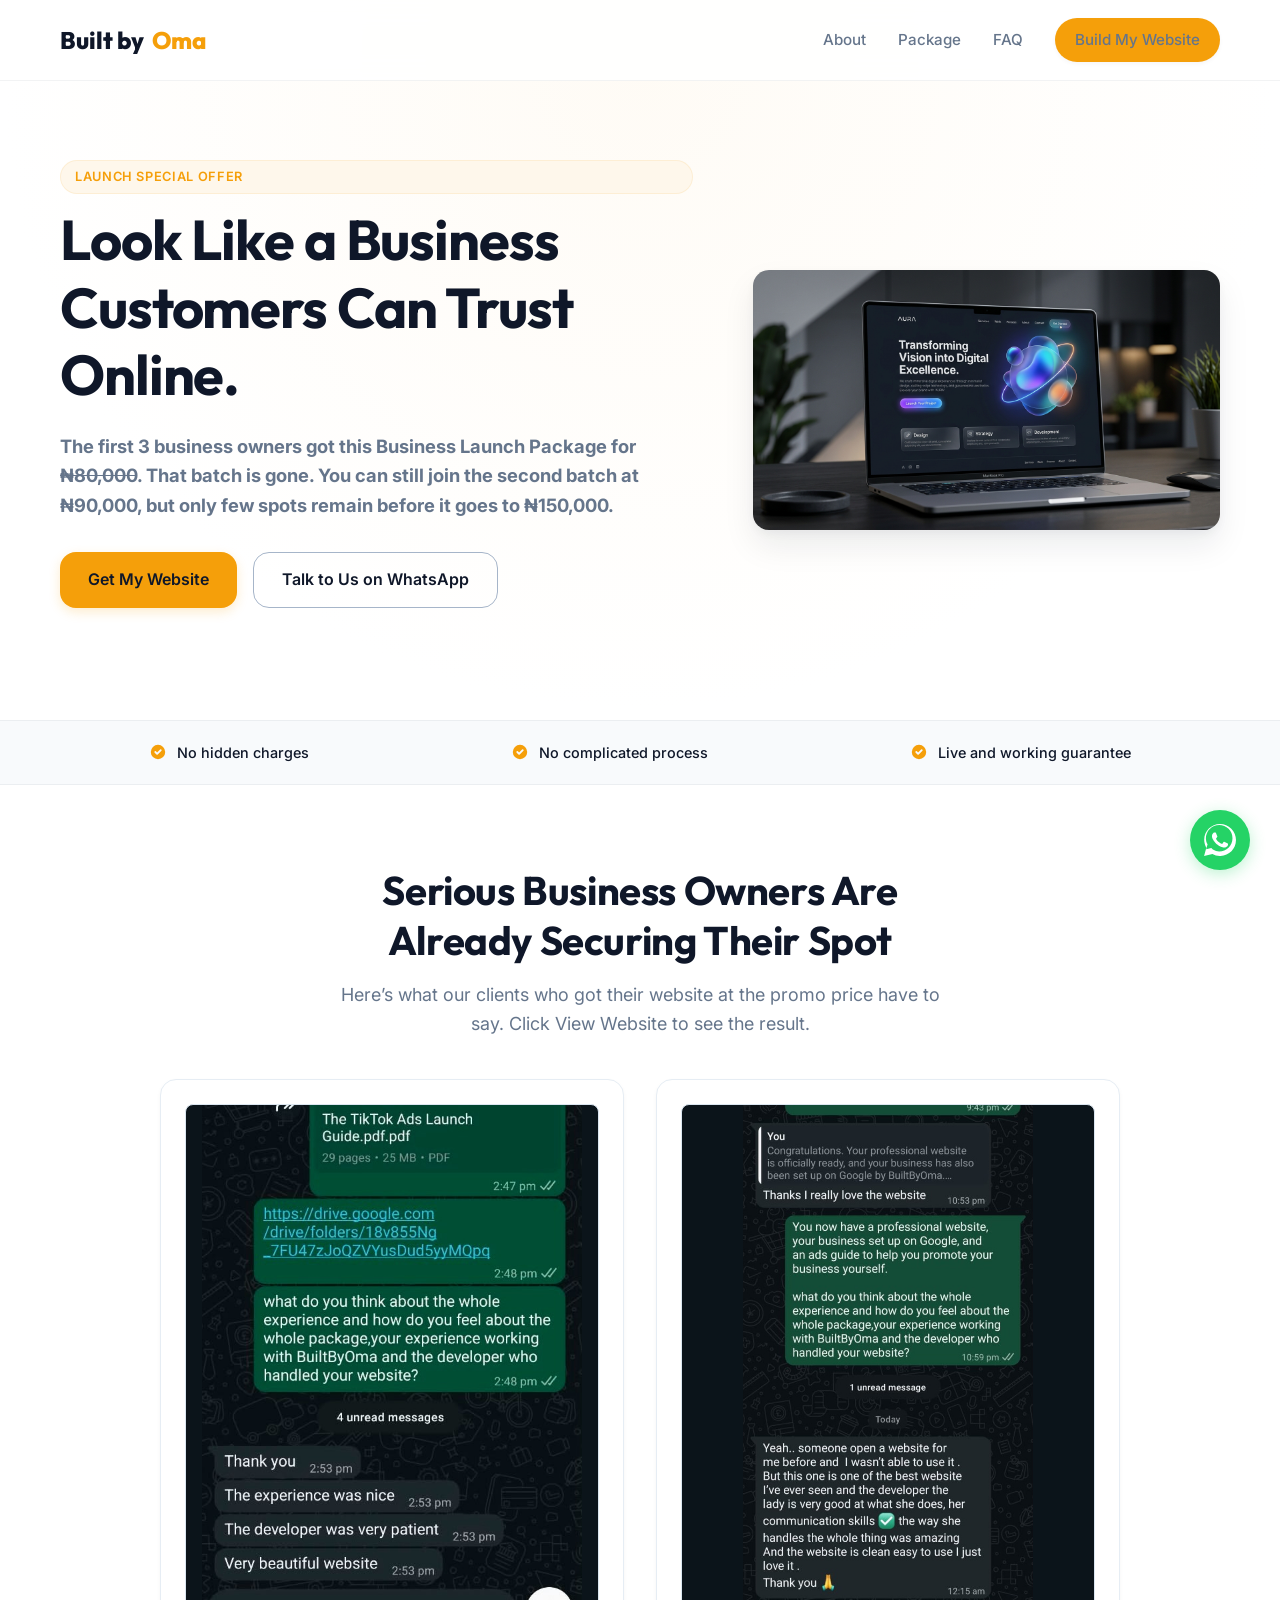
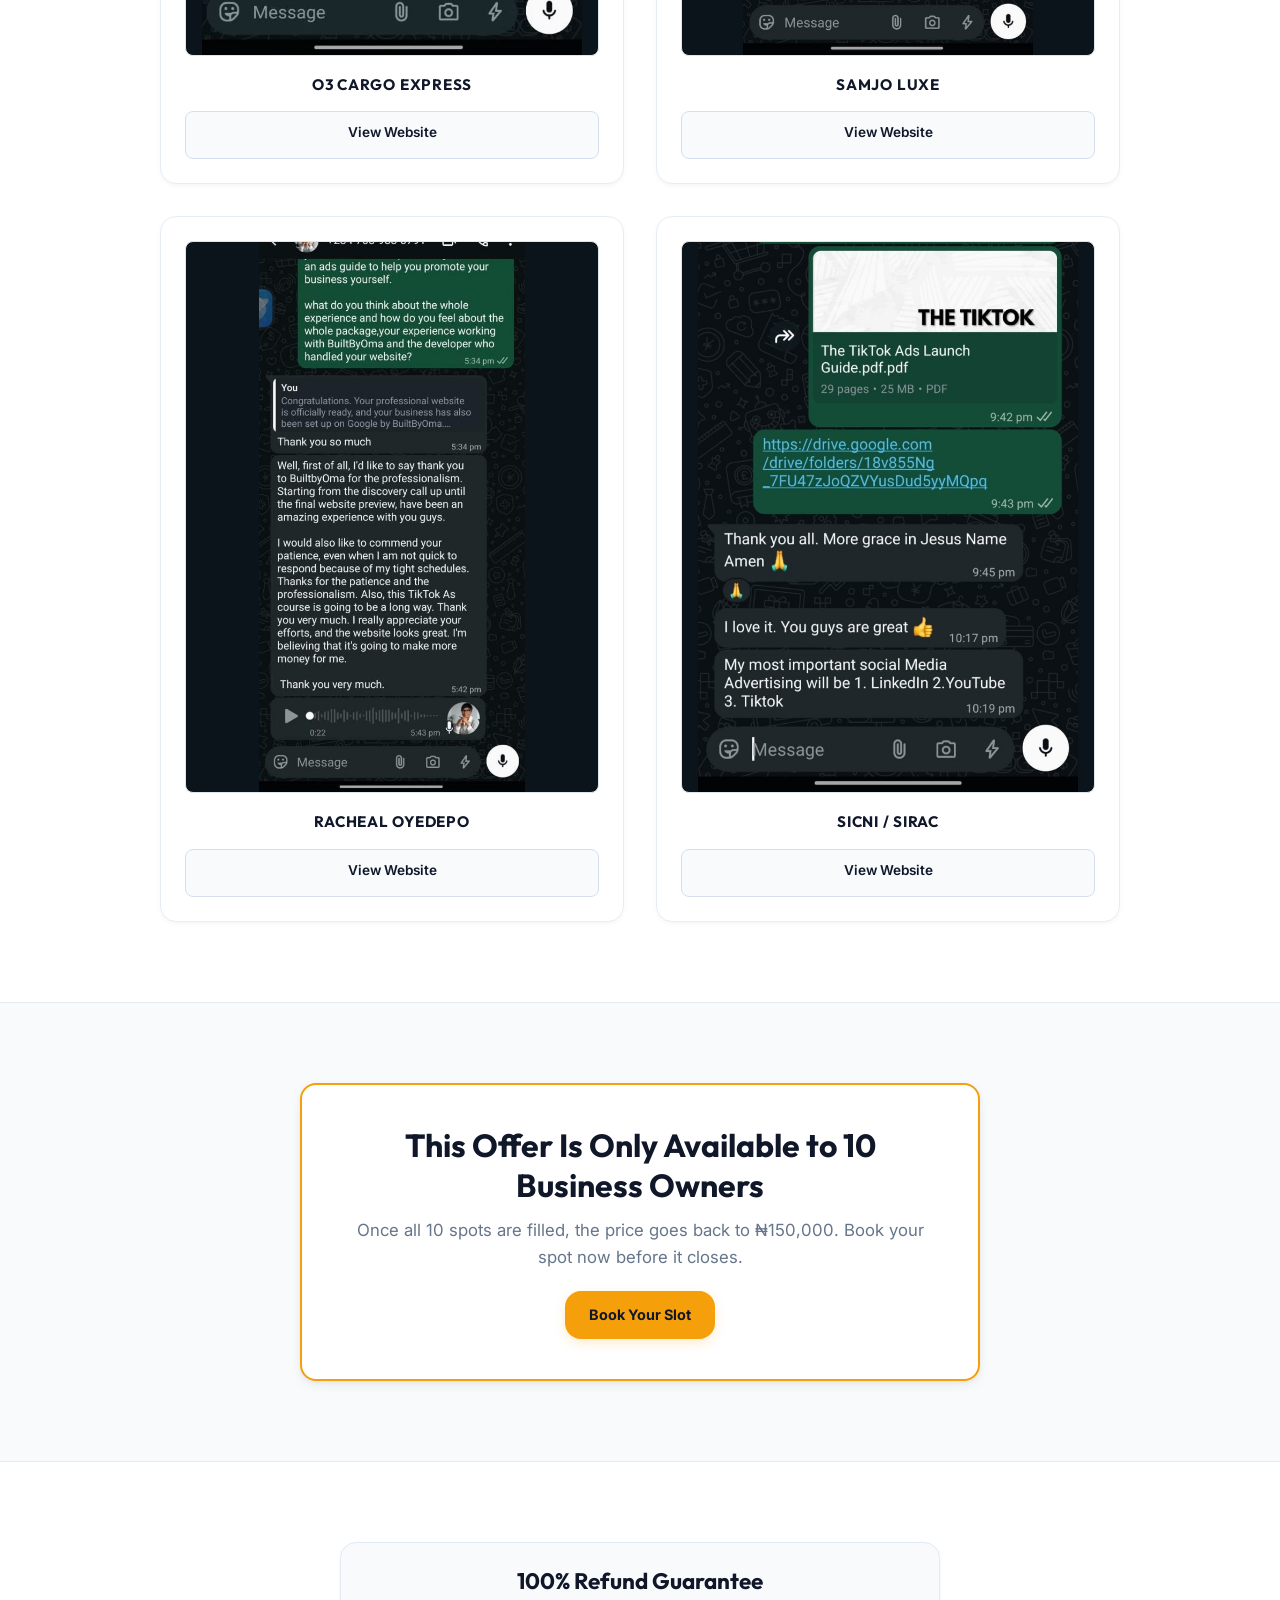
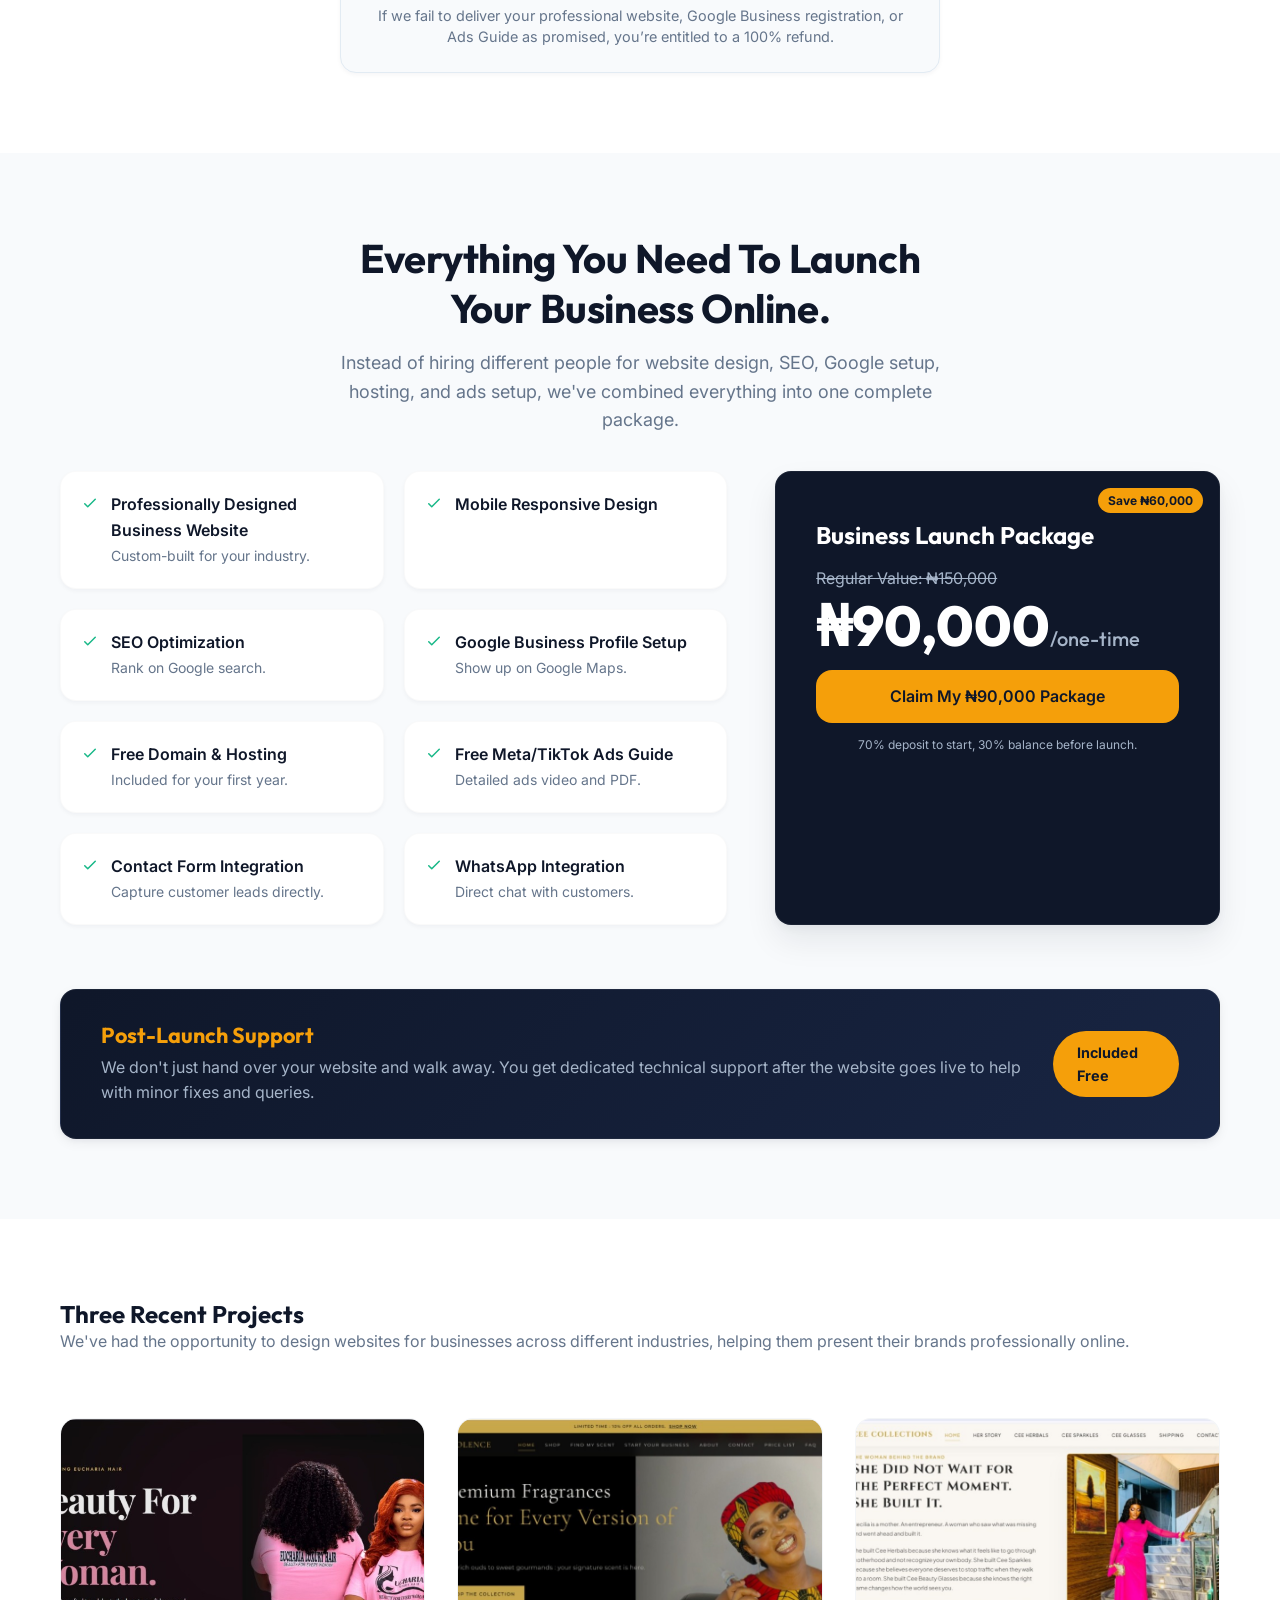
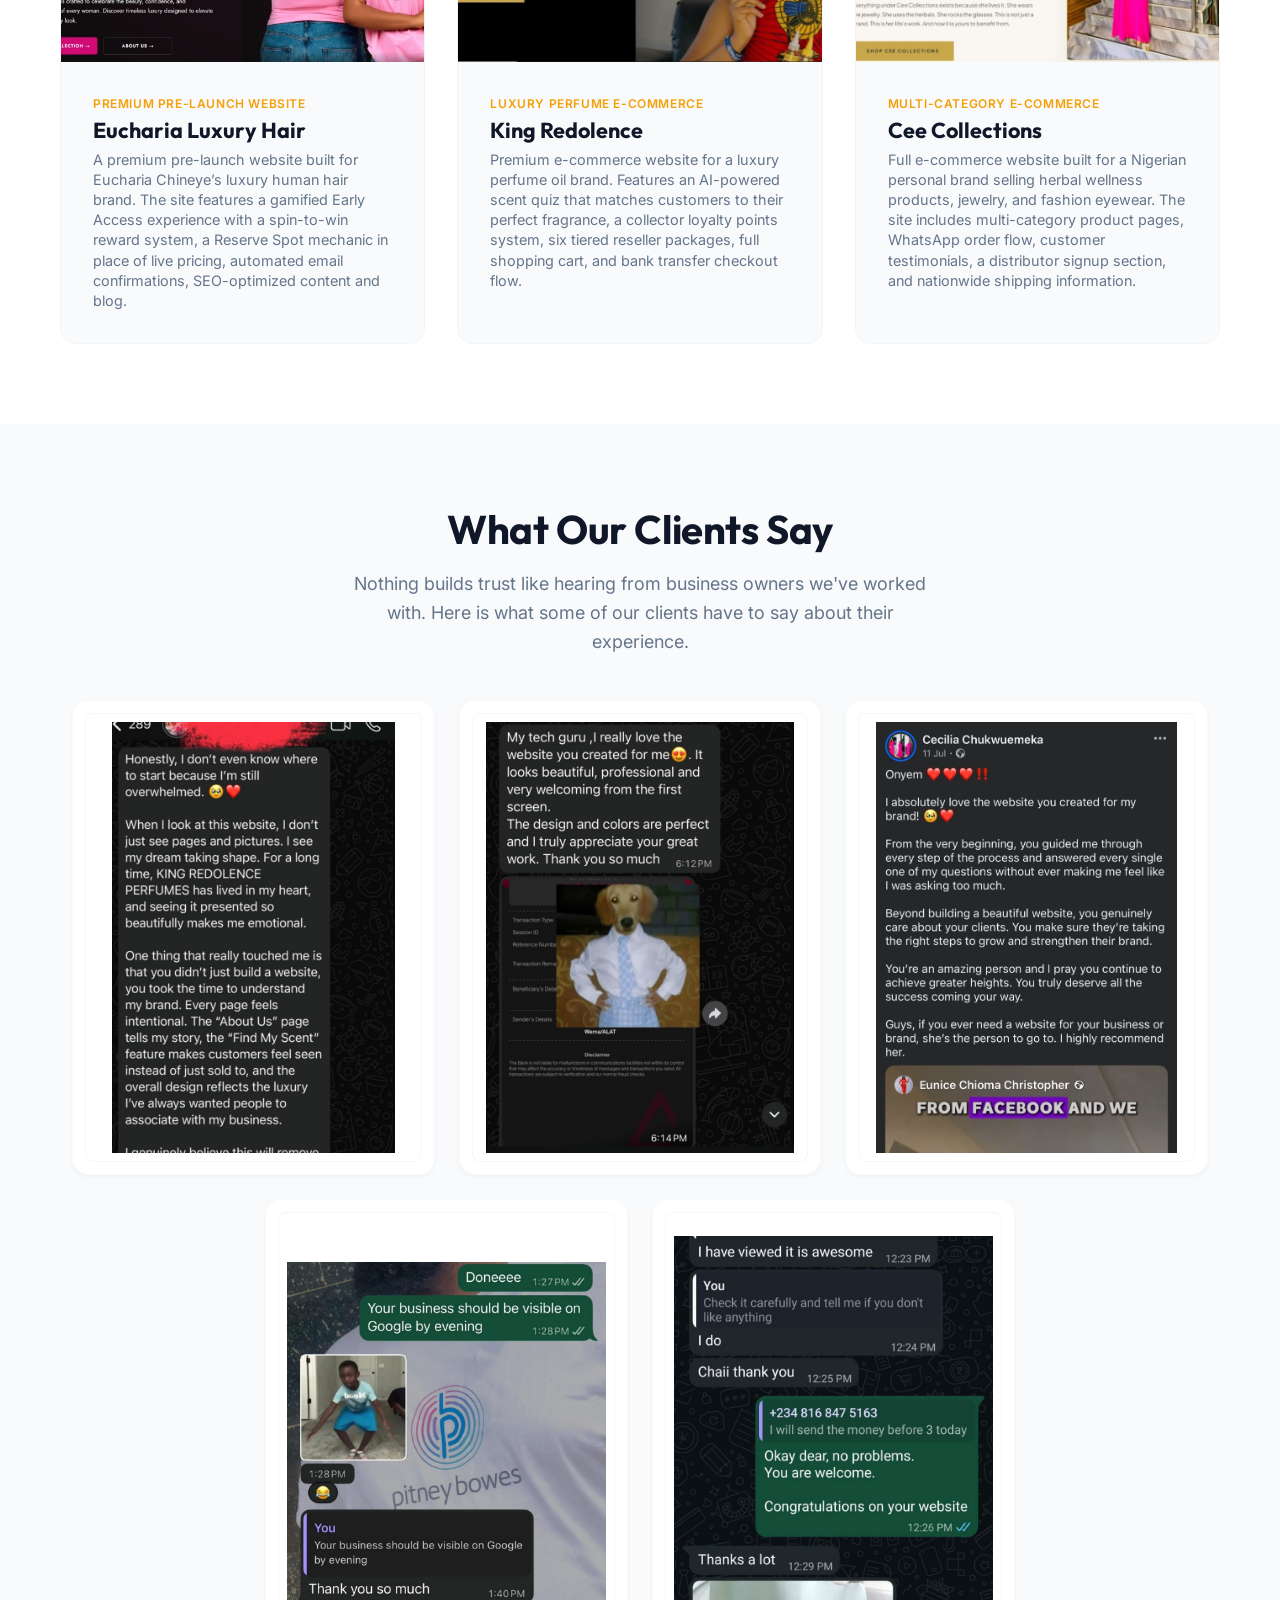
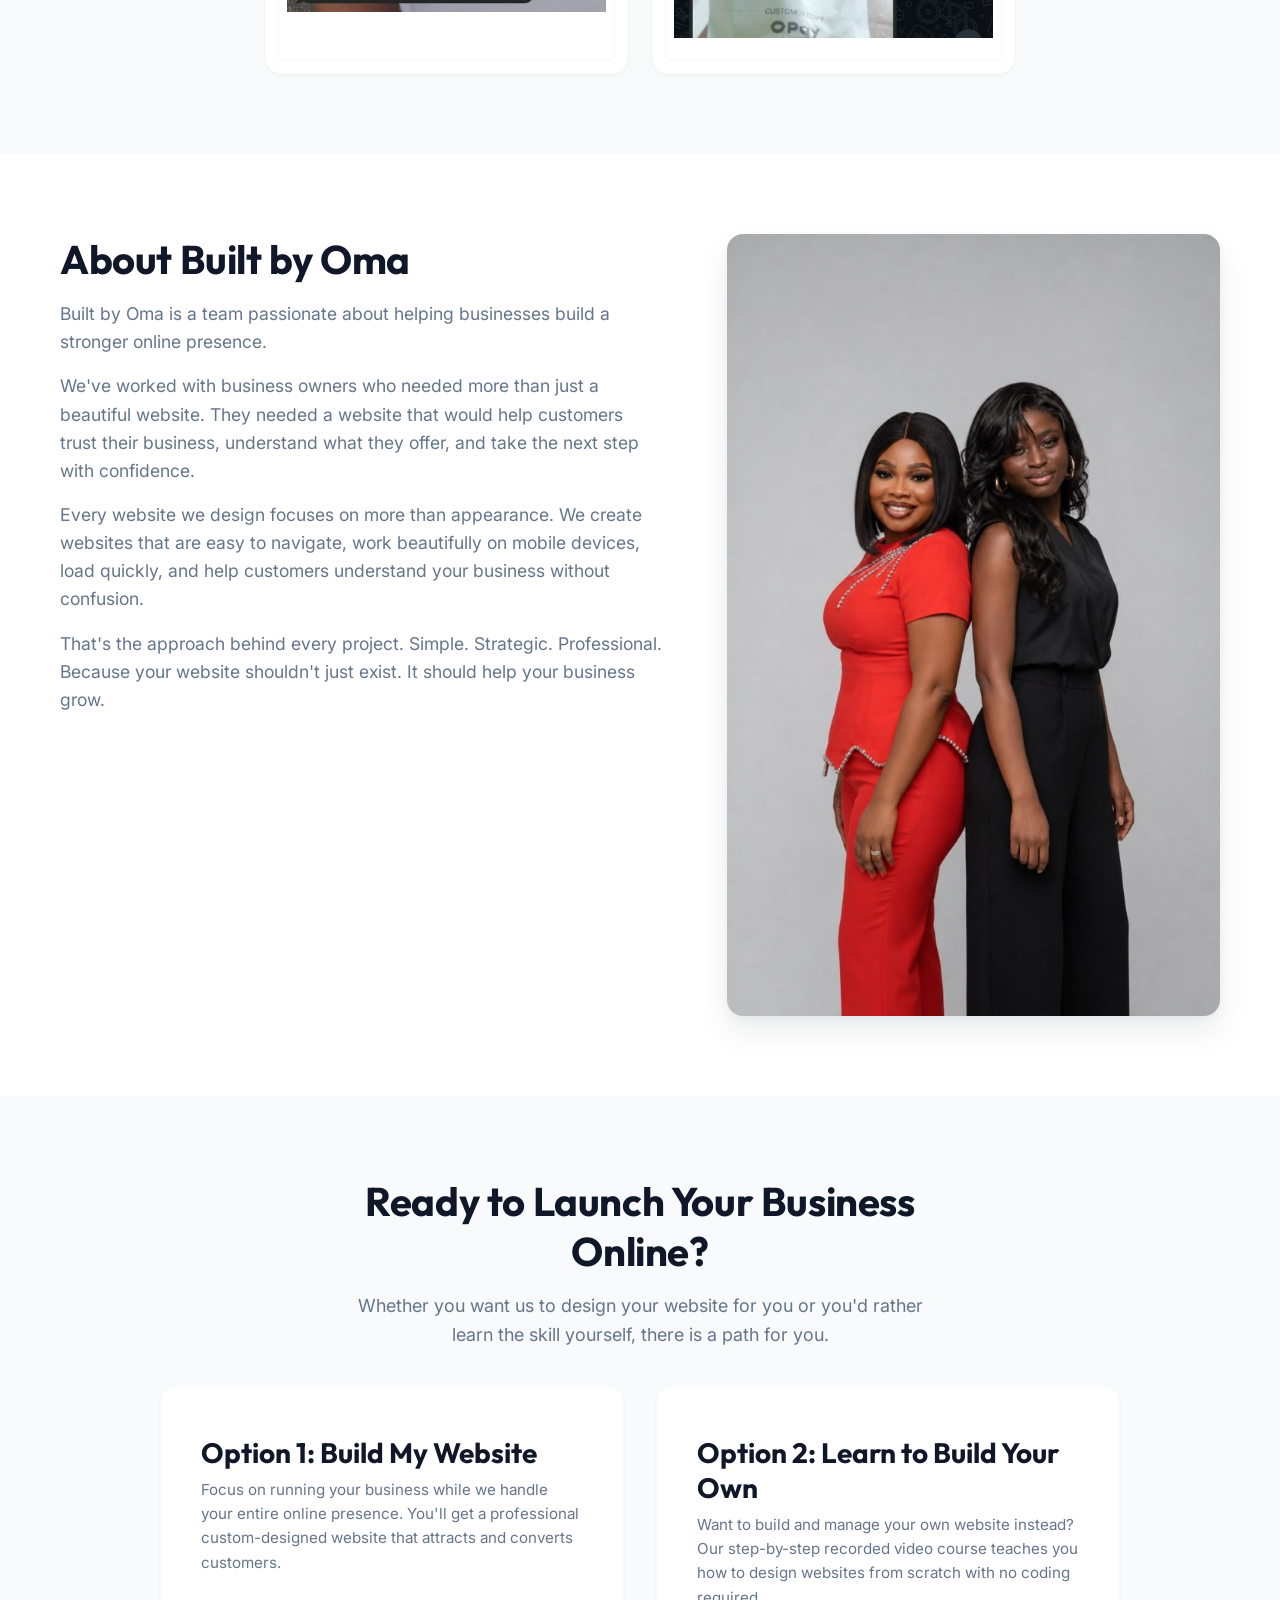
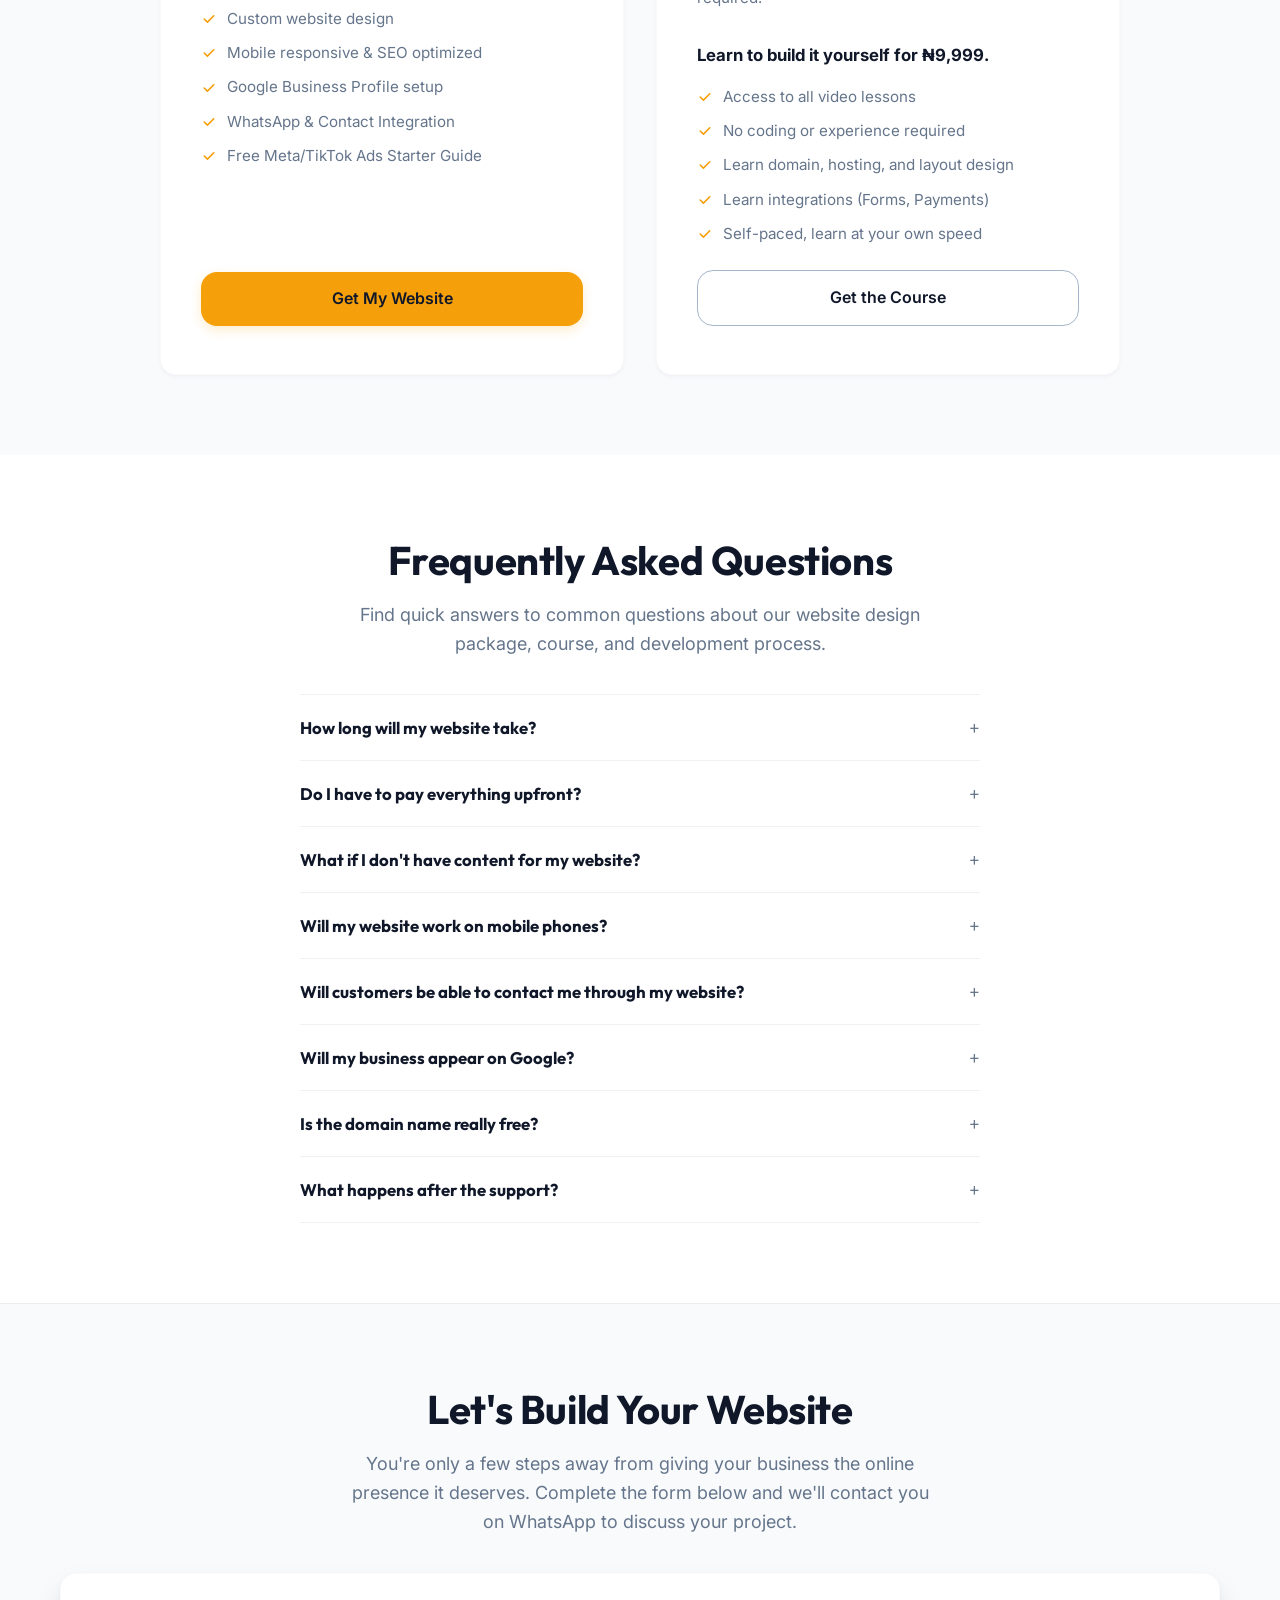
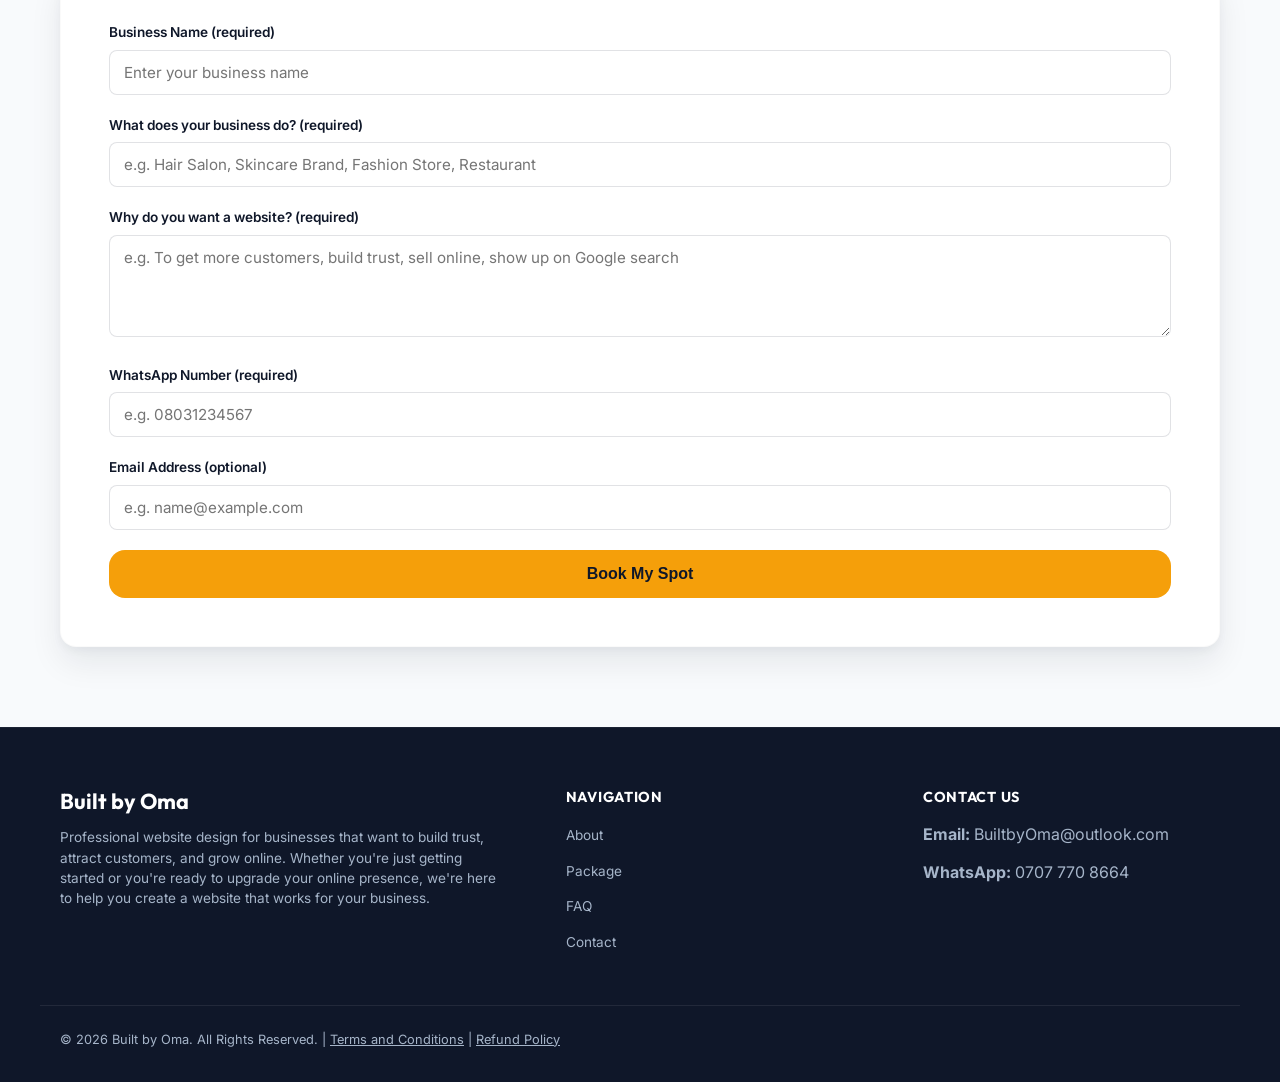
==== index.html @ 07bf381f "Remove strikethrough from future price ₦150,000 in hero section" ====
<!DOCTYPE html>
<html lang="en">
<head>
  <meta charset="UTF-8">
  <meta name="viewport" content="width=device-width, initial-scale=1.0">
  <meta name="description" content="Build trust, attract more customers, and grow your business with a professionally designed website by Built by Oma. SEO, Google Business Profile setup, Meta/TikTok Ads Guide, and more included.">
  <title>Professional Website Designer in Nigeria | Built by Oma</title>
  
  <!-- Favicons -->
  <link rel="icon" type="image/png" sizes="16x16" href="images/favicon-16x16.png">
  <link rel="icon" type="image/png" sizes="32x32" href="images/favicon-32x32.png">
  <link rel="apple-touch-icon" sizes="180x180" href="images/apple-touch-icon.png">
  
  <!-- Open Graph Tags (Facebook, LinkedIn, WhatsApp) -->
  <meta property="og:type" content="website">
  <meta property="og:url" content="https://promo.builtbyoma.com.ng/">
  <meta property="og:title" content="Professional Website Designer in Nigeria | Built by Oma">
  <meta property="og:description" content="Build trust, attract more customers, and grow your business with a professionally designed website. SEO, Google Business Profile, and 1 week support included.">
  <meta property="og:image" content="https://promo.builtbyoma.com.ng/images/og-image.png">
  <meta property="og:image:width" content="1200">
  <meta property="og:image:height" content="630">

  <!-- Twitter / X Cards -->
  <meta name="twitter:card" content="summary_large_image">
  <meta name="twitter:url" content="https://promo.builtbyoma.com.ng/">
  <meta name="twitter:title" content="Professional Website Designer in Nigeria | Built by Oma">
  <meta name="twitter:description" content="Build trust, attract more customers, and grow your business with a professionally designed website. SEO, Google Business Profile, and 1 week support included.">
  <meta name="twitter:image" content="https://promo.builtbyoma.com.ng/images/og-image.png">

  <link rel="stylesheet" href="index.css">
  <!-- TikTok Pixel Code Start -->
  <script>
  !function (w, d, t) {
    w.TiktokAnalyticsObject=t;var ttq=w[t]=w[t]||[];ttq.methods=["page","track","identify","instances","debug","on","off","once","ready","alias","group","enableCookie","disableCookie","holdConsent","revokeConsent","grantConsent"],ttq.setAndDefer=function(t,e){t[e]=function(){t.push([e].concat(Array.prototype.slice.call(arguments,0)))}};for(var i=0;i<ttq.methods.length;i++)ttq.setAndDefer(ttq,ttq.methods[i]);ttq.instance=function(t){for(
  var e=ttq._i[t]||[],n=0;n<ttq.methods.length;n++)ttq.setAndDefer(e,ttq.methods[n]);return e},ttq.load=function(e,n){var r="https://analytics.tiktok.com/i18n/pixel/events.js",o=n&&n.partner;ttq._i=ttq._i||{},ttq._i[e]=[],ttq._i[e]._u=r,ttq._t=ttq._t||{},ttq._t[e]=+new Date,ttq._o=ttq._o||{},ttq._o[e]=n||{};n=document.createElement("script")
  ;n.type="text/javascript",n.async=!0,n.src=r+"?sdkid="+e+"&lib="+t;e=document.getElementsByTagName("script")[0];e.parentNode.insertBefore(n,e)};

    ttq.load('D9O7S73C77U4HBCLN2R0');
    ttq.page();
  }(window, document, 'ttq');
  </script>
  <!-- TikTok Pixel Code End -->

  <!-- Meta Pixel Code -->
  <script>
  !function(f,b,e,v,n,t,s)
  {if(f.fbq)return;n=f.fbq=function(){n.callMethod?
  n.callMethod.apply(n,arguments):n.queue.push(arguments)};
  if(!f._fbq)f._fbq=n;n.push=n;n.loaded=!0;n.version='2.0';
  n.queue=[];t=b.createElement(e);t.async=!0;
  t.src=v;s=b.getElementsByTagName(e)[0];
  s.parentNode.insertBefore(t,s)}(window, document,'script',
  'https://connect.facebook.net/en_US/fbevents.js');
  fbq('init', '1521266612656173');
  fbq('track', 'PageView');
  </script>
  <noscript><img height="1" width="1" style="display:none"
  src="https://www.facebook.com/tr?id=1521266612656173&ev=PageView&noscript=1"
  /></noscript>
  <!-- End Meta Pixel Code -->
</head>
<body>

  <!-- --- HEADER / NAVIGATION --- -->
  <header>
    <div class="container nav-container">
      <a href="#" class="logo">
        Built by <span>Oma</span>
      </a>
      <nav class="nav-links">
        <a href="#about">About</a>
        <a href="#package">Package</a>
        <a href="#faq">FAQ</a>
        <a href="https://wa.me/message/6P2BCB7RTWDBH1" target="_blank" rel="noopener noreferrer" class="nav-cta">Build My Website</a>
      </nav>
      <button class="hamburger" aria-label="Toggle menu">
        <span></span>
        <span></span>
        <span></span>
      </button>
    </div>
  </header>

  <main>
    <!-- --- HERO SECTION --- -->
    <section class="hero">
      <div class="container hero-grid">
        <div class="hero-text">
          <div class="hero-tagline">Launch Special Offer</div>
          <h1>Look Like a Business Customers Can Trust Online.</h1>
          <div class="hero-image-container">
            <img src="images/hero-mockup.jpg" alt="Premium Business Website Mockup on Desktop and Mobile Display" width="600" height="400">
          </div>
          <p class="hero-desc"><strong>The first 3 business owners got this Business Launch Package for <del>₦80,000</del>. That batch is gone. You can still join the second batch at ₦90,000, but only few spots remain before it goes to ₦150,000.</strong></p>
          
          <div class="hero-cta-group">
            <a href="https://wa.me/message/6P2BCB7RTWDBH1" target="_blank" rel="noopener noreferrer" class="btn btn-primary">Get My Website</a>
            <a href="https://wa.me/2347077708664" target="_blank" rel="noopener noreferrer" class="btn btn-secondary">Talk to Us on WhatsApp</a>
          </div>
        </div>
      </div>
    </section>

    <!-- --- TRUST STATEMENT BAR --- -->
    <div class="trust-bar">
      <div class="container trust-content">
        <div class="trust-item">
          <svg viewBox="0 0 20 20" fill="currentColor" width="20" height="20"><path fill-rule="evenodd" d="M10 18a8 8 0 100-16 8 8 0 000 16zm3.707-9.293a1 1 0 00-1.414-1.414L9 10.586 7.707 9.293a1 1 0 00-1.414 1.414l2 2a1 1 0 001.414 0l5-5z" clip-rule="evenodd"/></svg>
          <span>No hidden charges</span>
        </div>
        <div class="trust-item">
          <svg viewBox="0 0 20 20" fill="currentColor" width="20" height="20"><path fill-rule="evenodd" d="M10 18a8 8 0 100-16 8 8 0 000 16zm3.707-9.293a1 1 0 00-1.414-1.414L9 10.586 7.707 9.293a1 1 0 00-1.414 1.414l2 2a1 1 0 001.414 0l5-5z" clip-rule="evenodd"/></svg>
          <span>No complicated process</span>
        </div>
        <div class="trust-item">
          <svg viewBox="0 0 20 20" fill="currentColor" width="20" height="20"><path fill-rule="evenodd" d="M10 18a8 8 0 100-16 8 8 0 000 16zm3.707-9.293a1 1 0 00-1.414-1.414L9 10.586 7.707 9.293a1 1 0 00-1.414 1.414l2 2a1 1 0 001.414 0l5-5z" clip-rule="evenodd"/></svg>
          <span>Live and working guarantee</span>
        </div>
      </div>
    </div>

    <!-- --- CLIENT PROOF SHOWCASE --- -->
    <section id="proof" class="proof section-padding">
      <div class="container">
        <div class="section-header text-center">
          <h2>Serious Business Owners Are Already Securing Their Spot</h2>
          <p>Here’s what our clients who got their website at the promo price have to say. Click View Website to see the result.</p>
        </div>
        
        <div class="showcase-grid">
          <!-- Client 1: O3 Cargo Express -->
          <div class="showcase-card">
            <div class="image-wrapper wa-wrapper">
              <img src="images/testimonial-wa-1.jpg" alt="O3 Cargo Express WhatsApp testimonial" class="wa-screenshot-img" loading="lazy">
            </div>
            <div class="client-info-meta">
              <span class="client-name">O3 Cargo Express</span>
            </div>
            <a href="https://o3cargoexpress.com.ng/" target="_blank" rel="noopener noreferrer" class="btn btn-view-site">View Website</a>
          </div>

          <!-- Client 2: Samjo Luxe -->
          <div class="showcase-card">
            <div class="image-wrapper wa-wrapper">
              <img src="images/testimonial-wa-2.jpg" alt="Samjo Luxe WhatsApp testimonial" class="wa-screenshot-img" loading="lazy">
            </div>
            <div class="client-info-meta">
              <span class="client-name">Samjo Luxe</span>
            </div>
            <a href="https://samjoluxe.com" target="_blank" rel="noopener noreferrer" class="btn btn-view-site">View Website</a>
          </div>

          <!-- Client 3: Racheal Oyedepo -->
          <div class="showcase-card">
            <div class="image-wrapper wa-wrapper">
              <img src="images/testimonial-wa-3.jpg" alt="Racheal Oyedepo WhatsApp testimonial" class="wa-screenshot-img" loading="lazy">
            </div>
            <div class="client-info-meta">
              <span class="client-name">Racheal Oyedepo</span>
            </div>
            <a href="https://www.rachealoyedepo.com.ng" target="_blank" rel="noopener noreferrer" class="btn btn-view-site">View Website</a>
          </div>

          <!-- Client 4: SICNI -->
          <div class="showcase-card">
            <div class="image-wrapper wa-wrapper">
              <img src="images/testimonial-wa-4.jpg" alt="SICNI WhatsApp testimonial" class="wa-screenshot-img" loading="lazy">
            </div>
            <div class="client-info-meta">
              <span class="client-name">SICNI / SIRAC</span>
            </div>
            <a href="https://www.sicni.com.ng/" target="_blank" rel="noopener noreferrer" class="btn btn-view-site">View Website</a>
          </div>
        </div>
      </div>
    </section>

    <!-- --- SCARCITY BLOCK --- -->
    <section class="scarcity-block section-padding">
      <div class="container text-center">
        <div class="scarcity-box">
          <h2>This Offer Is Only Available to 10 Business Owners</h2>
          <p>Once all 10 spots are filled, the price goes back to ₦150,000. Book your spot now before it closes.</p>
          <a href="https://wa.me/message/6P2BCB7RTWDBH1" target="_blank" rel="noopener noreferrer" class="btn btn-primary btn-scarcity">Book Your Slot</a>
        </div>
      </div>
    </section>

    <!-- --- REFUND GUARANTEE --- -->
    <section id="refund-guarantee" class="refund-guarantee section-padding">
      <div class="container text-center">
        <div class="refund-box">
          <h2>100% Refund Guarantee</h2>
          <p>If we fail to deliver your professional website, Google Business registration, or Ads Guide as promised, you’re entitled to a 100% refund.</p>
        </div>
      </div>
    </section>

    <!-- --- THE PACKAGE --- -->
    <section id="package" class="package section-padding">
      <div class="container">
        <div class="section-header">
          <h2>Everything You Need To Launch Your Business Online.</h2>
          <p>Instead of hiring different people for website design, SEO, Google setup, hosting, and ads setup, we've combined everything into one complete package.</p>
        </div>
        <div class="package-grid">
          <div class="features-list">
            <div class="feature-item">
              <svg fill="none" viewBox="0 0 24 24" stroke="currentColor" width="20" height="20"><path stroke-linecap="round" stroke-linejoin="round" stroke-width="2" d="M5 13l4 4L19 7"/></svg>
              <div>
                <div class="feature-title">Professionally Designed Business Website</div>
                <div class="feature-desc">Custom-built for your industry.</div>
              </div>
            </div>
            <div class="feature-item">
              <svg fill="none" viewBox="0 0 24 24" stroke="currentColor" width="20" height="20"><path stroke-linecap="round" stroke-linejoin="round" stroke-width="2" d="M5 13l4 4L19 7"/></svg>
              <div>
                <div class="feature-title">Mobile Responsive Design</div>
              </div>
            </div>
            <div class="feature-item">
              <svg fill="none" viewBox="0 0 24 24" stroke="currentColor" width="20" height="20"><path stroke-linecap="round" stroke-linejoin="round" stroke-width="2" d="M5 13l4 4L19 7"/></svg>
              <div>
                <div class="feature-title">SEO Optimization</div>
                <div class="feature-desc">Rank on Google search.</div>
              </div>
            </div>
            <div class="feature-item">
              <svg fill="none" viewBox="0 0 24 24" stroke="currentColor" width="20" height="20"><path stroke-linecap="round" stroke-linejoin="round" stroke-width="2" d="M5 13l4 4L19 7"/></svg>
              <div>
                <div class="feature-title">Google Business Profile Setup</div>
                <div class="feature-desc">Show up on Google Maps.</div>
              </div>
            </div>
            <div class="feature-item">
              <svg fill="none" viewBox="0 0 24 24" stroke="currentColor" width="20" height="20"><path stroke-linecap="round" stroke-linejoin="round" stroke-width="2" d="M5 13l4 4L19 7"/></svg>
              <div>
                <div class="feature-title">Free Domain & Hosting</div>
                <div class="feature-desc">Included for your first year.</div>
              </div>
            </div>
            <div class="feature-item">
              <svg fill="none" viewBox="0 0 24 24" stroke="currentColor" width="20" height="20"><path stroke-linecap="round" stroke-linejoin="round" stroke-width="2" d="M5 13l4 4L19 7"/></svg>
              <div>
                <div class="feature-title">Free Meta/TikTok Ads Guide</div>
                <div class="feature-desc">Detailed ads video and PDF.</div>
              </div>
            </div>
            <div class="feature-item">
              <svg fill="none" viewBox="0 0 24 24" stroke="currentColor" width="20" height="20"><path stroke-linecap="round" stroke-linejoin="round" stroke-width="2" d="M5 13l4 4L19 7"/></svg>
              <div>
                <div class="feature-title">Contact Form Integration</div>
                <div class="feature-desc">Capture customer leads directly.</div>
              </div>
            </div>
            <div class="feature-item">
              <svg fill="none" viewBox="0 0 24 24" stroke="currentColor" width="20" height="20"><path stroke-linecap="round" stroke-linejoin="round" stroke-width="2" d="M5 13l4 4L19 7"/></svg>
              <div>
                <div class="feature-title">WhatsApp Integration</div>
                <div class="feature-desc">Direct chat with customers.</div>
              </div>
            </div>
          </div>

          <!-- --- PRICING CARD --- -->
          <div class="pricing-card">
            <div class="pricing-badge">Save ₦60,000</div>
            <h3>Business Launch Package</h3>
            <div class="price-original">Regular Value: ₦150,000</div>
            <div class="price-promo">₦90,000<span>/one-time</span></div>


            <a href="https://wa.me/message/6P2BCB7RTWDBH1" target="_blank" rel="noopener noreferrer" class="btn btn-submit btn-pricing">Claim My ₦90,000 Package</a>
            
            <div class="pricing-terms">
              70% deposit to start, 30% balance before launch.
            </div>
          </div>

          <!-- STANDALONE SUPPORT CALLOUT -->
          <div class="support-callout">
            <div class="support-callout-text">
              <h4>Post-Launch Support</h4>
              <p>We don't just hand over your website and walk away. You get dedicated technical support after the website goes live to help with minor fixes and queries.</p>
            </div>
            <div class="support-callout-badge">Included Free</div>
          </div>
        </div>
      </div>
    </section>

    <!-- --- RECENT PROJECTS --- -->
    <section class="projects section-padding">
      <div class="container">
        <div class="projects-header-container">
          <div class="section-header-left">
            <h2>Three Recent Projects</h2>
            <p>We've had the opportunity to design websites for businesses across different industries, helping them present their brands professionally online.</p>
          </div>
        </div>
        <div class="projects-carousel-wrapper">
          <button class="projects-carousel-btn prev" aria-label="Previous Project">&lt;</button>
          <div class="projects-grid">
            <div class="project-card">
              <div class="project-image">
                <img src="images/project-fashion.jpg?v=3" alt="Eucharia Luxury Hair mockup" width="400" height="267" loading="lazy">
                <a href="https://www.eucharialuxuryhair.com.ng/" target="_blank" class="project-overlay">
                  <span class="btn btn-primary btn-overlay">Visit Site</span>
                </a>
              </div>
              <div class="project-info">
                <div class="project-meta">Premium Pre-Launch Website</div>
                <h3>Eucharia Luxury Hair</h3>
                <p class="project-desc-text">A premium pre-launch website built for Eucharia Chineye’s luxury human hair brand. The site features<span class="dots">...</span><span class="more-text"> a gamified Early Access experience with a spin-to-win reward system, a Reserve Spot mechanic in place of live pricing, automated email confirmations, SEO-optimized content and blog.</span><button class="read-more-btn" onclick="toggleReadMore(this)">Read More</button></p>
              </div>
            </div>
            <div class="project-card">
              <div class="project-image">
                <img src="images/project-beauty.jpg?v=3" alt="King Redolence website mockup" width="400" height="267" loading="lazy">
                <a href="https://kingredolence.com/" target="_blank" class="project-overlay">
                  <span class="btn btn-primary btn-overlay">Visit Site</span>
                </a>
              </div>
              <div class="project-info">
                <div class="project-meta">Luxury Perfume E-commerce</div>
                <h3>King Redolence</h3>
                <p class="project-desc-text">Premium e-commerce website for a luxury perfume oil brand. Features<span class="dots">...</span><span class="more-text"> an AI-powered scent quiz that matches customers to their perfect fragrance, a collector loyalty points system, six tiered reseller packages, full shopping cart, and bank transfer checkout flow.</span><button class="read-more-btn" onclick="toggleReadMore(this)">Read More</button></p>
              </div>
            </div>
            <div class="project-card">
              <div class="project-image">
                <img src="images/project-restaurant.jpg?v=3" alt="Cee Collections website mockup" width="400" height="267" loading="lazy">
                <a href="https://ceecollections.com.ng/" target="_blank" class="project-overlay">
                  <span class="btn btn-primary btn-overlay">Visit Site</span>
                </a>
              </div>
              <div class="project-info">
                <div class="project-meta">Multi-Category E-commerce</div>
                <h3>Cee Collections</h3>
                <p class="project-desc-text">Full e-commerce website built for a Nigerian personal brand selling herbal wellness products, jewelry, and fashion eyewear. The site includes<span class="dots">...</span><span class="more-text"> multi-category product pages, WhatsApp order flow, customer testimonials, a distributor signup section, and nationwide shipping information.</span><button class="read-more-btn" onclick="toggleReadMore(this)">Read More</button></p>
              </div>
            </div>
          </div>
          <button class="projects-carousel-btn next" aria-label="Next Project">&gt;</button>
        </div>
      </div>
    </section>

    <!-- --- TESTIMONIALS --- -->
    <section class="testimonials section-padding">
      <div class="container">
        <div class="section-header">
          <h2>What Our Clients Say</h2>
          <p>Nothing builds trust like hearing from business owners we've worked with. Here is what some of our clients have to say about their experience.</p>
        </div>
        <div class="testimonials-carousel-wrapper">
          <button class="testimonials-carousel-btn prev" aria-label="Previous Testimonial">&lt;</button>
          <div class="testimonials-grid">
            <div class="testimonial-card">
              <div class="testimonial-frame">
                <img src="images/testimonial-1.jpg?v=1" alt="Customer WhatsApp review screenshot" class="testimonial-img" loading="lazy">
              </div>
            </div>
            <div class="testimonial-card">
              <div class="testimonial-frame">
                <img src="images/testimonial-2.jpg?v=1" alt="WhatsApp testimonial screenshot" class="testimonial-img" loading="lazy">
              </div>
            </div>
            <div class="testimonial-card">
              <div class="testimonial-frame">
                <img src="images/testimonial-3.jpg?v=1" alt="Facebook client feedback screenshot" class="testimonial-img" loading="lazy">
              </div>
            </div>
            <div class="testimonial-card">
              <div class="testimonial-frame">
                <img src="images/testimonial-4.jpg?v=1" alt="WhatsApp project confirmation screenshot" class="testimonial-img" loading="lazy">
              </div>
            </div>
            <div class="testimonial-card">
              <div class="testimonial-frame">
                <img src="images/testimonial-5.jpg?v=1" alt="WhatsApp website feedback screenshot" class="testimonial-img" loading="lazy">
              </div>
            </div>
          </div>
          <button class="testimonials-carousel-btn next" aria-label="Next Testimonial">&gt;</button>
        </div>
      </div>
    </section>

    <!-- --- ABOUT SECTION --- -->
    <section id="about" class="about section-padding">
      <div class="container about-grid">
        <h2>About Built by Oma</h2>
        <div class="about-image">
          <img src="images/team-portrait.jpg?v=3" alt="Oma and her team of professional web designers and digital marketers" width="550" height="367" loading="lazy">
        </div>
        <div class="about-text">
          <p>Built by Oma is a team passionate about helping businesses build a stronger online presence.</p>
          <p>We've worked with business owners who needed more than just a beautiful website. They needed a website that would help customers trust their business, understand what they offer, and take the next step with confidence.</p>
          <p>Every website we design focuses on more than appearance. We create websites that are easy to navigate, work beautifully on mobile devices, load quickly, and help customers understand your business without confusion.</p>
          <p>That's the approach behind every project. Simple. Strategic. Professional. Because your website shouldn't just exist. It should help your business grow.</p>
        </div>
      </div>
    </section>

    <!-- --- CHOOSE YOUR PATH --- -->
    <section id="paths" class="paths section-padding">
      <div class="container">
        <div class="section-header">
          <h2>Ready to Launch Your Business Online?</h2>
          <p>Whether you want us to design your website for you or you'd rather learn the skill yourself, there is a path for you.</p>
        </div>
        <div class="paths-grid">
          <div class="path-card">
            <div class="path-info">
              <h3>Option 1: Build My Website</h3>
              <p>Focus on running your business while we handle your entire online presence. You'll get a professional custom-designed website that attracts and converts customers.</p>
              <ul class="path-features">
                <li><svg fill="currentColor" viewBox="0 0 20 20" width="18" height="18"><path fill-rule="evenodd" d="M16.707 5.293a1 1 0 010 1.414l-8 8a1 1 0 01-1.414 0l-4-4a1 1 0 011.414-1.414L8 12.586l7.293-7.293a1 1 0 011.414 0z" clip-rule="evenodd"/></svg> Custom website design</li>
                <li><svg fill="currentColor" viewBox="0 0 20 20" width="18" height="18"><path fill-rule="evenodd" d="M16.707 5.293a1 1 0 010 1.414l-8 8a1 1 0 01-1.414 0l-4-4a1 1 0 011.414-1.414L8 12.586l7.293-7.293a1 1 0 011.414 0z" clip-rule="evenodd"/></svg> Mobile responsive & SEO optimized</li>
                <li><svg fill="currentColor" viewBox="0 0 20 20" width="18" height="18"><path fill-rule="evenodd" d="M16.707 5.293a1 1 0 010 1.414l-8 8a1 1 0 01-1.414 0l-4-4a1 1 0 011.414-1.414L8 12.586l7.293-7.293a1 1 0 011.414 0z" clip-rule="evenodd"/></svg> Google Business Profile setup</li>
                <li><svg fill="currentColor" viewBox="0 0 20 20" width="18" height="18"><path fill-rule="evenodd" d="M16.707 5.293a1 1 0 010 1.414l-8 8a1 1 0 01-1.414 0l-4-4a1 1 0 011.414-1.414L8 12.586l7.293-7.293a1 1 0 011.414 0z" clip-rule="evenodd"/></svg> WhatsApp & Contact Integration</li>
                <li><svg fill="currentColor" viewBox="0 0 20 20" width="18" height="18"><path fill-rule="evenodd" d="M16.707 5.293a1 1 0 010 1.414l-8 8a1 1 0 01-1.414 0l-4-4a1 1 0 011.414-1.414L8 12.586l7.293-7.293a1 1 0 011.414 0z" clip-rule="evenodd"/></svg> Free Meta/TikTok Ads Starter Guide</li>
              </ul>
            </div>
            <a href="https://wa.me/message/6P2BCB7RTWDBH1" target="_blank" rel="noopener noreferrer" class="btn btn-primary btn-path">Get My Website</a>
          </div>
          <div class="path-card">
            <div class="path-info">
              <h3>Option 2: Learn to Build Your Own</h3>
              <p>Want to build and manage your own website instead? Our step-by-step recorded video course teaches you how to design websites from scratch with no coding required.</p>
              <p class="path-price-comparison" style="font-weight: 700; margin-top: 16px; margin-bottom: 16px; font-size: 1.05rem; color: var(--color-text-primary);">Learn to build it yourself for ₦9,999.</p>
              <ul class="path-features">
                <li><svg fill="currentColor" viewBox="0 0 20 20" width="18" height="18"><path fill-rule="evenodd" d="M16.707 5.293a1 1 0 010 1.414l-8 8a1 1 0 01-1.414 0l-4-4a1 1 0 011.414-1.414L8 12.586l7.293-7.293a1 1 0 011.414 0z" clip-rule="evenodd"/></svg> Access to all video lessons</li>
                <li><svg fill="currentColor" viewBox="0 0 20 20" width="18" height="18"><path fill-rule="evenodd" d="M16.707 5.293a1 1 0 010 1.414l-8 8a1 1 0 01-1.414 0l-4-4a1 1 0 011.414-1.414L8 12.586l7.293-7.293a1 1 0 011.414 0z" clip-rule="evenodd"/></svg> No coding or experience required</li>
                <li><svg fill="currentColor" viewBox="0 0 20 20" width="18" height="18"><path fill-rule="evenodd" d="M16.707 5.293a1 1 0 010 1.414l-8 8a1 1 0 01-1.414 0l-4-4a1 1 0 011.414-1.414L8 12.586l7.293-7.293a1 1 0 011.414 0z" clip-rule="evenodd"/></svg> Learn domain, hosting, and layout design</li>
                <li><svg fill="currentColor" viewBox="0 0 20 20" width="18" height="18"><path fill-rule="evenodd" d="M16.707 5.293a1 1 0 010 1.414l-8 8a1 1 0 01-1.414 0l-4-4a1 1 0 011.414-1.414L8 12.586l7.293-7.293a1 1 0 011.414 0z" clip-rule="evenodd"/></svg> Learn integrations (Forms, Payments)</li>
                <li><svg fill="currentColor" viewBox="0 0 20 20" width="18" height="18"><path fill-rule="evenodd" d="M16.707 5.293a1 1 0 010 1.414l-8 8a1 1 0 01-1.414 0l-4-4a1 1 0 011.414-1.414L8 12.586l7.293-7.293a1 1 0 011.414 0z" clip-rule="evenodd"/></svg> Self-paced, learn at your own speed</li>
              </ul>
            </div>
            <a href="https://flutterwave.com/pay/buildyourself" target="_blank" class="btn btn-secondary btn-path">Get the Course</a>
          </div>
        </div>
      </div>
    </section>

    <!-- --- FAQ ACCORDION --- -->
    <section id="faq" class="faq section-padding">
      <div class="container">
        <div class="section-header">
          <h2>Frequently Asked Questions</h2>
          <p>Find quick answers to common questions about our website design package, course, and development process.</p>
        </div>
        <div class="faq-list">
          <div class="faq-item">
            <button class="faq-question">How long will my website take? <span class="faq-icon">+</span></button>
            <div class="faq-answer">
              <p>Most websites are completed within 5 to 10 business days after we've received all the content (texts, logos, images) needed for your project.</p>
            </div>
          </div>
          <div class="faq-item">
            <button class="faq-question">Do I have to pay everything upfront? <span class="faq-icon">+</span></button>
            <div class="faq-answer">
              <p>No. A 70% deposit is required before work begins. The remaining 30% balance is paid before your website goes live.</p>
            </div>
          </div>
          <div class="faq-item">
            <button class="faq-question">What if I don't have content for my website? <span class="faq-icon">+</span></button>
            <div class="faq-answer">
              <p>Don't worry. We'll guide you on the exact information you'll need and help you organize it during our onboarding chat.</p>
            </div>
          </div>
          <div class="faq-item">
            <button class="faq-question">Will my website work on mobile phones? <span class="faq-icon">+</span></button>
            <div class="faq-answer">
              <p>Yes. Every website is custom-designed to work seamlessly across phones, tablets, laptops, and desktop computers.</p>
            </div>
          </div>
          <div class="faq-item">
            <button class="faq-question">Will customers be able to contact me through my website? <span class="faq-icon">+</span></button>
            <div class="faq-answer">
              <p>Yes. Your website will include a customized contact form and direct WhatsApp integration so customers can reach you quickly and easily.</p>
            </div>
          </div>
          <div class="faq-item">
            <button class="faq-question">Will my business appear on Google? <span class="faq-icon">+</span></button>
            <div class="faq-answer">
              <p>We'll optimize your website for search engines and set up your Google Business Profile to improve your local online visibility. While no one can guarantee first page rankings, your website will be built following industry-best SEO practices.</p>
            </div>
          </div>
          <div class="faq-item">
            <button class="faq-question">Is the domain name really free? <span class="faq-icon">+</span></button>
            <div class="faq-answer">
              <p>Yes. Your domain name (.com.ng) and hosting are included for free for the first year. Renewals after the first year are the responsibility of the business owner.</p>
            </div>
          </div>
          <div class="faq-item">
            <button class="faq-question">What happens after the support? <span class="faq-icon">+</span></button>
            <div class="faq-answer">
              <p>If you need additional updates, maintenance, or new features after the support period, we'll be happy to help through our ongoing website support services.</p>
            </div>
          </div>
        </div>
      </div>
    </section>

    <!-- --- CONTACT FORM SECTION --- -->
    <section id="contact" class="contact-section section-padding">
      <div class="container">
        <div class="section-header">
          <h2>Let's Build Your Website</h2>
          <p>You're only a few steps away from giving your business the online presence it deserves. Complete the form below and we'll contact you on WhatsApp to discuss your project.</p>
        </div>
        
        <div class="contact-card">
          <!-- Form Success State -->
          <div id="formSuccess" class="form-success">
            <div class="form-success-icon">
              <svg fill="none" viewBox="0 0 24 24" stroke="currentColor" width="32" height="32"><path stroke-linecap="round" stroke-linejoin="round" stroke-width="3" d="M5 13l4 4L19 7"/></svg>
            </div>
            <h3>You're on the list!</h3>
            <p>Expect a message or call from us shortly so we can get started. Redirecting you to WhatsApp now...</p>
          </div>

          <!-- The Form -->
          <form id="contactForm" novalidate>
            <!-- Honeypot field (hidden from users, targets spam bots) -->
            <div class="form-group" style="display:none !important;" aria-hidden="true">
              <label for="honeypot" class="form-label">Leave this field blank</label>
              <input type="text" id="honeypot" class="form-control" autocomplete="off" tabindex="-1">
            </div>
            <div class="form-group">
              <label for="businessName" class="form-label">Business Name (required)</label>
              <input type="text" id="businessName" class="form-control" placeholder="Enter your business name">
              <div class="error-message">Business name is required.</div>
            </div>
            
            <div class="form-group">
              <label for="businessType" class="form-label">What does your business do? (required)</label>
              <input type="text" id="businessType" class="form-control" placeholder="e.g. Hair Salon, Skincare Brand, Fashion Store, Restaurant">
              <div class="error-message">This field is required.</div>
            </div>
            
            <div class="form-group">
              <label for="websiteReason" class="form-label">Why do you want a website? (required)</label>
              <textarea id="websiteReason" class="form-control" rows="4" placeholder="e.g. To get more customers, build trust, sell online, show up on Google search"></textarea>
              <div class="error-message">Please tell us why you want a website.</div>
            </div>
            
            <div class="form-group">
              <label for="whatsappNumber" class="form-label">WhatsApp Number (required)</label>
              <input type="tel" id="whatsappNumber" class="form-control" placeholder="e.g. 08031234567">
              <div class="error-message">WhatsApp number is required.</div>
            </div>
            
            <div class="form-group">
              <label for="emailAddress" class="form-label">Email Address (optional)</label>
              <input type="email" id="emailAddress" class="form-control" placeholder="e.g. name@example.com">
              <div class="error-message">Please enter a valid email.</div>
            </div>
            
            <button type="submit" class="btn btn-submit">Book My Spot</button>
          </form>
        </div>
      </div>
    </section>
  </main>

  <!-- --- FOOTER --- -->
  <footer>
    <div class="container footer-grid">
      <div class="footer-brand">
        <h3>Built by Oma</h3>
        <p>Professional website design for businesses that want to build trust, attract customers, and grow online. Whether you're just getting started or you're ready to upgrade your online presence, we're here to help you create a website that works for your business.</p>
      </div>
      <div class="footer-col">
        <h4>Navigation</h4>
        <ul class="footer-links">
          <li><a href="#about">About</a></li>
          <li><a href="#package">Package</a></li>
          <li><a href="#faq">FAQ</a></li>
          <li><a href="#contact">Contact</a></li>
        </ul>
      </div>
      <div class="footer-col">
        <h4>Contact Us</h4>
        <ul class="footer-links" style="color: var(--color-text-muted);">
          <li style="margin-bottom: 12px;"><strong>Email:</strong> BuiltbyOma@outlook.com</li>
          <li style="margin-bottom: 12px;"><strong>WhatsApp:</strong> 0707 770 8664</li>
        </ul>
      </div>
    </div>
    <div class="container footer-bottom">
      <p>&copy; 2026 Built by Oma. All Rights Reserved. | <a href="https://docs.google.com/document/d/1sF4Zxdzdmozdevqcjx2hIsM67a-77yRxVUjPkxiyxYo/edit?usp=sharing" target="_blank" rel="noopener noreferrer" style="color: inherit; text-decoration: underline;">Terms and Conditions</a> | <a href="refund.html" style="color: inherit; text-decoration: underline;">Refund Policy</a></p>
    </div>
  </footer>

  <!-- Floating WhatsApp Icon -->
  <a href="https://wa.me/message/6P2BCB7RTWDBH1" target="_blank" rel="noopener noreferrer" class="whatsapp-float" aria-label="Chat with us on WhatsApp">
    <svg viewBox="0 0 24 24">
      <path d="M.057 24l1.687-6.163c-1.041-1.804-1.588-3.849-1.587-5.946C.06 5.348 5.397.01 12.008.01c3.202.001 6.212 1.246 8.477 3.514 2.266 2.268 3.507 5.28 3.505 8.484-.004 6.657-5.34 11.997-11.953 11.997-2.005-.001-3.973-.502-5.724-1.455L0 24zm6.59-4.846c1.6.95 3.188 1.449 4.725 1.45 5.503 0 9.98-4.47 9.985-9.97.002-2.663-1.033-5.166-2.918-7.053C16.557 1.696 14.06 .658 11.4 .657 5.895.658 1.417 5.138 1.412 10.64c-.001 1.63.43 3.22 1.249 4.625l-1.018 3.72 3.816-1.004zM17.433 14.39c-.296-.149-1.755-.867-2.027-.966-.272-.1-.47-.149-.667.149-.198.297-.766.966-.94 1.164-.173.199-.347.223-.644.075-.297-.15-1.255-.463-2.39-1.475-.883-.788-1.48-1.761-1.653-2.059-.173-.297-.018-.458.13-.606.134-.133.297-.347.446-.52.149-.174.198-.298.298-.497.099-.198.05-.371-.025-.52-.075-.149-.667-1.61-.915-2.203-.242-.583-.487-.503-.667-.512-.172-.008-.371-.01-.57-.01-.198 0-.52.074-.792.372-.272.297-1.04 1.016-1.04 2.479 0 1.462 1.065 2.875 1.213 3.074.149.198 2.095 3.2 5.076 4.487.709.306 1.263.489 1.694.626.712.226 1.36.194 1.872.118.571-.085 1.758-.719 2.006-1.413.248-.695.248-1.29.173-1.414-.074-.124-.272-.198-.57-.347z"/>
    </svg>
  </a>

  <!-- Mobile Sticky Bar -->
  <div class="mobile-sticky-bar">
    <a href="https://wa.me/message/6P2BCB7RTWDBH1" target="_blank" rel="noopener noreferrer" class="mobile-sticky-btn">Build My Website</a>
  </div>

  <script src="app.js?v=12"></script>
</body>
</html>
---- index.css ----
@import url('https://fonts.googleapis.com/css2?family=Inter:wght@400;500;600&family=Outfit:wght@600;700;800&display=swap');

/* ==========================================================================
   1. CUSTOM PROPERTIES (DESIGN SYSTEM TOKENS)
   ========================================================================== */
:root {
  --color-primary: hsl(38, 92%, 50%);         /* Premium Amber/Gold */
  --color-primary-hover: hsl(38, 92%, 42%);
  --color-primary-light: hsl(38, 92%, 96%);
  --color-bg: hsl(0, 0%, 100%);               /* Background White */
  --color-surface: hsl(210, 40%, 98%);        /* Surface Light Gray */
  --color-surface-hover: hsl(210, 40%, 95%);
  --color-text-primary: hsl(222, 47%, 11%);   /* Near Black */
  --color-text-secondary: hsl(215, 16%, 47%); /* Dark Gray */
  --color-text-muted: hsl(215, 25%, 72%);     /* Medium Gray */
  --color-success: hsl(162, 76%, 41%);        /* Success Green */
  --color-warning: hsl(38, 92%, 50%);         /* Warning/Urgency Amber/Gold */
  --color-error: hsl(0, 84%, 60%);             /* Error Red */
  
  --font-heading: 'Outfit', sans-serif;
  --font-body: 'Inter', sans-serif;
  
  --shadow-sm: 0 2px 4px rgba(15, 23, 42, 0.04);
  --shadow-md: 0 4px 12px rgba(15, 23, 42, 0.06), 0 2px 4px rgba(15, 23, 42, 0.04);
  --shadow-lg: 0 16px 32px rgba(15, 23, 42, 0.08), 0 4px 8px rgba(15, 23, 42, 0.04);
  
  --radius-sm: 8px;
  --radius-md: 16px;
  --radius-lg: 24px;
  --radius-full: 9999px;
  
  --container-width: 1200px;
  --transition-smooth: all 0.3s cubic-bezier(0.4, 0, 0.2, 1);
}

/* ==========================================================================
   2. RESET & BASE STYLES (MOBILE-FIRST)
   ========================================================================== */
*, *::before, *::after {
  box-sizing: border-box;
  margin: 0;
  padding: 0;
}

html {
  scroll-behavior: smooth;
  font-size: 16px;
}

body {
  font-family: var(--font-body);
  background-color: var(--color-bg);
  color: var(--color-text-secondary);
  line-height: 1.6;
  -webkit-font-smoothing: antialiased;
  overflow-x: hidden;
  padding-bottom: 72px; /* Bottom space for mobile sticky bar */
}

h1, h2, h3, h4 {
  font-family: var(--font-heading);
  color: var(--color-text-primary);
  font-weight: 700;
  line-height: 1.25;
}

a {
  color: inherit;
  text-decoration: none;
  transition: var(--transition-smooth);
}

img {
  max-width: 100%;
  height: auto;
  display: block;
  border-radius: var(--radius-md);
}

/* --- LAYOUT UTILITIES --- */
.container {
  width: 100%;
  max-width: var(--container-width);
  margin: 0 auto;
  padding: 0 20px;
}

.section-padding {
  padding: 60px 0; /* Mobile section spacing */
}

.text-center { text-align: center; }

/* ==========================================================================
   3. NAVIGATION (MOBILE MENU BY DEFAULT)
   ========================================================================== */
header {
  position: fixed;
  top: 0;
  left: 0;
  width: 100%;
  background-color: rgba(255, 255, 255, 0.85);
  backdrop-filter: blur(12px);
  -webkit-backdrop-filter: blur(12px);
  border-bottom: 1px solid rgba(15, 23, 42, 0.05);
  z-index: 1000;
  transition: var(--transition-smooth);
}

.nav-container {
  display: flex;
  align-items: center;
  justify-content: space-between;
  height: 72px;
}

.logo {
  font-family: var(--font-heading);
  font-size: 1.4rem;
  font-weight: 800;
  color: var(--color-text-primary);
  display: flex;
  align-items: center;
  gap: 8px;
}

.logo span {
  color: var(--color-primary);
}

.nav-links {
  position: fixed;
  top: 0;
  right: -100%;
  width: 280px;
  height: 100vh;
  background-color: var(--color-bg);
  box-shadow: var(--shadow-lg);
  display: flex;
  flex-direction: column;
  padding: 100px 32px;
  align-items: flex-start;
  gap: 24px;
  transition: var(--transition-smooth);
}

.nav-links.active {
  right: 0;
}

.nav-links a {
  font-size: 1.05rem;
  font-weight: 500;
  color: var(--color-text-secondary);
  width: 100%;
}

.nav-links a:hover {
  color: var(--color-primary);
}

.nav-cta {
  background-color: var(--color-primary);
  color: var(--color-text-primary);
  padding: 12px 24px;
  border-radius: var(--radius-full);
  font-weight: 600;
  box-shadow: var(--shadow-sm);
  text-align: center;
}

.nav-cta:hover {
  background-color: var(--color-primary-hover);
}

.hamburger {
  display: block;
  background: none;
  border: none;
  cursor: pointer;
  z-index: 1100;
  padding: 8px;
}

.hamburger span {
  display: block;
  width: 24px;
  height: 2px;
  background-color: var(--color-text-primary);
  margin: 6px 0;
  transition: var(--transition-smooth);
}

.hamburger.active span:nth-child(1) {
  transform: rotate(45deg) translate(5px, 6px);
}

.hamburger.active span:nth-child(2) {
  opacity: 0;
}

.hamburger.active span:nth-child(3) {
  transform: rotate(-45deg) translate(5px, -7px);
}

/* ==========================================================================
   4. BUTTON & BADGE UTILITIES
   ========================================================================== */
.btn {
  display: inline-flex;
  align-items: center;
  justify-content: center;
  padding: 14px 28px;
  border-radius: var(--radius-md);
  font-weight: 600;
  font-size: 1rem;
  min-height: 48px; /* Comfortable tap targets */
  transition: var(--transition-smooth);
  cursor: pointer;
  border: none;
}

.btn-primary {
  background-color: var(--color-primary);
  color: var(--color-text-primary);
  box-shadow: 0 4px 12px rgba(245, 158, 11, 0.2);
}

.btn-primary:hover {
  background-color: var(--color-primary-hover);
  transform: translateY(-1px);
}

.btn-secondary {
  background-color: transparent;
  color: var(--color-text-primary);
  border: 1px solid var(--color-text-muted);
}

.btn-secondary:hover {
  background-color: var(--color-surface);
  border-color: var(--color-text-primary);
}

/* ==========================================================================
   5. MOBILE STICKY BAR
   ========================================================================== */
.mobile-sticky-bar {
  position: fixed;
  bottom: 0;
  left: 0;
  width: 100%;
  background-color: rgba(255, 255, 255, 0.95);
  backdrop-filter: blur(12px);
  -webkit-backdrop-filter: blur(12px);
  padding: 12px 20px;
  border-top: 1px solid rgba(15, 23, 42, 0.05);
  box-shadow: 0 -4px 16px rgba(0, 0, 0, 0.04);
  z-index: 999;
}

.mobile-sticky-btn {
  display: flex;
  align-items: center;
  justify-content: center;
  width: 100%;
  background-color: var(--color-primary);
  color: var(--color-text-primary);
  padding: 12px;
  border-radius: var(--radius-md);
  font-weight: 600;
  font-size: 0.95rem;
  min-height: 48px;
  box-shadow: 0 4px 12px rgba(245, 158, 11, 0.2);
}

/* ==========================================================================
   6. HERO SECTION
   ========================================================================== */
.hero {
  padding-top: 112px;
  padding-bottom: 56px;
  background: radial-gradient(circle at 50% 10%, hsl(38, 92%, 98%) 0%, var(--color-bg) 70%);
  text-align: center;
}

.hero-grid {
  display: flex;
  flex-direction: column;
  gap: 40px;
}

.hero-tagline {
  background-color: var(--color-primary-light);
  color: var(--color-primary);
  display: inline-flex;
  padding: 6px 14px;
  border-radius: var(--radius-full);
  font-size: 0.8rem;
  font-weight: 600;
  margin-bottom: 16px;
  text-transform: uppercase;
  letter-spacing: 0.05em;
  border: 1px solid rgba(245, 158, 11, 0.1);
}

.hero h1 {
  font-size: 2.25rem;
  line-height: 1.2;
  margin-bottom: 16px;
  letter-spacing: -0.02em;
}

.hero-desc {
  font-size: 1rem;
  color: var(--color-text-secondary);
  margin-bottom: 24px;
}

.hero-cta-group {
  display: flex;
  flex-direction: column;
  gap: 12px;
  margin-bottom: 24px;
}

.hero-urgency {
  display: inline-flex;
  align-items: center;
  justify-content: center;
  gap: 8px;
  font-size: 0.85rem;
  font-weight: 500;
  color: var(--color-warning);
  padding: 0 10px;
}

.pulse-dot {
  width: 8px;
  height: 8px;
  background-color: var(--color-warning);
  border-radius: 50%;
  box-shadow: 0 0 0 0 rgba(245, 158, 11, 0.7);
  animation: pulse 1.6s infinite;
  flex-shrink: 0;
}

@keyframes pulse {
  0% {
    transform: scale(0.95);
    box-shadow: 0 0 0 0 rgba(245, 158, 11, 0.7);
  }
  70% {
    transform: scale(1);
    box-shadow: 0 0 0 8px rgba(245, 158, 11, 0);
  }
  100% {
    transform: scale(0.95);
    box-shadow: 0 0 0 0 rgba(245, 158, 11, 0);
  }
}

.hero-image-container {
  margin-top: 20px;
  margin-bottom: 28px;
}

.hero-image-container img {
  width: 100%;
  border-radius: var(--radius-md);
  box-shadow: var(--shadow-lg);
}

/* ==========================================================================
   7. TRUST BAR
   ========================================================================== */
.trust-bar {
  background-color: var(--color-surface);
  border-top: 1px solid rgba(15, 23, 42, 0.05);
  border-bottom: 1px solid rgba(15, 23, 42, 0.05);
  padding: 20px 0;
}

.trust-content {
  display: flex;
  flex-direction: column;
  align-items: center;
  gap: 16px;
  text-align: center;
}

.trust-item {
  display: flex;
  align-items: center;
  gap: 10px;
  font-weight: 500;
  color: var(--color-text-primary);
  font-size: 0.9rem;
}

.trust-item svg {
  color: var(--color-primary);
  width: 18px;
  height: 18px;
  flex-shrink: 0;
}

/* ==========================================================================
   8. THE PROBLEM
   ========================================================================== */
.problem {
  background-color: var(--color-bg);
}

.section-header {
  max-width: 600px;
  margin: 0 auto 36px;
  text-align: center;
}

.section-header h2 {
  font-size: 1.85rem;
  margin-bottom: 12px;
  letter-spacing: -0.01em;
}

.section-header p {
  font-size: 1rem;
}

.problem-cards {
  display: flex;
  flex-direction: column;
  gap: 20px;
  margin-bottom: 32px;
}

.problem-card {
  background-color: var(--color-surface);
  padding: 24px;
  border-radius: var(--radius-md);
  border: 1px solid rgba(15, 23, 42, 0.02);
}

.problem-card img {
  width: 100%;
  aspect-ratio: 16/10;
  object-fit: cover;
  border-radius: var(--radius-sm);
  margin-bottom: 16px;
  box-shadow: var(--shadow-sm);
}

.problem-card h3 {
  font-size: 1.2rem;
  margin-bottom: 12px;
}

/* ==========================================================================
   9. THE PACKAGE & PRICING
   ========================================================================== */
.package {
  background-color: var(--color-surface);
}

.package-grid {
  display: flex;
  flex-direction: column;
  gap: 32px;
}

.features-list {
  display: flex;
  flex-direction: column;
  gap: 16px;
}

.feature-item {
  background-color: var(--color-bg);
  padding: 16px;
  border-radius: var(--radius-md);
  border: 1px solid rgba(15, 23, 42, 0.02);
  display: flex;
  gap: 12px;
  align-items: flex-start;
  box-shadow: var(--shadow-sm);
}

.feature-item svg {
  color: var(--color-success);
  flex-shrink: 0;
  width: 18px;
  height: 18px;
  margin-top: 2px;
}

.feature-title {
  font-weight: 600;
  color: var(--color-text-primary);
  margin-bottom: 2px;
  font-size: 0.95rem;
}

.feature-desc {
  font-size: 0.85rem;
  color: var(--color-text-secondary);
}

/* --- STANDALONE CALLOUT --- */
.support-callout {
  background: linear-gradient(135deg, var(--color-text-primary) 0%, hsl(222, 47%, 18%) 100%);
  color: var(--color-bg);
  padding: 24px;
  border-radius: var(--radius-md);
  display: flex;
  flex-direction: column;
  gap: 20px;
  box-shadow: var(--shadow-md);
  border: 1px solid rgba(255, 255, 255, 0.05);
}

.support-callout-text h4 {
  color: var(--color-primary);
  font-size: 1.2rem;
  margin-bottom: 6px;
}

.support-callout-text p {
  color: var(--color-text-muted);
  font-size: 0.9rem;
}

.support-callout-badge {
  background-color: var(--color-primary);
  color: var(--color-text-primary);
  padding: 8px 16px;
  border-radius: var(--radius-full);
  font-weight: 700;
  font-size: 0.8rem;
  align-self: flex-start;
}

/* --- PRICING CARD --- */
.pricing-card {
  background-color: var(--color-text-primary);
  color: var(--color-bg);
  border-radius: var(--radius-md);
  padding: 32px 24px;
  box-shadow: var(--shadow-lg);
  position: relative;
  overflow: hidden;
  border: 1px solid rgba(255, 255, 255, 0.05);
}

.pricing-badge {
  position: absolute;
  top: 16px;
  right: 16px;
  background-color: var(--color-primary);
  color: var(--color-text-primary);
  font-weight: 700;
  font-size: 0.75rem;
  padding: 3px 10px;
  border-radius: var(--radius-full);
}

.pricing-card h3 {
  color: var(--color-bg);
  font-size: 1.3rem;
  margin-bottom: 16px;
}

.price-original {
  font-size: 1rem;
  text-decoration: line-through;
  color: var(--color-text-muted);
}

.price-promo {
  font-size: 2.75rem;
  font-weight: 800;
  color: var(--color-bg);
  line-height: 1;
  margin: 6px 0 16px;
  font-family: var(--font-heading);
}

.price-promo span {
  font-size: 1.25rem;
  font-weight: 500;
  color: var(--color-text-muted);
}

.pricing-info {
  font-size: 0.85rem;
  color: var(--color-text-muted);
  border-top: 1px solid rgba(255, 255, 255, 0.1);
  padding-top: 16px;
  margin-bottom: 24px;
}

.pricing-info strong {
  color: var(--color-primary);
}

.btn-pricing {
  width: 100%;
  background-color: var(--color-primary);
  color: var(--color-text-primary);
}

.pricing-terms {
  margin-top: 12px;
  font-size: 0.75rem;
  color: var(--color-text-muted);
  text-align: center;
}

/* ==========================================================================
   10. HOW IT WORKS (TIMELINE) - MOBILE 2-COLUMN GRID BY DEFAULT
   ========================================================================== */
.timeline {
  display: grid;
  grid-template-columns: repeat(2, 1fr);
  gap: 16px;
  padding: 0;
}

.timeline::before {
  display: none; /* Hide vertical line on mobile */
}

.timeline-item {
  display: flex;
  flex-direction: column;
  margin-bottom: 0;
  position: relative;
}

.timeline-dot {
  position: static;
  transform: none;
  margin-bottom: 8px;
  width: 28px;
  height: 28px;
  font-size: 0.85rem;
  background-color: var(--color-primary);
  color: var(--color-text-primary);
  border-radius: 50%;
  display: flex;
  align-items: center;
  justify-content: center;
  font-family: var(--font-heading);
  font-weight: 700;
  border: 2px solid var(--color-bg);
  box-shadow: var(--shadow-sm);
  z-index: 10;
  flex-shrink: 0;
}

.timeline-card {
  width: 100% !important;
  margin: 0 !important;
  background-color: var(--color-surface);
  border-radius: var(--radius-md);
  padding: 12px 16px;
  border: 1px solid rgba(15, 23, 42, 0.02);
  display: flex;
  flex-direction: column;
  align-items: flex-start;
  gap: 12px;
  flex-grow: 1; /* Stretch to align heights */
}

.timeline-card img {
  width: 100%;
  height: auto;
  aspect-ratio: 16/10;
  object-fit: cover;
  border-radius: var(--radius-sm);
  margin-bottom: 0;
  box-shadow: var(--shadow-sm);
  flex-shrink: 0;
}

.timeline-card h3 {
  font-size: 0.95rem;
  margin-bottom: 2px;
}

.timeline-card p {
  font-size: 0.8rem;
  color: var(--color-text-secondary);
  line-height: 1.4;
}

/* ==========================================================================
   11. RECENT PROJECTS (MOBILE HORIZONTAL CAROUSEL BY DEFAULT)
   ========================================================================== */
.projects {
  background-color: var(--color-bg);
}

.projects-header-container {
  display: flex;
  flex-direction: column;
  align-items: flex-start;
  gap: 16px;
  margin-bottom: 28px;
}

.projects-carousel-wrapper {
  position: relative;
  width: 100%;
  display: flex;
  align-items: center;
}

.projects-carousel-btn {
  position: absolute;
  top: 50%;
  transform: translateY(-50%);
  background-color: var(--color-primary);
  color: var(--color-text-primary);
  border: none;
  width: 36px;
  height: 36px;
  border-radius: 50%;
  font-size: 0.9rem;
  display: flex;
  align-items: center;
  justify-content: center;
  cursor: pointer;
  box-shadow: var(--shadow-md);
  transition: var(--transition-smooth);
  z-index: 20;
}

.projects-carousel-btn:hover {
  background-color: var(--color-primary-hover);
  transform: translateY(-50%) scale(1.05);
}

.projects-carousel-btn.prev {
  left: -12px;
}

.projects-carousel-btn.next {
  right: -12px;
}

.projects-grid {
  position: relative;
  display: flex;
  flex-wrap: nowrap; /* Prevent cards from wrapping to next line */
  overflow-x: auto;
  scroll-snap-type: x mandatory;
  gap: 16px;
  padding: 8px 0 20px;
  -webkit-overflow-scrolling: touch;
  scrollbar-width: none; /* Hide scrollbar Firefox */
  width: 100%;
}

.projects-grid::-webkit-scrollbar {
  display: none; /* Hide scrollbar Chrome/Safari */
}

.project-card {
  flex: 0 0 calc(50% - 8px); /* Exactly 2 visible with 16px gap */
  width: calc(50% - 8px);
  min-width: calc(50% - 8px);
  scroll-snap-align: start;
  background-color: var(--color-surface);
  border-radius: var(--radius-md);
  overflow: hidden;
  border: 1px solid rgba(15, 23, 42, 0.02);
  display: flex;
  flex-direction: column;
}

/* Read More Components */
.more-text {
  display: none;
}

.dots {
  display: inline;
}

.read-more-btn {
  background: none;
  border: none;
  color: var(--color-primary);
  font-weight: 700;
  cursor: pointer;
  padding: 0;
  margin-left: 6px;
  font-size: 0.8rem;
  text-decoration: underline;
  display: inline-block;
}

.project-image {
  overflow: hidden;
  position: relative;
  aspect-ratio: 3/2;
}

.project-image img {
  border-radius: 0;
  width: 100%;
  height: 100%;
  object-fit: cover;
  transition: var(--transition-smooth);
}

.project-overlay {
  position: absolute;
  top: 0;
  left: 0;
  width: 100%;
  height: 100%;
  background-color: rgba(15, 23, 42, 0.65);
  display: flex;
  align-items: center;
  justify-content: center;
  opacity: 0;
  transition: var(--transition-smooth);
  z-index: 10;
}

.project-image:hover .project-overlay {
  opacity: 1;
}

.btn-overlay {
  background-color: var(--color-primary);
  color: var(--color-text-primary);
  font-weight: 700;
  padding: 10px 20px;
  border-radius: var(--radius-full);
  font-size: 0.85rem;
  box-shadow: var(--shadow-md);
  transform: translateY(12px);
  transition: var(--transition-smooth);
  min-height: auto;
}

.project-image:hover .btn-overlay {
  transform: translateY(0);
}

.project-info {
  padding: 16px;
}

.project-meta {
  font-size: 0.75rem;
  color: var(--color-primary);
  font-weight: 600;
  margin-bottom: 4px;
  text-transform: uppercase;
  letter-spacing: 0.05em;
}

.project-info h3 {
  font-size: 1rem;
  margin-bottom: 6px;
}

.project-info p {
  font-size: 0.8rem;
  line-height: 1.4;
}

/* ==========================================================================
   12. TESTIMONIALS (UNIFORM PICTURE FRAMES & CAROUSEL)
   ========================================================================== */
.testimonials {
  background-color: var(--color-surface);
}

.testimonials-carousel-wrapper {
  position: relative;
  width: 100%;
  display: flex;
  align-items: center;
}

.testimonials-carousel-btn {
  position: absolute;
  top: 50%;
  transform: translateY(-50%);
  background-color: var(--color-primary);
  color: var(--color-text-primary);
  border: none;
  width: 36px;
  height: 36px;
  border-radius: 50%;
  font-size: 0.9rem;
  display: flex;
  align-items: center;
  justify-content: center;
  cursor: pointer;
  box-shadow: var(--shadow-md);
  transition: var(--transition-smooth);
  z-index: 20;
}

.testimonials-carousel-btn:hover {
  background-color: var(--color-primary-hover);
  transform: translateY(-50%) scale(1.05);
}

.testimonials-carousel-btn.prev {
  left: -12px;
}

.testimonials-carousel-btn.next {
  right: -12px;
}

.testimonials-grid {
  position: relative;
  display: flex;
  flex-wrap: nowrap; /* Prevent cards from wrapping to next line on mobile */
  overflow-x: auto;
  scroll-snap-type: x mandatory;
  gap: 16px;
  padding: 8px 0 20px;
  -webkit-overflow-scrolling: touch;
  scrollbar-width: none; /* Hide scrollbar Firefox */
  width: 100%;
}

.testimonials-grid::-webkit-scrollbar {
  display: none; /* Hide scrollbar Chrome/Safari */
}

.testimonial-card {
  background-color: var(--color-bg);
  padding: 12px;
  border-radius: var(--radius-md);
  box-shadow: var(--shadow-sm);
  border: 1px solid rgba(15, 23, 42, 0.02);
  flex: 0 0 280px; /* Exactly 1 visible with scroll alignment */
  width: 280px;
  min-width: 280px;
  scroll-snap-align: center;
  display: flex;
  flex-direction: column;
  transition: var(--transition-smooth);
}

.testimonial-card:hover {
  transform: translateY(-4px);
  box-shadow: var(--shadow-md);
}

.testimonial-frame {
  width: 100%;
  aspect-ratio: 3/4; /* Consistent aspect ratio for mobile screenshots */
  background-color: var(--color-bg); /* Matches card background */
  border-radius: var(--radius-sm);
  overflow: hidden;
  display: flex;
  align-items: center;
  justify-content: center;
  border: 1px solid rgba(15, 23, 42, 0.03);
  padding: 8px; /* Tighter padding inside frame */
}

.testimonial-img {
  width: 100%;
  height: 100%;
  object-fit: contain; /* Full screenshot is always visible, never cropped */
  border-radius: 4px;
}

/* ==========================================================================
   13. ABOUT SECTION
   ========================================================================== */
.about {
  background-color: var(--color-bg);
}

.about-grid {
  display: flex;
  flex-direction: column;
  gap: 24px;
}

.about-grid h2 {
  font-size: 1.85rem;
  letter-spacing: -0.01em;
  margin-bottom: 4px;
}

.about-text p {
  font-size: 0.95rem;
  margin-bottom: 16px;
}

.about-image img {
  box-shadow: var(--shadow-lg);
  border-radius: var(--radius-md);
  width: 100%;
}

/* ==========================================================================
   14. CHOOSE YOUR PATH
   ========================================================================== */
.paths {
  background-color: var(--color-surface);
}

.paths-grid {
  display: flex;
  flex-direction: column;
  gap: 24px;
}

.path-card {
  background-color: var(--color-bg);
  border-radius: var(--radius-md);
  padding: 32px 24px;
  box-shadow: var(--shadow-sm);
  border: 1px solid rgba(15, 23, 42, 0.02);
  display: flex;
  flex-direction: column;
  justify-content: space-between;
}

.path-info h3 {
  font-size: 1.35rem;
  margin-bottom: 8px;
}

.path-info p {
  color: var(--color-text-secondary);
  margin-bottom: 20px;
  font-size: 0.9rem;
}

.path-features {
  list-style: none;
  margin-bottom: 24px;
}

.path-features li {
  display: flex;
  align-items: center;
  gap: 10px;
  margin-bottom: 10px;
  font-size: 0.85rem;
}

.path-features li svg {
  color: var(--color-primary);
  width: 16px;
  height: 16px;
  flex-shrink: 0;
}

.btn-path {
  width: 100%;
}

/* ==========================================================================
   15. FAQ ACCORDION
   ========================================================================== */
.faq {
  background-color: var(--color-bg);
}

.faq-list {
  max-width: 680px;
  margin: 0 auto;
}

.faq-item {
  border-bottom: 1px solid rgba(15, 23, 42, 0.06);
  padding: 16px 0;
}

.faq-item:first-child {
  border-top: 1px solid rgba(15, 23, 42, 0.06);
}

.faq-question {
  display: flex;
  justify-content: space-between;
  align-items: center;
  width: 100%;
  background: none;
  border: none;
  text-align: left;
  font-family: var(--font-heading);
  font-size: 1.05rem;
  font-weight: 700;
  color: var(--color-text-primary);
  cursor: pointer;
  padding: 4px 0;
}

.faq-icon {
  font-size: 1.25rem;
  font-weight: 300;
  transition: var(--transition-smooth);
  color: var(--color-text-secondary);
}

.faq-answer {
  max-height: 0;
  overflow: hidden;
  transition: max-height 0.3s cubic-bezier(0, 1, 0, 1);
  font-size: 0.9rem;
  color: var(--color-text-secondary);
}

.faq-answer p {
  padding-top: 12px;
}

.faq-item.active .faq-answer {
  max-height: 500px;
  transition: max-height 0.3s cubic-bezier(1, 0, 1, 0);
}

.faq-item.active .faq-icon {
  transform: rotate(45deg);
  color: var(--color-primary);
}

/* ==========================================================================
   16. CONTACT FORM
   ========================================================================== */
.contact-section {
  background-color: var(--color-surface);
  border-top: 1px solid rgba(15, 23, 42, 0.05);
}

.contact-card {
  background-color: var(--color-bg);
  border-radius: var(--radius-md);
  padding: 24px;
  box-shadow: var(--shadow-lg);
  border: 1px solid rgba(15, 23, 42, 0.02);
}

.form-group {
  margin-bottom: 20px;
}

.form-label {
  display: block;
  font-size: 0.85rem;
  font-weight: 600;
  color: var(--color-text-primary);
  margin-bottom: 6px;
}

.form-control {
  width: 100%;
  padding: 12px 14px;
  border-radius: var(--radius-sm);
  border: 1px solid rgba(15, 23, 42, 0.12);
  font-family: var(--font-body);
  font-size: 0.95rem;
  color: var(--color-text-primary);
  background-color: var(--color-bg);
  transition: var(--transition-smooth);
}

.form-control:focus {
  outline: none;
  border-color: var(--color-primary);
  box-shadow: 0 0 0 3px rgba(245, 158, 11, 0.08);
}

.form-control.error {
  border-color: var(--color-error);
}

.error-message {
  font-size: 0.75rem;
  color: var(--color-error);
  margin-top: 4px;
  display: none;
}

.error-message.visible {
  display: block;
}

.btn-submit {
  width: 100%;
  background-color: var(--color-primary);
  color: var(--color-text-primary);
  font-size: 1rem;
  padding: 14px;
}

.form-success {
  display: none;
  text-align: center;
  padding: 16px 0;
}

.form-success-icon {
  width: 48px;
  height: 48px;
  background-color: hsl(162, 76%, 96%);
  color: var(--color-success);
  border-radius: 50%;
  display: flex;
  align-items: center;
  justify-content: center;
  margin: 0 auto 16px;
}

.form-success h3 {
  font-size: 1.3rem;
  margin-bottom: 8px;
}

.form-success p {
  font-size: 0.9rem;
  color: var(--color-text-secondary);
}

/* ==========================================================================
   17. FOOTER
   ========================================================================== */
footer {
  background-color: var(--color-text-primary);
  color: var(--color-text-muted);
  padding: 60px 0 32px;
  border-top: 1px solid rgba(255, 255, 255, 0.05);
}

.footer-grid {
  display: flex;
  flex-direction: column;
  gap: 32px;
  margin-bottom: 40px;
}

.footer-brand h3 {
  color: var(--color-bg);
  font-size: 1.35rem;
  margin-bottom: 12px;
}

.footer-brand p {
  font-size: 0.85rem;
  line-height: 1.5;
  margin-bottom: 16px;
}

.footer-col h4 {
  color: var(--color-bg);
  font-size: 0.9rem;
  margin-bottom: 16px;
  text-transform: uppercase;
  letter-spacing: 0.05em;
}

.footer-links {
  list-style: none;
}

.footer-links li {
  margin-bottom: 10px;
}

.footer-links a {
  font-size: 0.85rem;
}

.social-links {
  display: flex;
  gap: 12px;
}

.social-icon {
  width: 36px;
  height: 36px;
  background-color: rgba(255, 255, 255, 0.05);
  border-radius: 50%;
  display: flex;
  align-items: center;
  justify-content: center;
  font-size: 0.85rem;
}

.footer-bottom {
  border-top: 1px solid rgba(255, 255, 255, 0.08);
  padding-top: 24px;
  display: flex;
  flex-direction: column;
  align-items: center;
  text-align: center;
  gap: 12px;
  font-size: 0.8rem;
}


/* ==========================================================================
   18. DESKTOP & TABLET ADAPTATIONS (min-width: 769px)
   ========================================================================== */
@media (min-width: 769px) {
  /* --- LAYOUT & PADDING --- */
  .section-padding {
    padding: 80px 0;
  }
  
  body {
    padding-bottom: 0; /* No mobile sticky bar spacing needed */
  }
  
  .mobile-sticky-bar {
    display: none !important;
  }
  
  /* --- NAVIGATION --- */
  .nav-container {
    height: 80px;
  }
  
  .logo {
    font-size: 1.5rem;
  }
  
  .nav-links {
    position: static;
    width: auto;
    height: auto;
    background-color: transparent;
    box-shadow: none;
    flex-direction: row;
    padding: 0;
    align-items: center;
    gap: 32px;
  }
  
  .nav-links a {
    font-size: 0.95rem;
    width: auto;
  }
  
  .nav-cta {
    padding: 10px 20px;
    width: auto;
  }
  
  .hamburger {
    display: none;
  }
  
  /* --- HERO --- */
  .hero {
    padding-top: 160px;
    padding-bottom: 80px;
    text-align: left;
  }
  
  .hero-grid {
    display: grid;
    grid-template-columns: 1.15fr 0.85fr;
    grid-template-rows: repeat(5, auto);
    grid-template-areas:
      "tagline image"
      "title image"
      "desc image"
      "cta image"
      "urgency image";
    gap: 0 60px;
    align-items: center;
  }

  .hero-text {
    display: contents; /* Direct children participate in hero-grid */
  }

  .hero-tagline {
    grid-area: tagline;
    margin-bottom: 12px;
  }
  
  .hero h1 {
    grid-area: title;
    font-size: 3.5rem;
    margin-bottom: 24px;
  }
  
  .hero-desc {
    grid-area: desc;
    font-size: 1.15rem;
    margin-bottom: 32px;
  }
  
  .hero-cta-group {
    grid-area: cta;
    flex-direction: row;
    gap: 16px;
    margin-bottom: 32px;
  }
  
  .hero-urgency {
    grid-area: urgency;
    justify-content: flex-start;
    padding: 0;
  }

  .hero-image-container {
    grid-area: image;
    margin-top: 0;
    margin-bottom: 0;
  }
  
  /* --- TRUST BAR --- */
  .trust-content {
    flex-direction: row;
    justify-content: space-around;
    gap: 24px;
  }
  
  /* --- PROBLEM --- */
  .section-header h2 {
    font-size: 2.5rem;
    margin-bottom: 16px;
  }
  
  .section-header p {
    font-size: 1.125rem;
  }
  
  .problem-cards {
    grid-template-columns: repeat(3, 1fr);
    display: grid;
    gap: 32px;
    margin-bottom: 40px;
  }
  
  .problem-card {
    padding: 32px;
  }
  
  /* --- PACKAGE --- */
  .package-grid {
    display: grid;
    grid-template-columns: 1.2fr 0.8fr;
    gap: 48px;
  }
  
  .features-list {
    display: grid;
    grid-template-columns: repeat(2, 1fr);
    gap: 20px;
  }
  
  .feature-item {
    padding: 20px;
  }
  
  .feature-title {
    font-size: 1rem;
  }
  
  .feature-desc {
    font-size: 0.875rem;
  }
  
  /* --- STANDALONE CALLOUT --- */
  .support-callout {
    grid-column: span 2;
    padding: 32px 40px;
    flex-direction: row;
    align-items: center;
    justify-content: space-between;
    gap: 32px;
    margin-top: 16px;
  }
  
  .support-callout-text h4 {
    font-size: 1.35rem;
  }
  
  .support-callout-text p {
    font-size: 1rem;
  }
  
  .support-callout-badge {
    padding: 10px 24px;
    font-size: 0.9rem;
    align-self: auto;
  }
  
  /* --- PRICING --- */
  .pricing-card {
    padding: 48px 40px;
  }
  
  .pricing-card h3 {
    font-size: 1.5rem;
  }
  
  .price-promo {
    font-size: 3.5rem;
  }
  
  .pricing-info {
    font-size: 0.95rem;
  }
  
  /* --- TIMELINE (CLEAN LEFT-ALIGNED VERTICAL TIMELINE) --- */
  .timeline {
    display: block; /* Remove grid flow */
    max-width: 780px;
    margin: 0 auto;
    position: relative;
    padding: 24px 0 24px 64px;
  }
  
  .timeline::before {
    display: block; /* Show vertical line on desktop */
    content: '';
    position: absolute;
    top: 0;
    left: 24px; /* Align to the left side */
    width: 2px;
    height: 100%;
    background-color: rgba(15, 23, 42, 0.08);
  }
  
  .timeline-item {
    display: block;
    margin-bottom: 24px;
  }
  
  .timeline-item:last-child {
    margin-bottom: 0;
  }
  
  .timeline-dot {
    position: absolute;
    left: -64px;
    top: 50%;
    transform: translateY(-50%);
    width: 44px;
    height: 44px;
    font-size: 1.15rem;
    border-width: 3px;
    margin-bottom: 0;
  }
  
  .timeline-card {
    display: flex;
    flex-direction: row; /* Horizontal flex container */
    align-items: center;
    gap: 24px;
    padding: 16px 28px;
    background-color: var(--color-surface);
    transition: var(--transition-smooth);
  }
  
  .timeline-card:hover {
    transform: translateX(4px);
    background-color: var(--color-bg);
    box-shadow: var(--shadow-sm);
    border-color: rgba(15, 23, 42, 0.06);
  }
  
  .timeline-card img {
    width: 120px; /* Small consistent visual size */
    height: 75px;
    object-fit: cover;
    border-radius: var(--radius-sm);
    box-shadow: var(--shadow-sm);
  }
  
  .timeline-card h3 {
    font-size: 1.15rem;
    margin-bottom: 4px;
  }
  
  .timeline-card p {
    font-size: 0.95rem;
  }
  
  /* --- RECENT PROJECTS (3-COLUMN GRID ON DESKTOP) --- */
  .projects-header-container {
    flex-direction: row;
    justify-content: space-between;
    align-items: flex-end;
    margin-bottom: 56px;
  }
  
  .projects-carousel-btn {
    display: none !important; /* Hide arrows on desktop */
  }
  
  .projects-grid {
    display: grid;
    grid-template-columns: repeat(3, 1fr);
    gap: 32px;
    overflow-x: visible;
    scroll-snap-type: none;
    padding-bottom: 0;
  }
  
  .project-card {
    flex: none;
    width: auto;
  }

  /* Desktop Read More Override */
  .more-text {
    display: inline !important;
  }

  .dots {
    display: none !important;
  }

  .read-more-btn {
    display: none !important;
  }
  
  .project-info {
    padding: 32px;
  }
  
  .project-info h3 {
    font-size: 1.35rem;
  }
  
  .project-info p {
    font-size: 0.9rem;
  }

  /* --- TESTIMONIALS (GRID ON DESKTOP) --- */
  .testimonials-carousel-btn {
    display: none !important; /* Hide arrows on desktop */
  }

  .testimonials-grid {
    display: flex;
    flex-wrap: wrap;
    justify-content: center;
    gap: 24px;
    overflow-x: visible;
    scroll-snap-type: none;
    padding-bottom: 0;
  }

  .testimonial-card {
    flex: 0 1 calc(33.333% - 24px); /* 3 columns */
    width: auto;
    min-width: 280px;
  }
  
  /* --- ABOUT --- */
  .about-grid {
    display: grid;
    grid-template-columns: 1.1fr 0.9fr;
    grid-template-rows: auto 1fr;
    grid-template-areas:
      "title image"
      "text image";
    gap: 16px 64px;
    align-items: center;
  }
  
  .about-grid h2 {
    grid-area: title;
    font-size: 2.5rem;
    margin-bottom: 0;
  }

  .about-text {
    grid-area: text;
    align-self: start;
  }

  .about-image {
    grid-area: image;
  }
  
  .about-text p {
    font-size: 1.1rem;
  }
  
  /* --- CHOOSE YOUR PATH --- */
  .paths-grid {
    display: grid;
    grid-template-columns: repeat(2, 1fr);
    gap: 32px;
    max-width: 960px;
    margin: 0 auto;
  }
  
  .path-card {
    padding: 48px 40px;
  }
  
  .path-info h3 {
    font-size: 1.75rem;
  }
  
  .path-info p {
    font-size: 0.95rem;
    margin-bottom: 32px;
  }
  
  .path-features li {
    font-size: 0.95rem;
  }
  
  /* --- CONTACT FORM --- */
  .contact-card {
    padding: 48px;
  }
  
  /* --- FOOTER --- */
  .footer-grid {
    display: grid;
    grid-template-columns: 1.5fr 1fr 1fr;
    gap: 60px;
  }
  
  .footer-bottom {
    flex-direction: row;
    justify-content: space-between;
    text-align: left;
  }
}

/* --- FLOATING WHATSAPP BUTTON --- */
.whatsapp-float {
  position: fixed;
  bottom: 30px;
  right: 30px;
  width: 60px;
  height: 60px;
  background-color: #25D366;
  color: #fff;
  border-radius: 50%;
  display: flex;
  align-items: center;
  justify-content: center;
  box-shadow: 0 4px 16px rgba(37, 211, 102, 0.3);
  z-index: 999;
  transition: transform 0.3s cubic-bezier(0.175, 0.885, 0.32, 1.275), box-shadow 0.3s ease;
}

.whatsapp-float:hover {
  transform: scale(1.1);
  box-shadow: 0 6px 20px rgba(37, 211, 102, 0.4);
}

.whatsapp-float svg {
  width: 32px;
  height: 32px;
  fill: currentColor;
}

/* Tooltip */
.whatsapp-float::before {
  content: "Chat with Us";
  position: absolute;
  right: 75px;
  top: 50%;
  transform: translateY(-50%) translateX(10px);
  background-color: hsl(222, 47%, 11%);
  color: #fff;
  padding: 6px 12px;
  font-size: 13px;
  font-weight: 500;
  border-radius: 6px;
  white-space: nowrap;
  opacity: 0;
  pointer-events: none;
  transition: opacity 0.3s ease, transform 0.3s ease;
  box-shadow: 0 4px 12px rgba(15, 23, 42, 0.08);
}

.whatsapp-float:hover::before {
  opacity: 1;
  transform: translateY(-50%) translateX(0);
}

@media (max-width: 768px) {
  .whatsapp-float {
    bottom: 90px; /* Positioned above the mobile sticky bar */
    right: 20px;
    width: 50px;
    height: 50px;
  }
  
  .whatsapp-float svg {
    width: 26px;
    height: 26px;
  }
  
  .whatsapp-float::before {
    display: none; /* Hide tooltip on mobile screens */
  }
}

/* ==========================================================================
   14. CLIENT PROOF SHOWCASE & NEW SECTIONS
   ========================================================================== */
.showcase-grid {
  display: grid;
  grid-template-columns: 1fr; /* Single column on mobile to maximize legibility */
  gap: 24px;
  margin-top: 40px;
  max-width: 480px;
  margin-left: auto;
  margin-right: auto;
}
.showcase-card {
  display: flex;
  flex-direction: column;
  background-color: var(--color-bg);
  border: 1px solid hsl(210, 40%, 93%);
  border-radius: var(--radius-md);
  padding: 20px;
  box-shadow: var(--shadow-sm);
  transition: var(--transition-smooth);
}
.showcase-card:hover {
  transform: translateY(-4px);
  box-shadow: var(--shadow-md);
  border-color: var(--color-primary);
}
.images-two-grid {
  display: grid;
  grid-template-columns: 1fr; /* Stack images vertically to ensure maximum readability and prominence */
  gap: 16px;
  margin-bottom: 16px;
}
.image-wrapper {
  aspect-ratio: 3 / 4; /* Force both images to have identical size */
  overflow: hidden;
  border-radius: var(--radius-sm);
  border: 1px solid hsl(210, 40%, 90%);
  background-color: var(--color-surface);
  position: relative;
  width: 100%;
  margin-bottom: 16px;
}
.image-wrapper img {
  width: 100%;
  height: 100%;
  display: block;
}
.image-wrapper .og-preview-img {
  object-fit: cover;
  transition: var(--transition-smooth);
}
.image-wrapper.wa-wrapper {
  background-color: #0b141a; /* WhatsApp dark mode chat bg fallback */
}
.image-wrapper .wa-screenshot-img {
  object-fit: contain;
}
.preview-img-link-new {
  display: block;
  width: 100%;
  height: 100%;
}
.preview-img-link-new:hover .og-preview-img {
  transform: scale(1.04);
}
.client-info-meta {
  text-align: center;
  margin-bottom: 14px;
}
.client-name {
  font-family: var(--font-heading);
  font-size: 0.95rem;
  font-weight: 700;
  color: var(--color-text-primary);
  text-transform: uppercase;
  letter-spacing: 0.05em;
}
.btn-view-site {
  display: block;
  text-align: center;
  padding: 10px 16px;
  font-size: 0.85rem;
  font-weight: 600;
  color: var(--color-text-primary);
  background-color: var(--color-surface);
  border: 1px solid hsl(210, 40%, 88%);
  border-radius: var(--radius-sm);
  transition: var(--transition-smooth);
  margin-top: auto; /* Push button to bottom */
}
.btn-view-site:hover {
  background-color: var(--color-primary-light);
  border-color: var(--color-primary);
  color: var(--color-text-primary);
}

.scarcity-block {
  background-color: var(--color-surface);
  border-top: 1px solid hsl(210, 40%, 92%);
  border-bottom: 1px solid hsl(210, 40%, 92%);
}
.scarcity-box {
  max-width: 680px;
  margin: 0 auto;
  padding: 32px 20px;
  background-color: var(--color-bg);
  border: 2px solid var(--color-primary);
  border-radius: var(--radius-md);
  box-shadow: var(--shadow-md);
}
.scarcity-box h2 {
  font-size: 1.6rem;
  margin-bottom: 12px;
  color: var(--color-text-primary);
}
.scarcity-box p {
  font-size: 0.95rem;
  margin-bottom: 20px;
  color: var(--color-text-secondary);
}
.btn-scarcity {
  display: inline-block;
  padding: 12px 24px;
  font-size: 0.9rem;
  font-weight: 700;
}

.refund-guarantee {
  background-color: var(--color-bg);
}
.refund-box {
  max-width: 600px;
  margin: 0 auto;
  border: 1px solid hsl(210, 40%, 92%);
  border-radius: var(--radius-md);
  padding: 24px;
  background-color: var(--color-surface);
  box-shadow: var(--shadow-sm);
}
.refund-box h2 {
  font-size: 1.4rem;
  margin-bottom: 10px;
  color: var(--color-text-primary);
}
.refund-box p {
  font-size: 0.9rem;
  line-height: 1.5;
  color: var(--color-text-secondary);
}

@media (min-width: 576px) and (max-width: 991px) {
  .showcase-grid {
    grid-template-columns: repeat(2, 1fr); /* 2 columns on tablet */
    gap: 20px;
    max-width: 768px;
    margin-left: auto;
    margin-right: auto;
  }
  .showcase-card {
    padding: 16px;
  }
}

@media (min-width: 992px) {
  .showcase-grid {
    grid-template-columns: repeat(2, 1fr); /* 2x2 grid on desktop */
    gap: 32px;
    max-width: 960px;
    margin-left: auto;
    margin-right: auto;
  }
  .showcase-card {
    padding: 24px;
  }
  .scarcity-box {
    padding: 40px;
  }
  .scarcity-box h2 {
    font-size: 2rem;
  }
  .scarcity-box p {
    font-size: 1.05rem;
  }
}
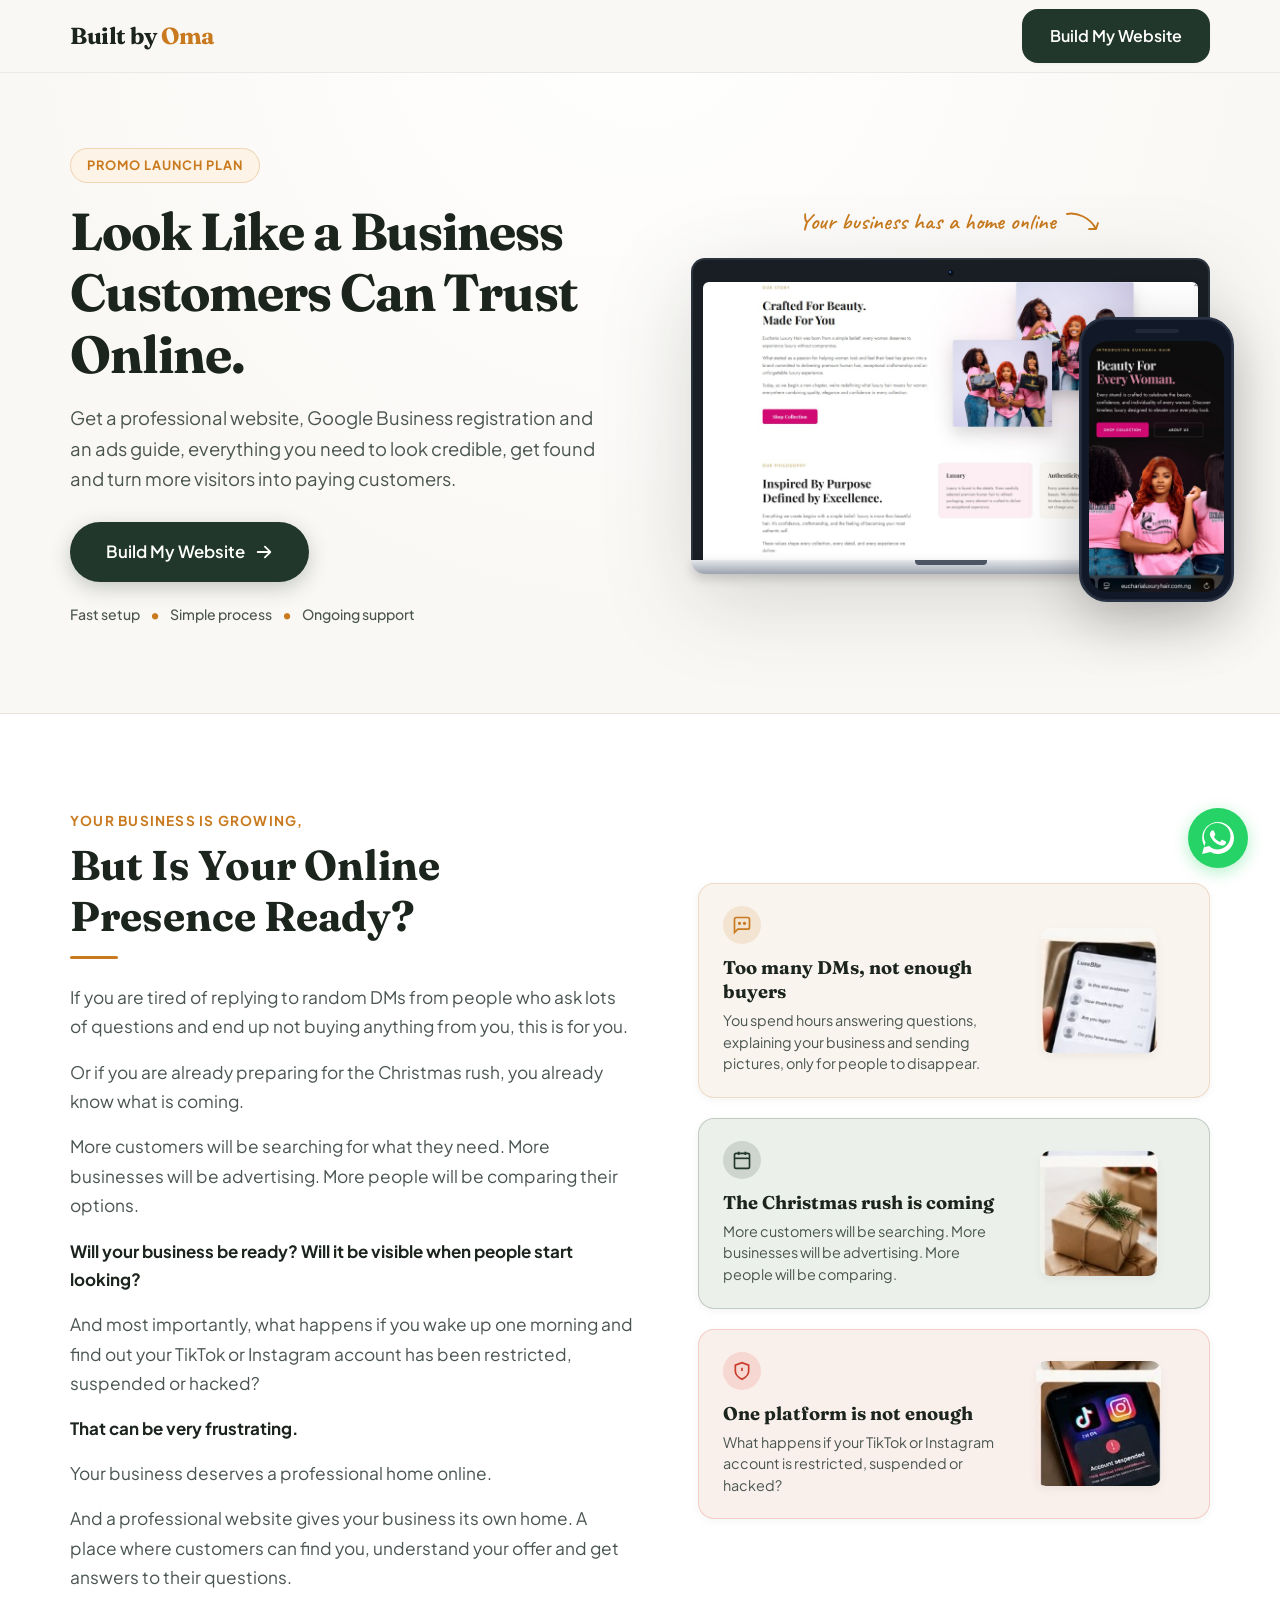
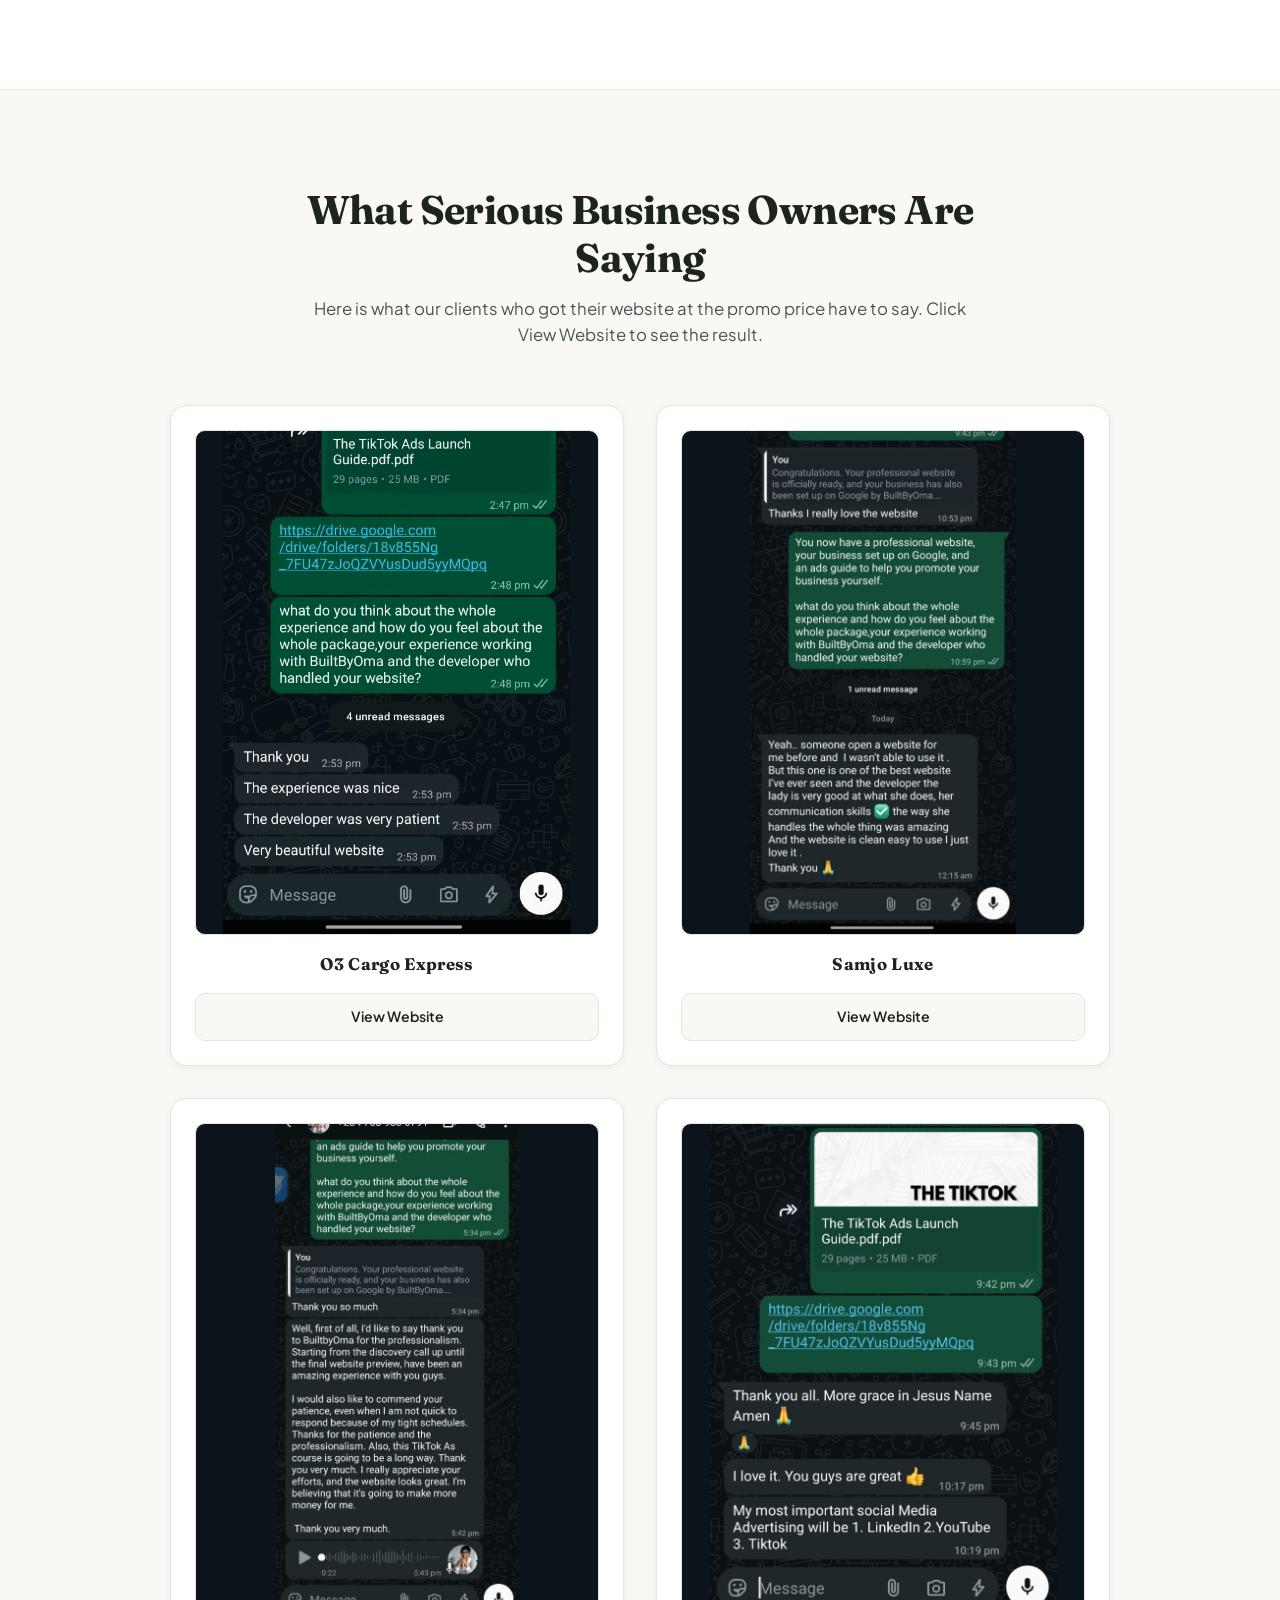
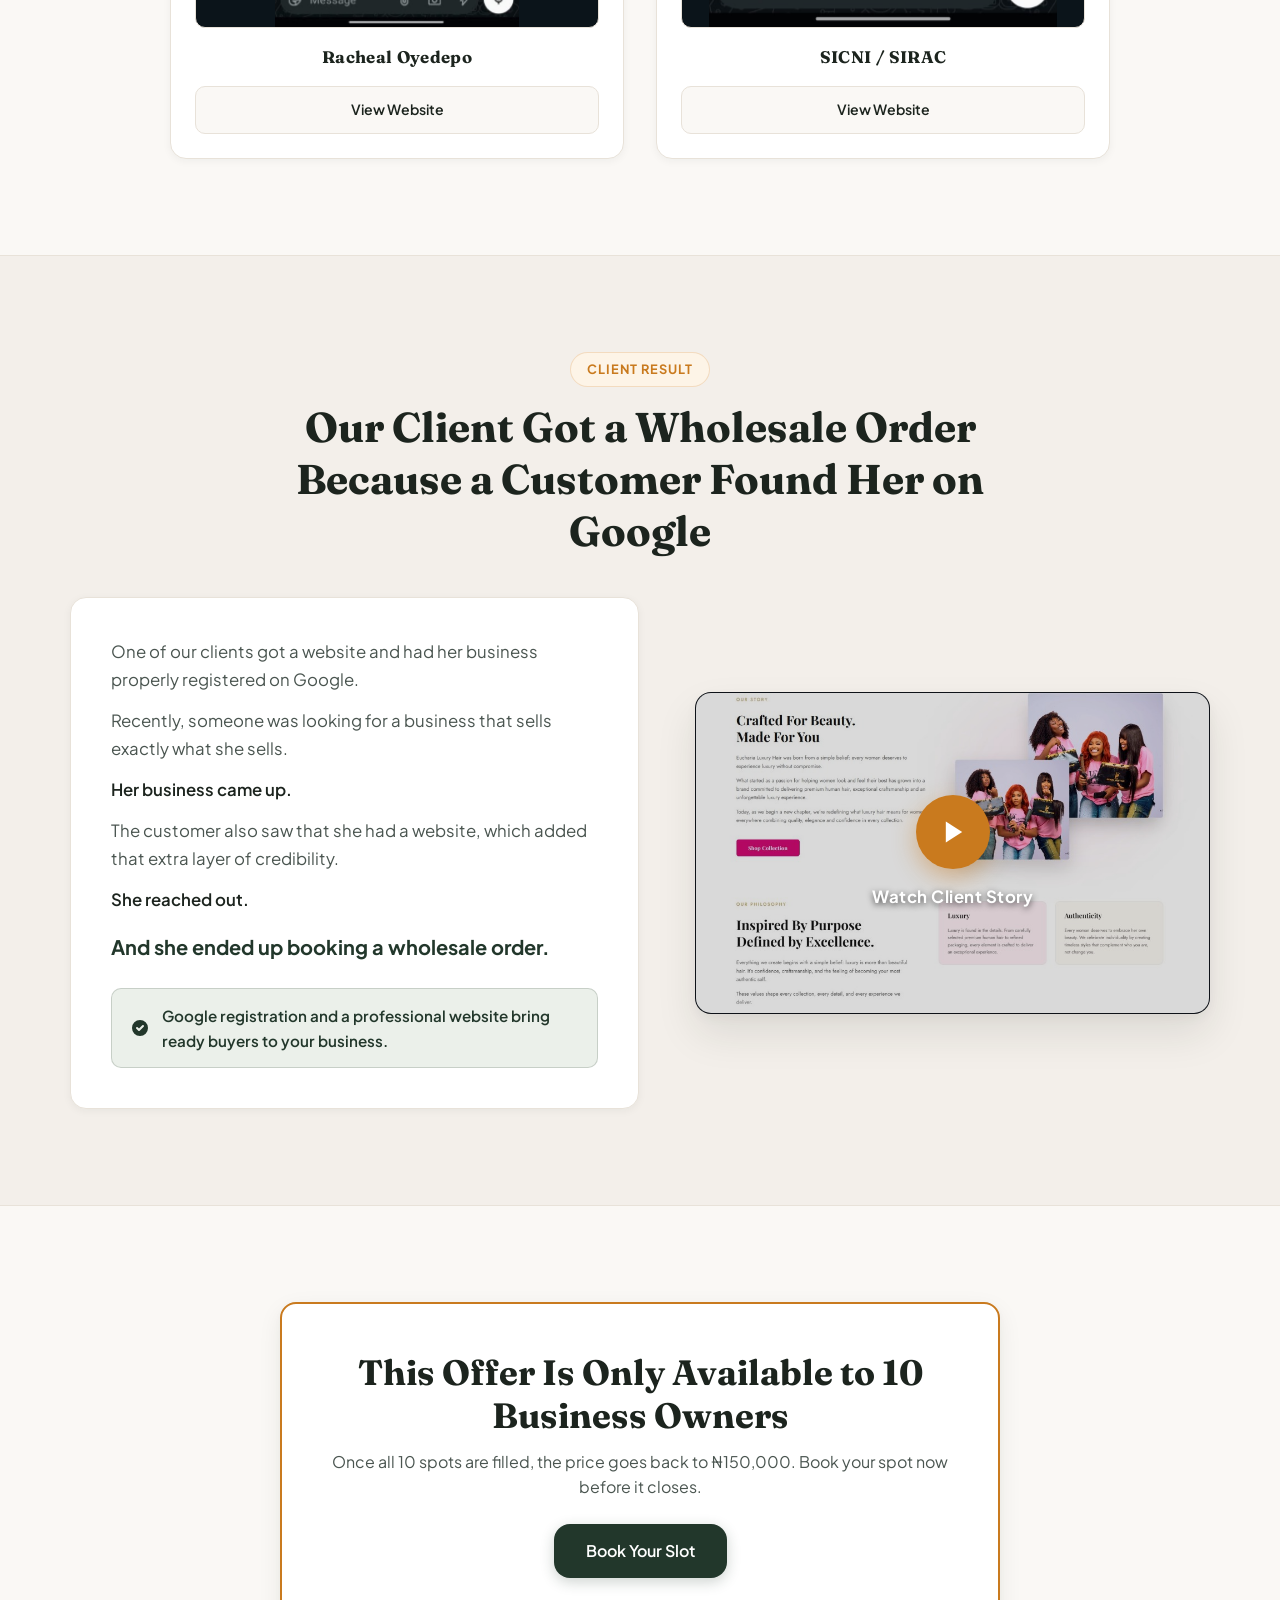
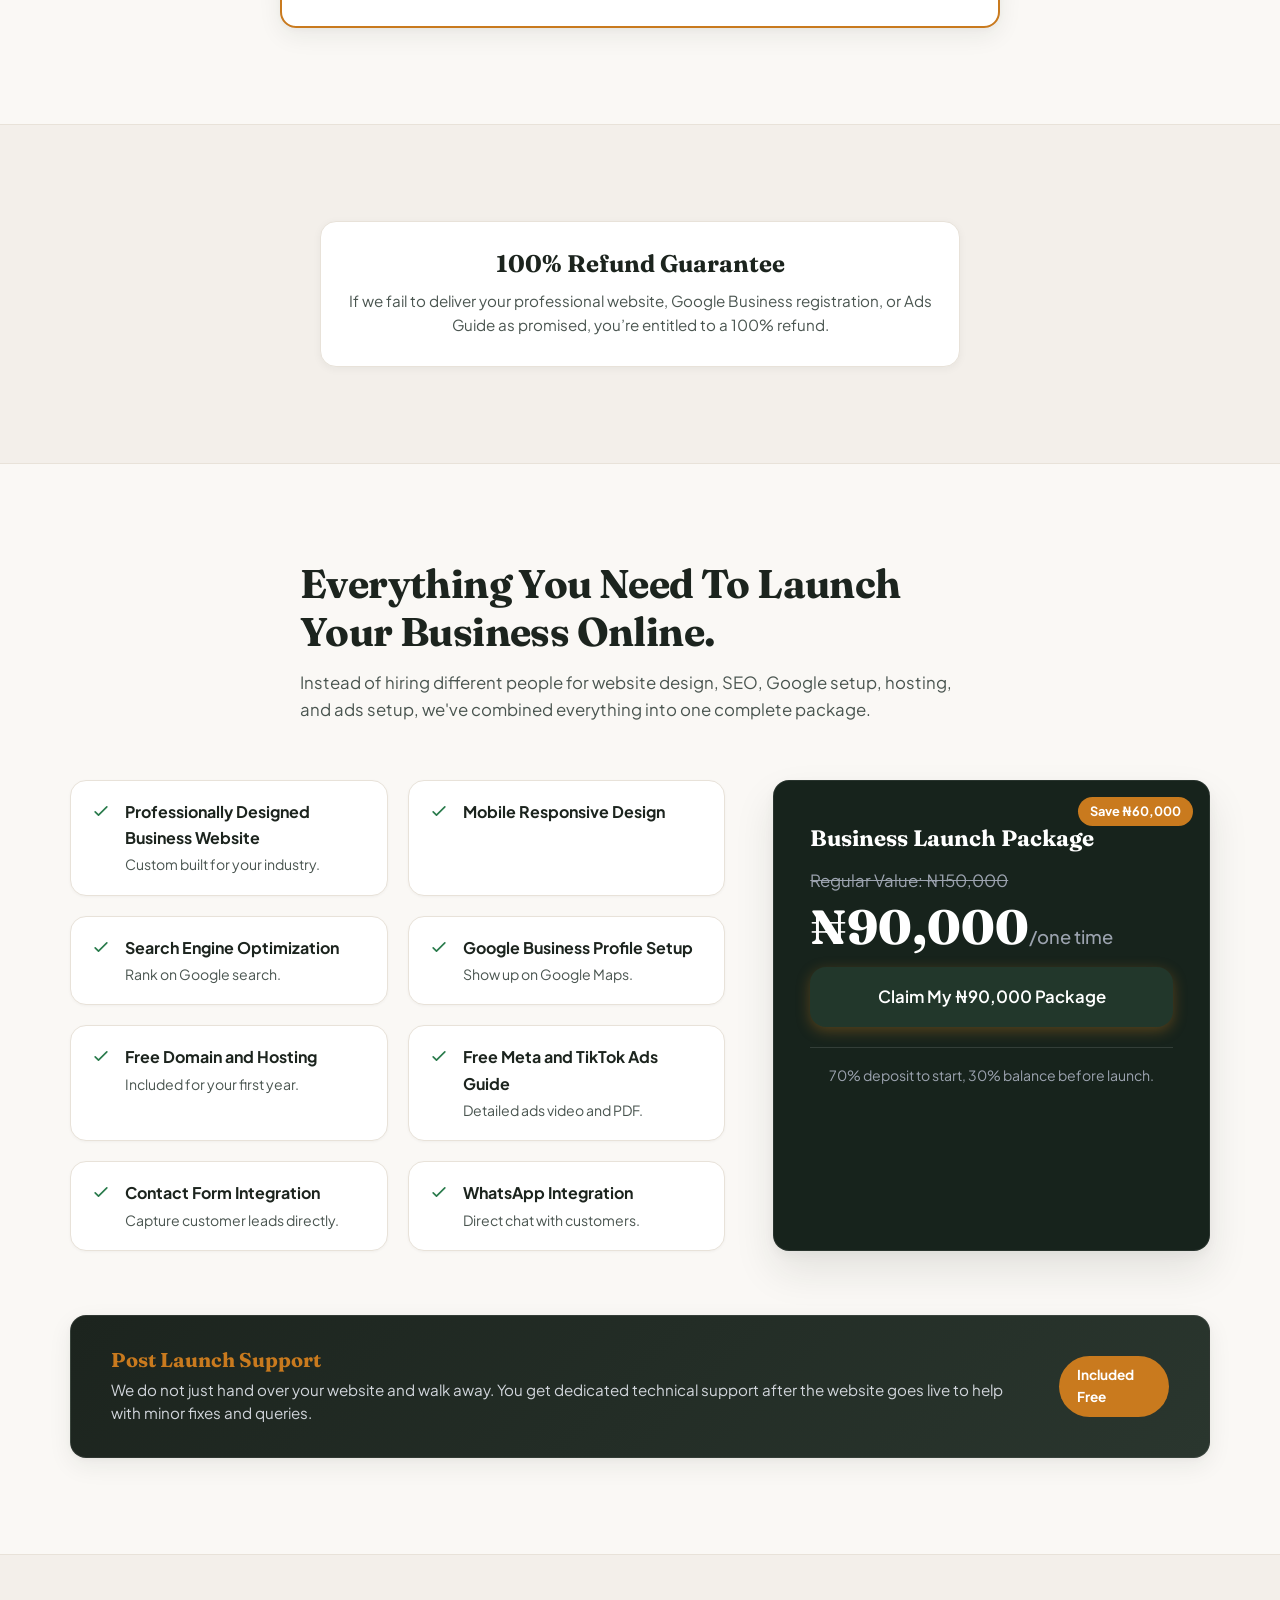
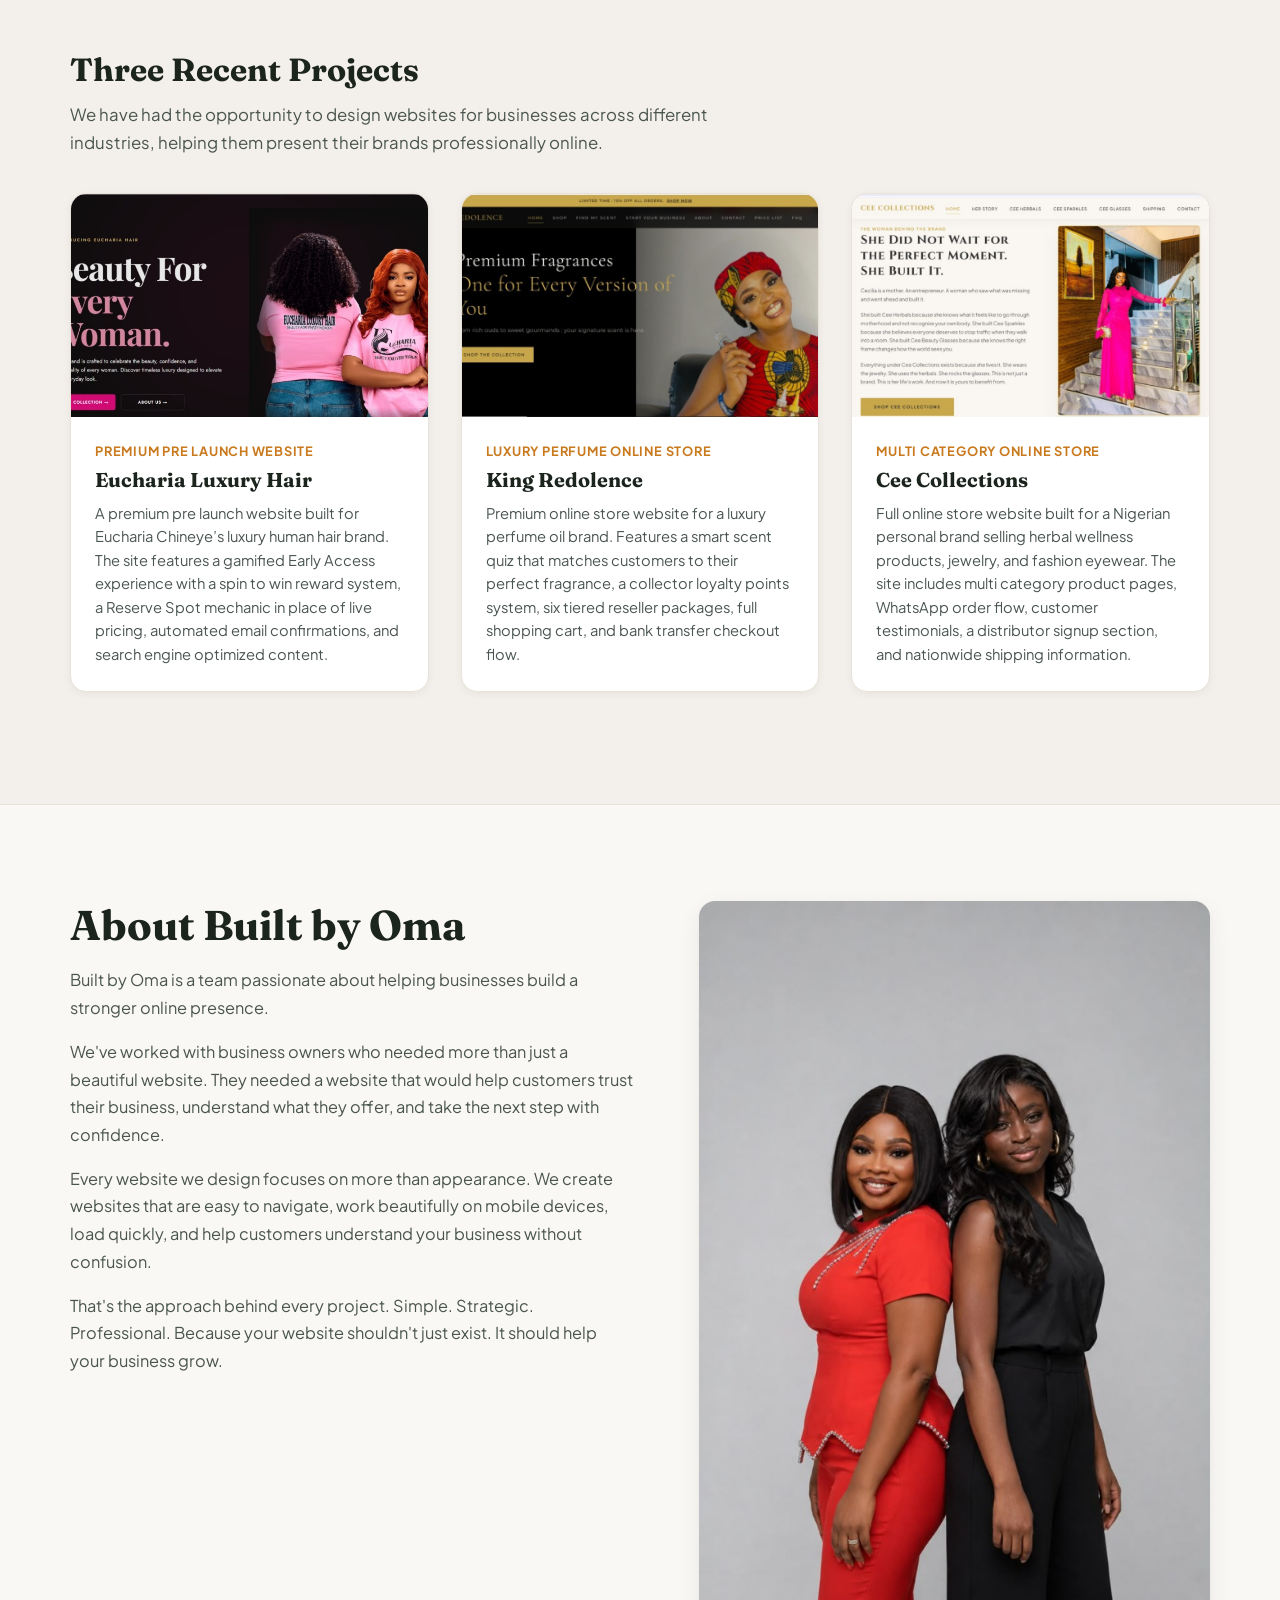
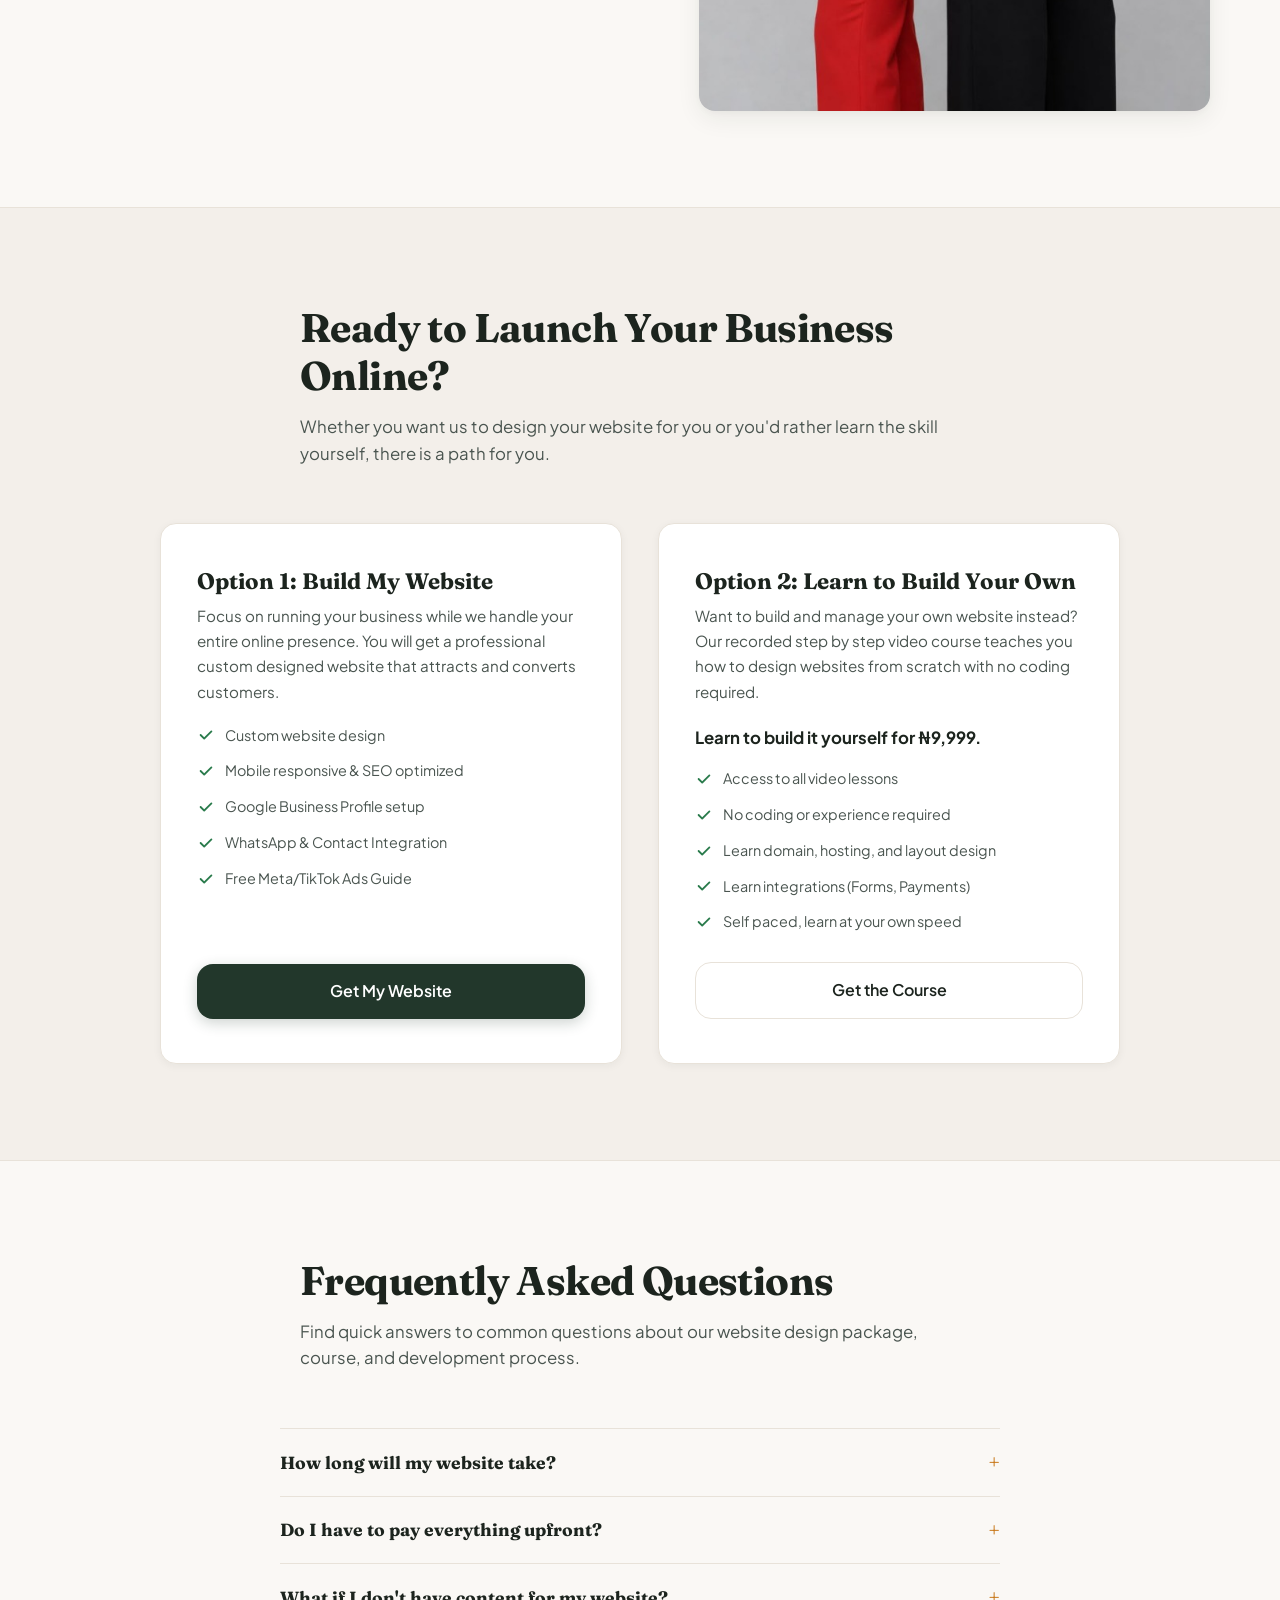
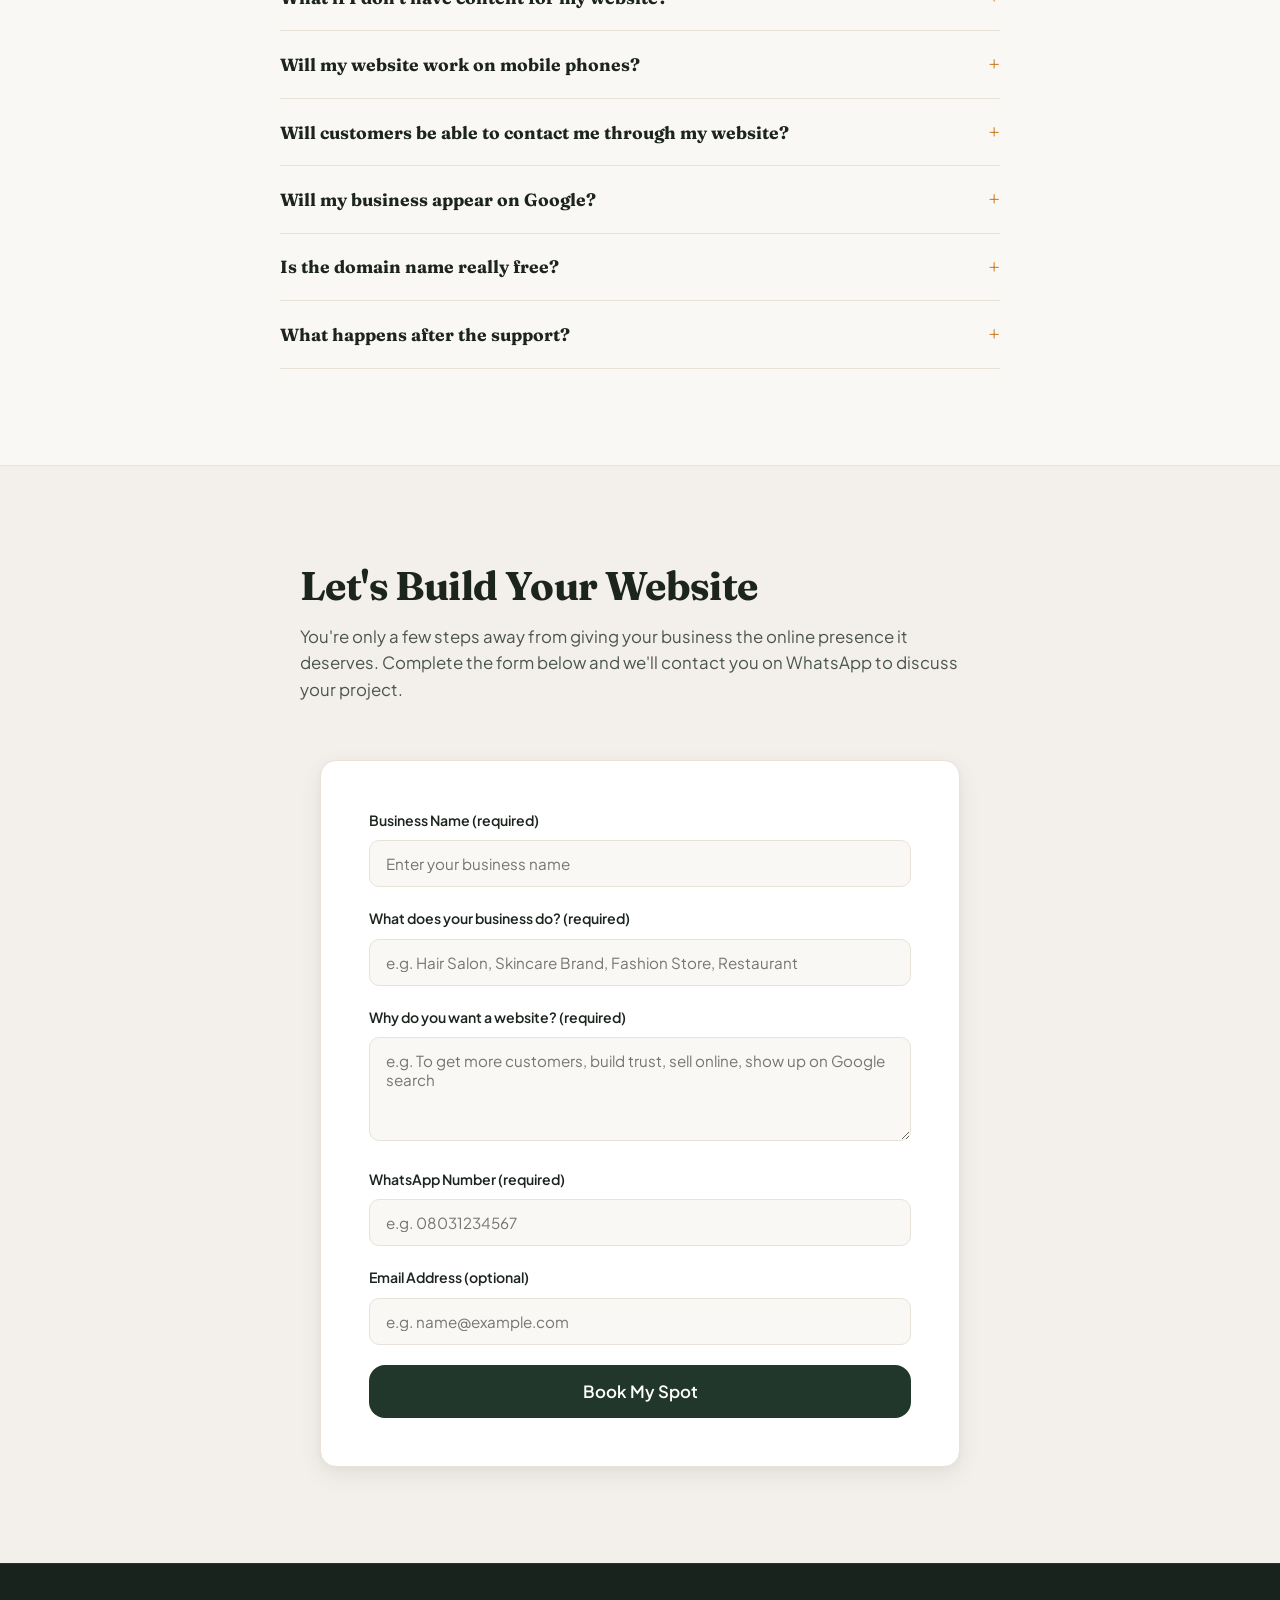
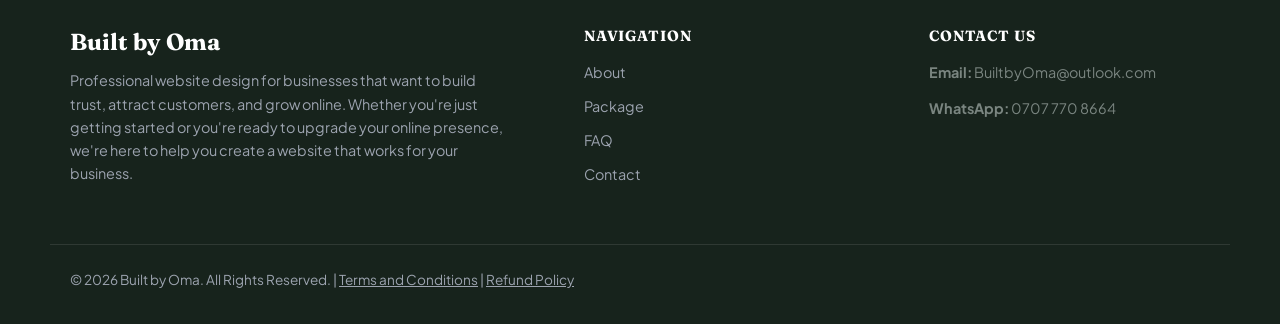
==== commit 3e7a1cdd: "Refine landing page: match editorial design reference, eucharia mockups, pain section, client story," ====
--- a/index.html
+++ b/index.html
@@ -27,6 +27,11 @@
   <meta name="twitter:description" content="Build trust, attract more customers, and grow your business with a professionally designed website. SEO, Google Business Profile, and 1 week support included.">
   <meta name="twitter:image" content="https://promo.builtbyoma.com.ng/images/og-image.png">
 
+  <!-- Google Fonts: Fraunces (Serif), Plus Jakarta Sans (Sans), Caveat (Script) -->
+  <link rel="preconnect" href="https://fonts.googleapis.com">
+  <link rel="preconnect" href="https://fonts.gstatic.com" crossorigin>
+  <link href="https://fonts.googleapis.com/css2?family=Caveat:wght@500;600&family=Fraunces:ital,opsz,wght@0,9..144,400;0,9..144,600;0,9..144,700;1,9..144,400&family=Plus+Jakarta+Sans:wght@400;500;600;700&display=swap" rel="stylesheet">
+
   <link rel="stylesheet" href="index.css">
   <!-- TikTok Pixel Code Start -->
   <script>
@@ -61,23 +66,15 @@
 </head>
 <body>
 
-  <!-- --- HEADER / NAVIGATION --- -->
-  <header>
+  <!-- --- HEADER / NAVIGATION (Single Page Minimal Navigation) --- -->
+  <header class="site-header">
     <div class="container nav-container">
       <a href="#" class="logo">
         Built by <span>Oma</span>
       </a>
-      <nav class="nav-links">
-        <a href="#about">About</a>
-        <a href="#package">Package</a>
-        <a href="#faq">FAQ</a>
-        <a href="https://wa.me/message/6P2BCB7RTWDBH1" target="_blank" rel="noopener noreferrer" class="nav-cta">Build My Website</a>
-      </nav>
-      <button class="hamburger" aria-label="Toggle menu">
-        <span></span>
-        <span></span>
-        <span></span>
-      </button>
+      <div class="header-action">
+        <a href="https://wa.me/message/6P2BCB7RTWDBH1" target="_blank" rel="noopener noreferrer" class="btn btn-header">Build My Website</a>
+      </div>
     </div>
   </header>
 
@@ -86,45 +83,155 @@
     <section class="hero">
       <div class="container hero-grid">
         <div class="hero-text">
-          <div class="hero-tagline">Launch Special Offer</div>
+          <div class="hero-tagline">Promo Launch Plan</div>
           <h1>Look Like a Business Customers Can Trust Online.</h1>
-          <div class="hero-image-container">
-            <img src="images/hero-mockup.jpg" alt="Premium Business Website Mockup on Desktop and Mobile Display" width="600" height="400">
-          </div>
-          <p class="hero-desc"><strong>The first 3 business owners got this Business Launch Package for <del>₦80,000</del>. That batch is gone. You can still join the second batch at ₦90,000, but only few spots remain before it goes to ₦150,000.</strong></p>
+          <p class="hero-desc">Get a professional website, Google Business registration and an ads guide, everything you need to look credible, get found and turn more visitors into paying customers.</p>
           
           <div class="hero-cta-group">
-            <a href="https://wa.me/message/6P2BCB7RTWDBH1" target="_blank" rel="noopener noreferrer" class="btn btn-primary">Get My Website</a>
-            <a href="https://wa.me/2347077708664" target="_blank" rel="noopener noreferrer" class="btn btn-secondary">Talk to Us on WhatsApp</a>
-          </div>
-        </div>
-      </div>
-    </section>
-
-    <!-- --- TRUST STATEMENT BAR --- -->
-    <div class="trust-bar">
-      <div class="container trust-content">
-        <div class="trust-item">
-          <svg viewBox="0 0 20 20" fill="currentColor" width="20" height="20"><path fill-rule="evenodd" d="M10 18a8 8 0 100-16 8 8 0 000 16zm3.707-9.293a1 1 0 00-1.414-1.414L9 10.586 7.707 9.293a1 1 0 00-1.414 1.414l2 2a1 1 0 001.414 0l5-5z" clip-rule="evenodd"/></svg>
-          <span>No hidden charges</span>
-        </div>
-        <div class="trust-item">
-          <svg viewBox="0 0 20 20" fill="currentColor" width="20" height="20"><path fill-rule="evenodd" d="M10 18a8 8 0 100-16 8 8 0 000 16zm3.707-9.293a1 1 0 00-1.414-1.414L9 10.586 7.707 9.293a1 1 0 00-1.414 1.414l2 2a1 1 0 001.414 0l5-5z" clip-rule="evenodd"/></svg>
-          <span>No complicated process</span>
-        </div>
-        <div class="trust-item">
-          <svg viewBox="0 0 20 20" fill="currentColor" width="20" height="20"><path fill-rule="evenodd" d="M10 18a8 8 0 100-16 8 8 0 000 16zm3.707-9.293a1 1 0 00-1.414-1.414L9 10.586 7.707 9.293a1 1 0 00-1.414 1.414l2 2a1 1 0 001.414 0l5-5z" clip-rule="evenodd"/></svg>
-          <span>Live and working guarantee</span>
-        </div>
-      </div>
-    </div>
-
-    <!-- --- CLIENT PROOF SHOWCASE --- -->
+            <a href="https://wa.me/message/6P2BCB7RTWDBH1" target="_blank" rel="noopener noreferrer" class="btn btn-primary btn-hero">
+              <span>Build My Website</span>
+              <svg viewBox="0 0 20 20" fill="currentColor" width="18" height="18" class="btn-arrow"><path fill-rule="evenodd" d="M10.293 3.293a1 1 0 011.414 0l6 6a1 1 0 010 1.414l-6 6a1 1 0 01-1.414-1.414L14.586 11H3a1 1 0 110-2h11.586l-4.293-4.293a1 1 0 010-1.414z" clip-rule="evenodd"/></svg>
+            </a>
+          </div>
+
+          <div class="hero-micro-proof">
+            <span>Fast setup</span>
+            <span class="micro-dot">&bull;</span>
+            <span>Simple process</span>
+            <span class="micro-dot">&bull;</span>
+            <span>Ongoing support</span>
+          </div>
+        </div>
+
+        <div class="hero-visual">
+          <div class="script-annotation">
+            <span>Your business has a home online</span>
+            <svg class="annotation-arrow" width="38" height="26" viewBox="0 0 38 26" fill="none">
+              <path d="M3 5C12 3 26 8 32 20M32 20L25 20M32 20L34 14" stroke="currentColor" stroke-width="1.8" stroke-linecap="round" stroke-linejoin="round"/>
+            </svg>
+          </div>
+
+          <!-- Desktop Mockup Combo (Laptop + Mobile) -->
+          <div class="mockup-combo desktop-only">
+            <div class="laptop-mockup">
+              <div class="laptop-lid">
+                <div class="laptop-camera"></div>
+                <div class="laptop-screen">
+                  <img src="images/eucharia-desktop-mockup.jpg" alt="Eucharia Luxury Hair website mockup created by Built by Oma" width="1024" height="576" loading="eager">
+                </div>
+              </div>
+              <div class="laptop-base">
+                <div class="laptop-notch"></div>
+              </div>
+            </div>
+
+            <div class="phone-companion">
+              <div class="phone-frame">
+                <div class="phone-speaker"></div>
+                <div class="phone-screen">
+                  <img src="images/eucharia-mobile-mockup.jpg" alt="Eucharia Luxury Hair mobile website mockup created by Built by Oma" width="552" height="1024" loading="eager">
+                </div>
+              </div>
+            </div>
+          </div>
+
+          <!-- Mobile Mockup (Dedicated Smartphone Showcase) -->
+          <div class="mockup-mobile-view mobile-only">
+            <div class="phone-frame hero-phone-main">
+              <div class="phone-speaker"></div>
+              <div class="phone-screen">
+                <img src="images/eucharia-mobile-mockup.jpg" alt="Eucharia Luxury Hair mobile website mockup created by Built by Oma" width="552" height="1024" loading="eager">
+              </div>
+            </div>
+          </div>
+        </div>
+      </div>
+    </section>
+
+    <!-- --- PAIN / READINESS SECTION --- -->
+    <section class="pain-section section-padding">
+      <div class="container pain-grid">
+        <div class="pain-content">
+          <div class="pain-kicker">YOUR BUSINESS IS GROWING,</div>
+          <h2>But Is Your Online Presence Ready?</h2>
+          <div class="accent-bar"></div>
+
+          <div class="pain-paragraphs">
+            <p>If you are tired of replying to random DMs from people who ask lots of questions and end up not buying anything from you, this is for you.</p>
+            <p>Or if you are already preparing for the Christmas rush, you already know what is coming.</p>
+            <p>More customers will be searching for what they need. More businesses will be advertising. More people will be comparing their options.</p>
+            <p class="pain-highlight"><strong>Will your business be ready? Will it be visible when people start looking?</strong></p>
+            <p>And most importantly, what happens if you wake up one morning and find out your TikTok or Instagram account has been restricted, suspended or hacked?</p>
+            <p class="pain-highlight"><strong>That can be very frustrating.</strong></p>
+            <p>Your business deserves a professional home online.</p>
+            <p>And a professional website gives your business its own home. A place where customers can find you, understand your offer and get answers to their questions.</p>
+          </div>
+        </div>
+
+        <div class="pain-cards">
+          <!-- Card 1 -->
+          <div class="pain-card pain-card-dms">
+            <div class="pain-card-text">
+              <div class="pain-card-icon icon-dms">
+                <svg viewBox="0 0 24 24" fill="none" stroke="currentColor" stroke-width="2" width="20" height="20">
+                  <path d="M21 15a2 2 0 0 1-2 2H7l-4 4V5a2 2 0 0 1 2-2h14a2 2 0 0 1 2 2z"/>
+                  <circle cx="9" cy="10" r="1" fill="currentColor"/>
+                  <circle cx="15" cy="10" r="1" fill="currentColor"/>
+                </svg>
+              </div>
+              <h3>Too many DMs, not enough buyers</h3>
+              <p>You spend hours answering questions, explaining your business and sending pictures, only for people to disappear.</p>
+            </div>
+            <div class="pain-card-media">
+              <img src="images/pain-dms.png" alt="Customer messages asking questions in direct message" loading="lazy">
+            </div>
+          </div>
+
+          <!-- Card 2 -->
+          <div class="pain-card pain-card-christmas">
+            <div class="pain-card-text">
+              <div class="pain-card-icon icon-christmas">
+                <svg viewBox="0 0 24 24" fill="none" stroke="currentColor" stroke-width="2" width="20" height="20">
+                  <rect x="3" y="4" width="18" height="18" rx="2" ry="2"/>
+                  <line x1="16" y1="2" x2="16" y2="6"/>
+                  <line x1="8" y1="2" x2="8" y2="6"/>
+                  <line x1="3" y1="10" x2="21" y2="10"/>
+                </svg>
+              </div>
+              <h3>The Christmas rush is coming</h3>
+              <p>More customers will be searching. More businesses will be advertising. More people will be comparing.</p>
+            </div>
+            <div class="pain-card-media">
+              <img src="images/pain-christmas.png" alt="Christmas gift packages with spruce sprig" loading="lazy">
+            </div>
+          </div>
+
+          <!-- Card 3 -->
+          <div class="pain-card pain-card-suspended">
+            <div class="pain-card-text">
+              <div class="pain-card-icon icon-suspended">
+                <svg viewBox="0 0 24 24" fill="none" stroke="currentColor" stroke-width="2" width="20" height="20">
+                  <path d="M12 22s8-4 8-10V5l-8-3-8 3v7c0 6 8 10 8 10z"/>
+                  <path d="M12 8v4M12 16h.01"/>
+                </svg>
+              </div>
+              <h3>One platform is not enough</h3>
+              <p>What happens if your TikTok or Instagram account is restricted, suspended or hacked?</p>
+            </div>
+            <div class="pain-card-media">
+              <img src="images/pain-suspended.png" alt="Social media app account suspended notice" loading="lazy">
+            </div>
+          </div>
+        </div>
+      </div>
+    </section>
+
+    <!-- --- CLIENT PROOF SHOWCASE (TESTIMONIALS) --- -->
     <section id="proof" class="proof section-padding">
       <div class="container">
         <div class="section-header text-center">
-          <h2>Serious Business Owners Are Already Securing Their Spot</h2>
-          <p>Here’s what our clients who got their website at the promo price have to say. Click View Website to see the result.</p>
+          <h2>What Serious Business Owners Are Saying</h2>
+          <p>Here is what our clients who got their website at the promo price have to say. Click View Website to see the result.</p>
         </div>
         
         <div class="showcase-grid">
@@ -170,6 +277,56 @@
               <span class="client-name">SICNI / SIRAC</span>
             </div>
             <a href="https://www.sicni.com.ng/" target="_blank" rel="noopener noreferrer" class="btn btn-view-site">View Website</a>
+          </div>
+        </div>
+      </div>
+    </section>
+
+    <!-- --- CLIENT STORY SECTION --- -->
+    <section class="client-story section-padding">
+      <div class="container client-story-container">
+        <div class="client-story-header text-center">
+          <div class="story-badge">Client Result</div>
+          <h2>Our Client Got a Wholesale Order Because a Customer Found Her on Google</h2>
+        </div>
+
+        <div class="client-story-grid">
+          <div class="client-story-body">
+            <div class="story-card">
+              <p>One of our clients got a website and had her business properly registered on Google.</p>
+              <p>Recently, someone was looking for a business that sells exactly what she sells.</p>
+              <p class="story-focus">Her business came up.</p>
+              <p>The customer also saw that she had a website, which added that extra layer of credibility.</p>
+              <p class="story-focus">She reached out.</p>
+              <p class="story-highlight"><strong>And she ended up booking a wholesale order.</strong></p>
+              
+              <div class="story-takeaway">
+                <svg viewBox="0 0 20 20" fill="currentColor" width="20" height="20"><path fill-rule="evenodd" d="M10 18a8 8 0 100-16 8 8 0 000 16zm3.707-9.293a1 1 0 00-1.414-1.414L9 10.586 7.707 9.293a1 1 0 00-1.414 1.414l2 2a1 1 0 001.414 0l5-5z" clip-rule="evenodd"/></svg>
+                <span>Google registration and a professional website bring ready buyers to your business.</span>
+              </div>
+            </div>
+          </div>
+
+          <div class="client-story-media">
+            <div class="video-player-container" id="clientStoryVideoContainer">
+              <div class="video-poster" id="clientStoryPoster">
+                <img src="images/eucharia-desktop-mockup.jpg" alt="Client success story preview" loading="lazy">
+                <div class="video-play-overlay">
+                  <button type="button" class="btn-play" id="playVideoBtn" aria-label="Play Client Story Video">
+                    <svg viewBox="0 0 24 24" fill="currentColor" width="28" height="28">
+                      <polygon points="5 3 19 12 5 21 5 3"/>
+                    </svg>
+                  </button>
+                  <span class="video-play-label">Watch Client Story</span>
+                </div>
+              </div>
+              <div class="video-player-frame" id="clientStoryPlayerFrame" style="display: none;">
+                <video id="clientStoryVideo" playsinline controls class="embedded-video">
+                  <source src="images/client-story.mp4" type="video/mp4">
+                  Your browser does not support the video tag.
+                </video>
+              </div>
+            </div>
           </div>
         </div>
       </div>
@@ -209,7 +366,7 @@
               <svg fill="none" viewBox="0 0 24 24" stroke="currentColor" width="20" height="20"><path stroke-linecap="round" stroke-linejoin="round" stroke-width="2" d="M5 13l4 4L19 7"/></svg>
               <div>
                 <div class="feature-title">Professionally Designed Business Website</div>
-                <div class="feature-desc">Custom-built for your industry.</div>
+                <div class="feature-desc">Custom built for your industry.</div>
               </div>
             </div>
             <div class="feature-item">
@@ -221,7 +378,7 @@
             <div class="feature-item">
               <svg fill="none" viewBox="0 0 24 24" stroke="currentColor" width="20" height="20"><path stroke-linecap="round" stroke-linejoin="round" stroke-width="2" d="M5 13l4 4L19 7"/></svg>
               <div>
-                <div class="feature-title">SEO Optimization</div>
+                <div class="feature-title">Search Engine Optimization</div>
                 <div class="feature-desc">Rank on Google search.</div>
               </div>
             </div>
@@ -235,14 +392,14 @@
             <div class="feature-item">
               <svg fill="none" viewBox="0 0 24 24" stroke="currentColor" width="20" height="20"><path stroke-linecap="round" stroke-linejoin="round" stroke-width="2" d="M5 13l4 4L19 7"/></svg>
               <div>
-                <div class="feature-title">Free Domain & Hosting</div>
+                <div class="feature-title">Free Domain and Hosting</div>
                 <div class="feature-desc">Included for your first year.</div>
               </div>
             </div>
             <div class="feature-item">
               <svg fill="none" viewBox="0 0 24 24" stroke="currentColor" width="20" height="20"><path stroke-linecap="round" stroke-linejoin="round" stroke-width="2" d="M5 13l4 4L19 7"/></svg>
               <div>
-                <div class="feature-title">Free Meta/TikTok Ads Guide</div>
+                <div class="feature-title">Free Meta and TikTok Ads Guide</div>
                 <div class="feature-desc">Detailed ads video and PDF.</div>
               </div>
             </div>
@@ -267,8 +424,7 @@
             <div class="pricing-badge">Save ₦60,000</div>
             <h3>Business Launch Package</h3>
             <div class="price-original">Regular Value: ₦150,000</div>
-            <div class="price-promo">₦90,000<span>/one-time</span></div>
-
+            <div class="price-promo">₦90,000<span>/one time</span></div>
 
             <a href="https://wa.me/message/6P2BCB7RTWDBH1" target="_blank" rel="noopener noreferrer" class="btn btn-submit btn-pricing">Claim My ₦90,000 Package</a>
             
@@ -280,8 +436,8 @@
           <!-- STANDALONE SUPPORT CALLOUT -->
           <div class="support-callout">
             <div class="support-callout-text">
-              <h4>Post-Launch Support</h4>
-              <p>We don't just hand over your website and walk away. You get dedicated technical support after the website goes live to help with minor fixes and queries.</p>
+              <h4>Post Launch Support</h4>
+              <p>We do not just hand over your website and walk away. You get dedicated technical support after the website goes live to help with minor fixes and queries.</p>
             </div>
             <div class="support-callout-badge">Included Free</div>
           </div>
@@ -295,7 +451,7 @@
         <div class="projects-header-container">
           <div class="section-header-left">
             <h2>Three Recent Projects</h2>
-            <p>We've had the opportunity to design websites for businesses across different industries, helping them present their brands professionally online.</p>
+            <p>We have had the opportunity to design websites for businesses across different industries, helping them present their brands professionally online.</p>
           </div>
         </div>
         <div class="projects-carousel-wrapper">
@@ -309,9 +465,9 @@
                 </a>
               </div>
               <div class="project-info">
-                <div class="project-meta">Premium Pre-Launch Website</div>
+                <div class="project-meta">Premium Pre Launch Website</div>
                 <h3>Eucharia Luxury Hair</h3>
-                <p class="project-desc-text">A premium pre-launch website built for Eucharia Chineye’s luxury human hair brand. The site features<span class="dots">...</span><span class="more-text"> a gamified Early Access experience with a spin-to-win reward system, a Reserve Spot mechanic in place of live pricing, automated email confirmations, SEO-optimized content and blog.</span><button class="read-more-btn" onclick="toggleReadMore(this)">Read More</button></p>
+                <p class="project-desc-text">A premium pre launch website built for Eucharia Chineye’s luxury human hair brand. The site features<span class="dots">...</span><span class="more-text"> a gamified Early Access experience with a spin to win reward system, a Reserve Spot mechanic in place of live pricing, automated email confirmations, and search engine optimized content.</span><button class="read-more-btn" onclick="toggleReadMore(this)">Read More</button></p>
               </div>
             </div>
             <div class="project-card">
@@ -322,9 +478,9 @@
                 </a>
               </div>
               <div class="project-info">
-                <div class="project-meta">Luxury Perfume E-commerce</div>
+                <div class="project-meta">Luxury Perfume Online Store</div>
                 <h3>King Redolence</h3>
-                <p class="project-desc-text">Premium e-commerce website for a luxury perfume oil brand. Features<span class="dots">...</span><span class="more-text"> an AI-powered scent quiz that matches customers to their perfect fragrance, a collector loyalty points system, six tiered reseller packages, full shopping cart, and bank transfer checkout flow.</span><button class="read-more-btn" onclick="toggleReadMore(this)">Read More</button></p>
+                <p class="project-desc-text">Premium online store website for a luxury perfume oil brand. Features<span class="dots">...</span><span class="more-text"> a smart scent quiz that matches customers to their perfect fragrance, a collector loyalty points system, six tiered reseller packages, full shopping cart, and bank transfer checkout flow.</span><button class="read-more-btn" onclick="toggleReadMore(this)">Read More</button></p>
               </div>
             </div>
             <div class="project-card">
@@ -335,54 +491,13 @@
                 </a>
               </div>
               <div class="project-info">
-                <div class="project-meta">Multi-Category E-commerce</div>
+                <div class="project-meta">Multi Category Online Store</div>
                 <h3>Cee Collections</h3>
-                <p class="project-desc-text">Full e-commerce website built for a Nigerian personal brand selling herbal wellness products, jewelry, and fashion eyewear. The site includes<span class="dots">...</span><span class="more-text"> multi-category product pages, WhatsApp order flow, customer testimonials, a distributor signup section, and nationwide shipping information.</span><button class="read-more-btn" onclick="toggleReadMore(this)">Read More</button></p>
+                <p class="project-desc-text">Full online store website built for a Nigerian personal brand selling herbal wellness products, jewelry, and fashion eyewear. The site includes<span class="dots">...</span><span class="more-text"> multi category product pages, WhatsApp order flow, customer testimonials, a distributor signup section, and nationwide shipping information.</span><button class="read-more-btn" onclick="toggleReadMore(this)">Read More</button></p>
               </div>
             </div>
           </div>
           <button class="projects-carousel-btn next" aria-label="Next Project">&gt;</button>
-        </div>
-      </div>
-    </section>
-
-    <!-- --- TESTIMONIALS --- -->
-    <section class="testimonials section-padding">
-      <div class="container">
-        <div class="section-header">
-          <h2>What Our Clients Say</h2>
-          <p>Nothing builds trust like hearing from business owners we've worked with. Here is what some of our clients have to say about their experience.</p>
-        </div>
-        <div class="testimonials-carousel-wrapper">
-          <button class="testimonials-carousel-btn prev" aria-label="Previous Testimonial">&lt;</button>
-          <div class="testimonials-grid">
-            <div class="testimonial-card">
-              <div class="testimonial-frame">
-                <img src="images/testimonial-1.jpg?v=1" alt="Customer WhatsApp review screenshot" class="testimonial-img" loading="lazy">
-              </div>
-            </div>
-            <div class="testimonial-card">
-              <div class="testimonial-frame">
-                <img src="images/testimonial-2.jpg?v=1" alt="WhatsApp testimonial screenshot" class="testimonial-img" loading="lazy">
-              </div>
-            </div>
-            <div class="testimonial-card">
-              <div class="testimonial-frame">
-                <img src="images/testimonial-3.jpg?v=1" alt="Facebook client feedback screenshot" class="testimonial-img" loading="lazy">
-              </div>
-            </div>
-            <div class="testimonial-card">
-              <div class="testimonial-frame">
-                <img src="images/testimonial-4.jpg?v=1" alt="WhatsApp project confirmation screenshot" class="testimonial-img" loading="lazy">
-              </div>
-            </div>
-            <div class="testimonial-card">
-              <div class="testimonial-frame">
-                <img src="images/testimonial-5.jpg?v=1" alt="WhatsApp website feedback screenshot" class="testimonial-img" loading="lazy">
-              </div>
-            </div>
-          </div>
-          <button class="testimonials-carousel-btn next" aria-label="Next Testimonial">&gt;</button>
         </div>
       </div>
     </section>
@@ -414,13 +529,13 @@
           <div class="path-card">
             <div class="path-info">
               <h3>Option 1: Build My Website</h3>
-              <p>Focus on running your business while we handle your entire online presence. You'll get a professional custom-designed website that attracts and converts customers.</p>
+              <p>Focus on running your business while we handle your entire online presence. You will get a professional custom designed website that attracts and converts customers.</p>
               <ul class="path-features">
                 <li><svg fill="currentColor" viewBox="0 0 20 20" width="18" height="18"><path fill-rule="evenodd" d="M16.707 5.293a1 1 0 010 1.414l-8 8a1 1 0 01-1.414 0l-4-4a1 1 0 011.414-1.414L8 12.586l7.293-7.293a1 1 0 011.414 0z" clip-rule="evenodd"/></svg> Custom website design</li>
                 <li><svg fill="currentColor" viewBox="0 0 20 20" width="18" height="18"><path fill-rule="evenodd" d="M16.707 5.293a1 1 0 010 1.414l-8 8a1 1 0 01-1.414 0l-4-4a1 1 0 011.414-1.414L8 12.586l7.293-7.293a1 1 0 011.414 0z" clip-rule="evenodd"/></svg> Mobile responsive & SEO optimized</li>
                 <li><svg fill="currentColor" viewBox="0 0 20 20" width="18" height="18"><path fill-rule="evenodd" d="M16.707 5.293a1 1 0 010 1.414l-8 8a1 1 0 01-1.414 0l-4-4a1 1 0 011.414-1.414L8 12.586l7.293-7.293a1 1 0 011.414 0z" clip-rule="evenodd"/></svg> Google Business Profile setup</li>
                 <li><svg fill="currentColor" viewBox="0 0 20 20" width="18" height="18"><path fill-rule="evenodd" d="M16.707 5.293a1 1 0 010 1.414l-8 8a1 1 0 01-1.414 0l-4-4a1 1 0 011.414-1.414L8 12.586l7.293-7.293a1 1 0 011.414 0z" clip-rule="evenodd"/></svg> WhatsApp & Contact Integration</li>
-                <li><svg fill="currentColor" viewBox="0 0 20 20" width="18" height="18"><path fill-rule="evenodd" d="M16.707 5.293a1 1 0 010 1.414l-8 8a1 1 0 01-1.414 0l-4-4a1 1 0 011.414-1.414L8 12.586l7.293-7.293a1 1 0 011.414 0z" clip-rule="evenodd"/></svg> Free Meta/TikTok Ads Starter Guide</li>
+                <li><svg fill="currentColor" viewBox="0 0 20 20" width="18" height="18"><path fill-rule="evenodd" d="M16.707 5.293a1 1 0 010 1.414l-8 8a1 1 0 01-1.414 0l-4-4a1 1 0 011.414-1.414L8 12.586l7.293-7.293a1 1 0 011.414 0z" clip-rule="evenodd"/></svg> Free Meta/TikTok Ads Guide</li>
               </ul>
             </div>
             <a href="https://wa.me/message/6P2BCB7RTWDBH1" target="_blank" rel="noopener noreferrer" class="btn btn-primary btn-path">Get My Website</a>
@@ -428,14 +543,14 @@
           <div class="path-card">
             <div class="path-info">
               <h3>Option 2: Learn to Build Your Own</h3>
-              <p>Want to build and manage your own website instead? Our step-by-step recorded video course teaches you how to design websites from scratch with no coding required.</p>
+              <p>Want to build and manage your own website instead? Our recorded step by step video course teaches you how to design websites from scratch with no coding required.</p>
               <p class="path-price-comparison" style="font-weight: 700; margin-top: 16px; margin-bottom: 16px; font-size: 1.05rem; color: var(--color-text-primary);">Learn to build it yourself for ₦9,999.</p>
               <ul class="path-features">
                 <li><svg fill="currentColor" viewBox="0 0 20 20" width="18" height="18"><path fill-rule="evenodd" d="M16.707 5.293a1 1 0 010 1.414l-8 8a1 1 0 01-1.414 0l-4-4a1 1 0 011.414-1.414L8 12.586l7.293-7.293a1 1 0 011.414 0z" clip-rule="evenodd"/></svg> Access to all video lessons</li>
                 <li><svg fill="currentColor" viewBox="0 0 20 20" width="18" height="18"><path fill-rule="evenodd" d="M16.707 5.293a1 1 0 010 1.414l-8 8a1 1 0 01-1.414 0l-4-4a1 1 0 011.414-1.414L8 12.586l7.293-7.293a1 1 0 011.414 0z" clip-rule="evenodd"/></svg> No coding or experience required</li>
                 <li><svg fill="currentColor" viewBox="0 0 20 20" width="18" height="18"><path fill-rule="evenodd" d="M16.707 5.293a1 1 0 010 1.414l-8 8a1 1 0 01-1.414 0l-4-4a1 1 0 011.414-1.414L8 12.586l7.293-7.293a1 1 0 011.414 0z" clip-rule="evenodd"/></svg> Learn domain, hosting, and layout design</li>
                 <li><svg fill="currentColor" viewBox="0 0 20 20" width="18" height="18"><path fill-rule="evenodd" d="M16.707 5.293a1 1 0 010 1.414l-8 8a1 1 0 01-1.414 0l-4-4a1 1 0 011.414-1.414L8 12.586l7.293-7.293a1 1 0 011.414 0z" clip-rule="evenodd"/></svg> Learn integrations (Forms, Payments)</li>
-                <li><svg fill="currentColor" viewBox="0 0 20 20" width="18" height="18"><path fill-rule="evenodd" d="M16.707 5.293a1 1 0 010 1.414l-8 8a1 1 0 01-1.414 0l-4-4a1 1 0 011.414-1.414L8 12.586l7.293-7.293a1 1 0 011.414 0z" clip-rule="evenodd"/></svg> Self-paced, learn at your own speed</li>
+                <li><svg fill="currentColor" viewBox="0 0 20 20" width="18" height="18"><path fill-rule="evenodd" d="M16.707 5.293a1 1 0 010 1.414l-8 8a1 1 0 01-1.414 0l-4-4a1 1 0 011.414-1.414L8 12.586l7.293-7.293a1 1 0 011.414 0z" clip-rule="evenodd"/></svg> Self paced, learn at your own speed</li>
               </ul>
             </div>
             <a href="https://flutterwave.com/pay/buildyourself" target="_blank" class="btn btn-secondary btn-path">Get the Course</a>
@@ -473,7 +588,7 @@
           <div class="faq-item">
             <button class="faq-question">Will my website work on mobile phones? <span class="faq-icon">+</span></button>
             <div class="faq-answer">
-              <p>Yes. Every website is custom-designed to work seamlessly across phones, tablets, laptops, and desktop computers.</p>
+              <p>Yes. Every website is custom designed to work seamlessly across phones, tablets, laptops, and desktop computers.</p>
             </div>
           </div>
           <div class="faq-item">
@@ -485,7 +600,7 @@
           <div class="faq-item">
             <button class="faq-question">Will my business appear on Google? <span class="faq-icon">+</span></button>
             <div class="faq-answer">
-              <p>We'll optimize your website for search engines and set up your Google Business Profile to improve your local online visibility. While no one can guarantee first page rankings, your website will be built following industry-best SEO practices.</p>
+              <p>We'll optimize your website for search engines and set up your Google Business Profile to improve your local online visibility. While no one can guarantee first page rankings, your website will be built following industry best SEO practices.</p>
             </div>
           </div>
           <div class="faq-item">
--- a/index.css
+++ b/index.css
@@ -1,40 +1,68 @@
-@import url('https://fonts.googleapis.com/css2?family=Inter:wght@400;500;600&family=Outfit:wght@600;700;800&display=swap');
+/* ==========================================================================
+   BUILT BY OMA - PROMO LAUNCH PLAN DESIGN SYSTEM
+   Visual Direction: Warm Editorial, Premium Trust, Tactile Craft (Image 1 Ref)
+   Typography: Fraunces (Serif) + Plus Jakarta Sans (Sans) + Caveat (Script)
+   Palette: Warm Linen Cream (#FAF8F5), Forest Green (#22372B), Amber Gold (#C97A1E)
+   ========================================================================== */
 
 /* ==========================================================================
    1. CUSTOM PROPERTIES (DESIGN SYSTEM TOKENS)
    ========================================================================== */
 :root {
-  --color-primary: hsl(38, 92%, 50%);         /* Premium Amber/Gold */
-  --color-primary-hover: hsl(38, 92%, 42%);
-  --color-primary-light: hsl(38, 92%, 96%);
-  --color-bg: hsl(0, 0%, 100%);               /* Background White */
-  --color-surface: hsl(210, 40%, 98%);        /* Surface Light Gray */
-  --color-surface-hover: hsl(210, 40%, 95%);
-  --color-text-primary: hsl(222, 47%, 11%);   /* Near Black */
-  --color-text-secondary: hsl(215, 16%, 47%); /* Dark Gray */
-  --color-text-muted: hsl(215, 25%, 72%);     /* Medium Gray */
-  --color-success: hsl(162, 76%, 41%);        /* Success Green */
-  --color-warning: hsl(38, 92%, 50%);         /* Warning/Urgency Amber/Gold */
-  --color-error: hsl(0, 84%, 60%);             /* Error Red */
+  /* Editorial Color System */
+  --color-primary: #22372B;              /* Deep Forest Green (Primary CTAs) */
+  --color-primary-hover: #17271E;
+  --color-primary-light: #EBF0EA;        /* Soft Sage Tint */
+  --color-primary-rgb: 34, 55, 43;
+
+  --color-accent: #C97A1E;               /* Warm Amber Gold */
+  --color-accent-hover: #B46A14;
+  --color-accent-light: #FDF4E7;         /* Delicate Amber Cream */
+  --color-accent-rgb: 201, 122, 30;
+
+  --color-bg: #FAF8F5;                   /* Warm Linen / Cream Page Background */
+  --color-surface: #F3EFEA;              /* Subtle Warm Tint for Alternating Sections */
+  --color-surface-card: #FFFFFF;         /* Crisp White Card Surface */
   
-  --font-heading: 'Outfit', sans-serif;
-  --font-body: 'Inter', sans-serif;
+  --color-text-primary: #1C241E;         /* Deep Rich Charcoal */
+  --color-text-secondary: #4A5550;       /* Muted Body Text */
+  --color-text-muted: #7A8580;           /* Soft Subtext */
   
-  --shadow-sm: 0 2px 4px rgba(15, 23, 42, 0.04);
-  --shadow-md: 0 4px 12px rgba(15, 23, 42, 0.06), 0 2px 4px rgba(15, 23, 42, 0.04);
-  --shadow-lg: 0 16px 32px rgba(15, 23, 42, 0.08), 0 4px 8px rgba(15, 23, 42, 0.04);
+  --color-border: #E8E2D9;               /* Warm Border */
+  --color-border-light: #F0ECE4;
   
-  --radius-sm: 8px;
+  --color-success: #2A7B4C;              /* Forest Green for Checkmarks */
+  --color-warning: #C97A1E;
+  --color-error: #D94436;
+
+  /* Typography */
+  --font-heading: 'Fraunces', Georgia, serif;
+  --font-body: 'Plus Jakarta Sans', system-ui, -apple-system, BlinkMacSystemFont, 'Segoe UI', Roboto, sans-serif;
+  --font-script: 'Caveat', cursive, sans-serif;
+
+  /* Elevations */
+  --shadow-xs: 0 1px 3px rgba(28, 36, 30, 0.04);
+  --shadow-sm: 0 2px 8px rgba(28, 36, 30, 0.05);
+  --shadow-md: 0 8px 24px rgba(28, 36, 30, 0.07), 0 2px 6px rgba(28, 36, 30, 0.03);
+  --shadow-lg: 0 20px 40px rgba(28, 36, 30, 0.1), 0 4px 12px rgba(28, 36, 30, 0.04);
+  --shadow-xl: 0 28px 60px rgba(28, 36, 30, 0.14);
+
+  /* Radii */
+  --radius-xs: 6px;
+  --radius-sm: 10px;
   --radius-md: 16px;
   --radius-lg: 24px;
+  --radius-xl: 32px;
   --radius-full: 9999px;
-  
-  --container-width: 1200px;
-  --transition-smooth: all 0.3s cubic-bezier(0.4, 0, 0.2, 1);
+
+  /* Layout */
+  --container-width: 1180px;
+  --transition-smooth: all 0.25s cubic-bezier(0.4, 0, 0.2, 1);
+  --transition-spring: all 0.35s cubic-bezier(0.175, 0.885, 0.32, 1.275);
 }
 
 /* ==========================================================================
-   2. RESET & BASE STYLES (MOBILE-FIRST)
+   2. RESET & BASE STYLES
    ========================================================================== */
 *, *::before, *::after {
   box-sizing: border-box;
@@ -51,8 +79,9 @@
   font-family: var(--font-body);
   background-color: var(--color-bg);
   color: var(--color-text-secondary);
-  line-height: 1.6;
+  line-height: 1.65;
   -webkit-font-smoothing: antialiased;
+  -moz-osx-font-smoothing: grayscale;
   overflow-x: hidden;
   padding-bottom: 72px; /* Bottom space for mobile sticky bar */
 }
@@ -61,7 +90,7 @@
   font-family: var(--font-heading);
   color: var(--color-text-primary);
   font-weight: 700;
-  line-height: 1.25;
+  line-height: 1.2;
 }
 
 a {
@@ -74,7 +103,10 @@
   max-width: 100%;
   height: auto;
   display: block;
-  border-radius: var(--radius-md);
+}
+
+button {
+  font-family: inherit;
 }
 
 /* --- LAYOUT UTILITIES --- */
@@ -86,23 +118,60 @@
 }
 
 .section-padding {
-  padding: 60px 0; /* Mobile section spacing */
-}
-
-.text-center { text-align: center; }
+  padding: 64px 0;
+}
+
+@media (min-width: 992px) {
+  .section-padding {
+    padding: 96px 0;
+  }
+  body {
+    padding-bottom: 0;
+  }
+}
+
+.text-center {
+  text-align: center;
+}
+
+.section-header {
+  max-width: 680px;
+  margin: 0 auto 40px;
+}
+
+.section-header h2 {
+  font-size: 2rem;
+  margin-bottom: 14px;
+  letter-spacing: -0.015em;
+}
+
+.section-header p {
+  font-size: 1.05rem;
+  color: var(--color-text-secondary);
+  line-height: 1.6;
+}
+
+@media (min-width: 992px) {
+  .section-header h2 {
+    font-size: 2.5rem;
+  }
+  .section-header {
+    margin-bottom: 56px;
+  }
+}
 
 /* ==========================================================================
-   3. NAVIGATION (MOBILE MENU BY DEFAULT)
+   3. SITE HEADER (MINIMAL SINGLE PAGE BAR)
    ========================================================================== */
-header {
+.site-header {
   position: fixed;
   top: 0;
   left: 0;
   width: 100%;
-  background-color: rgba(255, 255, 255, 0.85);
-  backdrop-filter: blur(12px);
-  -webkit-backdrop-filter: blur(12px);
-  border-bottom: 1px solid rgba(15, 23, 42, 0.05);
+  background-color: rgba(250, 248, 245, 0.94);
+  backdrop-filter: blur(14px);
+  -webkit-backdrop-filter: blur(14px);
+  border-bottom: 1px solid rgba(28, 36, 30, 0.07);
   z-index: 1000;
   transition: var(--transition-smooth);
 }
@@ -116,91 +185,35 @@
 
 .logo {
   font-family: var(--font-heading);
-  font-size: 1.4rem;
-  font-weight: 800;
+  font-size: 1.45rem;
+  font-weight: 700;
   color: var(--color-text-primary);
-  display: flex;
-  align-items: center;
-  gap: 8px;
+  letter-spacing: -0.02em;
+  display: flex;
+  align-items: center;
+  gap: 4px;
 }
 
 .logo span {
-  color: var(--color-primary);
-}
-
-.nav-links {
-  position: fixed;
-  top: 0;
-  right: -100%;
-  width: 280px;
-  height: 100vh;
-  background-color: var(--color-bg);
-  box-shadow: var(--shadow-lg);
-  display: flex;
-  flex-direction: column;
-  padding: 100px 32px;
-  align-items: flex-start;
-  gap: 24px;
+  color: var(--color-accent);
+}
+
+.btn-header {
+  background-color: var(--color-primary);
+  color: #FFFFFF;
+  padding: 10px 22px;
+  border-radius: var(--radius-full);
+  font-size: 0.9rem;
+  font-weight: 600;
+  box-shadow: var(--shadow-xs);
   transition: var(--transition-smooth);
 }
 
-.nav-links.active {
-  right: 0;
-}
-
-.nav-links a {
-  font-size: 1.05rem;
-  font-weight: 500;
-  color: var(--color-text-secondary);
-  width: 100%;
-}
-
-.nav-links a:hover {
-  color: var(--color-primary);
-}
-
-.nav-cta {
-  background-color: var(--color-primary);
-  color: var(--color-text-primary);
-  padding: 12px 24px;
-  border-radius: var(--radius-full);
-  font-weight: 600;
+.btn-header:hover {
+  background-color: var(--color-primary-hover);
+  transform: translateY(-1px);
   box-shadow: var(--shadow-sm);
-  text-align: center;
-}
-
-.nav-cta:hover {
-  background-color: var(--color-primary-hover);
-}
-
-.hamburger {
-  display: block;
-  background: none;
-  border: none;
-  cursor: pointer;
-  z-index: 1100;
-  padding: 8px;
-}
-
-.hamburger span {
-  display: block;
-  width: 24px;
-  height: 2px;
-  background-color: var(--color-text-primary);
-  margin: 6px 0;
-  transition: var(--transition-smooth);
-}
-
-.hamburger.active span:nth-child(1) {
-  transform: rotate(45deg) translate(5px, 6px);
-}
-
-.hamburger.active span:nth-child(2) {
-  opacity: 0;
-}
-
-.hamburger.active span:nth-child(3) {
-  transform: rotate(-45deg) translate(5px, -7px);
+  color: #FFFFFF;
 }
 
 /* ==========================================================================
@@ -210,31 +223,50 @@
   display: inline-flex;
   align-items: center;
   justify-content: center;
+  gap: 10px;
   padding: 14px 28px;
   border-radius: var(--radius-md);
   font-weight: 600;
   font-size: 1rem;
-  min-height: 48px; /* Comfortable tap targets */
+  min-height: 48px;
   transition: var(--transition-smooth);
   cursor: pointer;
   border: none;
+  text-align: center;
 }
 
 .btn-primary {
   background-color: var(--color-primary);
-  color: var(--color-text-primary);
-  box-shadow: 0 4px 12px rgba(245, 158, 11, 0.2);
+  color: #FFFFFF;
+  box-shadow: 0 4px 14px rgba(34, 55, 43, 0.22);
 }
 
 .btn-primary:hover {
   background-color: var(--color-primary-hover);
-  transform: translateY(-1px);
+  color: #FFFFFF;
+  transform: translateY(-2px);
+  box-shadow: 0 8px 22px rgba(34, 55, 43, 0.3);
+}
+
+.btn-hero {
+  padding: 16px 36px;
+  font-size: 1.05rem;
+  border-radius: var(--radius-full);
+  box-shadow: 0 6px 20px rgba(34, 55, 43, 0.25);
+}
+
+.btn-arrow {
+  transition: transform 0.25s ease;
+}
+
+.btn-hero:hover .btn-arrow {
+  transform: translateX(4px);
 }
 
 .btn-secondary {
-  background-color: transparent;
+  background-color: var(--color-surface-card);
   color: var(--color-text-primary);
-  border: 1px solid var(--color-text-muted);
+  border: 1px solid var(--color-border);
 }
 
 .btn-secondary:hover {
@@ -243,224 +275,831 @@
 }
 
 /* ==========================================================================
-   5. MOBILE STICKY BAR
+   5. HERO SECTION
    ========================================================================== */
-.mobile-sticky-bar {
-  position: fixed;
-  bottom: 0;
-  left: 0;
-  width: 100%;
-  background-color: rgba(255, 255, 255, 0.95);
-  backdrop-filter: blur(12px);
-  -webkit-backdrop-filter: blur(12px);
-  padding: 12px 20px;
-  border-top: 1px solid rgba(15, 23, 42, 0.05);
-  box-shadow: 0 -4px 16px rgba(0, 0, 0, 0.04);
-  z-index: 999;
-}
-
-.mobile-sticky-btn {
-  display: flex;
-  align-items: center;
+.hero {
+  padding-top: 108px;
+  padding-bottom: 56px;
+  background: radial-gradient(circle at 50% 0%, #FFFFFF 0%, var(--color-bg) 65%);
+}
+
+.hero-grid {
+  display: flex;
+  flex-direction: column;
+  gap: 40px;
+}
+
+.hero-text {
+  text-align: center;
+}
+
+.hero-tagline {
+  background-color: var(--color-accent-light);
+  color: var(--color-accent);
+  display: inline-flex;
+  align-items: center;
+  padding: 6px 16px;
+  border-radius: var(--radius-full);
+  font-size: 0.8rem;
+  font-weight: 700;
+  margin-bottom: 18px;
+  text-transform: uppercase;
+  letter-spacing: 0.08em;
+  border: 1px solid rgba(201, 122, 30, 0.25);
+}
+
+.hero h1 {
+  font-size: 2.25rem;
+  line-height: 1.18;
+  margin-bottom: 18px;
+  letter-spacing: -0.02em;
+  color: var(--color-text-primary);
+}
+
+.hero-desc {
+  font-size: 1.05rem;
+  line-height: 1.65;
+  color: var(--color-text-secondary);
+  margin-bottom: 28px;
+  max-width: 540px;
+  margin-left: auto;
+  margin-right: auto;
+}
+
+.hero-cta-group {
+  display: flex;
   justify-content: center;
-  width: 100%;
+  margin-bottom: 18px;
+}
+
+.hero-micro-proof {
+  display: flex;
+  align-items: center;
+  justify-content: center;
+  flex-wrap: wrap;
+  gap: 10px;
+  font-size: 0.88rem;
+  font-weight: 500;
+  color: var(--color-text-secondary);
+}
+
+.micro-dot {
+  color: var(--color-accent);
+  font-size: 1.1rem;
+}
+
+/* Hero Visual & Mockups */
+.hero-visual {
+  position: relative;
+  display: flex;
+  flex-direction: column;
+  align-items: center;
+}
+
+.script-annotation {
+  display: inline-flex;
+  align-items: center;
+  gap: 8px;
+  font-family: var(--font-script);
+  font-size: 1.45rem;
+  color: var(--color-accent);
+  font-weight: 600;
+  margin-bottom: 16px;
+}
+
+.annotation-arrow {
+  color: var(--color-accent);
+}
+
+/* Visibility toggles for Desktop combo vs Dedicated Mobile view */
+.desktop-only {
+  display: none !important;
+}
+
+.mobile-only {
+  display: block !important;
+  width: 100%;
+}
+
+/* Dedicated Mobile Hero Phone */
+.hero-phone-main {
+  max-width: 280px;
+  margin: 0 auto;
+  filter: drop-shadow(0 18px 30px rgba(28, 36, 30, 0.16));
+}
+
+.phone-frame {
+  background: #111827;
+  border-radius: 28px;
+  padding: 8px;
+  border: 2px solid #283345;
+  box-shadow: inset 0 0 0 1px rgba(255, 255, 255, 0.08);
+}
+
+.phone-speaker {
+  width: 44px;
+  height: 4px;
+  background: #1F2937;
+  border-radius: 2px;
+  margin: 2px auto 8px;
+}
+
+.phone-screen {
+  overflow: hidden;
+  border-radius: 20px;
+  background: #000;
+  line-height: 0;
+}
+
+.phone-screen img {
+  width: 100%;
+  height: auto;
+  display: block;
+  border-radius: 0;
+}
+
+/* Desktop Combo Mockup (Laptop + Phone Companion) */
+.mockup-combo {
+  position: relative;
+  width: 100%;
+  max-width: 580px;
+  margin: 0 auto;
+}
+
+.laptop-mockup {
+  position: relative;
+  width: 100%;
+  filter: drop-shadow(0 24px 44px rgba(28, 36, 30, 0.16));
+}
+
+.laptop-lid {
+  background: #181E24;
+  border-radius: 14px 14px 0 0;
+  padding: 10px 10px 0 10px;
+  position: relative;
+  border: 2px solid #2B333D;
+  border-bottom: none;
+}
+
+.laptop-camera {
+  width: 6px;
+  height: 6px;
+  background: #0D1117;
+  border-radius: 50%;
+  margin: 0 auto 6px;
+  position: relative;
+}
+
+.laptop-camera::after {
+  content: '';
+  position: absolute;
+  top: 1.5px;
+  left: 1.5px;
+  width: 2px;
+  height: 2px;
+  background: #3B82F6;
+  border-radius: 50%;
+  opacity: 0.8;
+}
+
+.laptop-screen {
+  overflow: hidden;
+  border-radius: 6px 6px 0 0;
+  background: #000;
+  line-height: 0;
+}
+
+.laptop-screen img {
+  width: 100%;
+  height: auto;
+  display: block;
+  border-radius: 0;
+}
+
+.laptop-base {
+  height: 14px;
+  background: linear-gradient(to bottom, #E5E7EB 0%, #9CA3AF 100%);
+  border-radius: 0 0 14px 14px;
+  position: relative;
+  box-shadow: 0 4px 12px rgba(0, 0, 0, 0.18);
+}
+
+.laptop-notch {
+  position: absolute;
+  top: 0;
+  left: 50%;
+  transform: translateX(-50%);
+  width: 72px;
+  height: 5px;
+  background: #4B5563;
+  border-radius: 0 0 4px 4px;
+}
+
+.phone-companion {
+  position: absolute;
+  right: -24px;
+  bottom: -28px;
+  width: 155px;
+  filter: drop-shadow(0 18px 28px rgba(0, 0, 0, 0.24));
+  z-index: 2;
+  transition: transform 0.3s ease;
+}
+
+.phone-companion:hover {
+  transform: translateY(-4px);
+}
+
+/* Desktop Hero Grid */
+@media (min-width: 992px) {
+  .hero {
+    padding-top: 148px;
+    padding-bottom: 84px;
+  }
+
+  .hero-grid {
+    display: grid;
+    grid-template-columns: 1.05fr 0.95fr;
+    gap: 48px;
+    align-items: center;
+  }
+
+  .hero-text {
+    text-align: left;
+  }
+
+  .hero-desc {
+    margin-left: 0;
+    margin-right: 0;
+    font-size: 1.15rem;
+  }
+
+  .hero h1 {
+    font-size: 3.25rem;
+  }
+
+  .hero-cta-group {
+    justify-content: flex-start;
+  }
+
+  .hero-micro-proof {
+    justify-content: flex-start;
+  }
+
+  .desktop-only {
+    display: block !important;
+  }
+
+  .mobile-only {
+    display: none !important;
+  }
+}
+
+/* ==========================================================================
+   6. PAIN / READINESS SECTION (SECTION 2)
+   ========================================================================== */
+.pain-section {
+  background-color: #FFFFFF;
+  border-top: 1px solid var(--color-border);
+  border-bottom: 1px solid var(--color-border);
+}
+
+.pain-grid {
+  display: grid;
+  grid-template-columns: 1fr;
+  gap: 40px;
+  align-items: start;
+}
+
+.pain-kicker {
+  font-size: 0.85rem;
+  font-weight: 700;
+  letter-spacing: 0.09em;
+  color: var(--color-accent);
+  text-transform: uppercase;
+  margin-bottom: 8px;
+}
+
+.pain-content h2 {
+  font-size: 2.1rem;
+  line-height: 1.22;
+  color: var(--color-text-primary);
+  margin-bottom: 14px;
+}
+
+.accent-bar {
+  width: 48px;
+  height: 3px;
+  background-color: var(--color-accent);
+  border-radius: 2px;
+  margin-bottom: 24px;
+}
+
+.pain-paragraphs p {
+  font-size: 1.02rem;
+  line-height: 1.7;
+  color: var(--color-text-secondary);
+  margin-bottom: 16px;
+}
+
+.pain-paragraphs p:last-child {
+  margin-bottom: 0;
+}
+
+.pain-highlight {
+  color: var(--color-text-primary) !important;
+  font-size: 1.06rem !important;
+}
+
+.pain-cards {
+  display: flex;
+  flex-direction: column;
+  gap: 20px;
+}
+
+.pain-card {
+  display: grid;
+  grid-template-columns: 1.35fr 0.85fr;
+  align-items: center;
+  gap: 16px;
+  padding: 22px 24px;
+  border-radius: var(--radius-md);
+  box-shadow: var(--shadow-sm);
+  transition: var(--transition-smooth);
+}
+
+.pain-card:hover {
+  transform: translateY(-2px);
+  box-shadow: var(--shadow-md);
+}
+
+.pain-card-dms {
+  background-color: #F9F4EE;
+  border: 1px solid rgba(201, 122, 30, 0.2);
+}
+
+.pain-card-christmas {
+  background-color: #EBF0EA;
+  border: 1px solid rgba(34, 55, 43, 0.2);
+}
+
+.pain-card-suspended {
+  background-color: #FAF0EB;
+  border: 1px solid rgba(217, 68, 54, 0.2);
+}
+
+.pain-card-icon {
+  width: 38px;
+  height: 38px;
+  border-radius: 50%;
+  display: flex;
+  align-items: center;
+  justify-content: center;
+  margin-bottom: 12px;
+}
+
+.icon-dms {
+  background-color: rgba(201, 122, 30, 0.14);
+  color: var(--color-accent);
+}
+
+.icon-christmas {
+  background-color: rgba(34, 55, 43, 0.14);
+  color: var(--color-primary);
+}
+
+.icon-suspended {
+  background-color: rgba(217, 68, 54, 0.14);
+  color: #C93B2B;
+}
+
+.pain-card-text h3 {
+  font-size: 1.15rem;
+  margin-bottom: 6px;
+  color: var(--color-text-primary);
+  line-height: 1.3;
+}
+
+.pain-card-text p {
+  font-size: 0.9rem;
+  line-height: 1.5;
+  color: var(--color-text-secondary);
+}
+
+.pain-card-media {
+  display: flex;
+  align-items: center;
+  justify-content: center;
+}
+
+.pain-card-media img {
+  max-width: 100%;
+  max-height: 125px;
+  width: auto;
+  height: auto;
+  object-fit: contain;
+  border-radius: var(--radius-sm);
+  box-shadow: 0 4px 10px rgba(0, 0, 0, 0.05);
+}
+
+@media (min-width: 992px) {
+  .pain-grid {
+    grid-template-columns: 1.1fr 1fr;
+    gap: 64px;
+    align-items: center;
+  }
+
+  .pain-content h2 {
+    font-size: 2.6rem;
+  }
+
+  .pain-paragraphs p {
+    font-size: 1.08rem;
+  }
+}
+
+@media (max-width: 480px) {
+  .pain-card {
+    grid-template-columns: 1fr;
+    gap: 16px;
+  }
+  
+  .pain-card-media img {
+    max-height: 160px;
+  }
+}
+
+/* ==========================================================================
+   7. CLIENT PROOF SHOWCASE (TESTIMONIALS)
+   ========================================================================== */
+.proof {
+  background-color: var(--color-bg);
+}
+
+.showcase-grid {
+  display: grid;
+  grid-template-columns: 1fr;
+  gap: 24px;
+  max-width: 440px;
+  margin: 0 auto;
+}
+
+.showcase-card {
+  display: flex;
+  flex-direction: column;
+  background-color: var(--color-surface-card);
+  border: 1px solid var(--color-border);
+  border-radius: var(--radius-md);
+  padding: 20px;
+  box-shadow: var(--shadow-sm);
+  transition: var(--transition-smooth);
+}
+
+.showcase-card:hover {
+  transform: translateY(-4px);
+  box-shadow: var(--shadow-md);
+  border-color: rgba(201, 122, 30, 0.4);
+}
+
+.image-wrapper.wa-wrapper {
+  aspect-ratio: 4 / 5;
+  overflow: hidden;
+  border-radius: var(--radius-sm);
+  border: 1px solid var(--color-border);
+  background-color: #0B141A; /* WhatsApp dark mode chat frame */
+  position: relative;
+  width: 100%;
+  margin-bottom: 16px;
+}
+
+.wa-screenshot-img {
+  width: 100%;
+  height: 100%;
+  object-fit: contain;
+  display: block;
+}
+
+.client-info-meta {
+  text-align: center;
+  margin-bottom: 14px;
+}
+
+.client-name {
+  font-family: var(--font-heading);
+  font-size: 1.05rem;
+  font-weight: 700;
+  color: var(--color-text-primary);
+  letter-spacing: 0.02em;
+}
+
+.btn-view-site {
+  display: block;
+  text-align: center;
+  padding: 11px 18px;
+  font-size: 0.88rem;
+  font-weight: 600;
+  color: var(--color-text-primary);
+  background-color: var(--color-bg);
+  border: 1px solid var(--color-border);
+  border-radius: var(--radius-sm);
+  transition: var(--transition-smooth);
+  margin-top: auto;
+}
+
+.btn-view-site:hover {
   background-color: var(--color-primary);
+  color: #FFFFFF;
+  border-color: var(--color-primary);
+  transform: translateY(-1px);
+}
+
+@media (min-width: 576px) and (max-width: 991px) {
+  .showcase-grid {
+    grid-template-columns: repeat(2, 1fr);
+    gap: 20px;
+    max-width: 740px;
+  }
+}
+
+@media (min-width: 992px) {
+  .showcase-grid {
+    grid-template-columns: repeat(2, 1fr);
+    gap: 32px;
+    max-width: 940px;
+  }
+
+  .showcase-card {
+    padding: 24px;
+  }
+}
+
+/* ==========================================================================
+   8. CLIENT STORY SECTION (INLINE VIDEO STORY)
+   ========================================================================== */
+.client-story {
+  background-color: var(--color-surface);
+  border-top: 1px solid var(--color-border);
+  border-bottom: 1px solid var(--color-border);
+}
+
+.client-story-header {
+  max-width: 780px;
+  margin: 0 auto 40px;
+}
+
+.story-badge {
+  display: inline-block;
+  background-color: var(--color-accent-light);
+  color: var(--color-accent);
+  padding: 6px 16px;
+  border-radius: var(--radius-full);
+  font-size: 0.8rem;
+  font-weight: 700;
+  text-transform: uppercase;
+  letter-spacing: 0.08em;
+  margin-bottom: 14px;
+  border: 1px solid rgba(201, 122, 30, 0.2);
+}
+
+.client-story-header h2 {
+  font-size: 2.1rem;
+  line-height: 1.25;
   color: var(--color-text-primary);
-  padding: 12px;
+}
+
+.client-story-grid {
+  display: grid;
+  grid-template-columns: 1fr;
+  gap: 32px;
+  align-items: center;
+}
+
+.story-card {
+  background: var(--color-surface-card);
+  padding: 32px;
   border-radius: var(--radius-md);
+  border: 1px solid var(--color-border);
+  box-shadow: var(--shadow-sm);
+}
+
+.story-card p {
+  font-size: 1.05rem;
+  line-height: 1.7;
+  color: var(--color-text-secondary);
+  margin-bottom: 12px;
+}
+
+.story-focus {
+  font-weight: 600;
+  color: var(--color-text-primary) !important;
+}
+
+.story-highlight {
+  font-size: 1.25rem !important;
+  color: var(--color-primary) !important;
+  margin-top: 16px;
+  margin-bottom: 24px !important;
+}
+
+.story-takeaway {
+  display: flex;
+  align-items: center;
+  gap: 12px;
+  padding: 14px 18px;
+  background-color: var(--color-primary-light);
+  border-radius: var(--radius-sm);
+  color: var(--color-primary);
   font-weight: 600;
   font-size: 0.95rem;
-  min-height: 48px;
-  box-shadow: 0 4px 12px rgba(245, 158, 11, 0.2);
+  border: 1px solid rgba(34, 55, 43, 0.18);
+}
+
+.story-takeaway svg {
+  flex-shrink: 0;
+  color: var(--color-primary);
+}
+
+/* Video Player Container */
+.video-player-container {
+  position: relative;
+  width: 100%;
+  border-radius: var(--radius-md);
+  overflow: hidden;
+  box-shadow: var(--shadow-lg);
+  border: 1px solid rgba(28, 36, 30, 0.1);
+  background-color: #0D1117;
+  aspect-ratio: 16 / 10;
+}
+
+.video-poster {
+  position: relative;
+  width: 100%;
+  height: 100%;
+  cursor: pointer;
+}
+
+.video-poster img {
+  width: 100%;
+  height: 100%;
+  object-fit: cover;
+  filter: brightness(0.85);
+  transition: filter 0.3s ease, transform 0.4s ease;
+  border-radius: 0;
+}
+
+.video-poster:hover img {
+  filter: brightness(0.72);
+  transform: scale(1.02);
+}
+
+.video-play-overlay {
+  position: absolute;
+  top: 0;
+  left: 0;
+  width: 100%;
+  height: 100%;
+  display: flex;
+  flex-direction: column;
+  align-items: center;
+  justify-content: center;
+  gap: 14px;
+}
+
+.btn-play {
+  width: 74px;
+  height: 74px;
+  border-radius: 50%;
+  background: var(--color-accent);
+  color: #FFFFFF;
+  border: none;
+  display: flex;
+  align-items: center;
+  justify-content: center;
+  cursor: pointer;
+  box-shadow: 0 8px 24px rgba(201, 122, 30, 0.45);
+  transition: transform 0.25s cubic-bezier(0.175, 0.885, 0.32, 1.275), box-shadow 0.25s ease;
+}
+
+.btn-play svg {
+  margin-left: 3px;
+}
+
+.video-poster:hover .btn-play {
+  transform: scale(1.12);
+  box-shadow: 0 12px 30px rgba(201, 122, 30, 0.6);
+}
+
+.video-play-label {
+  color: #FFFFFF;
+  font-weight: 700;
+  font-size: 1.05rem;
+  letter-spacing: 0.03em;
+  text-shadow: 0 2px 6px rgba(0, 0, 0, 0.7);
+}
+
+.video-player-frame {
+  width: 100%;
+  height: 100%;
+}
+
+.embedded-video {
+  width: 100%;
+  height: 100%;
+  object-fit: cover;
+  display: block;
+}
+
+@media (min-width: 992px) {
+  .client-story-header h2 {
+    font-size: 2.6rem;
+  }
+
+  .client-story-grid {
+    grid-template-columns: 1.05fr 0.95fr;
+    gap: 56px;
+  }
+
+  .story-card {
+    padding: 40px;
+  }
 }
 
 /* ==========================================================================
-   6. HERO SECTION
+   9. SCARCITY BLOCK & REFUND GUARANTEE
    ========================================================================== */
-.hero {
-  padding-top: 112px;
-  padding-bottom: 56px;
-  background: radial-gradient(circle at 50% 10%, hsl(38, 92%, 98%) 0%, var(--color-bg) 70%);
-  text-align: center;
-}
-
-.hero-grid {
-  display: flex;
-  flex-direction: column;
-  gap: 40px;
-}
-
-.hero-tagline {
-  background-color: var(--color-primary-light);
-  color: var(--color-primary);
-  display: inline-flex;
-  padding: 6px 14px;
-  border-radius: var(--radius-full);
-  font-size: 0.8rem;
-  font-weight: 600;
-  margin-bottom: 16px;
-  text-transform: uppercase;
-  letter-spacing: 0.05em;
-  border: 1px solid rgba(245, 158, 11, 0.1);
-}
-
-.hero h1 {
-  font-size: 2.25rem;
-  line-height: 1.2;
-  margin-bottom: 16px;
-  letter-spacing: -0.02em;
-}
-
-.hero-desc {
+.scarcity-block {
+  background-color: var(--color-bg);
+}
+
+.scarcity-box {
+  max-width: 720px;
+  margin: 0 auto;
+  padding: 36px 24px;
+  background-color: var(--color-surface-card);
+  border: 2px solid var(--color-accent);
+  border-radius: var(--radius-md);
+  box-shadow: var(--shadow-md);
+}
+
+.scarcity-box h2 {
+  font-size: 1.75rem;
+  margin-bottom: 12px;
+  color: var(--color-text-primary);
+}
+
+.scarcity-box p {
   font-size: 1rem;
+  margin-bottom: 24px;
   color: var(--color-text-secondary);
-  margin-bottom: 24px;
-}
-
-.hero-cta-group {
-  display: flex;
-  flex-direction: column;
-  gap: 12px;
-  margin-bottom: 24px;
-}
-
-.hero-urgency {
-  display: inline-flex;
-  align-items: center;
-  justify-content: center;
-  gap: 8px;
-  font-size: 0.85rem;
-  font-weight: 500;
-  color: var(--color-warning);
-  padding: 0 10px;
-}
-
-.pulse-dot {
-  width: 8px;
-  height: 8px;
-  background-color: var(--color-warning);
-  border-radius: 50%;
-  box-shadow: 0 0 0 0 rgba(245, 158, 11, 0.7);
-  animation: pulse 1.6s infinite;
-  flex-shrink: 0;
-}
-
-@keyframes pulse {
-  0% {
-    transform: scale(0.95);
-    box-shadow: 0 0 0 0 rgba(245, 158, 11, 0.7);
-  }
-  70% {
-    transform: scale(1);
-    box-shadow: 0 0 0 8px rgba(245, 158, 11, 0);
-  }
-  100% {
-    transform: scale(0.95);
-    box-shadow: 0 0 0 0 rgba(245, 158, 11, 0);
-  }
-}
-
-.hero-image-container {
-  margin-top: 20px;
-  margin-bottom: 28px;
-}
-
-.hero-image-container img {
-  width: 100%;
+  line-height: 1.6;
+}
+
+.btn-scarcity {
+  padding: 14px 32px;
+  font-size: 1rem;
+}
+
+.refund-guarantee {
+  background-color: var(--color-surface);
+  border-top: 1px solid var(--color-border);
+  border-bottom: 1px solid var(--color-border);
+}
+
+.refund-box {
+  max-width: 640px;
+  margin: 0 auto;
+  border: 1px solid var(--color-border);
   border-radius: var(--radius-md);
-  box-shadow: var(--shadow-lg);
+  padding: 28px 24px;
+  background-color: var(--color-surface-card);
+  box-shadow: var(--shadow-sm);
+}
+
+.refund-box h2 {
+  font-size: 1.5rem;
+  margin-bottom: 10px;
+  color: var(--color-text-primary);
+}
+
+.refund-box p {
+  font-size: 0.95rem;
+  line-height: 1.6;
+  color: var(--color-text-secondary);
+}
+
+@media (min-width: 992px) {
+  .scarcity-box {
+    padding: 48px;
+  }
+  .scarcity-box h2 {
+    font-size: 2.2rem;
+  }
 }
 
 /* ==========================================================================
-   7. TRUST BAR
-   ========================================================================== */
-.trust-bar {
-  background-color: var(--color-surface);
-  border-top: 1px solid rgba(15, 23, 42, 0.05);
-  border-bottom: 1px solid rgba(15, 23, 42, 0.05);
-  padding: 20px 0;
-}
-
-.trust-content {
-  display: flex;
-  flex-direction: column;
-  align-items: center;
-  gap: 16px;
-  text-align: center;
-}
-
-.trust-item {
-  display: flex;
-  align-items: center;
-  gap: 10px;
-  font-weight: 500;
-  color: var(--color-text-primary);
-  font-size: 0.9rem;
-}
-
-.trust-item svg {
-  color: var(--color-primary);
-  width: 18px;
-  height: 18px;
-  flex-shrink: 0;
-}
-
-/* ==========================================================================
-   8. THE PROBLEM
-   ========================================================================== */
-.problem {
-  background-color: var(--color-bg);
-}
-
-.section-header {
-  max-width: 600px;
-  margin: 0 auto 36px;
-  text-align: center;
-}
-
-.section-header h2 {
-  font-size: 1.85rem;
-  margin-bottom: 12px;
-  letter-spacing: -0.01em;
-}
-
-.section-header p {
-  font-size: 1rem;
-}
-
-.problem-cards {
-  display: flex;
-  flex-direction: column;
-  gap: 20px;
-  margin-bottom: 32px;
-}
-
-.problem-card {
-  background-color: var(--color-surface);
-  padding: 24px;
-  border-radius: var(--radius-md);
-  border: 1px solid rgba(15, 23, 42, 0.02);
-}
-
-.problem-card img {
-  width: 100%;
-  aspect-ratio: 16/10;
-  object-fit: cover;
-  border-radius: var(--radius-sm);
-  margin-bottom: 16px;
-  box-shadow: var(--shadow-sm);
-}
-
-.problem-card h3 {
-  font-size: 1.2rem;
-  margin-bottom: 12px;
-}
-
-/* ==========================================================================
-   9. THE PACKAGE & PRICING
+   10. THE PACKAGE & PRICING SECTION
    ========================================================================== */
 .package {
-  background-color: var(--color-surface);
+  background-color: var(--color-bg);
 }
 
 .package-grid {
@@ -476,1004 +1115,172 @@
 }
 
 .feature-item {
-  background-color: var(--color-bg);
-  padding: 16px;
+  background-color: var(--color-surface-card);
+  padding: 18px 20px;
   border-radius: var(--radius-md);
-  border: 1px solid rgba(15, 23, 42, 0.02);
-  display: flex;
-  gap: 12px;
+  border: 1px solid var(--color-border);
+  display: flex;
+  gap: 14px;
   align-items: flex-start;
+  box-shadow: var(--shadow-xs);
+  transition: var(--transition-smooth);
+}
+
+.feature-item:hover {
+  border-color: rgba(42, 123, 76, 0.4);
   box-shadow: var(--shadow-sm);
 }
 
 .feature-item svg {
   color: var(--color-success);
   flex-shrink: 0;
-  width: 18px;
-  height: 18px;
+  width: 20px;
+  height: 20px;
   margin-top: 2px;
 }
 
 .feature-title {
-  font-weight: 600;
+  font-weight: 700;
   color: var(--color-text-primary);
   margin-bottom: 2px;
-  font-size: 0.95rem;
+  font-size: 1rem;
 }
 
 .feature-desc {
-  font-size: 0.85rem;
+  font-size: 0.88rem;
   color: var(--color-text-secondary);
 }
 
-/* --- STANDALONE CALLOUT --- */
-.support-callout {
-  background: linear-gradient(135deg, var(--color-text-primary) 0%, hsl(222, 47%, 18%) 100%);
-  color: var(--color-bg);
-  padding: 24px;
+/* Pricing Card */
+.pricing-card {
+  background-color: #17231C; /* Rich deep forest dark */
+  color: #FFFFFF;
   border-radius: var(--radius-md);
-  display: flex;
-  flex-direction: column;
-  gap: 20px;
-  box-shadow: var(--shadow-md);
-  border: 1px solid rgba(255, 255, 255, 0.05);
-}
-
-.support-callout-text h4 {
-  color: var(--color-primary);
-  font-size: 1.2rem;
-  margin-bottom: 6px;
-}
-
-.support-callout-text p {
-  color: var(--color-text-muted);
-  font-size: 0.9rem;
-}
-
-.support-callout-badge {
-  background-color: var(--color-primary);
-  color: var(--color-text-primary);
-  padding: 8px 16px;
-  border-radius: var(--radius-full);
-  font-weight: 700;
-  font-size: 0.8rem;
-  align-self: flex-start;
-}
-
-/* --- PRICING CARD --- */
-.pricing-card {
-  background-color: var(--color-text-primary);
-  color: var(--color-bg);
-  border-radius: var(--radius-md);
-  padding: 32px 24px;
+  padding: 36px 24px;
   box-shadow: var(--shadow-lg);
   position: relative;
   overflow: hidden;
-  border: 1px solid rgba(255, 255, 255, 0.05);
+  border: 1px solid rgba(255, 255, 255, 0.08);
 }
 
 .pricing-badge {
   position: absolute;
   top: 16px;
   right: 16px;
-  background-color: var(--color-primary);
-  color: var(--color-text-primary);
+  background-color: var(--color-accent);
+  color: #FFFFFF;
   font-weight: 700;
-  font-size: 0.75rem;
-  padding: 3px 10px;
+  font-size: 0.8rem;
+  padding: 4px 12px;
   border-radius: var(--radius-full);
 }
 
 .pricing-card h3 {
-  color: var(--color-bg);
-  font-size: 1.3rem;
+  color: #FFFFFF;
+  font-size: 1.4rem;
   margin-bottom: 16px;
 }
 
 .price-original {
-  font-size: 1rem;
+  font-size: 1.05rem;
   text-decoration: line-through;
-  color: var(--color-text-muted);
+  color: #9CA3AF;
 }
 
 .price-promo {
-  font-size: 2.75rem;
+  font-size: 3rem;
   font-weight: 800;
-  color: var(--color-bg);
+  color: #FFFFFF;
   line-height: 1;
-  margin: 6px 0 16px;
+  margin: 8px 0 16px;
   font-family: var(--font-heading);
 }
 
 .price-promo span {
+  font-size: 1.15rem;
+  font-weight: 500;
+  color: #9CA3AF;
+  font-family: var(--font-body);
+}
+
+.btn-pricing {
+  width: 100%;
+  background-color: var(--color-accent);
+  color: #FFFFFF;
+  font-size: 1.05rem;
+  padding: 16px;
+  border-radius: var(--radius-md);
+  box-shadow: 0 4px 14px rgba(201, 122, 30, 0.35);
+}
+
+.btn-pricing:hover {
+  background-color: var(--color-accent-hover);
+  color: #FFFFFF;
+  transform: translateY(-2px);
+  box-shadow: 0 8px 22px rgba(201, 122, 30, 0.45);
+}
+
+.pricing-terms {
+  font-size: 0.88rem;
+  color: #9CA3AF;
+  border-top: 1px solid rgba(255, 255, 255, 0.12);
+  padding-top: 16px;
+  margin-top: 20px;
+  text-align: center;
+}
+
+/* Post Launch Support Standalone Callout */
+.support-callout {
+  background: linear-gradient(135deg, #1C241E 0%, #2A362E 100%);
+  color: #FFFFFF;
+  padding: 24px;
+  border-radius: var(--radius-md);
+  display: flex;
+  flex-direction: column;
+  gap: 18px;
+  box-shadow: var(--shadow-md);
+  border: 1px solid rgba(255, 255, 255, 0.08);
+}
+
+.support-callout-text h4 {
+  color: var(--color-accent);
   font-size: 1.25rem;
-  font-weight: 500;
-  color: var(--color-text-muted);
-}
-
-.pricing-info {
+  margin-bottom: 6px;
+}
+
+.support-callout-text p {
+  color: #D1D5DB;
+  font-size: 0.95rem;
+  line-height: 1.55;
+}
+
+.support-callout-badge {
+  background-color: var(--color-accent);
+  color: #FFFFFF;
+  padding: 8px 18px;
+  border-radius: var(--radius-full);
+  font-weight: 700;
   font-size: 0.85rem;
-  color: var(--color-text-muted);
-  border-top: 1px solid rgba(255, 255, 255, 0.1);
-  padding-top: 16px;
-  margin-bottom: 24px;
-}
-
-.pricing-info strong {
-  color: var(--color-primary);
-}
-
-.btn-pricing {
-  width: 100%;
-  background-color: var(--color-primary);
-  color: var(--color-text-primary);
-}
-
-.pricing-terms {
-  margin-top: 12px;
-  font-size: 0.75rem;
-  color: var(--color-text-muted);
-  text-align: center;
-}
-
-/* ==========================================================================
-   10. HOW IT WORKS (TIMELINE) - MOBILE 2-COLUMN GRID BY DEFAULT
-   ========================================================================== */
-.timeline {
-  display: grid;
-  grid-template-columns: repeat(2, 1fr);
-  gap: 16px;
-  padding: 0;
-}
-
-.timeline::before {
-  display: none; /* Hide vertical line on mobile */
-}
-
-.timeline-item {
-  display: flex;
-  flex-direction: column;
-  margin-bottom: 0;
-  position: relative;
-}
-
-.timeline-dot {
-  position: static;
-  transform: none;
-  margin-bottom: 8px;
-  width: 28px;
-  height: 28px;
-  font-size: 0.85rem;
-  background-color: var(--color-primary);
-  color: var(--color-text-primary);
-  border-radius: 50%;
-  display: flex;
-  align-items: center;
-  justify-content: center;
-  font-family: var(--font-heading);
-  font-weight: 700;
-  border: 2px solid var(--color-bg);
-  box-shadow: var(--shadow-sm);
-  z-index: 10;
-  flex-shrink: 0;
-}
-
-.timeline-card {
-  width: 100% !important;
-  margin: 0 !important;
-  background-color: var(--color-surface);
-  border-radius: var(--radius-md);
-  padding: 12px 16px;
-  border: 1px solid rgba(15, 23, 42, 0.02);
-  display: flex;
-  flex-direction: column;
-  align-items: flex-start;
-  gap: 12px;
-  flex-grow: 1; /* Stretch to align heights */
-}
-
-.timeline-card img {
-  width: 100%;
-  height: auto;
-  aspect-ratio: 16/10;
-  object-fit: cover;
-  border-radius: var(--radius-sm);
-  margin-bottom: 0;
-  box-shadow: var(--shadow-sm);
-  flex-shrink: 0;
-}
-
-.timeline-card h3 {
-  font-size: 0.95rem;
-  margin-bottom: 2px;
-}
-
-.timeline-card p {
-  font-size: 0.8rem;
-  color: var(--color-text-secondary);
-  line-height: 1.4;
-}
-
-/* ==========================================================================
-   11. RECENT PROJECTS (MOBILE HORIZONTAL CAROUSEL BY DEFAULT)
-   ========================================================================== */
-.projects {
-  background-color: var(--color-bg);
-}
-
-.projects-header-container {
-  display: flex;
-  flex-direction: column;
-  align-items: flex-start;
-  gap: 16px;
-  margin-bottom: 28px;
-}
-
-.projects-carousel-wrapper {
-  position: relative;
-  width: 100%;
-  display: flex;
-  align-items: center;
-}
-
-.projects-carousel-btn {
-  position: absolute;
-  top: 50%;
-  transform: translateY(-50%);
-  background-color: var(--color-primary);
-  color: var(--color-text-primary);
-  border: none;
-  width: 36px;
-  height: 36px;
-  border-radius: 50%;
-  font-size: 0.9rem;
-  display: flex;
-  align-items: center;
-  justify-content: center;
-  cursor: pointer;
-  box-shadow: var(--shadow-md);
-  transition: var(--transition-smooth);
-  z-index: 20;
-}
-
-.projects-carousel-btn:hover {
-  background-color: var(--color-primary-hover);
-  transform: translateY(-50%) scale(1.05);
-}
-
-.projects-carousel-btn.prev {
-  left: -12px;
-}
-
-.projects-carousel-btn.next {
-  right: -12px;
-}
-
-.projects-grid {
-  position: relative;
-  display: flex;
-  flex-wrap: nowrap; /* Prevent cards from wrapping to next line */
-  overflow-x: auto;
-  scroll-snap-type: x mandatory;
-  gap: 16px;
-  padding: 8px 0 20px;
-  -webkit-overflow-scrolling: touch;
-  scrollbar-width: none; /* Hide scrollbar Firefox */
-  width: 100%;
-}
-
-.projects-grid::-webkit-scrollbar {
-  display: none; /* Hide scrollbar Chrome/Safari */
-}
-
-.project-card {
-  flex: 0 0 calc(50% - 8px); /* Exactly 2 visible with 16px gap */
-  width: calc(50% - 8px);
-  min-width: calc(50% - 8px);
-  scroll-snap-align: start;
-  background-color: var(--color-surface);
-  border-radius: var(--radius-md);
-  overflow: hidden;
-  border: 1px solid rgba(15, 23, 42, 0.02);
-  display: flex;
-  flex-direction: column;
-}
-
-/* Read More Components */
-.more-text {
-  display: none;
-}
-
-.dots {
-  display: inline;
-}
-
-.read-more-btn {
-  background: none;
-  border: none;
-  color: var(--color-primary);
-  font-weight: 700;
-  cursor: pointer;
-  padding: 0;
-  margin-left: 6px;
-  font-size: 0.8rem;
-  text-decoration: underline;
-  display: inline-block;
-}
-
-.project-image {
-  overflow: hidden;
-  position: relative;
-  aspect-ratio: 3/2;
-}
-
-.project-image img {
-  border-radius: 0;
-  width: 100%;
-  height: 100%;
-  object-fit: cover;
-  transition: var(--transition-smooth);
-}
-
-.project-overlay {
-  position: absolute;
-  top: 0;
-  left: 0;
-  width: 100%;
-  height: 100%;
-  background-color: rgba(15, 23, 42, 0.65);
-  display: flex;
-  align-items: center;
-  justify-content: center;
-  opacity: 0;
-  transition: var(--transition-smooth);
-  z-index: 10;
-}
-
-.project-image:hover .project-overlay {
-  opacity: 1;
-}
-
-.btn-overlay {
-  background-color: var(--color-primary);
-  color: var(--color-text-primary);
-  font-weight: 700;
-  padding: 10px 20px;
-  border-radius: var(--radius-full);
-  font-size: 0.85rem;
-  box-shadow: var(--shadow-md);
-  transform: translateY(12px);
-  transition: var(--transition-smooth);
-  min-height: auto;
-}
-
-.project-image:hover .btn-overlay {
-  transform: translateY(0);
-}
-
-.project-info {
-  padding: 16px;
-}
-
-.project-meta {
-  font-size: 0.75rem;
-  color: var(--color-primary);
-  font-weight: 600;
-  margin-bottom: 4px;
-  text-transform: uppercase;
-  letter-spacing: 0.05em;
-}
-
-.project-info h3 {
-  font-size: 1rem;
-  margin-bottom: 6px;
-}
-
-.project-info p {
-  font-size: 0.8rem;
-  line-height: 1.4;
-}
-
-/* ==========================================================================
-   12. TESTIMONIALS (UNIFORM PICTURE FRAMES & CAROUSEL)
-   ========================================================================== */
-.testimonials {
-  background-color: var(--color-surface);
-}
-
-.testimonials-carousel-wrapper {
-  position: relative;
-  width: 100%;
-  display: flex;
-  align-items: center;
-}
-
-.testimonials-carousel-btn {
-  position: absolute;
-  top: 50%;
-  transform: translateY(-50%);
-  background-color: var(--color-primary);
-  color: var(--color-text-primary);
-  border: none;
-  width: 36px;
-  height: 36px;
-  border-radius: 50%;
-  font-size: 0.9rem;
-  display: flex;
-  align-items: center;
-  justify-content: center;
-  cursor: pointer;
-  box-shadow: var(--shadow-md);
-  transition: var(--transition-smooth);
-  z-index: 20;
-}
-
-.testimonials-carousel-btn:hover {
-  background-color: var(--color-primary-hover);
-  transform: translateY(-50%) scale(1.05);
-}
-
-.testimonials-carousel-btn.prev {
-  left: -12px;
-}
-
-.testimonials-carousel-btn.next {
-  right: -12px;
-}
-
-.testimonials-grid {
-  position: relative;
-  display: flex;
-  flex-wrap: nowrap; /* Prevent cards from wrapping to next line on mobile */
-  overflow-x: auto;
-  scroll-snap-type: x mandatory;
-  gap: 16px;
-  padding: 8px 0 20px;
-  -webkit-overflow-scrolling: touch;
-  scrollbar-width: none; /* Hide scrollbar Firefox */
-  width: 100%;
-}
-
-.testimonials-grid::-webkit-scrollbar {
-  display: none; /* Hide scrollbar Chrome/Safari */
-}
-
-.testimonial-card {
-  background-color: var(--color-bg);
-  padding: 12px;
-  border-radius: var(--radius-md);
-  box-shadow: var(--shadow-sm);
-  border: 1px solid rgba(15, 23, 42, 0.02);
-  flex: 0 0 280px; /* Exactly 1 visible with scroll alignment */
-  width: 280px;
-  min-width: 280px;
-  scroll-snap-align: center;
-  display: flex;
-  flex-direction: column;
-  transition: var(--transition-smooth);
-}
-
-.testimonial-card:hover {
-  transform: translateY(-4px);
-  box-shadow: var(--shadow-md);
-}
-
-.testimonial-frame {
-  width: 100%;
-  aspect-ratio: 3/4; /* Consistent aspect ratio for mobile screenshots */
-  background-color: var(--color-bg); /* Matches card background */
-  border-radius: var(--radius-sm);
-  overflow: hidden;
-  display: flex;
-  align-items: center;
-  justify-content: center;
-  border: 1px solid rgba(15, 23, 42, 0.03);
-  padding: 8px; /* Tighter padding inside frame */
-}
-
-.testimonial-img {
-  width: 100%;
-  height: 100%;
-  object-fit: contain; /* Full screenshot is always visible, never cropped */
-  border-radius: 4px;
-}
-
-/* ==========================================================================
-   13. ABOUT SECTION
-   ========================================================================== */
-.about {
-  background-color: var(--color-bg);
-}
-
-.about-grid {
-  display: flex;
-  flex-direction: column;
-  gap: 24px;
-}
-
-.about-grid h2 {
-  font-size: 1.85rem;
-  letter-spacing: -0.01em;
-  margin-bottom: 4px;
-}
-
-.about-text p {
-  font-size: 0.95rem;
-  margin-bottom: 16px;
-}
-
-.about-image img {
-  box-shadow: var(--shadow-lg);
-  border-radius: var(--radius-md);
-  width: 100%;
-}
-
-/* ==========================================================================
-   14. CHOOSE YOUR PATH
-   ========================================================================== */
-.paths {
-  background-color: var(--color-surface);
-}
-
-.paths-grid {
-  display: flex;
-  flex-direction: column;
-  gap: 24px;
-}
-
-.path-card {
-  background-color: var(--color-bg);
-  border-radius: var(--radius-md);
-  padding: 32px 24px;
-  box-shadow: var(--shadow-sm);
-  border: 1px solid rgba(15, 23, 42, 0.02);
-  display: flex;
-  flex-direction: column;
-  justify-content: space-between;
-}
-
-.path-info h3 {
-  font-size: 1.35rem;
-  margin-bottom: 8px;
-}
-
-.path-info p {
-  color: var(--color-text-secondary);
-  margin-bottom: 20px;
-  font-size: 0.9rem;
-}
-
-.path-features {
-  list-style: none;
-  margin-bottom: 24px;
-}
-
-.path-features li {
-  display: flex;
-  align-items: center;
-  gap: 10px;
-  margin-bottom: 10px;
-  font-size: 0.85rem;
-}
-
-.path-features li svg {
-  color: var(--color-primary);
-  width: 16px;
-  height: 16px;
-  flex-shrink: 0;
-}
-
-.btn-path {
-  width: 100%;
-}
-
-/* ==========================================================================
-   15. FAQ ACCORDION
-   ========================================================================== */
-.faq {
-  background-color: var(--color-bg);
-}
-
-.faq-list {
-  max-width: 680px;
-  margin: 0 auto;
-}
-
-.faq-item {
-  border-bottom: 1px solid rgba(15, 23, 42, 0.06);
-  padding: 16px 0;
-}
-
-.faq-item:first-child {
-  border-top: 1px solid rgba(15, 23, 42, 0.06);
-}
-
-.faq-question {
-  display: flex;
-  justify-content: space-between;
-  align-items: center;
-  width: 100%;
-  background: none;
-  border: none;
-  text-align: left;
-  font-family: var(--font-heading);
-  font-size: 1.05rem;
-  font-weight: 700;
-  color: var(--color-text-primary);
-  cursor: pointer;
-  padding: 4px 0;
-}
-
-.faq-icon {
-  font-size: 1.25rem;
-  font-weight: 300;
-  transition: var(--transition-smooth);
-  color: var(--color-text-secondary);
-}
-
-.faq-answer {
-  max-height: 0;
-  overflow: hidden;
-  transition: max-height 0.3s cubic-bezier(0, 1, 0, 1);
-  font-size: 0.9rem;
-  color: var(--color-text-secondary);
-}
-
-.faq-answer p {
-  padding-top: 12px;
-}
-
-.faq-item.active .faq-answer {
-  max-height: 500px;
-  transition: max-height 0.3s cubic-bezier(1, 0, 1, 0);
-}
-
-.faq-item.active .faq-icon {
-  transform: rotate(45deg);
-  color: var(--color-primary);
-}
-
-/* ==========================================================================
-   16. CONTACT FORM
-   ========================================================================== */
-.contact-section {
-  background-color: var(--color-surface);
-  border-top: 1px solid rgba(15, 23, 42, 0.05);
-}
-
-.contact-card {
-  background-color: var(--color-bg);
-  border-radius: var(--radius-md);
-  padding: 24px;
-  box-shadow: var(--shadow-lg);
-  border: 1px solid rgba(15, 23, 42, 0.02);
-}
-
-.form-group {
-  margin-bottom: 20px;
-}
-
-.form-label {
-  display: block;
-  font-size: 0.85rem;
-  font-weight: 600;
-  color: var(--color-text-primary);
-  margin-bottom: 6px;
-}
-
-.form-control {
-  width: 100%;
-  padding: 12px 14px;
-  border-radius: var(--radius-sm);
-  border: 1px solid rgba(15, 23, 42, 0.12);
-  font-family: var(--font-body);
-  font-size: 0.95rem;
-  color: var(--color-text-primary);
-  background-color: var(--color-bg);
-  transition: var(--transition-smooth);
-}
-
-.form-control:focus {
-  outline: none;
-  border-color: var(--color-primary);
-  box-shadow: 0 0 0 3px rgba(245, 158, 11, 0.08);
-}
-
-.form-control.error {
-  border-color: var(--color-error);
-}
-
-.error-message {
-  font-size: 0.75rem;
-  color: var(--color-error);
-  margin-top: 4px;
-  display: none;
-}
-
-.error-message.visible {
-  display: block;
-}
-
-.btn-submit {
-  width: 100%;
-  background-color: var(--color-primary);
-  color: var(--color-text-primary);
-  font-size: 1rem;
-  padding: 14px;
-}
-
-.form-success {
-  display: none;
-  text-align: center;
-  padding: 16px 0;
-}
-
-.form-success-icon {
-  width: 48px;
-  height: 48px;
-  background-color: hsl(162, 76%, 96%);
-  color: var(--color-success);
-  border-radius: 50%;
-  display: flex;
-  align-items: center;
-  justify-content: center;
-  margin: 0 auto 16px;
-}
-
-.form-success h3 {
-  font-size: 1.3rem;
-  margin-bottom: 8px;
-}
-
-.form-success p {
-  font-size: 0.9rem;
-  color: var(--color-text-secondary);
-}
-
-/* ==========================================================================
-   17. FOOTER
-   ========================================================================== */
-footer {
-  background-color: var(--color-text-primary);
-  color: var(--color-text-muted);
-  padding: 60px 0 32px;
-  border-top: 1px solid rgba(255, 255, 255, 0.05);
-}
-
-.footer-grid {
-  display: flex;
-  flex-direction: column;
-  gap: 32px;
-  margin-bottom: 40px;
-}
-
-.footer-brand h3 {
-  color: var(--color-bg);
-  font-size: 1.35rem;
-  margin-bottom: 12px;
-}
-
-.footer-brand p {
-  font-size: 0.85rem;
-  line-height: 1.5;
-  margin-bottom: 16px;
-}
-
-.footer-col h4 {
-  color: var(--color-bg);
-  font-size: 0.9rem;
-  margin-bottom: 16px;
-  text-transform: uppercase;
-  letter-spacing: 0.05em;
-}
-
-.footer-links {
-  list-style: none;
-}
-
-.footer-links li {
-  margin-bottom: 10px;
-}
-
-.footer-links a {
-  font-size: 0.85rem;
-}
-
-.social-links {
-  display: flex;
-  gap: 12px;
-}
-
-.social-icon {
-  width: 36px;
-  height: 36px;
-  background-color: rgba(255, 255, 255, 0.05);
-  border-radius: 50%;
-  display: flex;
-  align-items: center;
-  justify-content: center;
-  font-size: 0.85rem;
-}
-
-.footer-bottom {
-  border-top: 1px solid rgba(255, 255, 255, 0.08);
-  padding-top: 24px;
-  display: flex;
-  flex-direction: column;
-  align-items: center;
-  text-align: center;
-  gap: 12px;
-  font-size: 0.8rem;
-}
-
-
-/* ==========================================================================
-   18. DESKTOP & TABLET ADAPTATIONS (min-width: 769px)
-   ========================================================================== */
-@media (min-width: 769px) {
-  /* --- LAYOUT & PADDING --- */
-  .section-padding {
-    padding: 80px 0;
-  }
-  
-  body {
-    padding-bottom: 0; /* No mobile sticky bar spacing needed */
-  }
-  
-  .mobile-sticky-bar {
-    display: none !important;
-  }
-  
-  /* --- NAVIGATION --- */
-  .nav-container {
-    height: 80px;
-  }
-  
-  .logo {
-    font-size: 1.5rem;
-  }
-  
-  .nav-links {
-    position: static;
-    width: auto;
-    height: auto;
-    background-color: transparent;
-    box-shadow: none;
-    flex-direction: row;
-    padding: 0;
-    align-items: center;
-    gap: 32px;
-  }
-  
-  .nav-links a {
-    font-size: 0.95rem;
-    width: auto;
-  }
-  
-  .nav-cta {
-    padding: 10px 20px;
-    width: auto;
-  }
-  
-  .hamburger {
-    display: none;
-  }
-  
-  /* --- HERO --- */
-  .hero {
-    padding-top: 160px;
-    padding-bottom: 80px;
-    text-align: left;
-  }
-  
-  .hero-grid {
-    display: grid;
-    grid-template-columns: 1.15fr 0.85fr;
-    grid-template-rows: repeat(5, auto);
-    grid-template-areas:
-      "tagline image"
-      "title image"
-      "desc image"
-      "cta image"
-      "urgency image";
-    gap: 0 60px;
-    align-items: center;
-  }
-
-  .hero-text {
-    display: contents; /* Direct children participate in hero-grid */
-  }
-
-  .hero-tagline {
-    grid-area: tagline;
-    margin-bottom: 12px;
-  }
-  
-  .hero h1 {
-    grid-area: title;
-    font-size: 3.5rem;
-    margin-bottom: 24px;
-  }
-  
-  .hero-desc {
-    grid-area: desc;
-    font-size: 1.15rem;
-    margin-bottom: 32px;
-  }
-  
-  .hero-cta-group {
-    grid-area: cta;
-    flex-direction: row;
-    gap: 16px;
-    margin-bottom: 32px;
-  }
-  
-  .hero-urgency {
-    grid-area: urgency;
-    justify-content: flex-start;
-    padding: 0;
-  }
-
-  .hero-image-container {
-    grid-area: image;
-    margin-top: 0;
-    margin-bottom: 0;
-  }
-  
-  /* --- TRUST BAR --- */
-  .trust-content {
-    flex-direction: row;
-    justify-content: space-around;
-    gap: 24px;
-  }
-  
-  /* --- PROBLEM --- */
-  .section-header h2 {
-    font-size: 2.5rem;
-    margin-bottom: 16px;
-  }
-  
-  .section-header p {
-    font-size: 1.125rem;
-  }
-  
-  .problem-cards {
-    grid-template-columns: repeat(3, 1fr);
-    display: grid;
-    gap: 32px;
-    margin-bottom: 40px;
-  }
-  
-  .problem-card {
-    padding: 32px;
-  }
-  
-  /* --- PACKAGE --- */
+  align-self: flex-start;
+}
+
+@media (min-width: 992px) {
   .package-grid {
     display: grid;
     grid-template-columns: 1.2fr 0.8fr;
     gap: 48px;
   }
-  
+
   .features-list {
     display: grid;
     grid-template-columns: repeat(2, 1fr);
     gap: 20px;
   }
-  
-  .feature-item {
-    padding: 20px;
-  }
-  
-  .feature-title {
-    font-size: 1rem;
-  }
-  
-  .feature-desc {
-    font-size: 0.875rem;
-  }
-  
-  /* --- STANDALONE CALLOUT --- */
+
+  .pricing-card {
+    padding: 44px 36px;
+  }
+
   .support-callout {
     grid-column: span 2;
     padding: 32px 40px;
@@ -1483,189 +1290,205 @@
     gap: 32px;
     margin-top: 16px;
   }
-  
-  .support-callout-text h4 {
-    font-size: 1.35rem;
-  }
-  
-  .support-callout-text p {
-    font-size: 1rem;
-  }
-  
+
   .support-callout-badge {
-    padding: 10px 24px;
-    font-size: 0.9rem;
     align-self: auto;
   }
-  
-  /* --- PRICING --- */
-  .pricing-card {
-    padding: 48px 40px;
-  }
-  
-  .pricing-card h3 {
-    font-size: 1.5rem;
-  }
-  
-  .price-promo {
-    font-size: 3.5rem;
-  }
-  
-  .pricing-info {
-    font-size: 0.95rem;
-  }
-  
-  /* --- TIMELINE (CLEAN LEFT-ALIGNED VERTICAL TIMELINE) --- */
-  .timeline {
-    display: block; /* Remove grid flow */
-    max-width: 780px;
-    margin: 0 auto;
-    position: relative;
-    padding: 24px 0 24px 64px;
-  }
-  
-  .timeline::before {
-    display: block; /* Show vertical line on desktop */
-    content: '';
-    position: absolute;
-    top: 0;
-    left: 24px; /* Align to the left side */
-    width: 2px;
-    height: 100%;
-    background-color: rgba(15, 23, 42, 0.08);
-  }
-  
-  .timeline-item {
-    display: block;
-    margin-bottom: 24px;
-  }
-  
-  .timeline-item:last-child {
-    margin-bottom: 0;
-  }
-  
-  .timeline-dot {
-    position: absolute;
-    left: -64px;
-    top: 50%;
-    transform: translateY(-50%);
-    width: 44px;
-    height: 44px;
-    font-size: 1.15rem;
-    border-width: 3px;
-    margin-bottom: 0;
-  }
-  
-  .timeline-card {
-    display: flex;
-    flex-direction: row; /* Horizontal flex container */
-    align-items: center;
-    gap: 24px;
-    padding: 16px 28px;
-    background-color: var(--color-surface);
-    transition: var(--transition-smooth);
-  }
-  
-  .timeline-card:hover {
-    transform: translateX(4px);
-    background-color: var(--color-bg);
-    box-shadow: var(--shadow-sm);
-    border-color: rgba(15, 23, 42, 0.06);
-  }
-  
-  .timeline-card img {
-    width: 120px; /* Small consistent visual size */
-    height: 75px;
-    object-fit: cover;
-    border-radius: var(--radius-sm);
-    box-shadow: var(--shadow-sm);
-  }
-  
-  .timeline-card h3 {
-    font-size: 1.15rem;
-    margin-bottom: 4px;
-  }
-  
-  .timeline-card p {
-    font-size: 0.95rem;
-  }
-  
-  /* --- RECENT PROJECTS (3-COLUMN GRID ON DESKTOP) --- */
-  .projects-header-container {
-    flex-direction: row;
-    justify-content: space-between;
-    align-items: flex-end;
-    margin-bottom: 56px;
-  }
-  
-  .projects-carousel-btn {
-    display: none !important; /* Hide arrows on desktop */
-  }
-  
+}
+
+/* ==========================================================================
+   11. RECENT PROJECTS SECTION
+   ========================================================================== */
+.projects {
+  background-color: var(--color-surface);
+  border-top: 1px solid var(--color-border);
+  border-bottom: 1px solid var(--color-border);
+}
+
+.projects-header-container {
+  display: flex;
+  flex-direction: column;
+  margin-bottom: 36px;
+}
+
+.section-header-left h2 {
+  font-size: 2rem;
+  margin-bottom: 12px;
+}
+
+.section-header-left p {
+  font-size: 1.05rem;
+  max-width: 680px;
+}
+
+.projects-carousel-wrapper {
+  position: relative;
+}
+
+.projects-carousel-btn {
+  display: none;
+}
+
+.projects-grid {
+  display: flex;
+  overflow-x: auto;
+  scroll-snap-type: x mandatory;
+  gap: 20px;
+  padding-bottom: 16px;
+  -webkit-overflow-scrolling: touch;
+  scrollbar-width: none;
+}
+
+.projects-grid::-webkit-scrollbar {
+  display: none;
+}
+
+.project-card {
+  flex: 0 0 85%;
+  scroll-snap-align: start;
+  background-color: var(--color-surface-card);
+  border-radius: var(--radius-md);
+  border: 1px solid var(--color-border);
+  overflow: hidden;
+  box-shadow: var(--shadow-sm);
+  display: flex;
+  flex-direction: column;
+}
+
+.project-image {
+  position: relative;
+  width: 100%;
+  aspect-ratio: 16 / 10;
+  overflow: hidden;
+}
+
+.project-image img {
+  width: 100%;
+  height: 100%;
+  object-fit: cover;
+  transition: transform 0.4s ease;
+  border-radius: 0;
+}
+
+.project-overlay {
+  position: absolute;
+  top: 0;
+  left: 0;
+  width: 100%;
+  height: 100%;
+  background: rgba(28, 36, 30, 0.4);
+  display: flex;
+  align-items: center;
+  justify-content: center;
+  opacity: 0;
+  transition: opacity 0.3s ease;
+}
+
+.project-card:hover .project-overlay {
+  opacity: 1;
+}
+
+.project-card:hover .project-image img {
+  transform: scale(1.05);
+}
+
+.btn-overlay {
+  background-color: var(--color-primary);
+  color: #FFFFFF;
+  padding: 10px 20px;
+  font-size: 0.9rem;
+  border-radius: var(--radius-full);
+}
+
+.project-info {
+  padding: 24px;
+  display: flex;
+  flex-direction: column;
+  flex: 1;
+}
+
+.project-meta {
+  font-size: 0.8rem;
+  font-weight: 700;
+  text-transform: uppercase;
+  color: var(--color-accent);
+  letter-spacing: 0.06em;
+  margin-bottom: 6px;
+}
+
+.project-info h3 {
+  font-size: 1.25rem;
+  margin-bottom: 10px;
+}
+
+.project-desc-text {
+  font-size: 0.92rem;
+  color: var(--color-text-secondary);
+  line-height: 1.6;
+}
+
+.read-more-btn {
+  background: none;
+  border: none;
+  color: var(--color-accent);
+  font-weight: 600;
+  cursor: pointer;
+  padding-left: 4px;
+  font-size: 0.88rem;
+}
+
+@media (min-width: 992px) {
   .projects-grid {
     display: grid;
     grid-template-columns: repeat(3, 1fr);
     gap: 32px;
     overflow-x: visible;
     scroll-snap-type: none;
-    padding-bottom: 0;
-  }
-  
+  }
+
   .project-card {
     flex: none;
     width: auto;
   }
 
-  /* Desktop Read More Override */
   .more-text {
     display: inline !important;
   }
 
-  .dots {
+  .dots, .read-more-btn {
     display: none !important;
   }
-
-  .read-more-btn {
-    display: none !important;
-  }
-  
-  .project-info {
-    padding: 32px;
-  }
-  
-  .project-info h3 {
-    font-size: 1.35rem;
-  }
-  
-  .project-info p {
-    font-size: 0.9rem;
-  }
-
-  /* --- TESTIMONIALS (GRID ON DESKTOP) --- */
-  .testimonials-carousel-btn {
-    display: none !important; /* Hide arrows on desktop */
-  }
-
-  .testimonials-grid {
-    display: flex;
-    flex-wrap: wrap;
-    justify-content: center;
-    gap: 24px;
-    overflow-x: visible;
-    scroll-snap-type: none;
-    padding-bottom: 0;
-  }
-
-  .testimonial-card {
-    flex: 0 1 calc(33.333% - 24px); /* 3 columns */
-    width: auto;
-    min-width: 280px;
-  }
-  
-  /* --- ABOUT --- */
+}
+
+/* ==========================================================================
+   12. ABOUT SECTION
+   ========================================================================== */
+.about {
+  background-color: var(--color-bg);
+}
+
+.about-grid {
+  display: flex;
+  flex-direction: column;
+  gap: 28px;
+}
+
+.about-image img {
+  border-radius: var(--radius-md);
+  box-shadow: var(--shadow-md);
+  width: 100%;
+}
+
+.about-text p {
+  font-size: 1.02rem;
+  line-height: 1.7;
+  margin-bottom: 16px;
+}
+
+@media (min-width: 992px) {
   .about-grid {
     display: grid;
-    grid-template-columns: 1.1fr 0.9fr;
+    grid-template-columns: 1.05fr 0.95fr;
     grid-template-rows: auto 1fr;
     grid-template-areas:
       "title image"
@@ -1673,11 +1496,10 @@
     gap: 16px 64px;
     align-items: center;
   }
-  
+
   .about-grid h2 {
     grid-area: title;
-    font-size: 2.5rem;
-    margin-bottom: 0;
+    font-size: 2.6rem;
   }
 
   .about-text {
@@ -1688,49 +1510,330 @@
   .about-image {
     grid-area: image;
   }
-  
-  .about-text p {
-    font-size: 1.1rem;
-  }
-  
-  /* --- CHOOSE YOUR PATH --- */
+}
+
+/* ==========================================================================
+   13. CHOOSE YOUR PATH SECTION
+   ========================================================================== */
+.paths {
+  background-color: var(--color-surface);
+  border-top: 1px solid var(--color-border);
+  border-bottom: 1px solid var(--color-border);
+}
+
+.paths-grid {
+  display: flex;
+  flex-direction: column;
+  gap: 24px;
+}
+
+.path-card {
+  background-color: var(--color-surface-card);
+  border-radius: var(--radius-md);
+  padding: 32px 24px;
+  border: 1px solid var(--color-border);
+  box-shadow: var(--shadow-sm);
+  display: flex;
+  flex-direction: column;
+  justify-content: space-between;
+}
+
+.path-info h3 {
+  font-size: 1.4rem;
+  margin-bottom: 8px;
+}
+
+.path-info p {
+  color: var(--color-text-secondary);
+  margin-bottom: 20px;
+  font-size: 0.95rem;
+}
+
+.path-features {
+  list-style: none;
+  margin-bottom: 28px;
+}
+
+.path-features li {
+  display: flex;
+  align-items: center;
+  gap: 10px;
+  margin-bottom: 12px;
+  font-size: 0.9rem;
+}
+
+.path-features li svg {
+  color: var(--color-success);
+  width: 18px;
+  height: 18px;
+  flex-shrink: 0;
+}
+
+.btn-path {
+  width: 100%;
+}
+
+@media (min-width: 992px) {
   .paths-grid {
     display: grid;
     grid-template-columns: repeat(2, 1fr);
-    gap: 32px;
+    gap: 36px;
     max-width: 960px;
     margin: 0 auto;
   }
-  
+
   .path-card {
-    padding: 48px 40px;
-  }
-  
-  .path-info h3 {
-    font-size: 1.75rem;
-  }
-  
-  .path-info p {
-    font-size: 0.95rem;
-    margin-bottom: 32px;
-  }
-  
-  .path-features li {
-    font-size: 0.95rem;
-  }
-  
-  /* --- CONTACT FORM --- */
+    padding: 44px 36px;
+  }
+}
+
+/* ==========================================================================
+   14. FAQ ACCORDION SECTION
+   ========================================================================== */
+.faq {
+  background-color: var(--color-bg);
+}
+
+.faq-list {
+  max-width: 720px;
+  margin: 0 auto;
+}
+
+.faq-item {
+  border-bottom: 1px solid var(--color-border);
+  padding: 18px 0;
+}
+
+.faq-item:first-child {
+  border-top: 1px solid var(--color-border);
+}
+
+.faq-question {
+  display: flex;
+  justify-content: space-between;
+  align-items: center;
+  width: 100%;
+  background: none;
+  border: none;
+  text-align: left;
+  font-family: var(--font-heading);
+  font-size: 1.1rem;
+  font-weight: 700;
+  color: var(--color-text-primary);
+  cursor: pointer;
+  padding: 4px 0;
+}
+
+.faq-icon {
+  font-size: 1.4rem;
+  font-weight: 400;
+  color: var(--color-accent);
+  transition: transform 0.25s ease;
+  line-height: 1;
+}
+
+.faq-answer {
+  max-height: 0;
+  overflow: hidden;
+  transition: max-height 0.3s cubic-bezier(0, 1, 0, 1);
+  font-size: 0.95rem;
+  color: var(--color-text-secondary);
+  line-height: 1.65;
+}
+
+.faq-answer p {
+  padding-top: 12px;
+}
+
+.faq-item.active .faq-answer {
+  max-height: 400px;
+  transition: max-height 0.35s cubic-bezier(1, 0, 1, 0);
+}
+
+.faq-item.active .faq-icon {
+  transform: rotate(45deg);
+  color: var(--color-primary);
+}
+
+/* ==========================================================================
+   15. CONTACT FORM SECTION
+   ========================================================================== */
+.contact-section {
+  background-color: var(--color-surface);
+  border-top: 1px solid var(--color-border);
+}
+
+.contact-card {
+  background-color: var(--color-surface-card);
+  border-radius: var(--radius-md);
+  padding: 28px 24px;
+  box-shadow: var(--shadow-md);
+  border: 1px solid var(--color-border);
+  max-width: 640px;
+  margin: 0 auto;
+}
+
+.form-group {
+  margin-bottom: 20px;
+}
+
+.form-label {
+  display: block;
+  font-size: 0.88rem;
+  font-weight: 600;
+  color: var(--color-text-primary);
+  margin-bottom: 8px;
+}
+
+.form-control {
+  width: 100%;
+  padding: 13px 16px;
+  border-radius: var(--radius-sm);
+  border: 1px solid var(--color-border);
+  font-family: var(--font-body);
+  font-size: 0.95rem;
+  color: var(--color-text-primary);
+  background-color: var(--color-bg);
+  transition: var(--transition-smooth);
+}
+
+.form-control:focus {
+  outline: none;
+  border-color: var(--color-accent);
+  box-shadow: 0 0 0 3px rgba(201, 122, 30, 0.12);
+  background-color: #FFFFFF;
+}
+
+.form-control.error {
+  border-color: var(--color-error);
+}
+
+.error-message {
+  font-size: 0.78rem;
+  color: var(--color-error);
+  margin-top: 4px;
+  display: none;
+}
+
+.error-message.visible {
+  display: block;
+}
+
+.btn-submit {
+  width: 100%;
+  background-color: var(--color-primary);
+  color: #FFFFFF;
+  font-size: 1.05rem;
+  padding: 16px;
+  border-radius: var(--radius-md);
+}
+
+.btn-submit:hover {
+  background-color: var(--color-primary-hover);
+}
+
+.form-success {
+  display: none;
+  text-align: center;
+  padding: 24px 0;
+}
+
+.form-success-icon {
+  width: 52px;
+  height: 52px;
+  background-color: var(--color-primary-light);
+  color: var(--color-primary);
+  border-radius: 50%;
+  display: flex;
+  align-items: center;
+  justify-content: center;
+  margin: 0 auto 16px;
+}
+
+.form-success h3 {
+  font-size: 1.4rem;
+  margin-bottom: 8px;
+}
+
+.form-success p {
+  font-size: 0.95rem;
+  color: var(--color-text-secondary);
+}
+
+@media (min-width: 992px) {
   .contact-card {
     padding: 48px;
   }
-  
-  /* --- FOOTER --- */
+}
+
+/* ==========================================================================
+   16. FOOTER
+   ========================================================================== */
+footer {
+  background-color: #17231C; /* Deep Forest Green Dark */
+  color: #9CA3AF;
+  padding: 64px 0 32px;
+  border-top: 1px solid rgba(255, 255, 255, 0.08);
+}
+
+.footer-grid {
+  display: flex;
+  flex-direction: column;
+  gap: 36px;
+  margin-bottom: 48px;
+}
+
+.footer-brand h3 {
+  color: #FFFFFF;
+  font-size: 1.45rem;
+  margin-bottom: 14px;
+}
+
+.footer-brand p {
+  font-size: 0.9rem;
+  line-height: 1.6;
+  max-width: 440px;
+}
+
+.footer-col h4 {
+  color: #FFFFFF;
+  font-size: 0.92rem;
+  margin-bottom: 16px;
+  text-transform: uppercase;
+  letter-spacing: 0.06em;
+}
+
+.footer-links {
+  list-style: none;
+}
+
+.footer-links li {
+  margin-bottom: 10px;
+  font-size: 0.9rem;
+}
+
+.footer-links a:hover {
+  color: var(--color-accent);
+}
+
+.footer-bottom {
+  border-top: 1px solid rgba(255, 255, 255, 0.1);
+  padding-top: 24px;
+  display: flex;
+  flex-direction: column;
+  align-items: center;
+  text-align: center;
+  gap: 12px;
+  font-size: 0.85rem;
+}
+
+@media (min-width: 992px) {
   .footer-grid {
     display: grid;
-    grid-template-columns: 1.5fr 1fr 1fr;
-    gap: 60px;
-  }
-  
+    grid-template-columns: 1.6fr 1fr 1fr;
+    gap: 64px;
+  }
+
   .footer-bottom {
     flex-direction: row;
     justify-content: space-between;
@@ -1738,260 +1841,96 @@
   }
 }
 
-/* --- FLOATING WHATSAPP BUTTON --- */
+/* ==========================================================================
+   17. MOBILE STICKY BAR & FLOATING WHATSAPP
+   ========================================================================== */
+.mobile-sticky-bar {
+  position: fixed;
+  bottom: 0;
+  left: 0;
+  width: 100%;
+  background-color: rgba(250, 248, 245, 0.96);
+  backdrop-filter: blur(12px);
+  -webkit-backdrop-filter: blur(12px);
+  padding: 12px 20px;
+  border-top: 1px solid var(--color-border);
+  box-shadow: 0 -4px 16px rgba(0, 0, 0, 0.05);
+  z-index: 999;
+}
+
+.mobile-sticky-btn {
+  display: flex;
+  align-items: center;
+  justify-content: center;
+  width: 100%;
+  background-color: var(--color-primary);
+  color: #FFFFFF;
+  padding: 13px;
+  border-radius: var(--radius-md);
+  font-weight: 700;
+  font-size: 0.98rem;
+  min-height: 48px;
+  box-shadow: 0 4px 14px rgba(34, 55, 43, 0.25);
+}
+
+@media (min-width: 992px) {
+  .mobile-sticky-bar {
+    display: none !important;
+  }
+}
+
+/* Floating WhatsApp Button */
 .whatsapp-float {
   position: fixed;
-  bottom: 30px;
-  right: 30px;
-  width: 60px;
-  height: 60px;
+  bottom: 86px;
+  right: 20px;
+  width: 52px;
+  height: 52px;
   background-color: #25D366;
-  color: #fff;
+  color: #FFFFFF;
   border-radius: 50%;
   display: flex;
   align-items: center;
   justify-content: center;
-  box-shadow: 0 4px 16px rgba(37, 211, 102, 0.3);
-  z-index: 999;
-  transition: transform 0.3s cubic-bezier(0.175, 0.885, 0.32, 1.275), box-shadow 0.3s ease;
+  box-shadow: 0 4px 16px rgba(37, 211, 102, 0.35);
+  z-index: 998;
+  transition: transform 0.3s var(--transition-spring), box-shadow 0.3s ease;
 }
 
 .whatsapp-float:hover {
   transform: scale(1.1);
-  box-shadow: 0 6px 20px rgba(37, 211, 102, 0.4);
+  box-shadow: 0 8px 24px rgba(37, 211, 102, 0.5);
+  color: #FFFFFF;
 }
 
 .whatsapp-float svg {
-  width: 32px;
-  height: 32px;
+  width: 28px;
+  height: 28px;
   fill: currentColor;
 }
 
-/* Tooltip */
-.whatsapp-float::before {
-  content: "Chat with Us";
-  position: absolute;
-  right: 75px;
-  top: 50%;
-  transform: translateY(-50%) translateX(10px);
-  background-color: hsl(222, 47%, 11%);
-  color: #fff;
-  padding: 6px 12px;
-  font-size: 13px;
-  font-weight: 500;
-  border-radius: 6px;
-  white-space: nowrap;
-  opacity: 0;
-  pointer-events: none;
-  transition: opacity 0.3s ease, transform 0.3s ease;
-  box-shadow: 0 4px 12px rgba(15, 23, 42, 0.08);
-}
-
-.whatsapp-float:hover::before {
-  opacity: 1;
-  transform: translateY(-50%) translateX(0);
-}
-
-@media (max-width: 768px) {
+@media (min-width: 992px) {
   .whatsapp-float {
-    bottom: 90px; /* Positioned above the mobile sticky bar */
-    right: 20px;
-    width: 50px;
-    height: 50px;
-  }
-  
+    bottom: 32px;
+    right: 32px;
+    width: 60px;
+    height: 60px;
+  }
+
   .whatsapp-float svg {
-    width: 26px;
-    height: 26px;
-  }
-  
-  .whatsapp-float::before {
-    display: none; /* Hide tooltip on mobile screens */
+    width: 32px;
+    height: 32px;
   }
 }
 
 /* ==========================================================================
-   14. CLIENT PROOF SHOWCASE & NEW SECTIONS
+   18. ACCESSIBILITY & PREFERS-REDUCED-MOTION
    ========================================================================== */
-.showcase-grid {
-  display: grid;
-  grid-template-columns: 1fr; /* Single column on mobile to maximize legibility */
-  gap: 24px;
-  margin-top: 40px;
-  max-width: 480px;
-  margin-left: auto;
-  margin-right: auto;
-}
-.showcase-card {
-  display: flex;
-  flex-direction: column;
-  background-color: var(--color-bg);
-  border: 1px solid hsl(210, 40%, 93%);
-  border-radius: var(--radius-md);
-  padding: 20px;
-  box-shadow: var(--shadow-sm);
-  transition: var(--transition-smooth);
-}
-.showcase-card:hover {
-  transform: translateY(-4px);
-  box-shadow: var(--shadow-md);
-  border-color: var(--color-primary);
-}
-.images-two-grid {
-  display: grid;
-  grid-template-columns: 1fr; /* Stack images vertically to ensure maximum readability and prominence */
-  gap: 16px;
-  margin-bottom: 16px;
-}
-.image-wrapper {
-  aspect-ratio: 3 / 4; /* Force both images to have identical size */
-  overflow: hidden;
-  border-radius: var(--radius-sm);
-  border: 1px solid hsl(210, 40%, 90%);
-  background-color: var(--color-surface);
-  position: relative;
-  width: 100%;
-  margin-bottom: 16px;
-}
-.image-wrapper img {
-  width: 100%;
-  height: 100%;
-  display: block;
-}
-.image-wrapper .og-preview-img {
-  object-fit: cover;
-  transition: var(--transition-smooth);
-}
-.image-wrapper.wa-wrapper {
-  background-color: #0b141a; /* WhatsApp dark mode chat bg fallback */
-}
-.image-wrapper .wa-screenshot-img {
-  object-fit: contain;
-}
-.preview-img-link-new {
-  display: block;
-  width: 100%;
-  height: 100%;
-}
-.preview-img-link-new:hover .og-preview-img {
-  transform: scale(1.04);
-}
-.client-info-meta {
-  text-align: center;
-  margin-bottom: 14px;
-}
-.client-name {
-  font-family: var(--font-heading);
-  font-size: 0.95rem;
-  font-weight: 700;
-  color: var(--color-text-primary);
-  text-transform: uppercase;
-  letter-spacing: 0.05em;
-}
-.btn-view-site {
-  display: block;
-  text-align: center;
-  padding: 10px 16px;
-  font-size: 0.85rem;
-  font-weight: 600;
-  color: var(--color-text-primary);
-  background-color: var(--color-surface);
-  border: 1px solid hsl(210, 40%, 88%);
-  border-radius: var(--radius-sm);
-  transition: var(--transition-smooth);
-  margin-top: auto; /* Push button to bottom */
-}
-.btn-view-site:hover {
-  background-color: var(--color-primary-light);
-  border-color: var(--color-primary);
-  color: var(--color-text-primary);
-}
-
-.scarcity-block {
-  background-color: var(--color-surface);
-  border-top: 1px solid hsl(210, 40%, 92%);
-  border-bottom: 1px solid hsl(210, 40%, 92%);
-}
-.scarcity-box {
-  max-width: 680px;
-  margin: 0 auto;
-  padding: 32px 20px;
-  background-color: var(--color-bg);
-  border: 2px solid var(--color-primary);
-  border-radius: var(--radius-md);
-  box-shadow: var(--shadow-md);
-}
-.scarcity-box h2 {
-  font-size: 1.6rem;
-  margin-bottom: 12px;
-  color: var(--color-text-primary);
-}
-.scarcity-box p {
-  font-size: 0.95rem;
-  margin-bottom: 20px;
-  color: var(--color-text-secondary);
-}
-.btn-scarcity {
-  display: inline-block;
-  padding: 12px 24px;
-  font-size: 0.9rem;
-  font-weight: 700;
-}
-
-.refund-guarantee {
-  background-color: var(--color-bg);
-}
-.refund-box {
-  max-width: 600px;
-  margin: 0 auto;
-  border: 1px solid hsl(210, 40%, 92%);
-  border-radius: var(--radius-md);
-  padding: 24px;
-  background-color: var(--color-surface);
-  box-shadow: var(--shadow-sm);
-}
-.refund-box h2 {
-  font-size: 1.4rem;
-  margin-bottom: 10px;
-  color: var(--color-text-primary);
-}
-.refund-box p {
-  font-size: 0.9rem;
-  line-height: 1.5;
-  color: var(--color-text-secondary);
-}
-
-@media (min-width: 576px) and (max-width: 991px) {
-  .showcase-grid {
-    grid-template-columns: repeat(2, 1fr); /* 2 columns on tablet */
-    gap: 20px;
-    max-width: 768px;
-    margin-left: auto;
-    margin-right: auto;
-  }
-  .showcase-card {
-    padding: 16px;
-  }
-}
-
-@media (min-width: 992px) {
-  .showcase-grid {
-    grid-template-columns: repeat(2, 1fr); /* 2x2 grid on desktop */
-    gap: 32px;
-    max-width: 960px;
-    margin-left: auto;
-    margin-right: auto;
-  }
-  .showcase-card {
-    padding: 24px;
-  }
-  .scarcity-box {
-    padding: 40px;
-  }
-  .scarcity-box h2 {
-    font-size: 2rem;
-  }
-  .scarcity-box p {
-    font-size: 1.05rem;
-  }
-}
+@media (prefers-reduced-motion: reduce) {
+  *, *::before, *::after {
+    animation-duration: 0.01ms !important;
+    animation-iteration-count: 1 !important;
+    transition-duration: 0.01ms !important;
+    scroll-behavior: auto !important;
+  }
+}
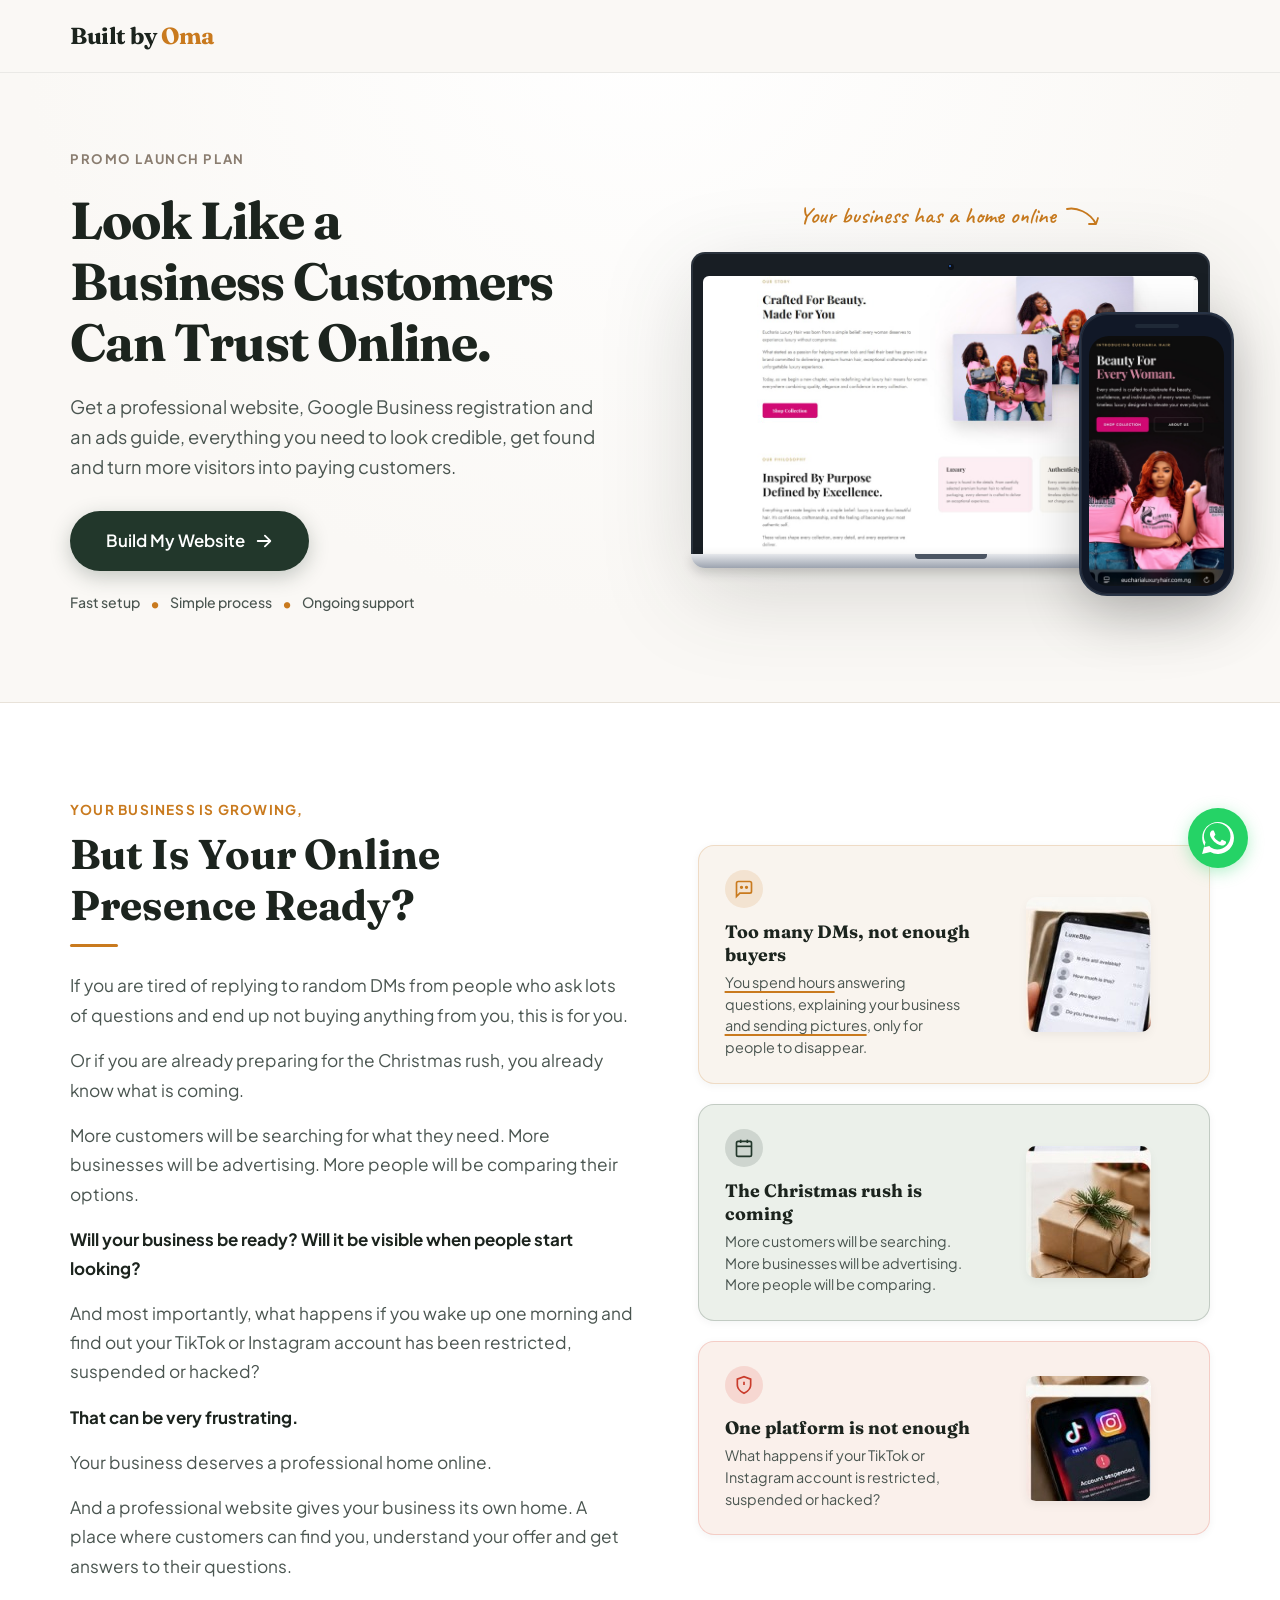
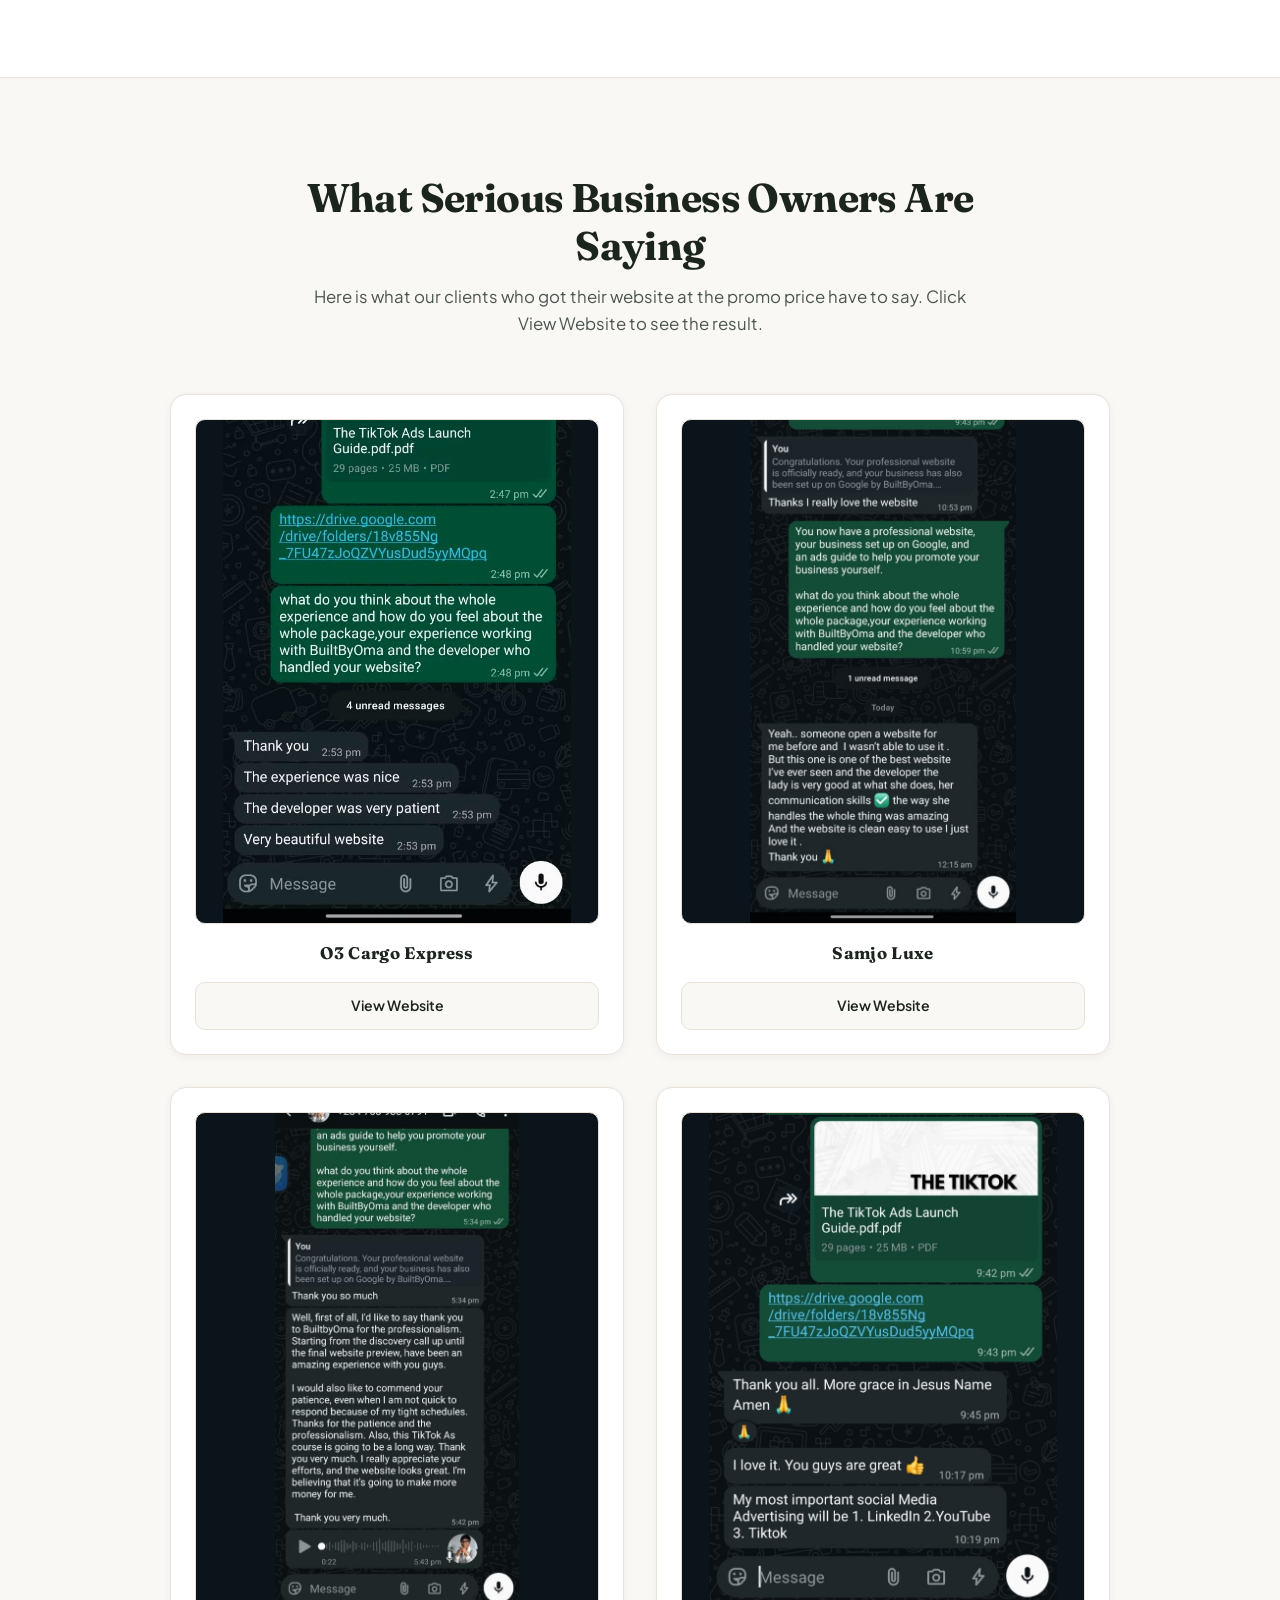
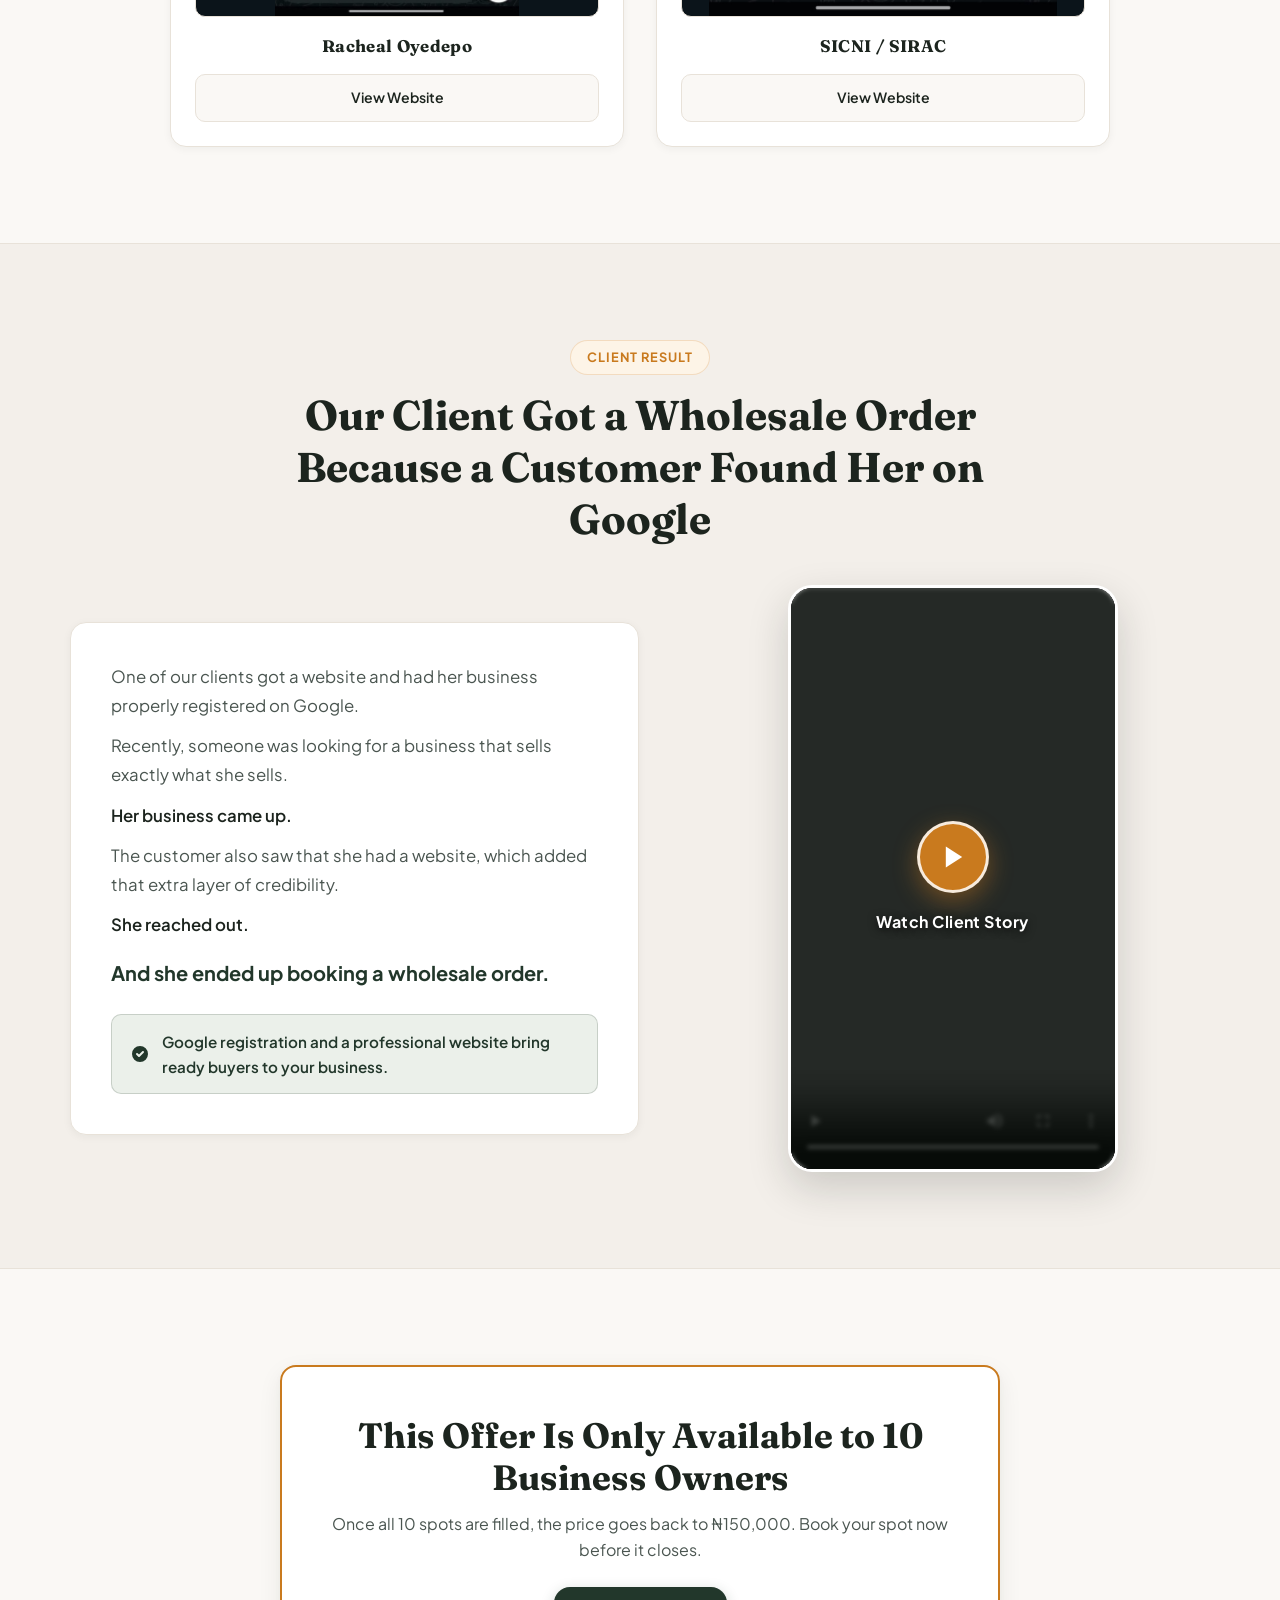
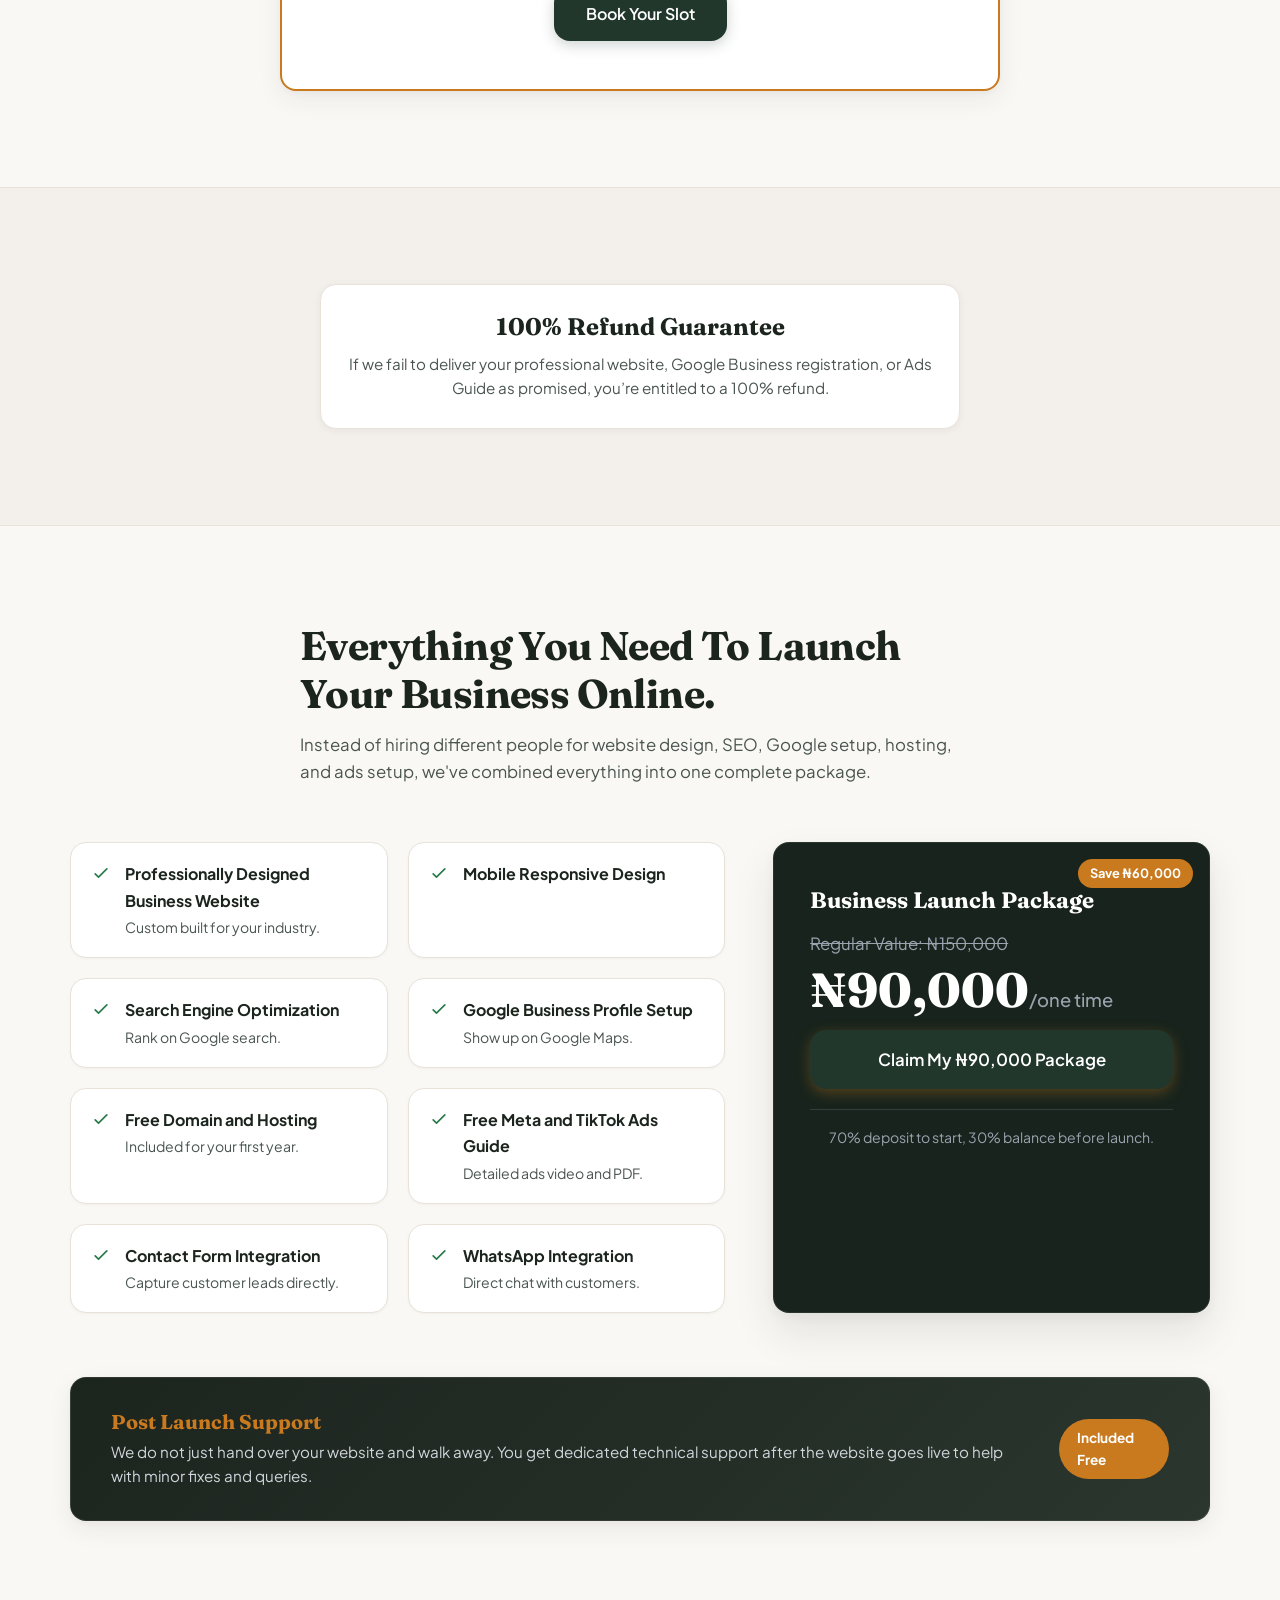
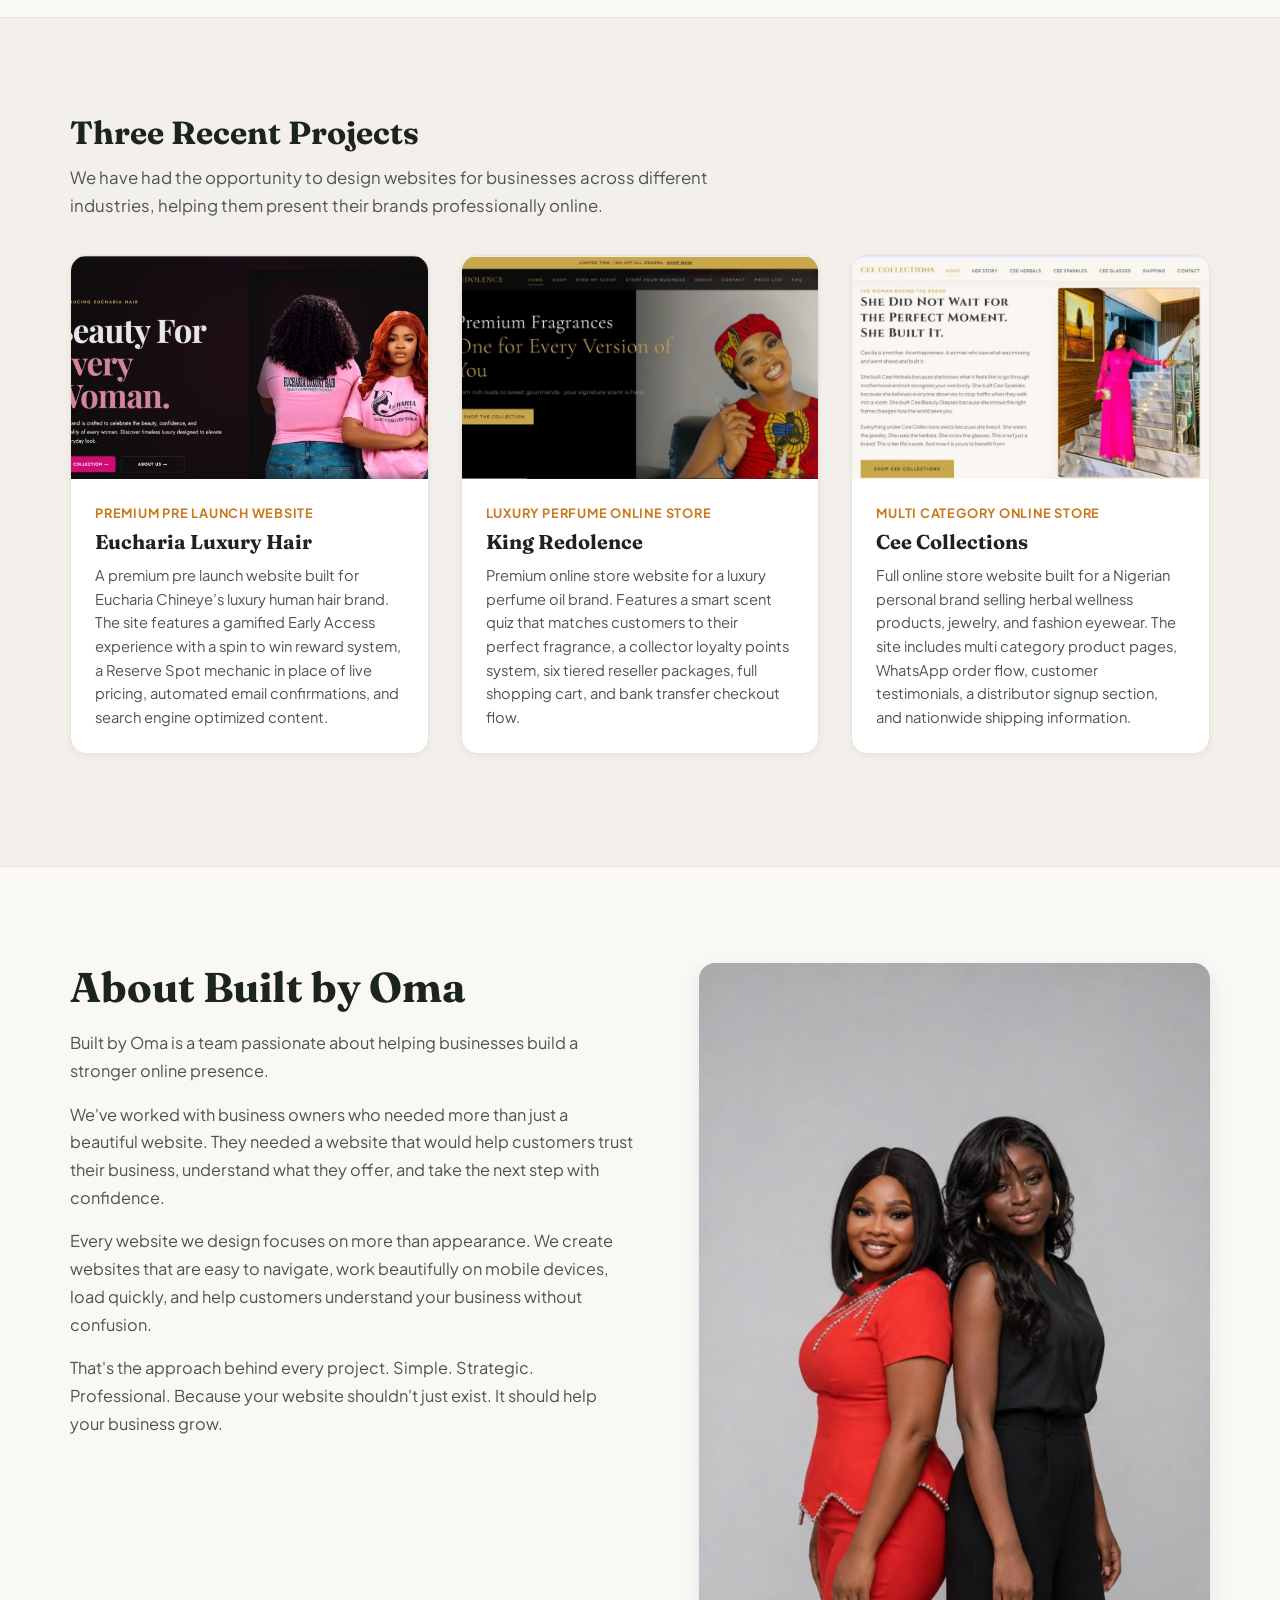
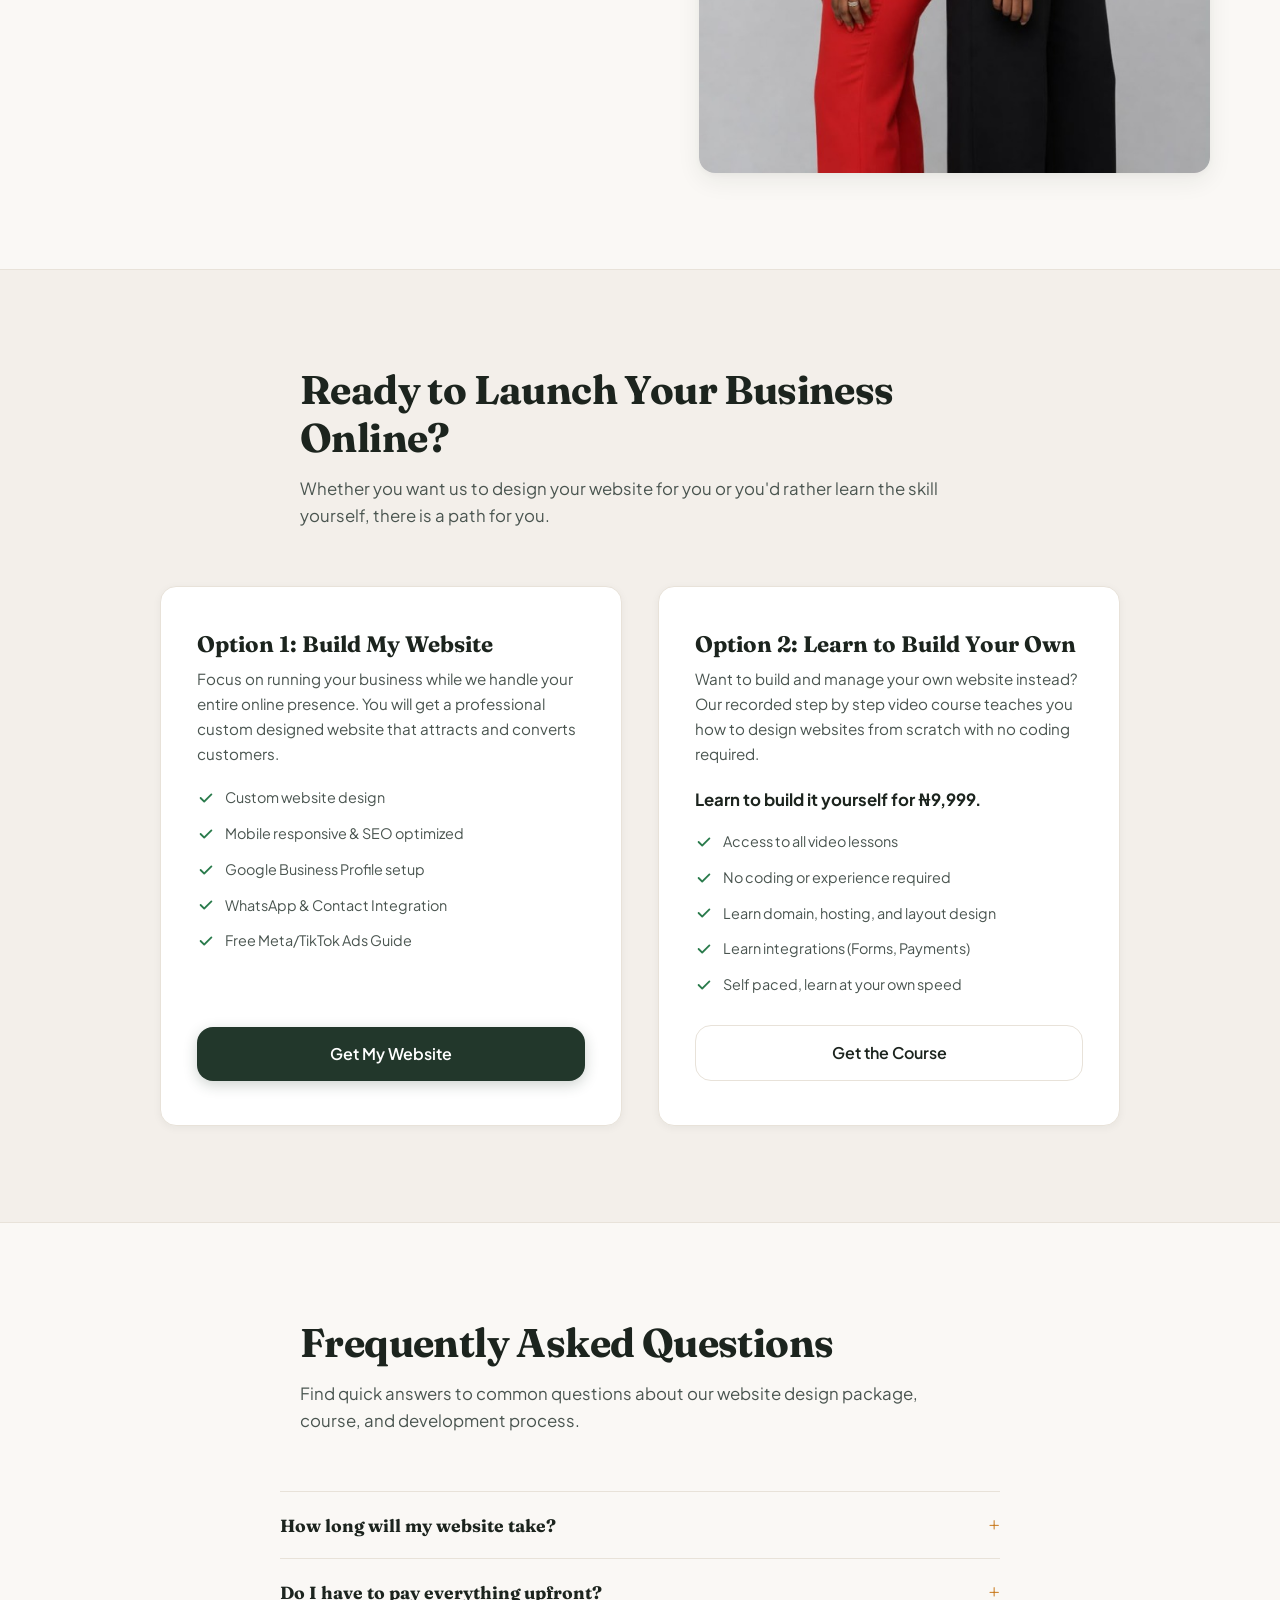
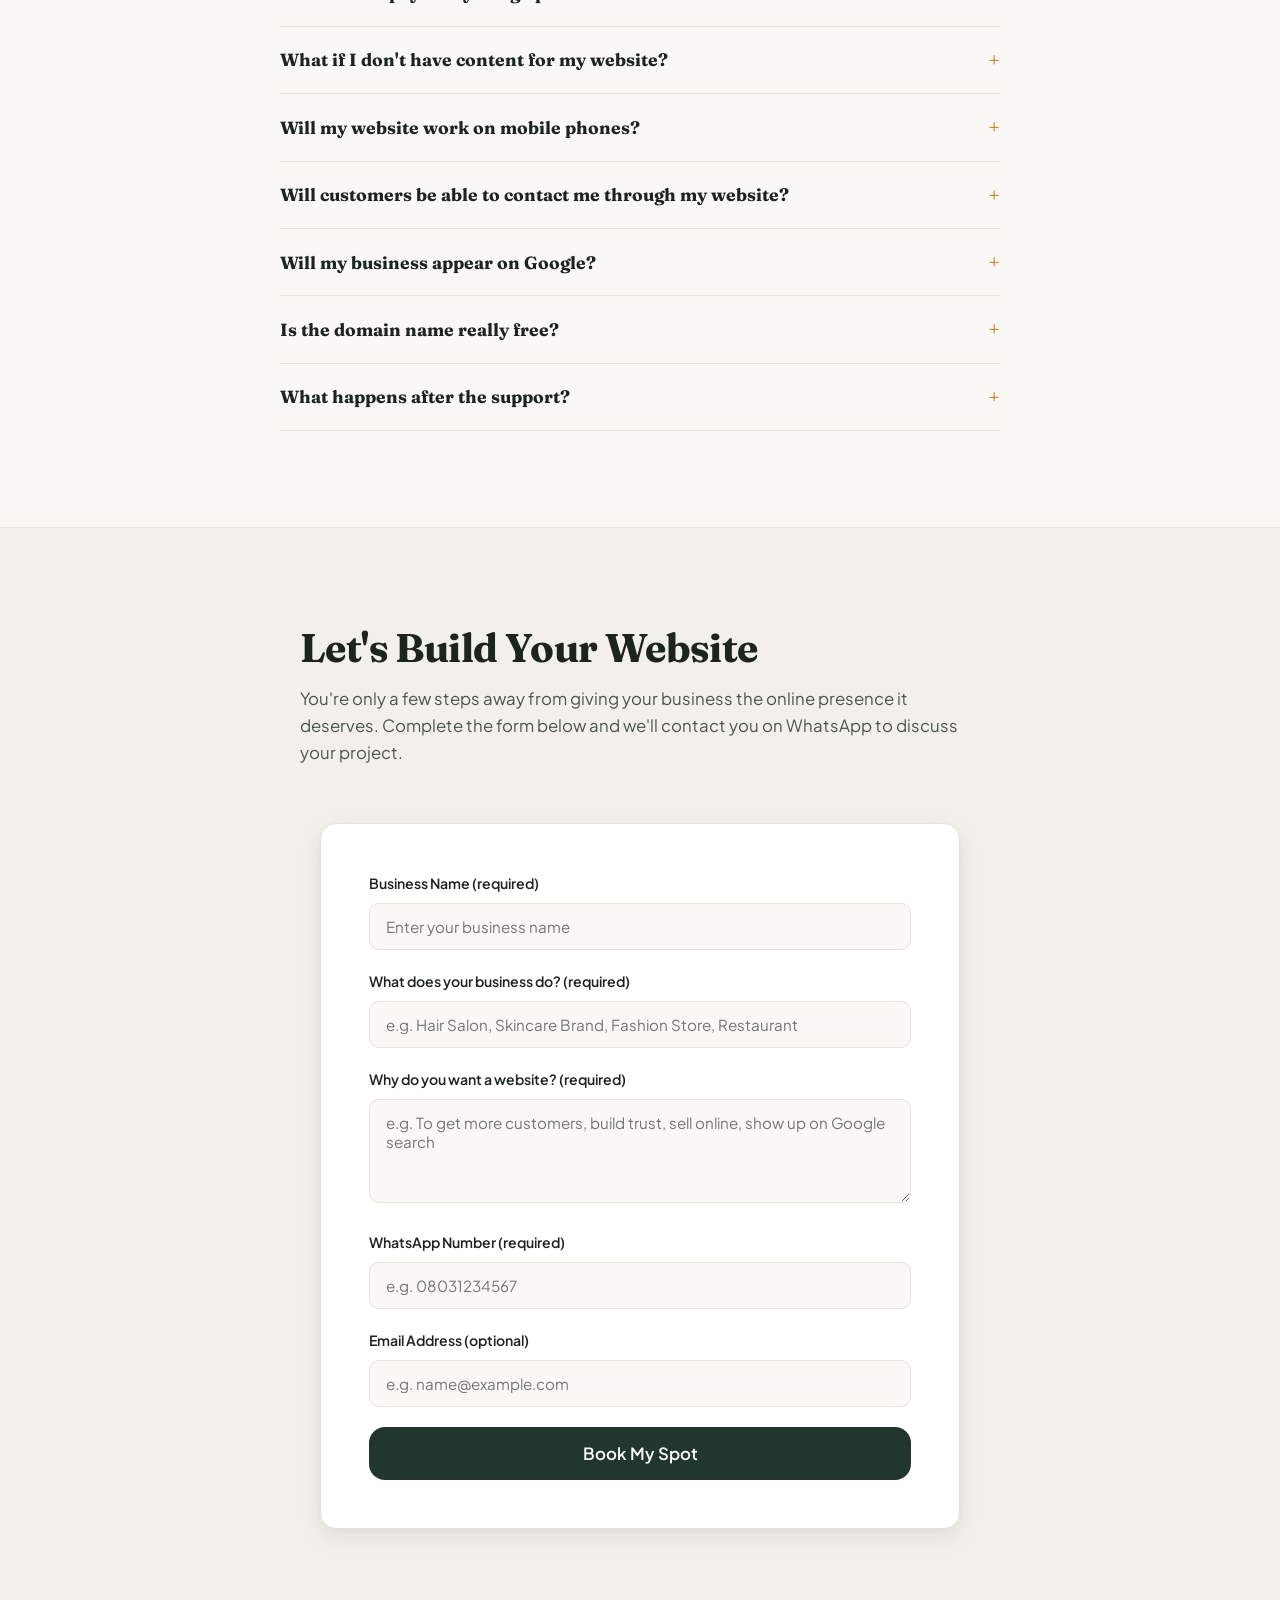
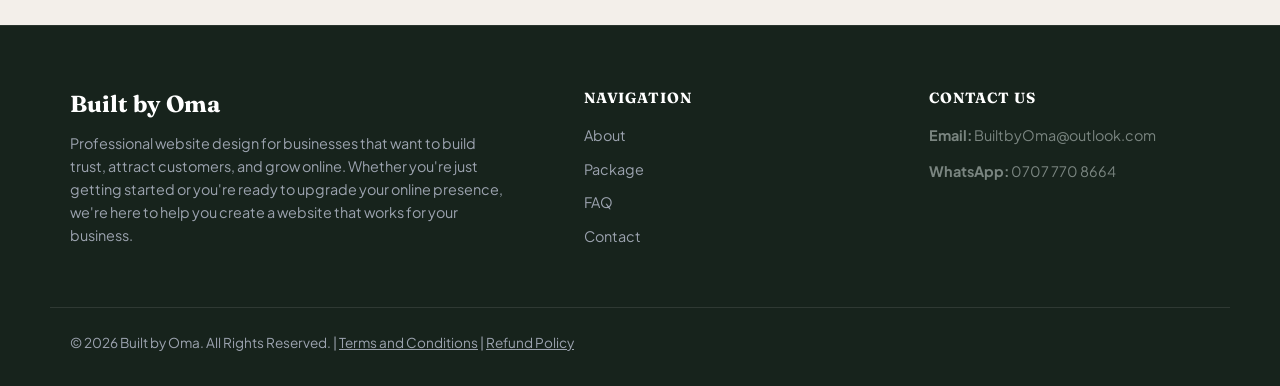
==== commit 13f4d0b0: "Follow Image 1 blueprint: strict left-aligned mobile/desktop hero, horizontal pain cards, IMG_2630 v" ====
--- a/index.html
+++ b/index.html
@@ -72,9 +72,6 @@
       <a href="#" class="logo">
         Built by <span>Oma</span>
       </a>
-      <div class="header-action">
-        <a href="https://wa.me/message/6P2BCB7RTWDBH1" target="_blank" rel="noopener noreferrer" class="btn btn-header">Build My Website</a>
-      </div>
     </div>
   </header>
 
@@ -83,8 +80,8 @@
     <section class="hero">
       <div class="container hero-grid">
         <div class="hero-text">
-          <div class="hero-tagline">Promo Launch Plan</div>
-          <h1>Look Like a Business Customers Can Trust Online.</h1>
+          <div class="hero-tagline">PROMO LAUNCH PLAN</div>
+          <h1>Look Like a<br>Business Customers<br>Can Trust Online.</h1>
           <p class="hero-desc">Get a professional website, Google Business registration and an ads guide, everything you need to look credible, get found and turn more visitors into paying customers.</p>
           
           <div class="hero-cta-group">
@@ -180,7 +177,7 @@
                 </svg>
               </div>
               <h3>Too many DMs, not enough buyers</h3>
-              <p>You spend hours answering questions, explaining your business and sending pictures, only for people to disappear.</p>
+              <p><span class="underline-accent">You spend hours</span> answering questions, explaining your business <span class="underline-accent">and sending pictures</span>, only for people to disappear.</p>
             </div>
             <div class="pain-card-media">
               <img src="images/pain-dms.png" alt="Customer messages asking questions in direct message" loading="lazy">
@@ -309,22 +306,17 @@
 
           <div class="client-story-media">
             <div class="video-player-container" id="clientStoryVideoContainer">
-              <div class="video-poster" id="clientStoryPoster">
-                <img src="images/eucharia-desktop-mockup.jpg" alt="Client success story preview" loading="lazy">
-                <div class="video-play-overlay">
-                  <button type="button" class="btn-play" id="playVideoBtn" aria-label="Play Client Story Video">
-                    <svg viewBox="0 0 24 24" fill="currentColor" width="28" height="28">
-                      <polygon points="5 3 19 12 5 21 5 3"/>
-                    </svg>
-                  </button>
-                  <span class="video-play-label">Watch Client Story</span>
-                </div>
-              </div>
-              <div class="video-player-frame" id="clientStoryPlayerFrame" style="display: none;">
-                <video id="clientStoryVideo" playsinline controls class="embedded-video">
-                  <source src="images/client-story.mp4" type="video/mp4">
-                  Your browser does not support the video tag.
-                </video>
+              <video id="clientStoryVideo" playsinline controls preload="metadata" class="embedded-video" src="images/IMG_2630.MP4#t=0.001">
+                <source src="images/IMG_2630.MP4" type="video/mp4">
+                Your browser does not support the video tag.
+              </video>
+              <div class="video-play-overlay" id="videoPlayOverlay">
+                <button type="button" class="btn-play" id="playVideoBtn" aria-label="Play Client Story Video">
+                  <svg viewBox="0 0 24 24" fill="currentColor" width="28" height="28">
+                    <polygon points="5 3 19 12 5 21 5 3"/>
+                  </svg>
+                </button>
+                <span class="video-play-label">Watch Client Story</span>
               </div>
             </div>
           </div>
@@ -717,11 +709,6 @@
     </svg>
   </a>
 
-  <!-- Mobile Sticky Bar -->
-  <div class="mobile-sticky-bar">
-    <a href="https://wa.me/message/6P2BCB7RTWDBH1" target="_blank" rel="noopener noreferrer" class="mobile-sticky-btn">Build My Website</a>
-  </div>
-
-  <script src="app.js?v=12"></script>
+  <script src="app.js?v=13"></script>
 </body>
 </html>
--- a/index.css
+++ b/index.css
@@ -83,7 +83,7 @@
   -webkit-font-smoothing: antialiased;
   -moz-osx-font-smoothing: grayscale;
   overflow-x: hidden;
-  padding-bottom: 72px; /* Bottom space for mobile sticky bar */
+  padding-bottom: 0;
 }
 
 h1, h2, h3, h4 {
@@ -290,30 +290,29 @@
 }
 
 .hero-text {
-  text-align: center;
+  text-align: left;
 }
 
 .hero-tagline {
-  background-color: var(--color-accent-light);
-  color: var(--color-accent);
-  display: inline-flex;
-  align-items: center;
-  padding: 6px 16px;
-  border-radius: var(--radius-full);
-  font-size: 0.8rem;
+  display: block;
+  font-size: 0.82rem;
   font-weight: 700;
-  margin-bottom: 18px;
+  color: #8A7D70;
   text-transform: uppercase;
-  letter-spacing: 0.08em;
-  border: 1px solid rgba(201, 122, 30, 0.25);
+  letter-spacing: 0.12em;
+  margin-bottom: 20px;
+  background: none;
+  border: none;
+  padding: 0;
 }
 
 .hero h1 {
-  font-size: 2.25rem;
+  font-size: 2.35rem;
   line-height: 1.18;
   margin-bottom: 18px;
   letter-spacing: -0.02em;
   color: var(--color-text-primary);
+  text-align: left;
 }
 
 .hero-desc {
@@ -322,25 +321,27 @@
   color: var(--color-text-secondary);
   margin-bottom: 28px;
   max-width: 540px;
-  margin-left: auto;
-  margin-right: auto;
+  margin-left: 0;
+  margin-right: 0;
+  text-align: left;
 }
 
 .hero-cta-group {
   display: flex;
-  justify-content: center;
+  justify-content: flex-start;
   margin-bottom: 18px;
 }
 
 .hero-micro-proof {
   display: flex;
   align-items: center;
-  justify-content: center;
+  justify-content: flex-start;
   flex-wrap: wrap;
   gap: 10px;
   font-size: 0.88rem;
   font-weight: 500;
   color: var(--color-text-secondary);
+  text-align: left;
 }
 
 .micro-dot {
@@ -618,13 +619,20 @@
 
 .pain-card {
   display: grid;
-  grid-template-columns: 1.35fr 0.85fr;
+  grid-template-columns: 1fr 115px;
   align-items: center;
   gap: 16px;
-  padding: 22px 24px;
+  padding: 20px 22px;
   border-radius: var(--radius-md);
   box-shadow: var(--shadow-sm);
   transition: var(--transition-smooth);
+}
+
+.underline-accent {
+  text-decoration: underline;
+  text-decoration-color: var(--color-accent);
+  text-decoration-thickness: 2px;
+  text-underline-offset: 3px;
 }
 
 .pain-card:hover {
@@ -673,7 +681,7 @@
 }
 
 .pain-card-text h3 {
-  font-size: 1.15rem;
+  font-size: 1.12rem;
   margin-bottom: 6px;
   color: var(--color-text-primary);
   line-height: 1.3;
@@ -708,6 +716,16 @@
     align-items: center;
   }
 
+  .pain-card {
+    grid-template-columns: 1.25fr 0.95fr;
+    gap: 20px;
+    padding: 24px 26px;
+  }
+
+  .pain-card-media img {
+    max-height: 135px;
+  }
+
   .pain-content h2 {
     font-size: 2.6rem;
   }
@@ -719,12 +737,34 @@
 
 @media (max-width: 480px) {
   .pain-card {
-    grid-template-columns: 1fr;
-    gap: 16px;
+    grid-template-columns: 1fr 95px;
+    gap: 12px;
+    padding: 16px 14px;
+  }
+  
+  .pain-card-icon {
+    width: 32px;
+    height: 32px;
+    margin-bottom: 8px;
+  }
+
+  .pain-card-icon svg {
+    width: 17px;
+    height: 17px;
+  }
+  
+  .pain-card-text h3 {
+    font-size: 0.98rem;
+    margin-bottom: 4px;
+  }
+  
+  .pain-card-text p {
+    font-size: 0.82rem;
+    line-height: 1.4;
   }
   
   .pain-card-media img {
-    max-height: 160px;
+    max-height: 105px;
   }
 }
 
@@ -919,36 +959,32 @@
 }
 
 /* Video Player Container */
+.client-story-media {
+  display: flex;
+  justify-content: center;
+  align-items: center;
+}
+
 .video-player-container {
   position: relative;
   width: 100%;
-  border-radius: var(--radius-md);
+  max-width: 330px;
+  margin: 0 auto;
+  border-radius: 24px;
   overflow: hidden;
-  box-shadow: var(--shadow-lg);
-  border: 1px solid rgba(28, 36, 30, 0.1);
-  background-color: #0D1117;
-  aspect-ratio: 16 / 10;
-}
-
-.video-poster {
-  position: relative;
-  width: 100%;
-  height: 100%;
-  cursor: pointer;
-}
-
-.video-poster img {
+  box-shadow: 0 16px 40px rgba(28, 36, 30, 0.18);
+  border: 3px solid #FFFFFF;
+  background-color: #000000;
+  aspect-ratio: 9 / 16;
+}
+
+.embedded-video {
   width: 100%;
   height: 100%;
   object-fit: cover;
-  filter: brightness(0.85);
-  transition: filter 0.3s ease, transform 0.4s ease;
-  border-radius: 0;
-}
-
-.video-poster:hover img {
-  filter: brightness(0.72);
-  transform: scale(1.02);
+  display: block;
+  border-radius: 20px;
+  background-color: #000000;
 }
 
 .video-play-overlay {
@@ -961,51 +997,52 @@
   flex-direction: column;
   align-items: center;
   justify-content: center;
-  gap: 14px;
+  gap: 16px;
+  background: rgba(18, 28, 22, 0.4);
+  backdrop-filter: blur(2px);
+  -webkit-backdrop-filter: blur(2px);
+  cursor: pointer;
+  transition: opacity 0.3s ease, visibility 0.3s ease;
+  z-index: 10;
+}
+
+.video-play-overlay.hidden {
+  opacity: 0;
+  visibility: hidden;
+  pointer-events: none;
 }
 
 .btn-play {
-  width: 74px;
-  height: 74px;
+  width: 72px;
+  height: 72px;
   border-radius: 50%;
   background: var(--color-accent);
   color: #FFFFFF;
-  border: none;
+  border: 3px solid rgba(255, 255, 255, 0.85);
   display: flex;
   align-items: center;
   justify-content: center;
   cursor: pointer;
   box-shadow: 0 8px 24px rgba(201, 122, 30, 0.45);
-  transition: transform 0.25s cubic-bezier(0.175, 0.885, 0.32, 1.275), box-shadow 0.25s ease;
+  transition: transform 0.25s cubic-bezier(0.175, 0.885, 0.32, 1.275), box-shadow 0.25s ease, background-color 0.2s ease;
 }
 
 .btn-play svg {
   margin-left: 3px;
 }
 
-.video-poster:hover .btn-play {
-  transform: scale(1.12);
+.video-play-overlay:hover .btn-play {
+  transform: scale(1.1);
+  background-color: var(--color-accent-hover);
   box-shadow: 0 12px 30px rgba(201, 122, 30, 0.6);
 }
 
 .video-play-label {
   color: #FFFFFF;
   font-weight: 700;
-  font-size: 1.05rem;
+  font-size: 1rem;
   letter-spacing: 0.03em;
-  text-shadow: 0 2px 6px rgba(0, 0, 0, 0.7);
-}
-
-.video-player-frame {
-  width: 100%;
-  height: 100%;
-}
-
-.embedded-video {
-  width: 100%;
-  height: 100%;
-  object-fit: cover;
-  display: block;
+  text-shadow: 0 2px 8px rgba(0, 0, 0, 0.8);
 }
 
 @media (min-width: 992px) {
@@ -1842,47 +1879,12 @@
 }
 
 /* ==========================================================================
-   17. MOBILE STICKY BAR & FLOATING WHATSAPP
+   17. FLOATING WHATSAPP BUTTON
    ========================================================================== */
-.mobile-sticky-bar {
-  position: fixed;
-  bottom: 0;
-  left: 0;
-  width: 100%;
-  background-color: rgba(250, 248, 245, 0.96);
-  backdrop-filter: blur(12px);
-  -webkit-backdrop-filter: blur(12px);
-  padding: 12px 20px;
-  border-top: 1px solid var(--color-border);
-  box-shadow: 0 -4px 16px rgba(0, 0, 0, 0.05);
-  z-index: 999;
-}
-
-.mobile-sticky-btn {
-  display: flex;
-  align-items: center;
-  justify-content: center;
-  width: 100%;
-  background-color: var(--color-primary);
-  color: #FFFFFF;
-  padding: 13px;
-  border-radius: var(--radius-md);
-  font-weight: 700;
-  font-size: 0.98rem;
-  min-height: 48px;
-  box-shadow: 0 4px 14px rgba(34, 55, 43, 0.25);
-}
-
-@media (min-width: 992px) {
-  .mobile-sticky-bar {
-    display: none !important;
-  }
-}
-
 /* Floating WhatsApp Button */
 .whatsapp-float {
   position: fixed;
-  bottom: 86px;
+  bottom: 24px;
   right: 20px;
   width: 52px;
   height: 52px;
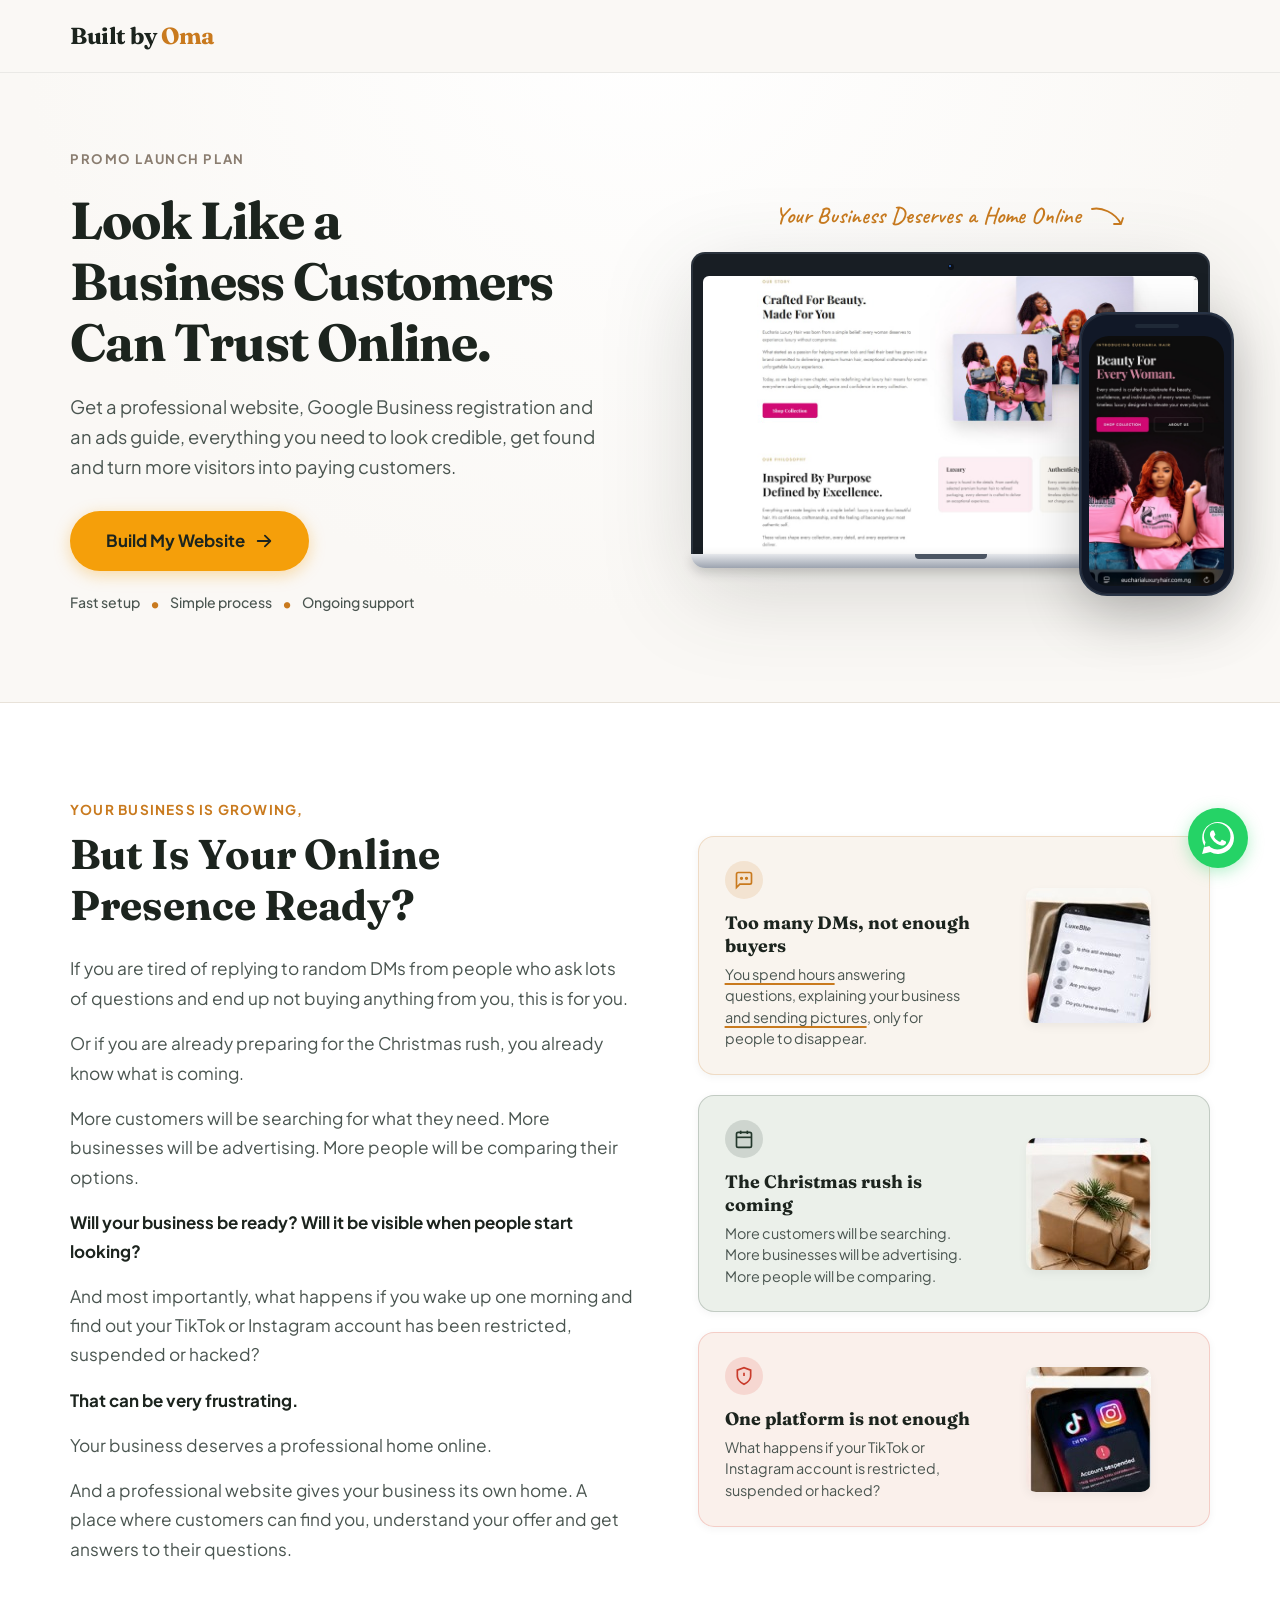
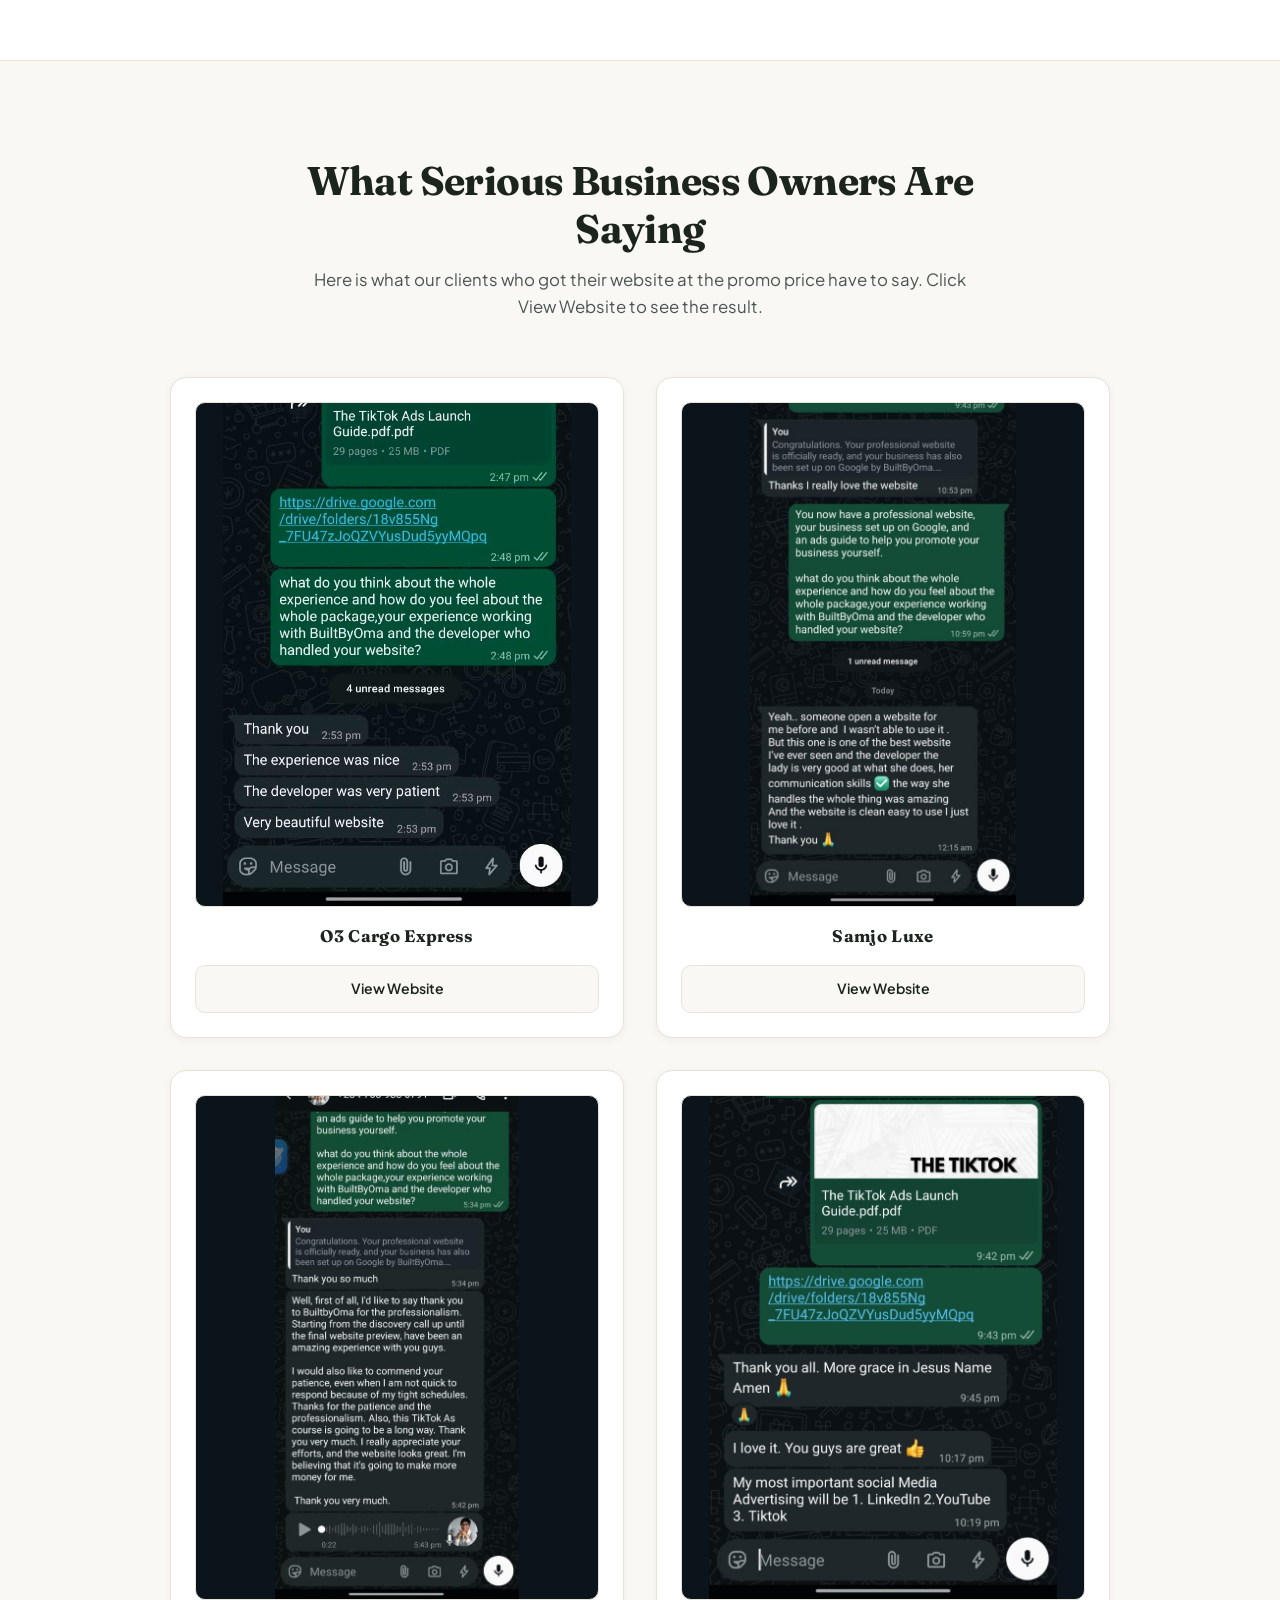
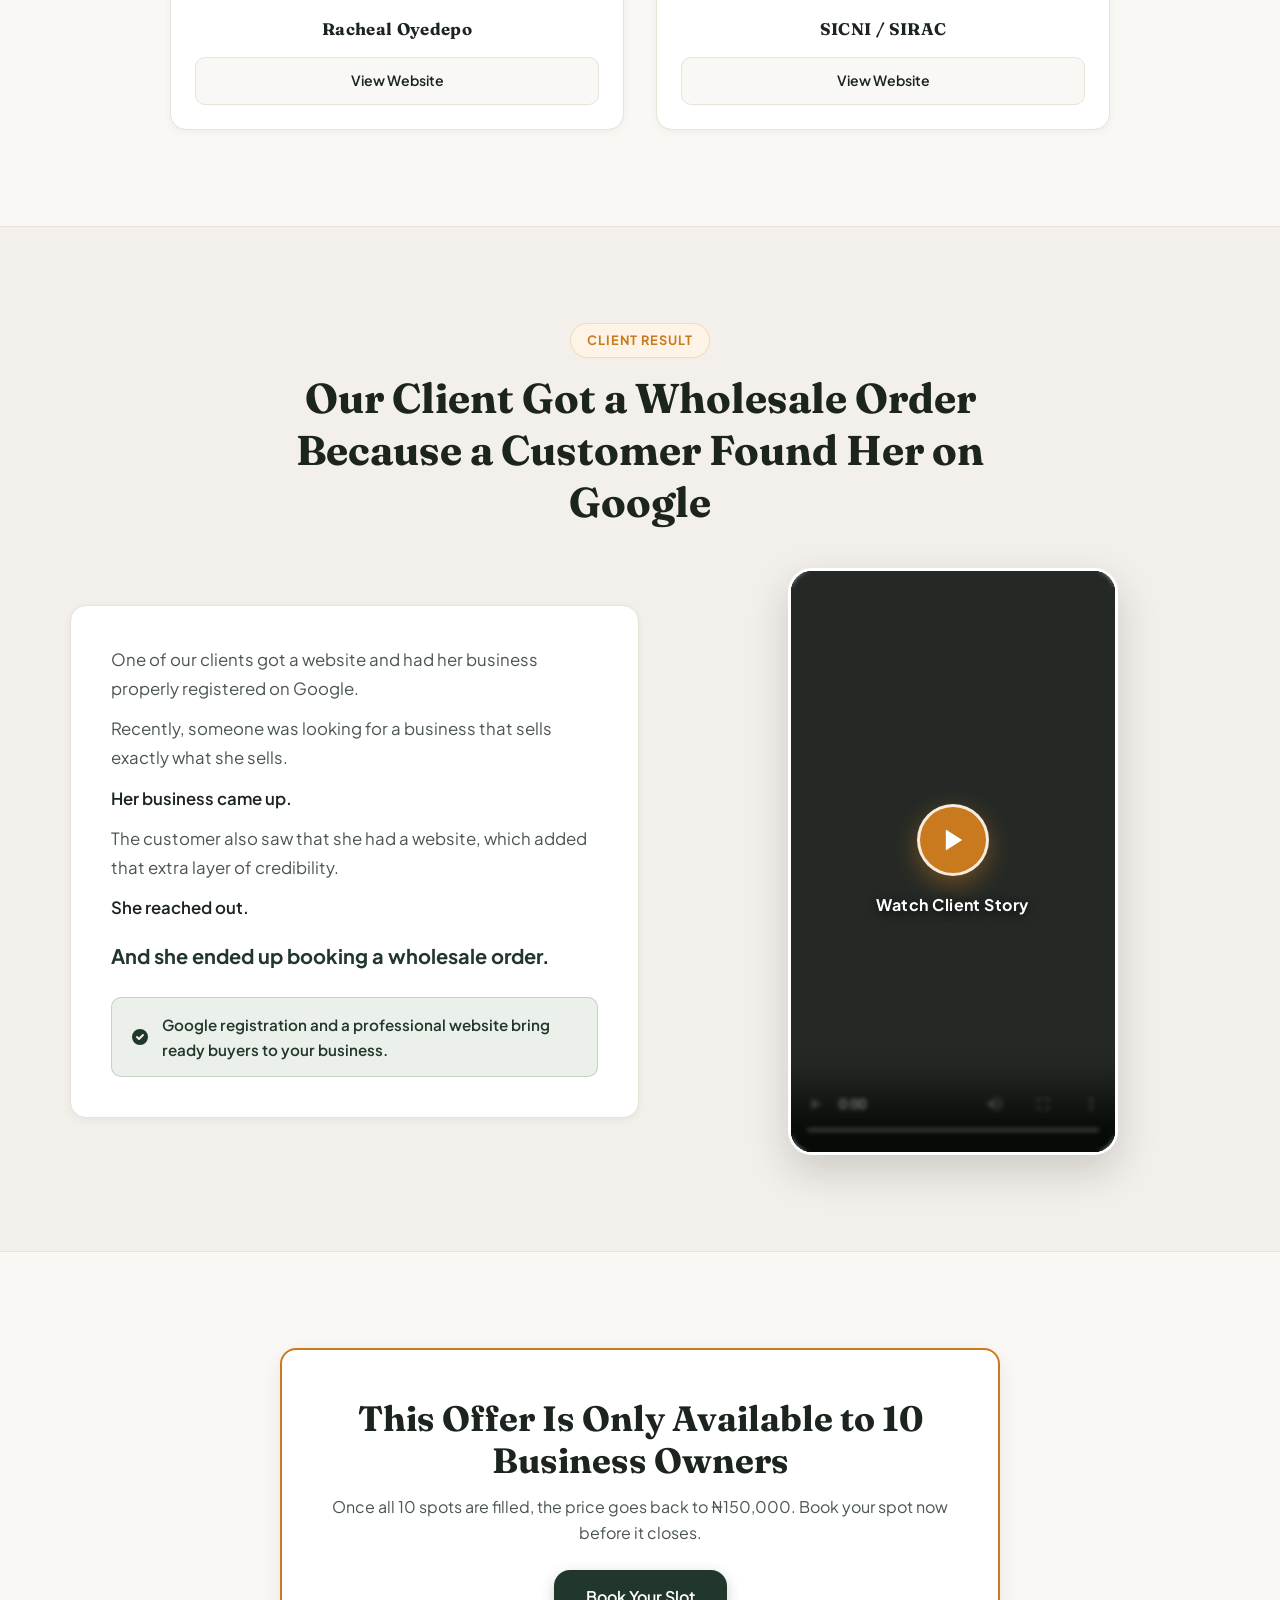
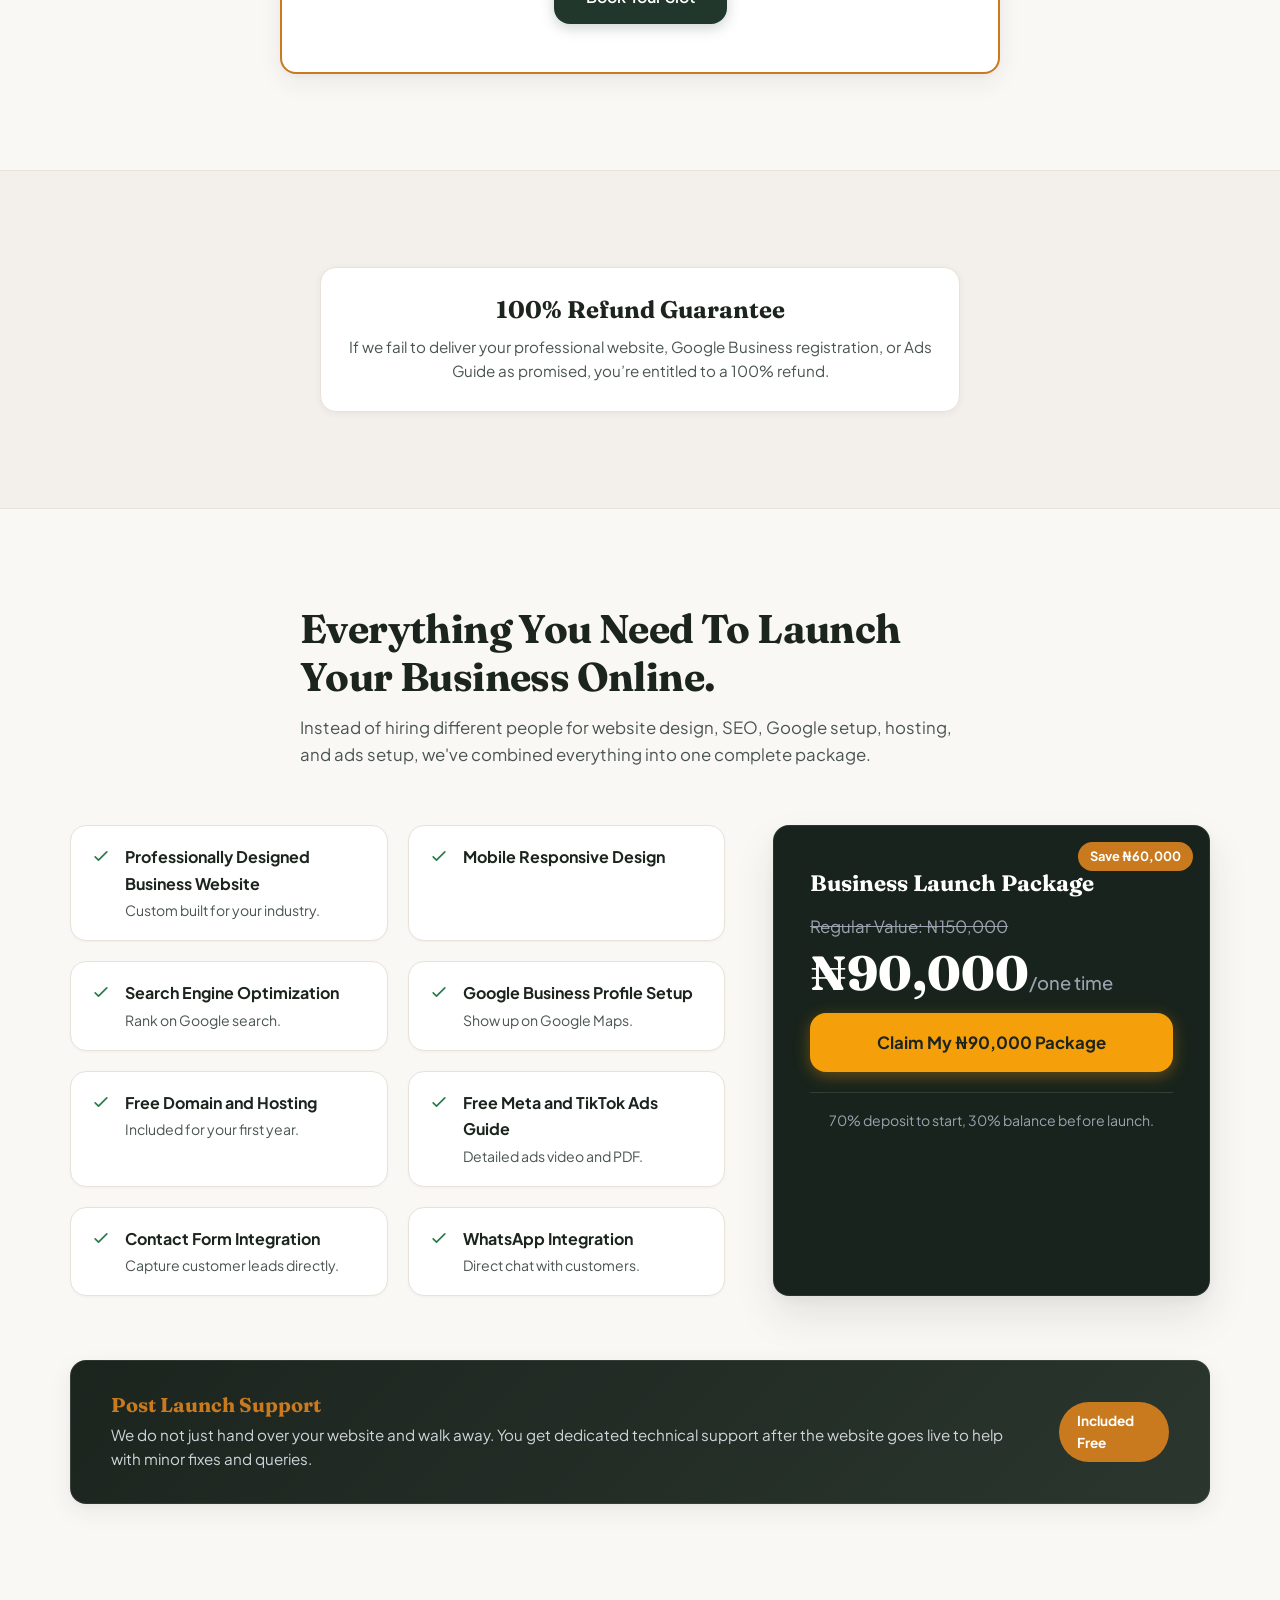
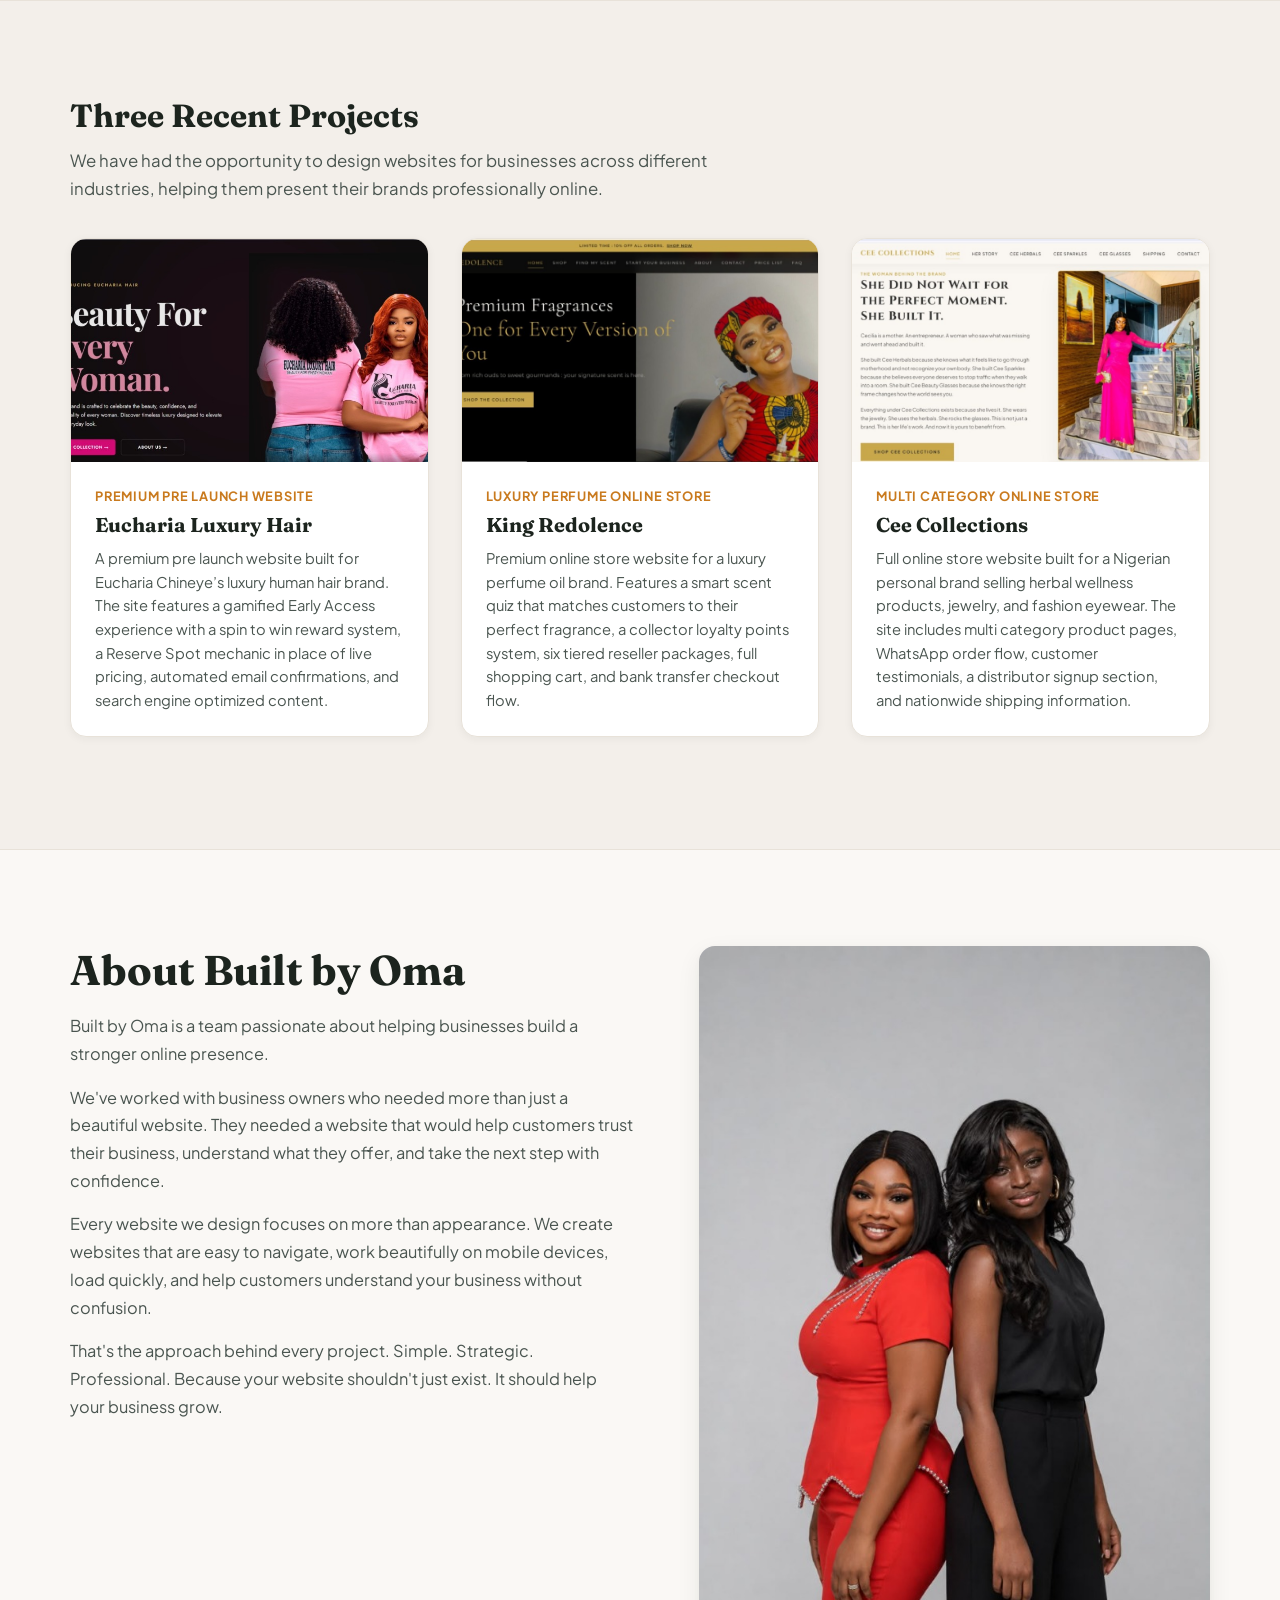
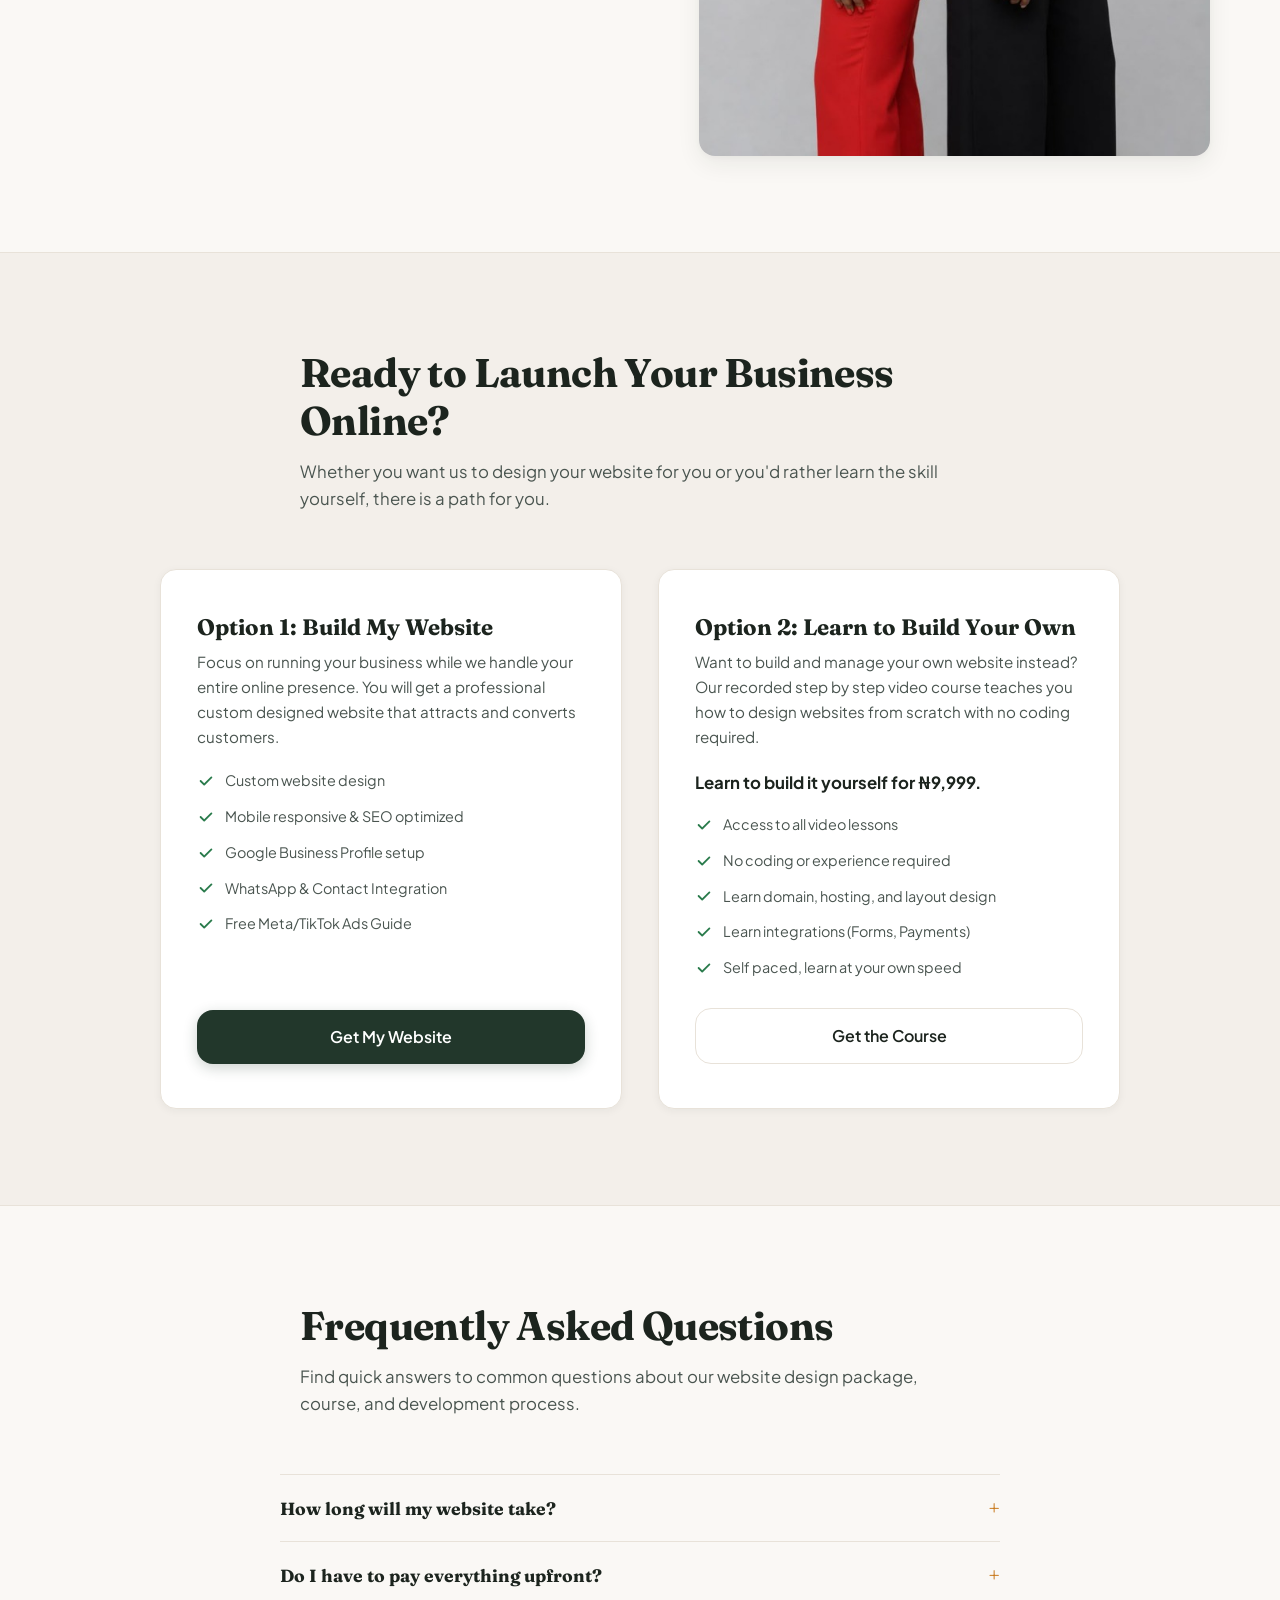
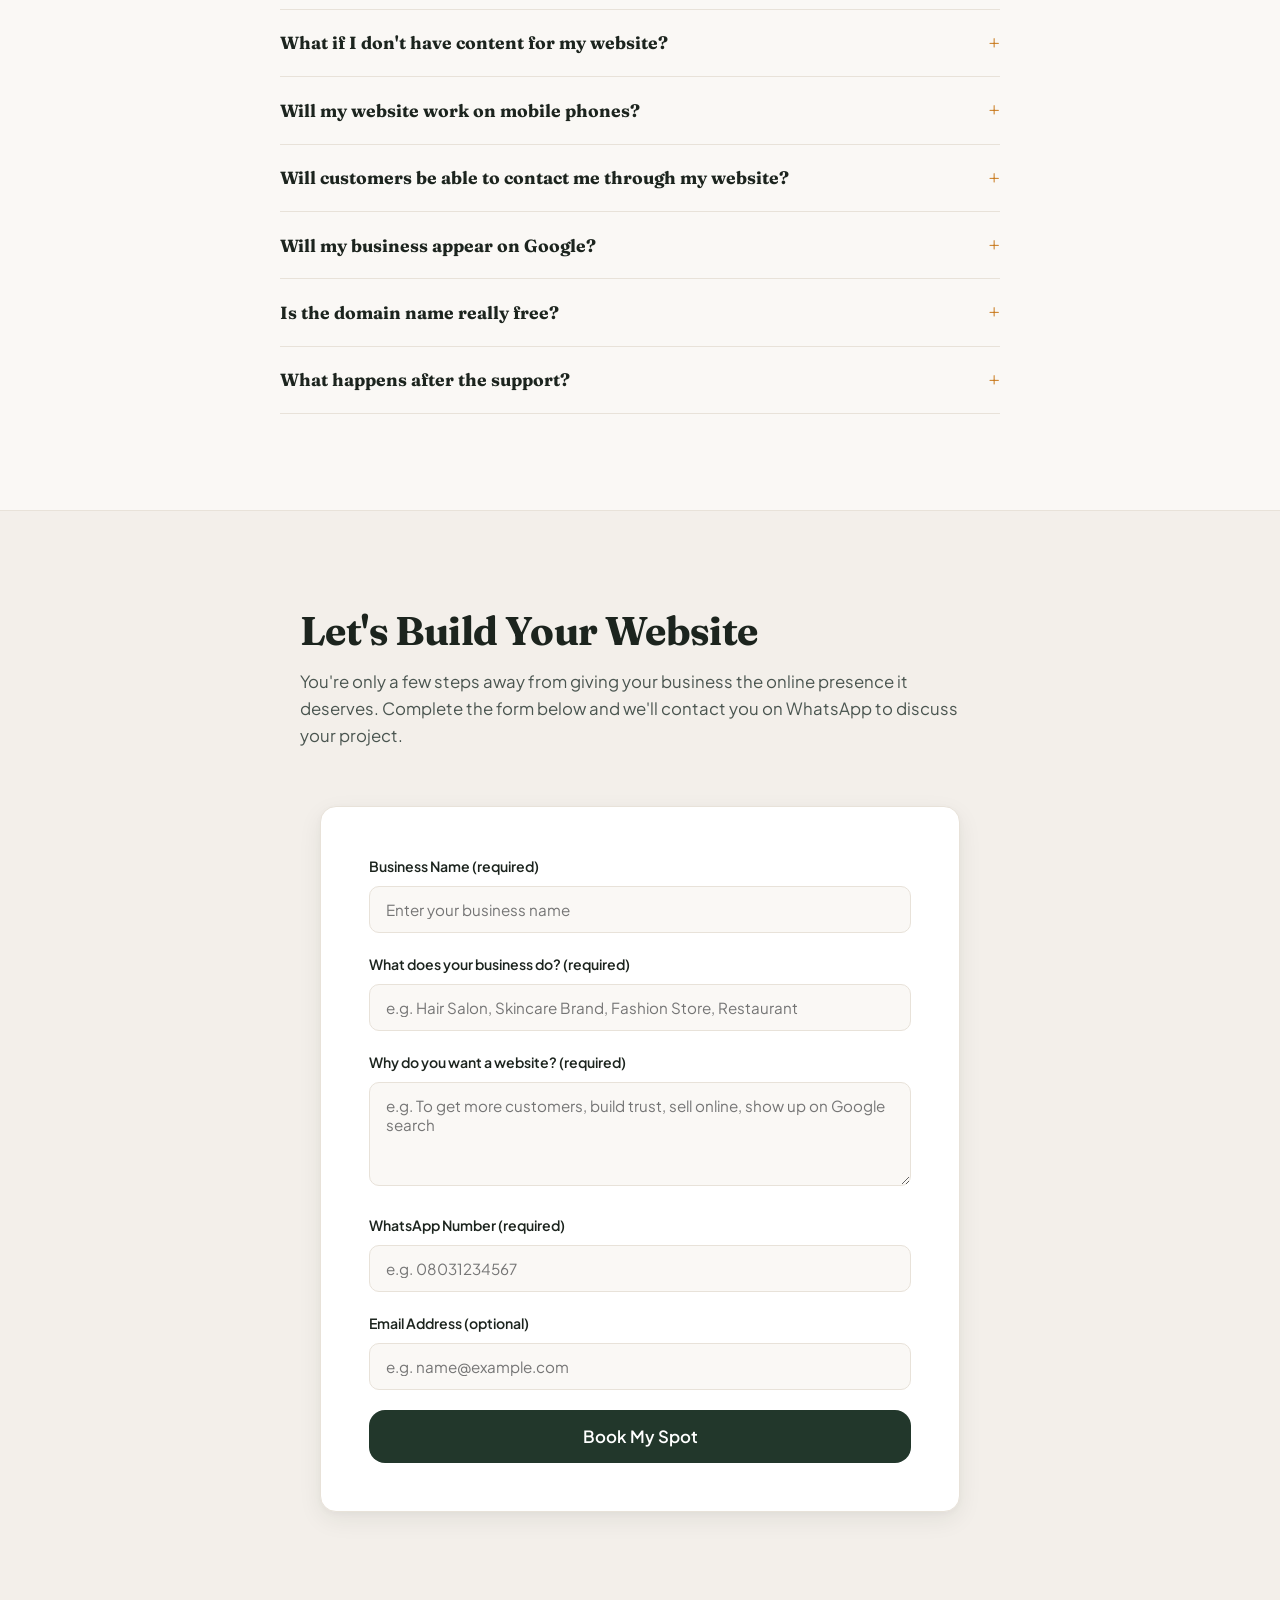
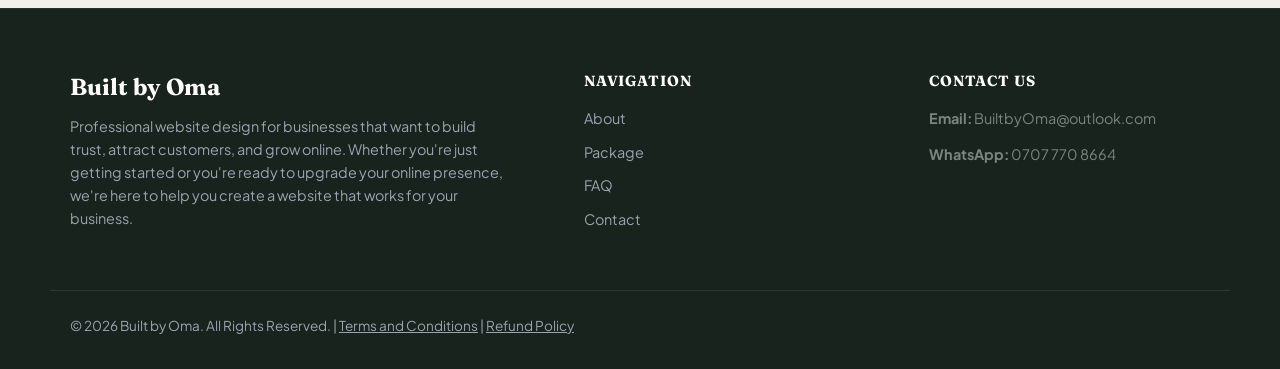
==== commit 12dec05e: "Apply targeted refinements: brand yellow hero/offer CTAs, deserves home copy, remove accent bar, mob" ====
--- a/index.html
+++ b/index.html
@@ -85,7 +85,7 @@
           <p class="hero-desc">Get a professional website, Google Business registration and an ads guide, everything you need to look credible, get found and turn more visitors into paying customers.</p>
           
           <div class="hero-cta-group">
-            <a href="https://wa.me/message/6P2BCB7RTWDBH1" target="_blank" rel="noopener noreferrer" class="btn btn-primary btn-hero">
+            <a href="https://wa.me/message/6P2BCB7RTWDBH1" target="_blank" rel="noopener noreferrer" class="btn btn-hero">
               <span>Build My Website</span>
               <svg viewBox="0 0 20 20" fill="currentColor" width="18" height="18" class="btn-arrow"><path fill-rule="evenodd" d="M10.293 3.293a1 1 0 011.414 0l6 6a1 1 0 010 1.414l-6 6a1 1 0 01-1.414-1.414L14.586 11H3a1 1 0 110-2h11.586l-4.293-4.293a1 1 0 010-1.414z" clip-rule="evenodd"/></svg>
             </a>
@@ -102,7 +102,7 @@
 
         <div class="hero-visual">
           <div class="script-annotation">
-            <span>Your business has a home online</span>
+            <span>Your Business Deserves a Home Online</span>
             <svg class="annotation-arrow" width="38" height="26" viewBox="0 0 38 26" fill="none">
               <path d="M3 5C12 3 26 8 32 20M32 20L25 20M32 20L34 14" stroke="currentColor" stroke-width="1.8" stroke-linecap="round" stroke-linejoin="round"/>
             </svg>
@@ -151,7 +151,6 @@
         <div class="pain-content">
           <div class="pain-kicker">YOUR BUSINESS IS GROWING,</div>
           <h2>But Is Your Online Presence Ready?</h2>
-          <div class="accent-bar"></div>
 
           <div class="pain-paragraphs">
             <p>If you are tired of replying to random DMs from people who ask lots of questions and end up not buying anything from you, this is for you.</p>
@@ -418,7 +417,7 @@
             <div class="price-original">Regular Value: ₦150,000</div>
             <div class="price-promo">₦90,000<span>/one time</span></div>
 
-            <a href="https://wa.me/message/6P2BCB7RTWDBH1" target="_blank" rel="noopener noreferrer" class="btn btn-submit btn-pricing">Claim My ₦90,000 Package</a>
+            <a href="https://wa.me/message/6P2BCB7RTWDBH1" target="_blank" rel="noopener noreferrer" class="btn btn-pricing">Claim My ₦90,000 Package</a>
             
             <div class="pricing-terms">
               70% deposit to start, 30% balance before launch.
--- a/index.css
+++ b/index.css
@@ -19,6 +19,9 @@
   --color-accent-hover: #B46A14;
   --color-accent-light: #FDF4E7;         /* Delicate Amber Cream */
   --color-accent-rgb: 201, 122, 30;
+
+  --color-yellow: hsl(38, 92%, 50%);     /* Bright Brand Yellow / Amber */
+  --color-yellow-hover: hsl(38, 92%, 44%);
 
   --color-bg: #FAF8F5;                   /* Warm Linen / Cream Page Background */
   --color-surface: #F3EFEA;              /* Subtle Warm Tint for Alternating Sections */
@@ -251,11 +254,23 @@
 .btn-hero {
   padding: 16px 36px;
   font-size: 1.05rem;
+  font-weight: 700;
   border-radius: var(--radius-full);
-  box-shadow: 0 6px 20px rgba(34, 55, 43, 0.25);
+  background-color: var(--color-yellow);
+  color: #1C241E;
+  box-shadow: 0 4px 16px rgba(245, 158, 11, 0.35);
+  border: none;
+}
+
+.btn-hero:hover {
+  background-color: var(--color-yellow-hover);
+  color: #1C241E;
+  transform: translateY(-2px);
+  box-shadow: 0 8px 24px rgba(245, 158, 11, 0.45);
 }
 
 .btn-arrow {
+  color: #1C241E;
   transition: transform 0.25s ease;
 }
 
@@ -584,15 +599,11 @@
   font-size: 2.1rem;
   line-height: 1.22;
   color: var(--color-text-primary);
-  margin-bottom: 14px;
+  margin-bottom: 24px;
 }
 
 .accent-bar {
-  width: 48px;
-  height: 3px;
-  background-color: var(--color-accent);
-  border-radius: 2px;
-  margin-bottom: 24px;
+  display: none !important;
 }
 
 .pain-paragraphs p {
@@ -732,6 +743,14 @@
 
   .pain-paragraphs p {
     font-size: 1.08rem;
+  }
+}
+
+/* Mobile: show ONLY Christmas Rush card immediately after long text */
+@media (max-width: 991px) {
+  .pain-card-dms,
+  .pain-card-suspended {
+    display: none !important;
   }
 }
 
@@ -1242,19 +1261,22 @@
 
 .btn-pricing {
   width: 100%;
-  background-color: var(--color-accent);
-  color: #FFFFFF;
+  background-color: var(--color-yellow) !important;
+  color: #1C241E !important;
+  font-weight: 700;
   font-size: 1.05rem;
   padding: 16px;
   border-radius: var(--radius-md);
-  box-shadow: 0 4px 14px rgba(201, 122, 30, 0.35);
+  box-shadow: 0 4px 16px rgba(245, 158, 11, 0.35);
+  border: none;
+  transition: var(--transition-smooth);
 }
 
 .btn-pricing:hover {
-  background-color: var(--color-accent-hover);
-  color: #FFFFFF;
+  background-color: var(--color-yellow-hover) !important;
+  color: #1C241E !important;
   transform: translateY(-2px);
-  box-shadow: 0 8px 22px rgba(201, 122, 30, 0.45);
+  box-shadow: 0 8px 24px rgba(245, 158, 11, 0.45);
 }
 
 .pricing-terms {
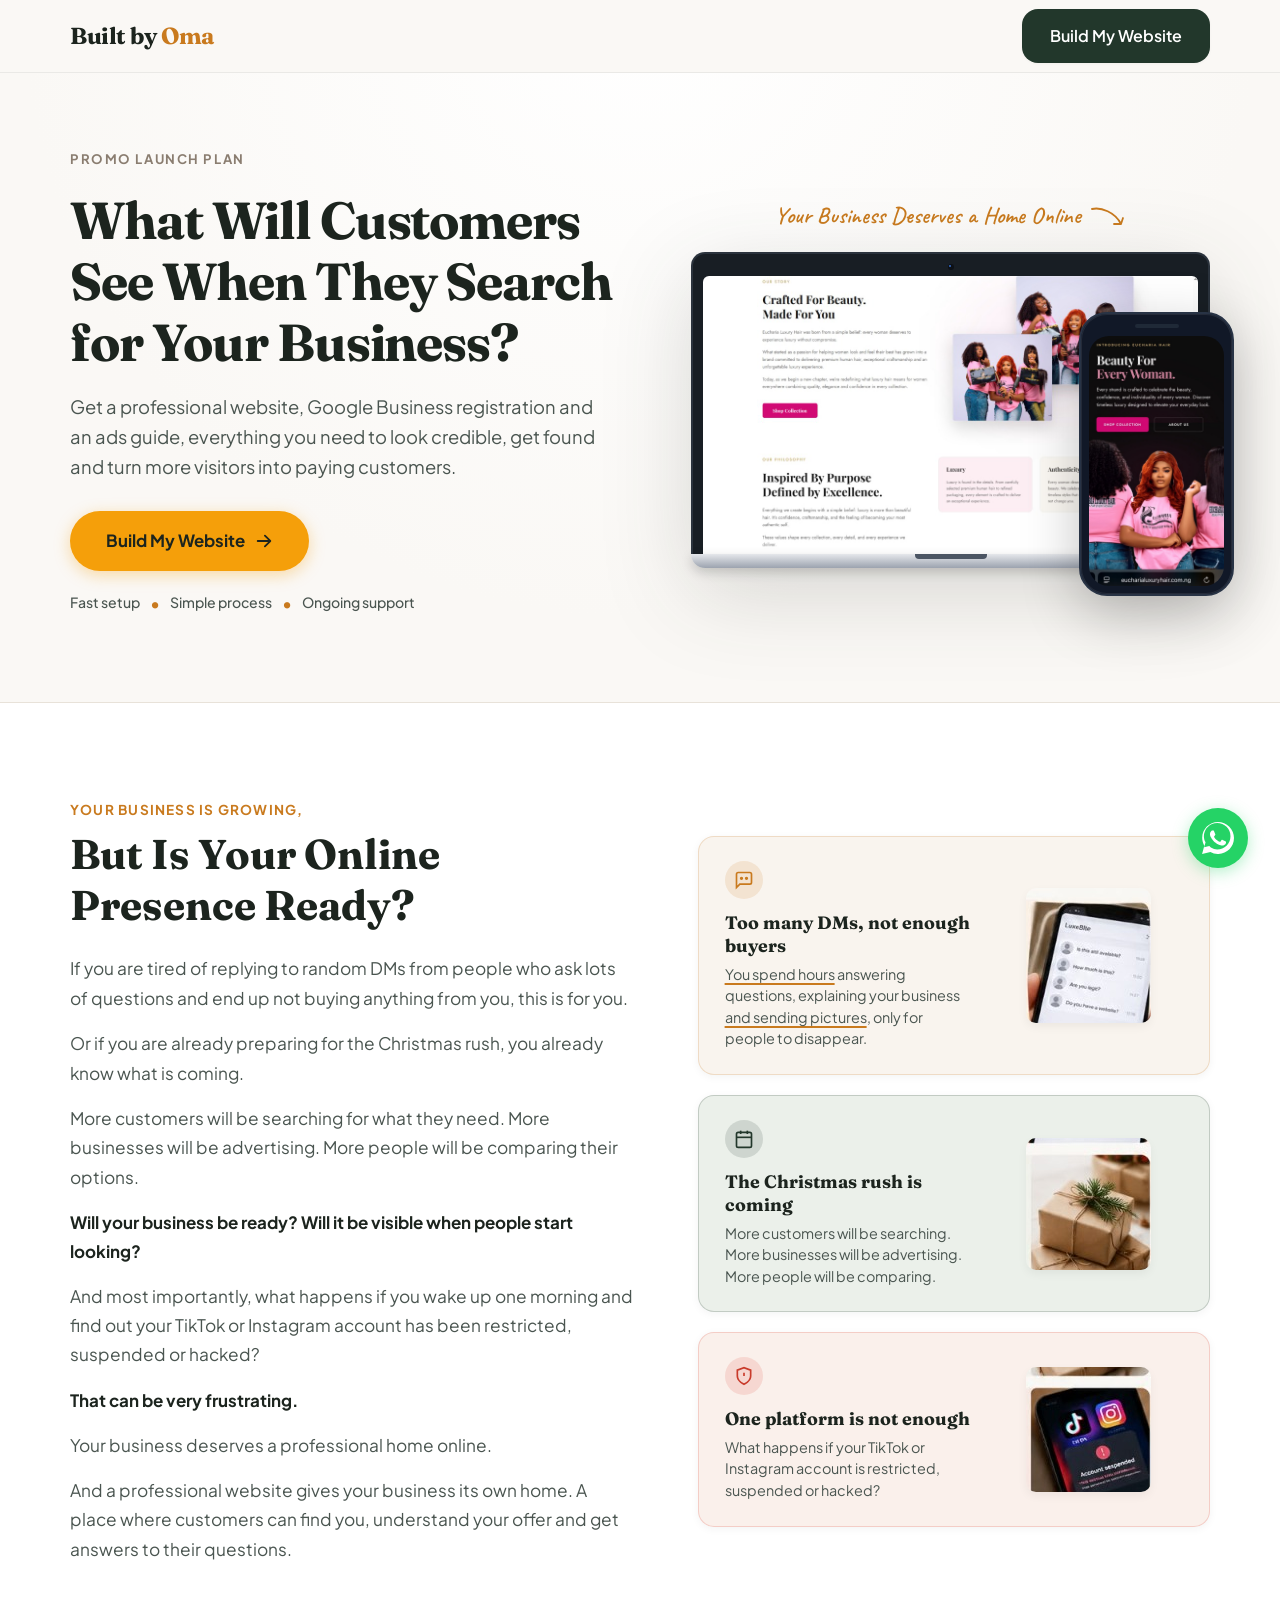
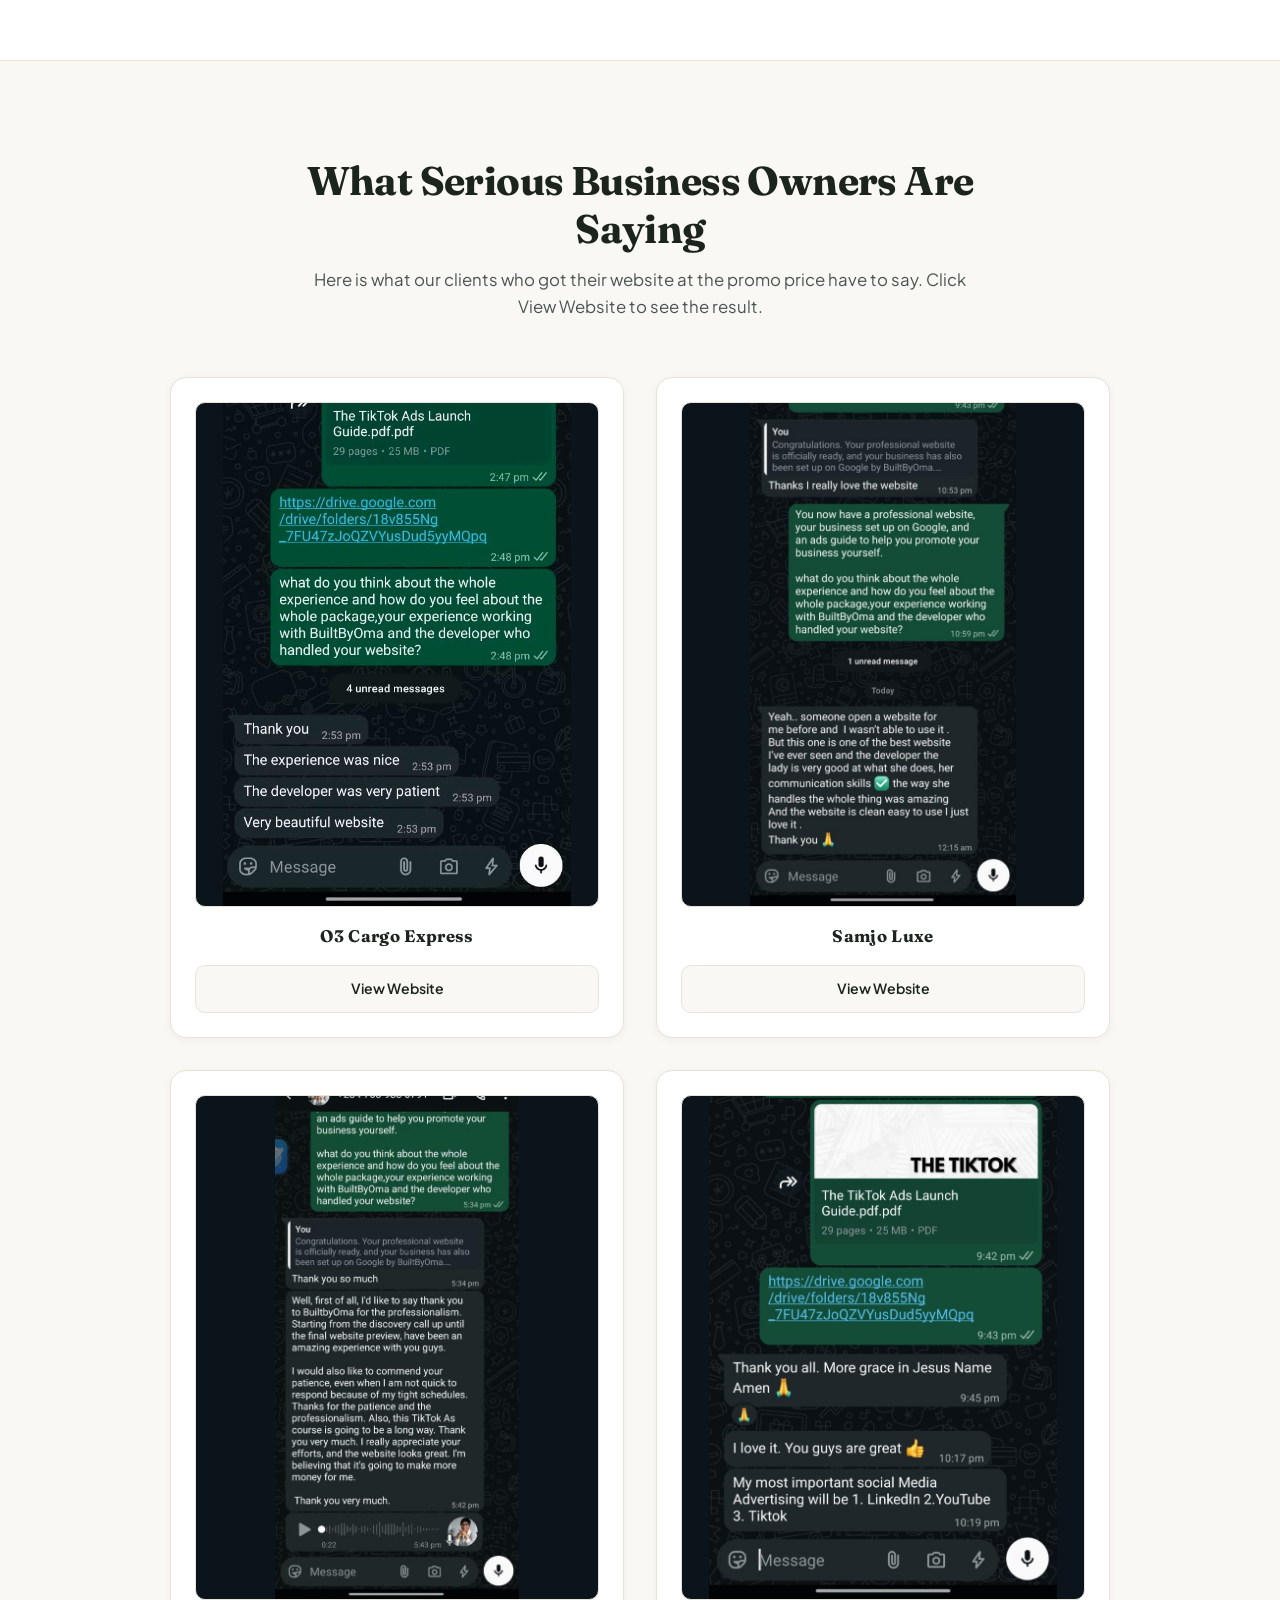
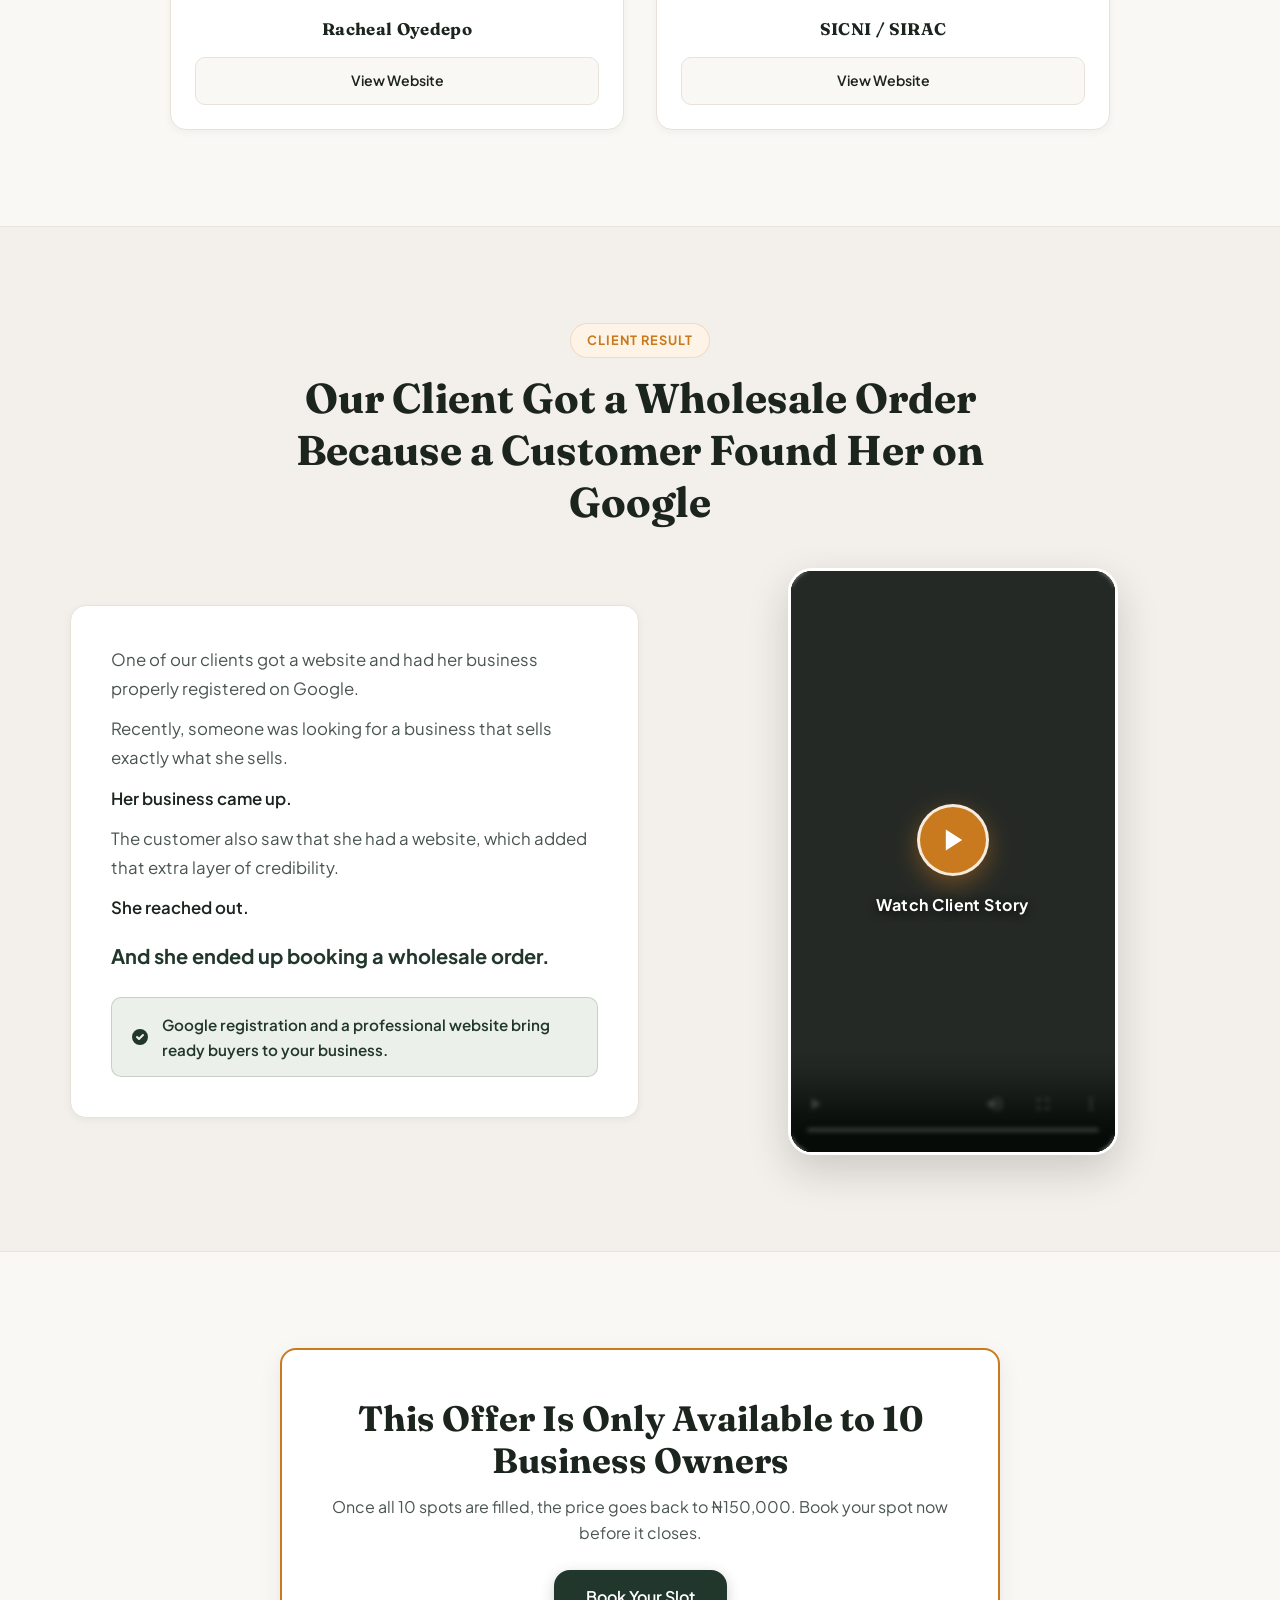
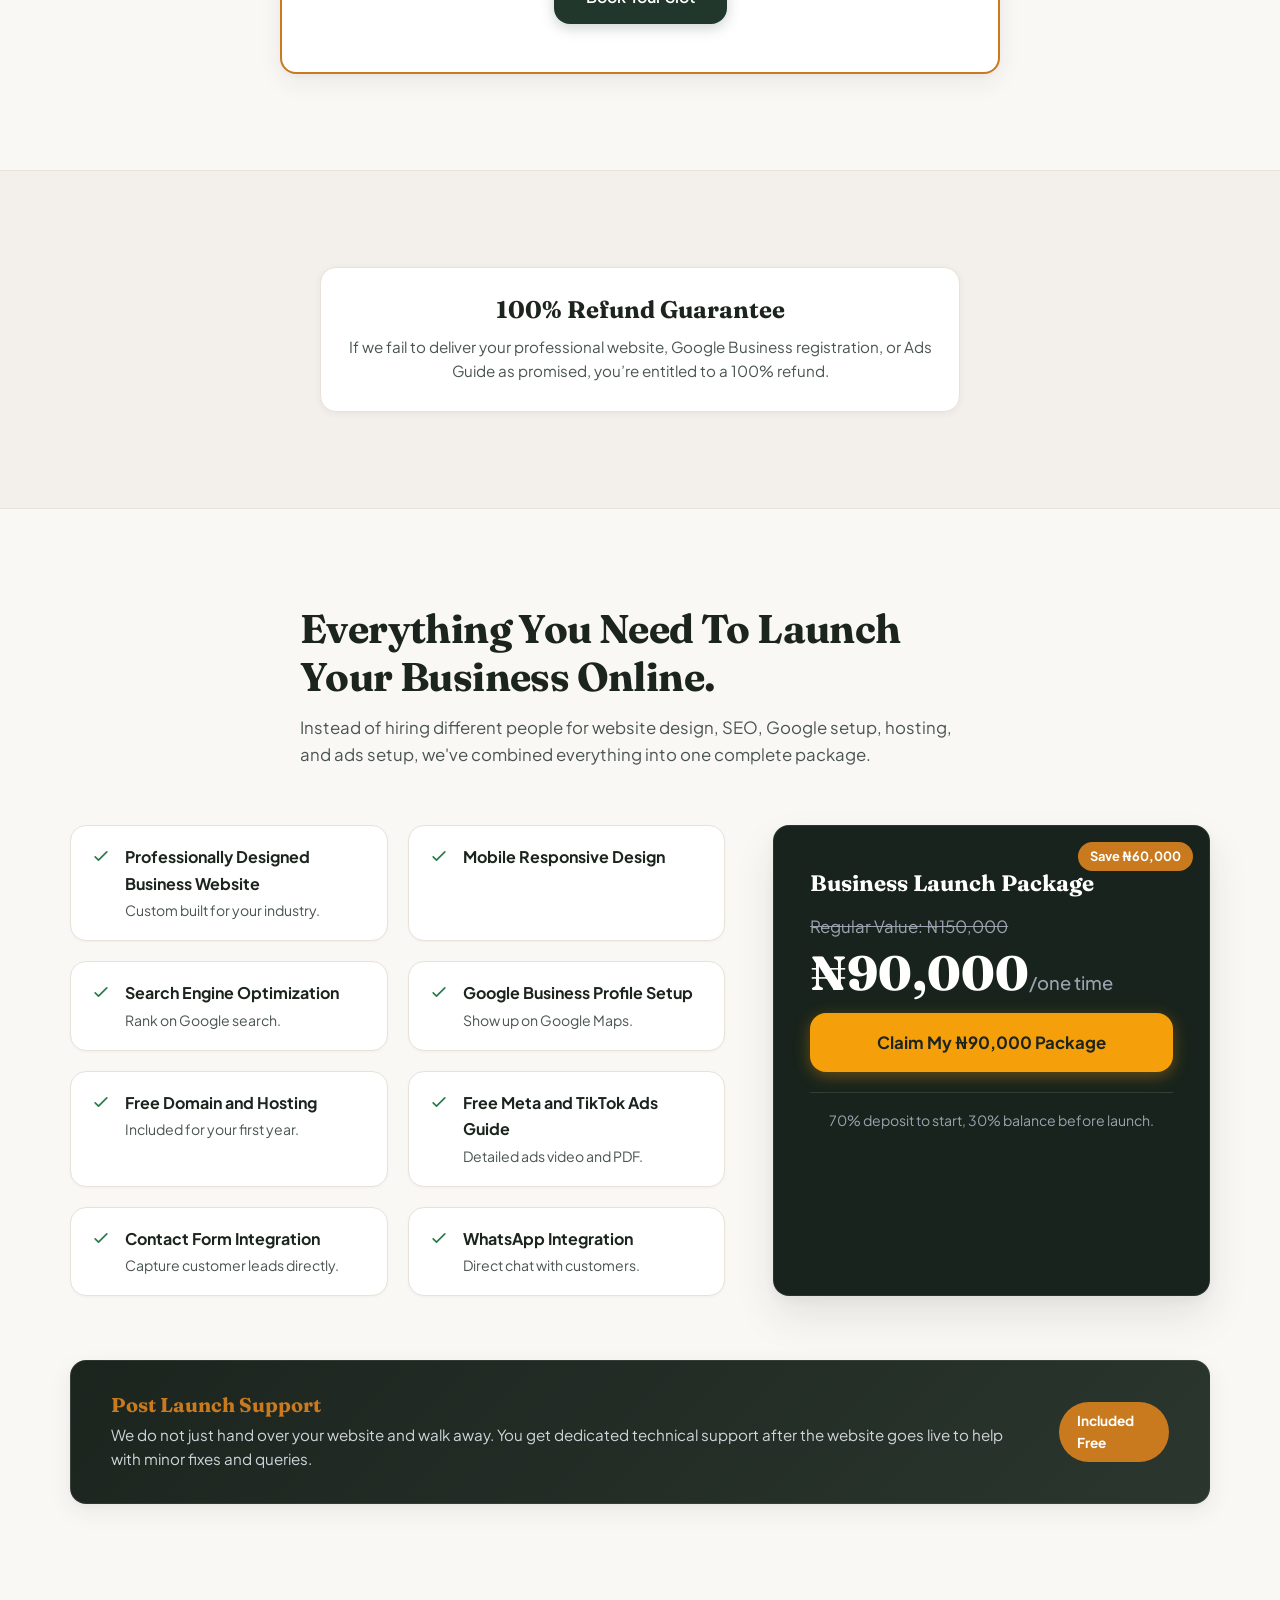
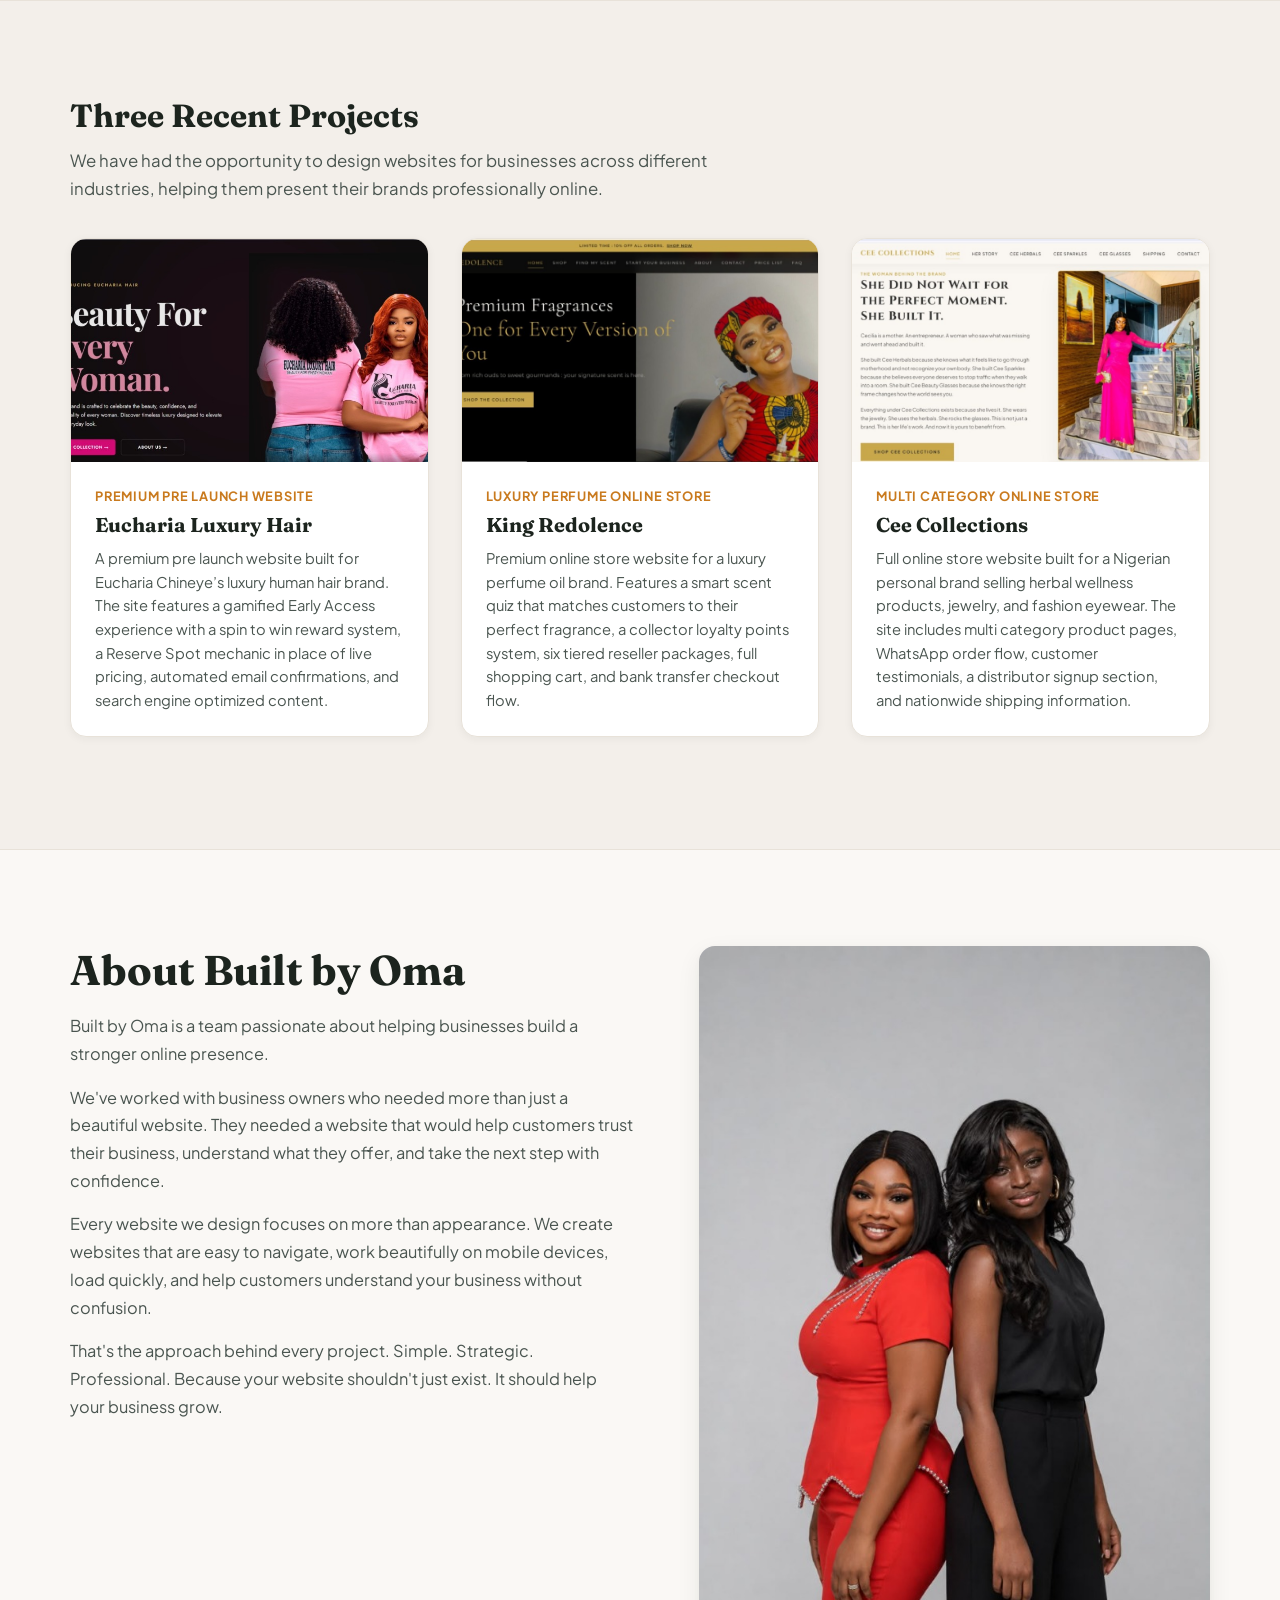
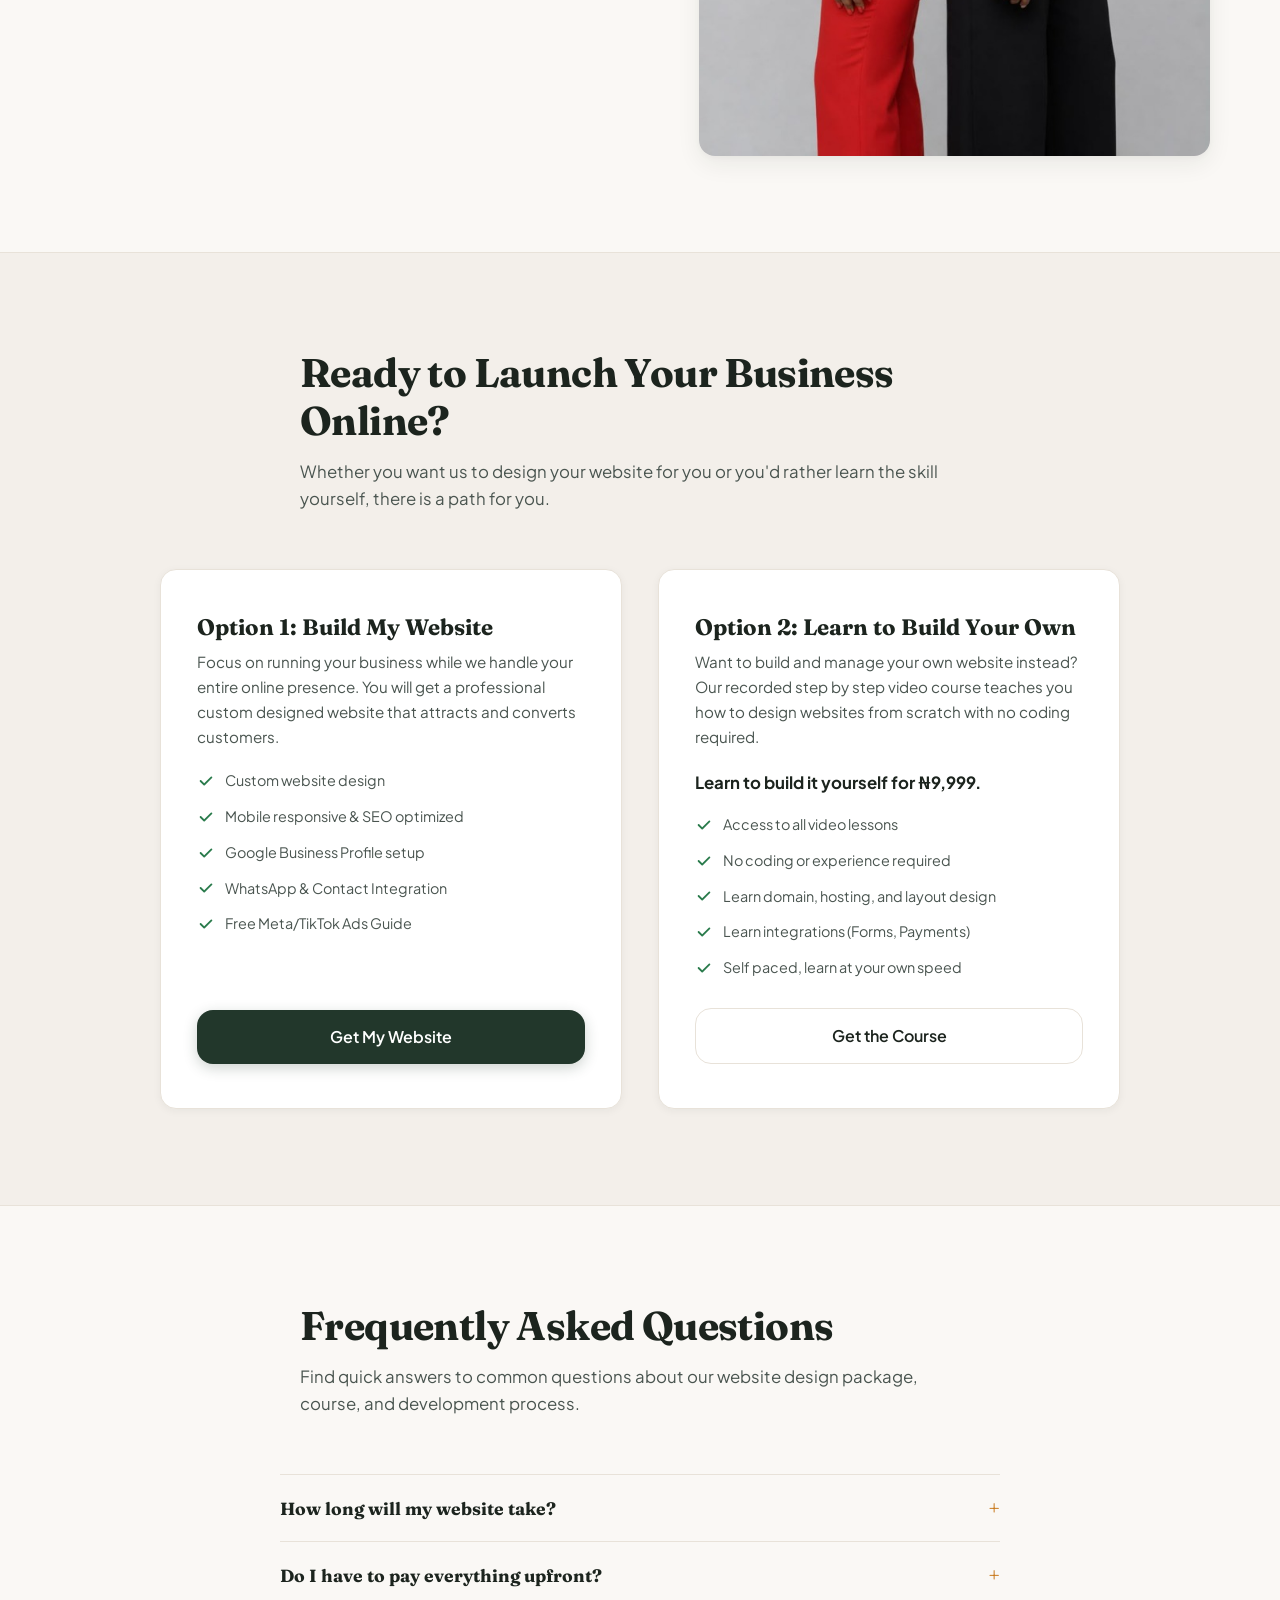
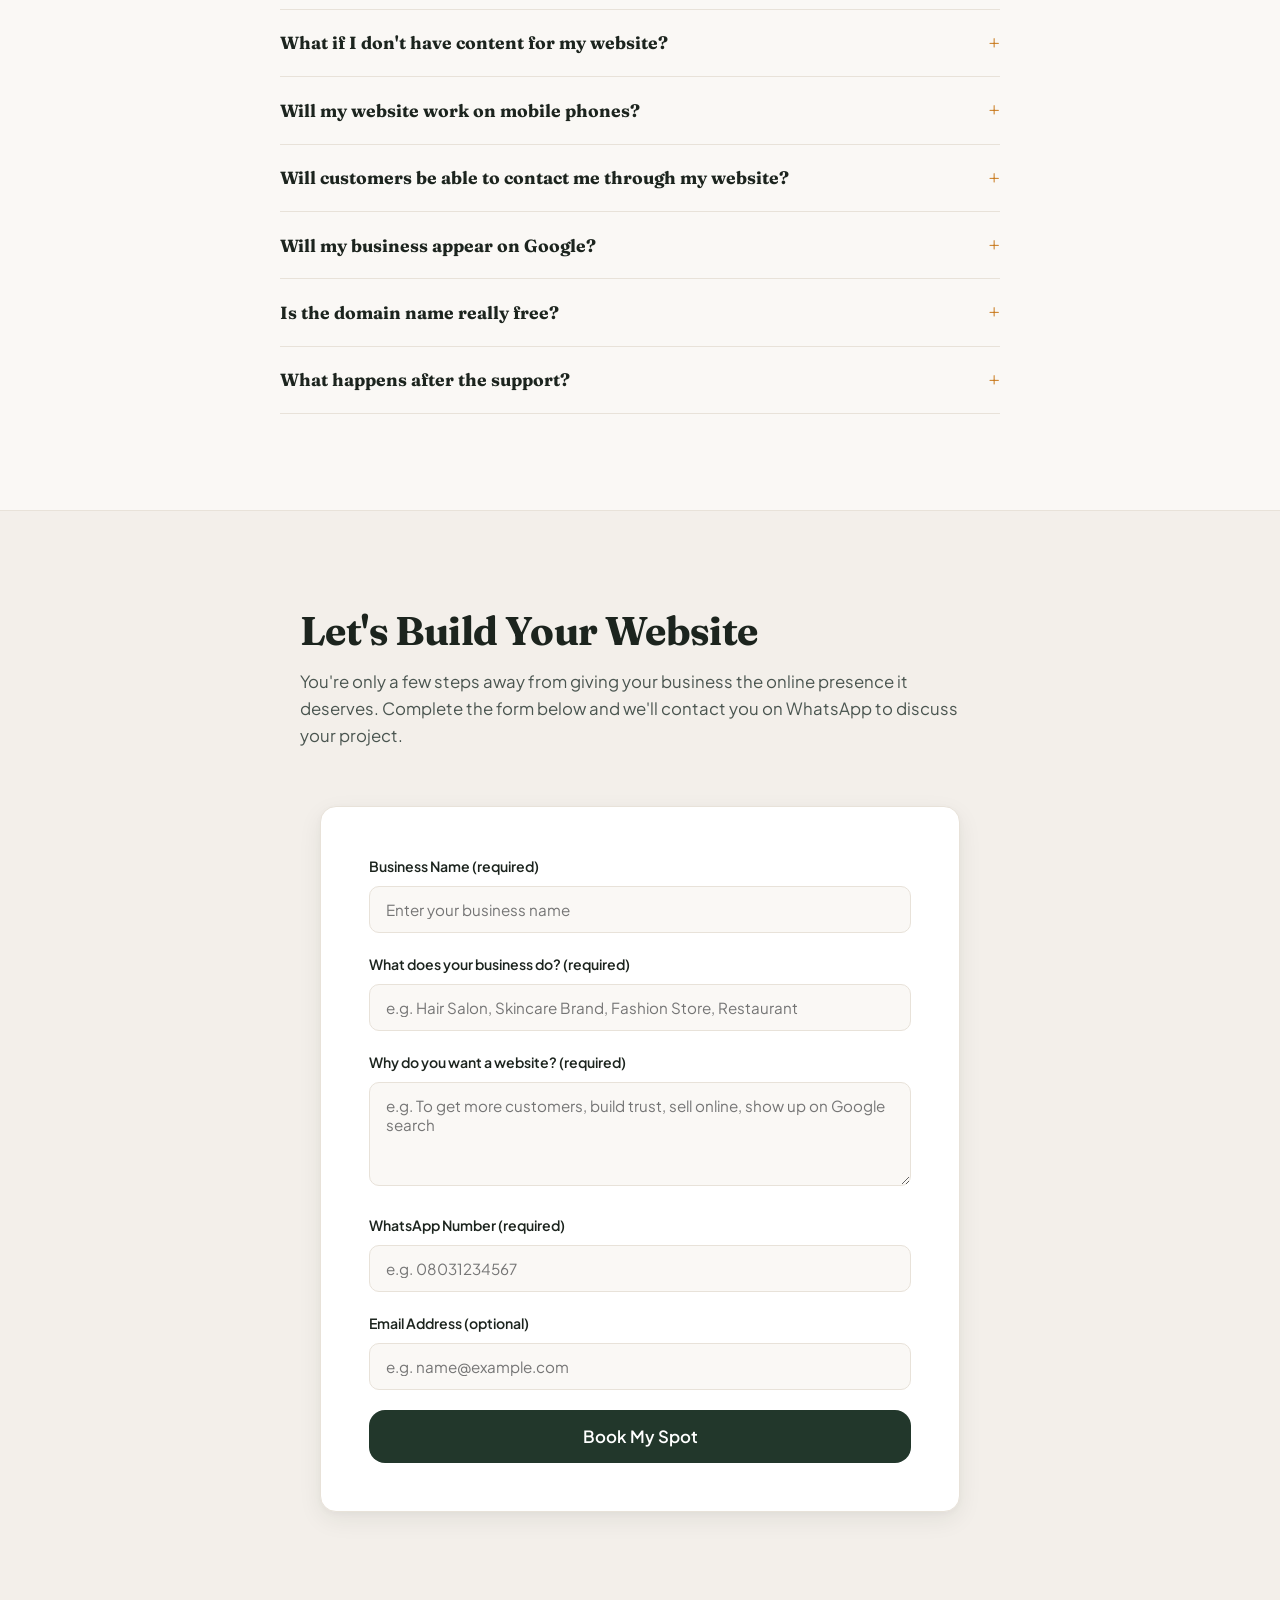
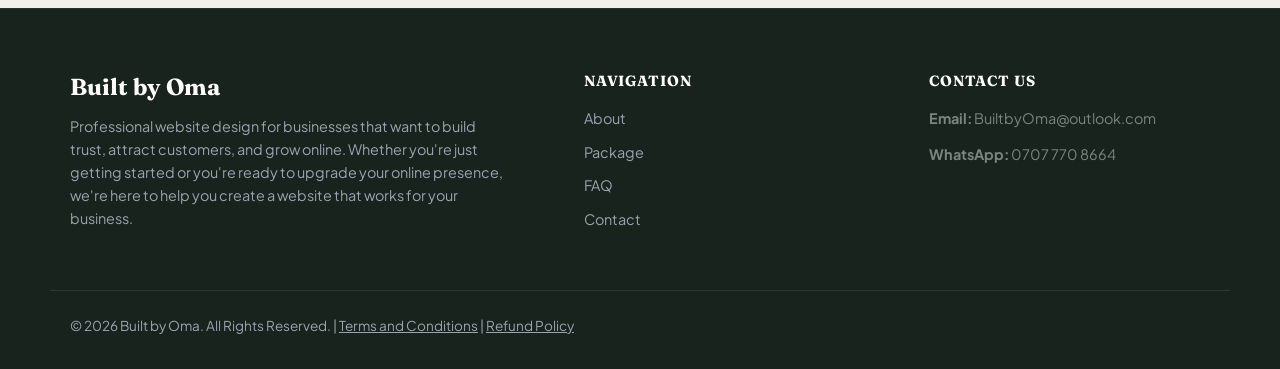
==== commit a22a0292: "Update hero headline and restore floating/sticky Build My Website button on mobile and desktop" ====
--- a/index.html
+++ b/index.html
@@ -72,6 +72,9 @@
       <a href="#" class="logo">
         Built by <span>Oma</span>
       </a>
+      <div class="header-action">
+        <a href="https://wa.me/message/6P2BCB7RTWDBH1" target="_blank" rel="noopener noreferrer" class="btn btn-header">Build My Website</a>
+      </div>
     </div>
   </header>
 
@@ -81,7 +84,7 @@
       <div class="container hero-grid">
         <div class="hero-text">
           <div class="hero-tagline">PROMO LAUNCH PLAN</div>
-          <h1>Look Like a<br>Business Customers<br>Can Trust Online.</h1>
+          <h1>What Will Customers See When They Search for Your Business?</h1>
           <p class="hero-desc">Get a professional website, Google Business registration and an ads guide, everything you need to look credible, get found and turn more visitors into paying customers.</p>
           
           <div class="hero-cta-group">
@@ -708,6 +711,11 @@
     </svg>
   </a>
 
-  <script src="app.js?v=13"></script>
+  <!-- Mobile Sticky Bar -->
+  <div class="mobile-sticky-bar">
+    <a href="https://wa.me/message/6P2BCB7RTWDBH1" target="_blank" rel="noopener noreferrer" class="mobile-sticky-btn">Build My Website</a>
+  </div>
+
+  <script src="app.js?v=14"></script>
 </body>
 </html>
--- a/index.css
+++ b/index.css
@@ -86,7 +86,7 @@
   -webkit-font-smoothing: antialiased;
   -moz-osx-font-smoothing: grayscale;
   overflow-x: hidden;
-  padding-bottom: 0;
+  padding-bottom: 74px; /* Space for mobile sticky bar */
 }
 
 h1, h2, h3, h4 {
@@ -1901,12 +1901,53 @@
 }
 
 /* ==========================================================================
-   17. FLOATING WHATSAPP BUTTON
+   17. MOBILE STICKY BAR & FLOATING WHATSAPP
    ========================================================================== */
+.mobile-sticky-bar {
+  position: fixed;
+  bottom: 0;
+  left: 0;
+  width: 100%;
+  background-color: rgba(250, 248, 245, 0.96);
+  backdrop-filter: blur(12px);
+  -webkit-backdrop-filter: blur(12px);
+  padding: 12px 20px;
+  border-top: 1px solid var(--color-border);
+  box-shadow: 0 -4px 16px rgba(0, 0, 0, 0.05);
+  z-index: 999;
+}
+
+.mobile-sticky-btn {
+  display: flex;
+  align-items: center;
+  justify-content: center;
+  width: 100%;
+  background-color: var(--color-yellow);
+  color: #1C241E;
+  padding: 13px;
+  border-radius: var(--radius-md);
+  font-weight: 700;
+  font-size: 0.98rem;
+  min-height: 48px;
+  box-shadow: 0 4px 14px rgba(245, 158, 11, 0.3);
+  transition: var(--transition-smooth);
+}
+
+.mobile-sticky-btn:hover {
+  background-color: var(--color-yellow-hover);
+  color: #1C241E;
+}
+
+@media (min-width: 992px) {
+  .mobile-sticky-bar {
+    display: none !important;
+  }
+}
+
 /* Floating WhatsApp Button */
 .whatsapp-float {
   position: fixed;
-  bottom: 24px;
+  bottom: 86px;
   right: 20px;
   width: 52px;
   height: 52px;
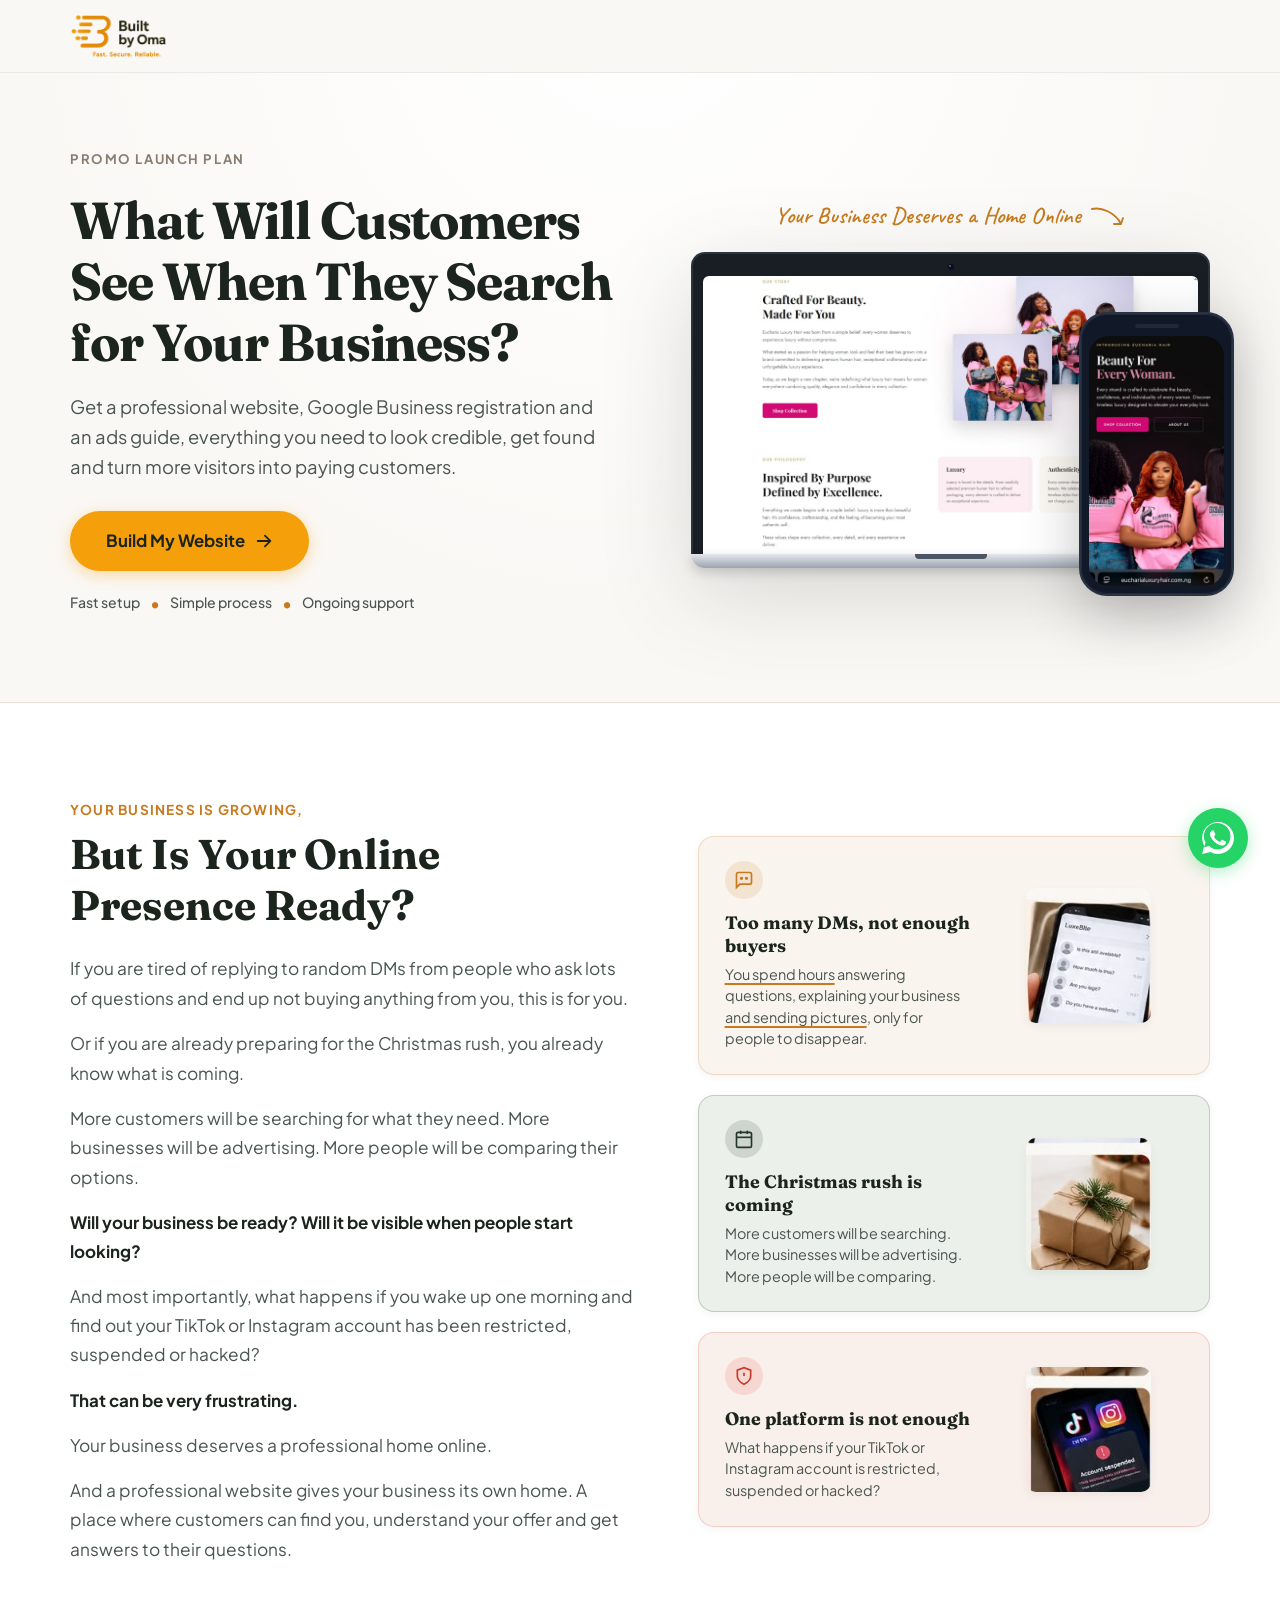
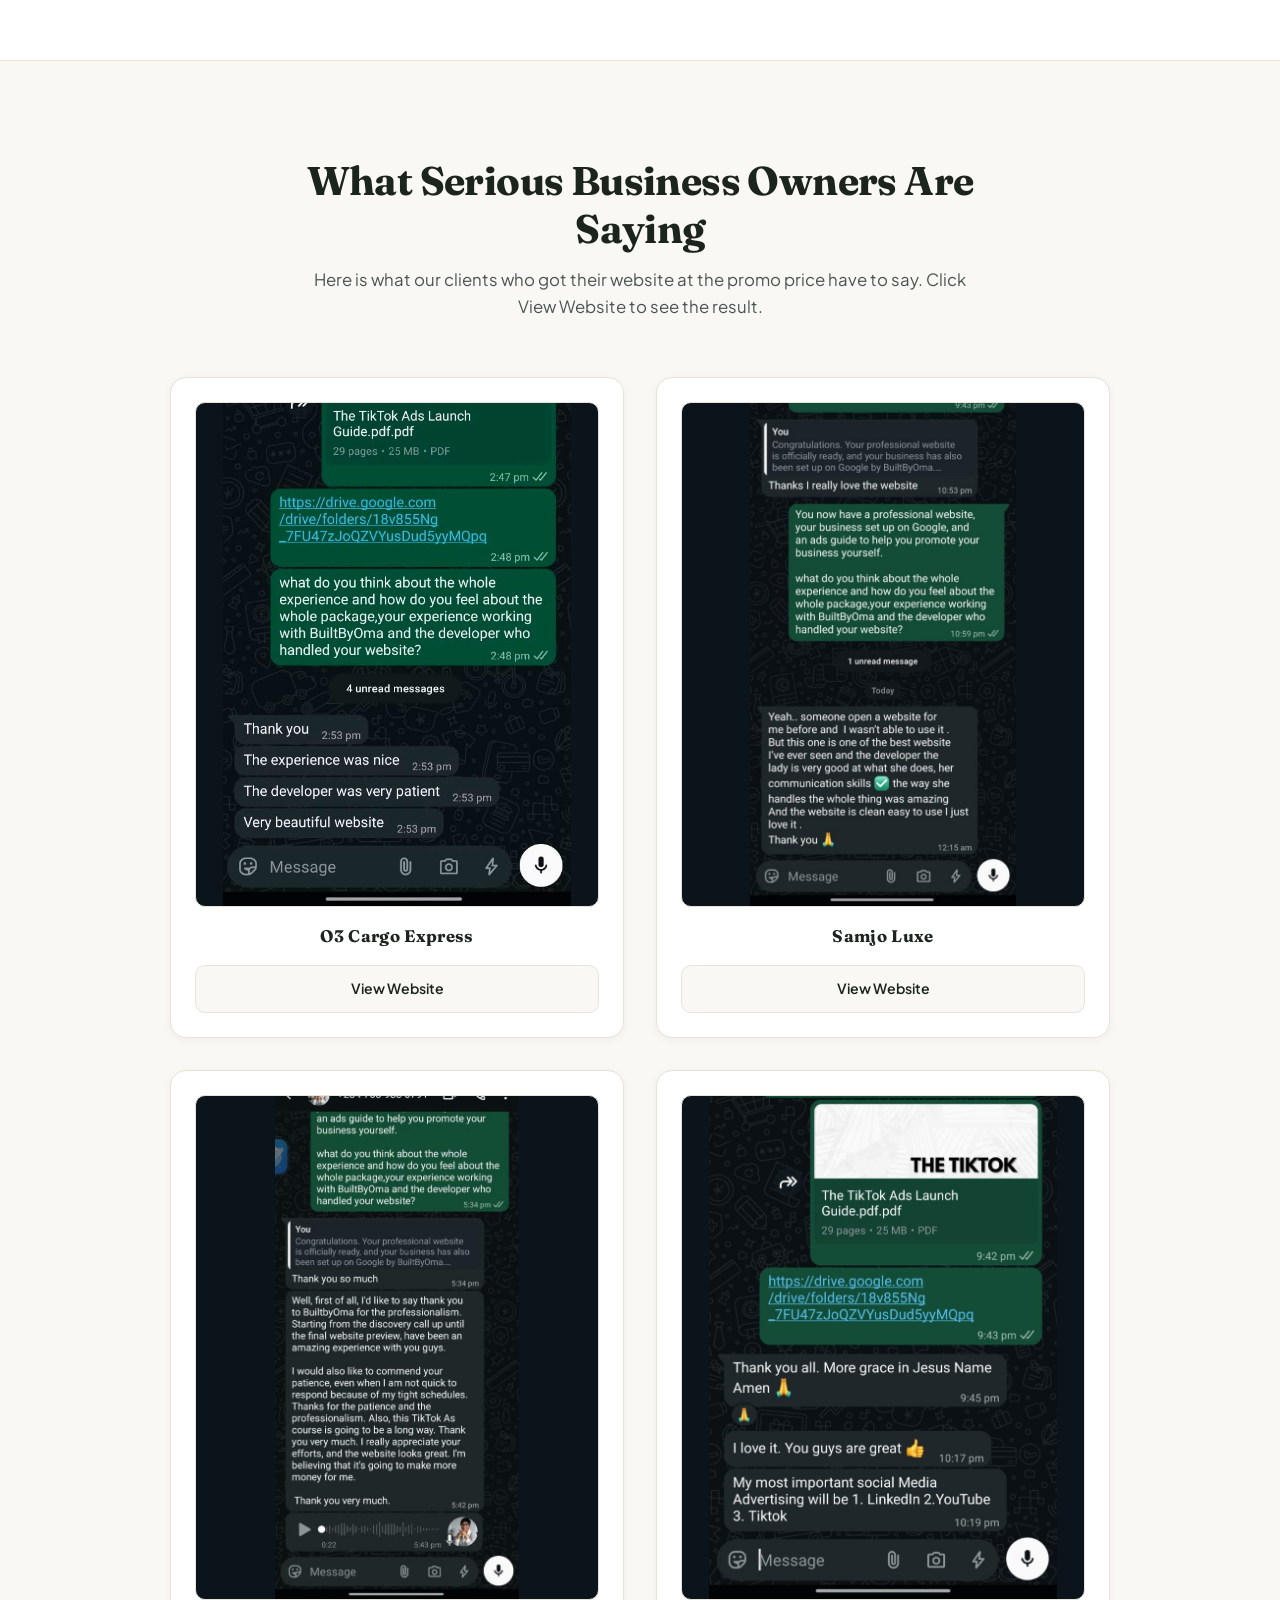
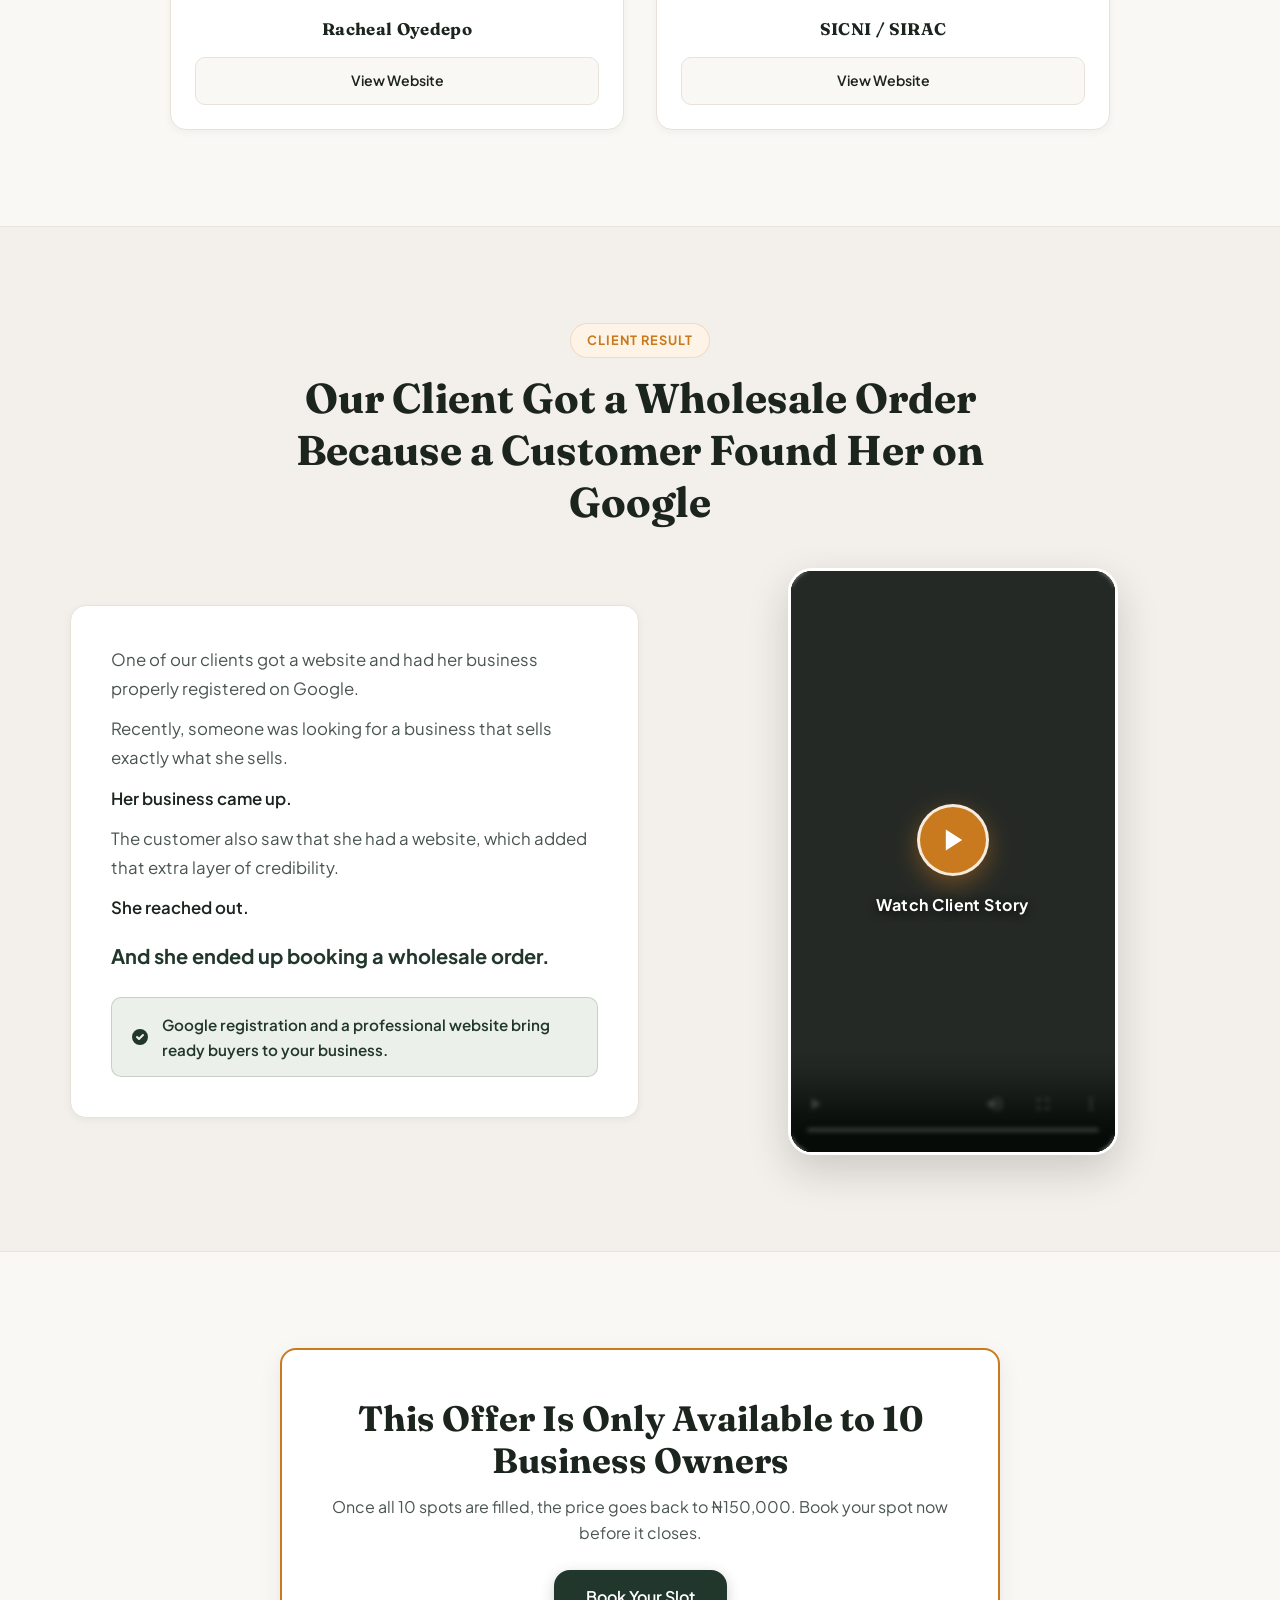
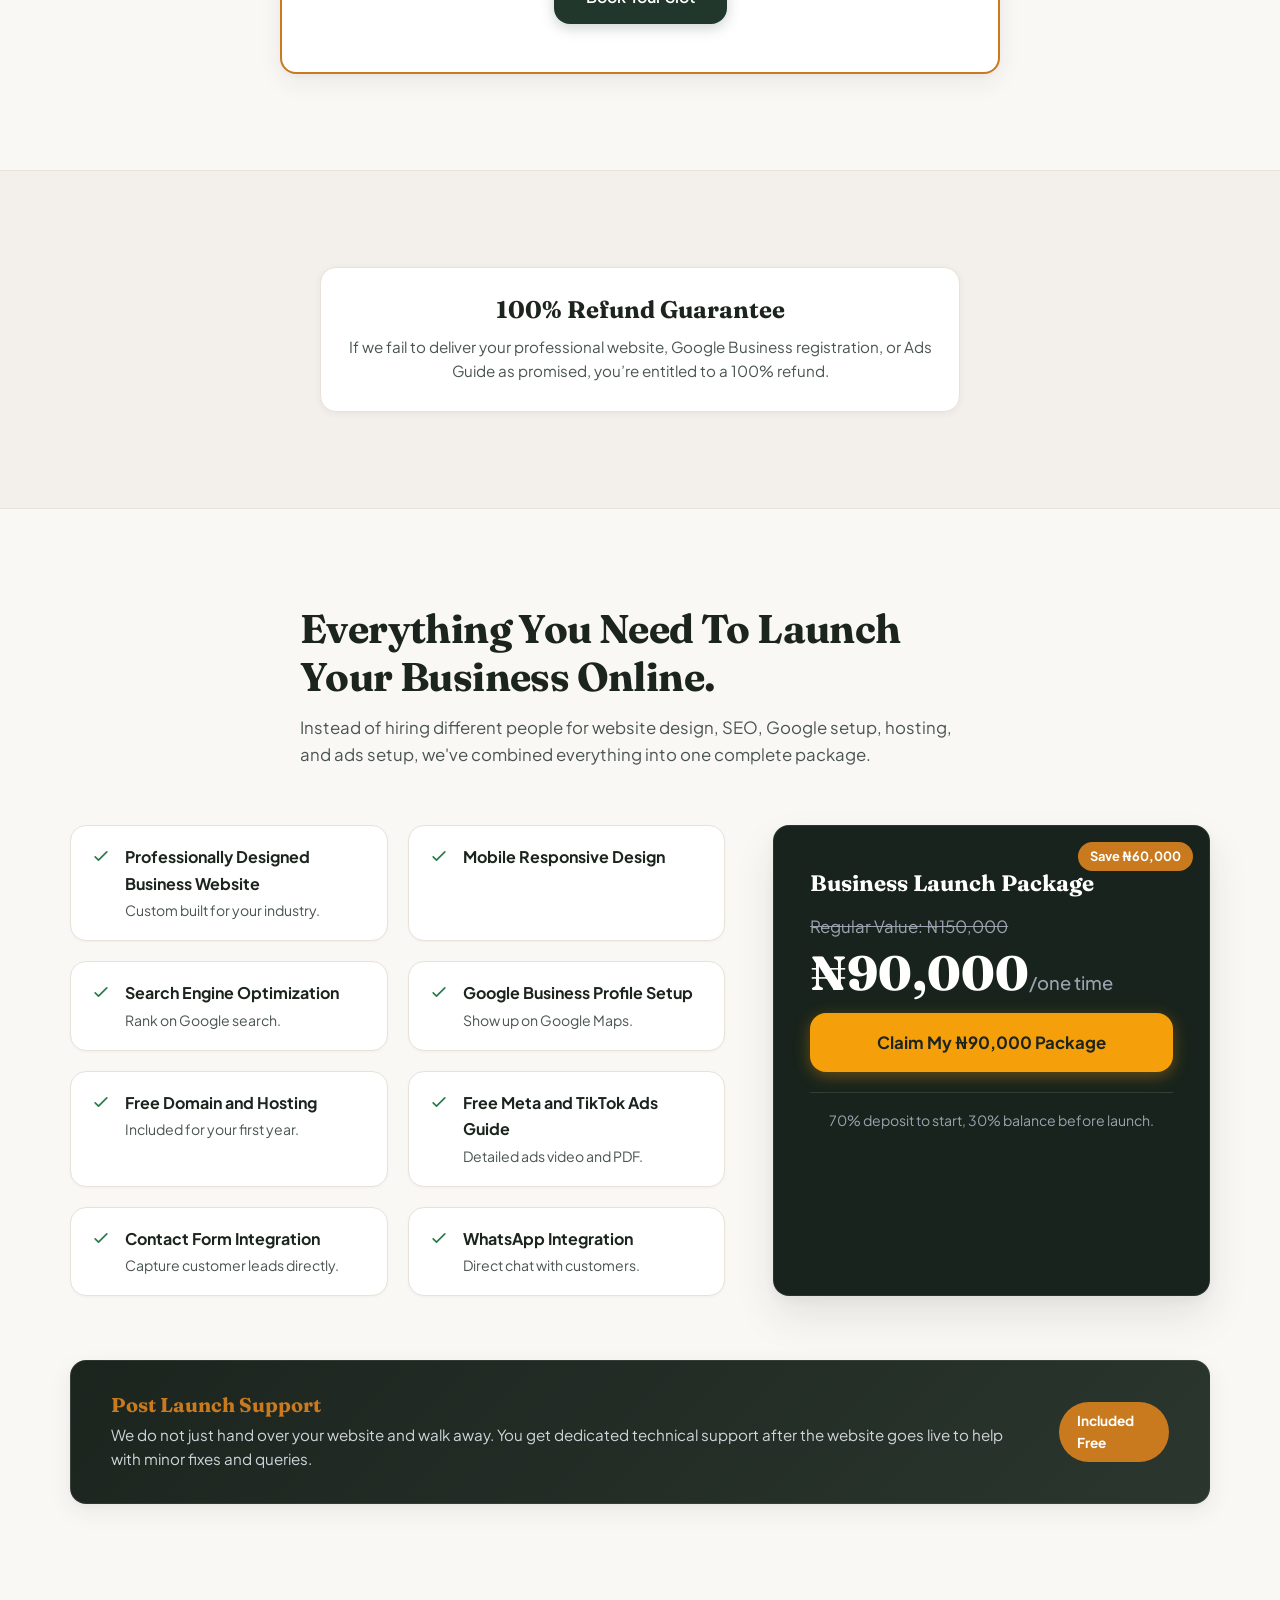
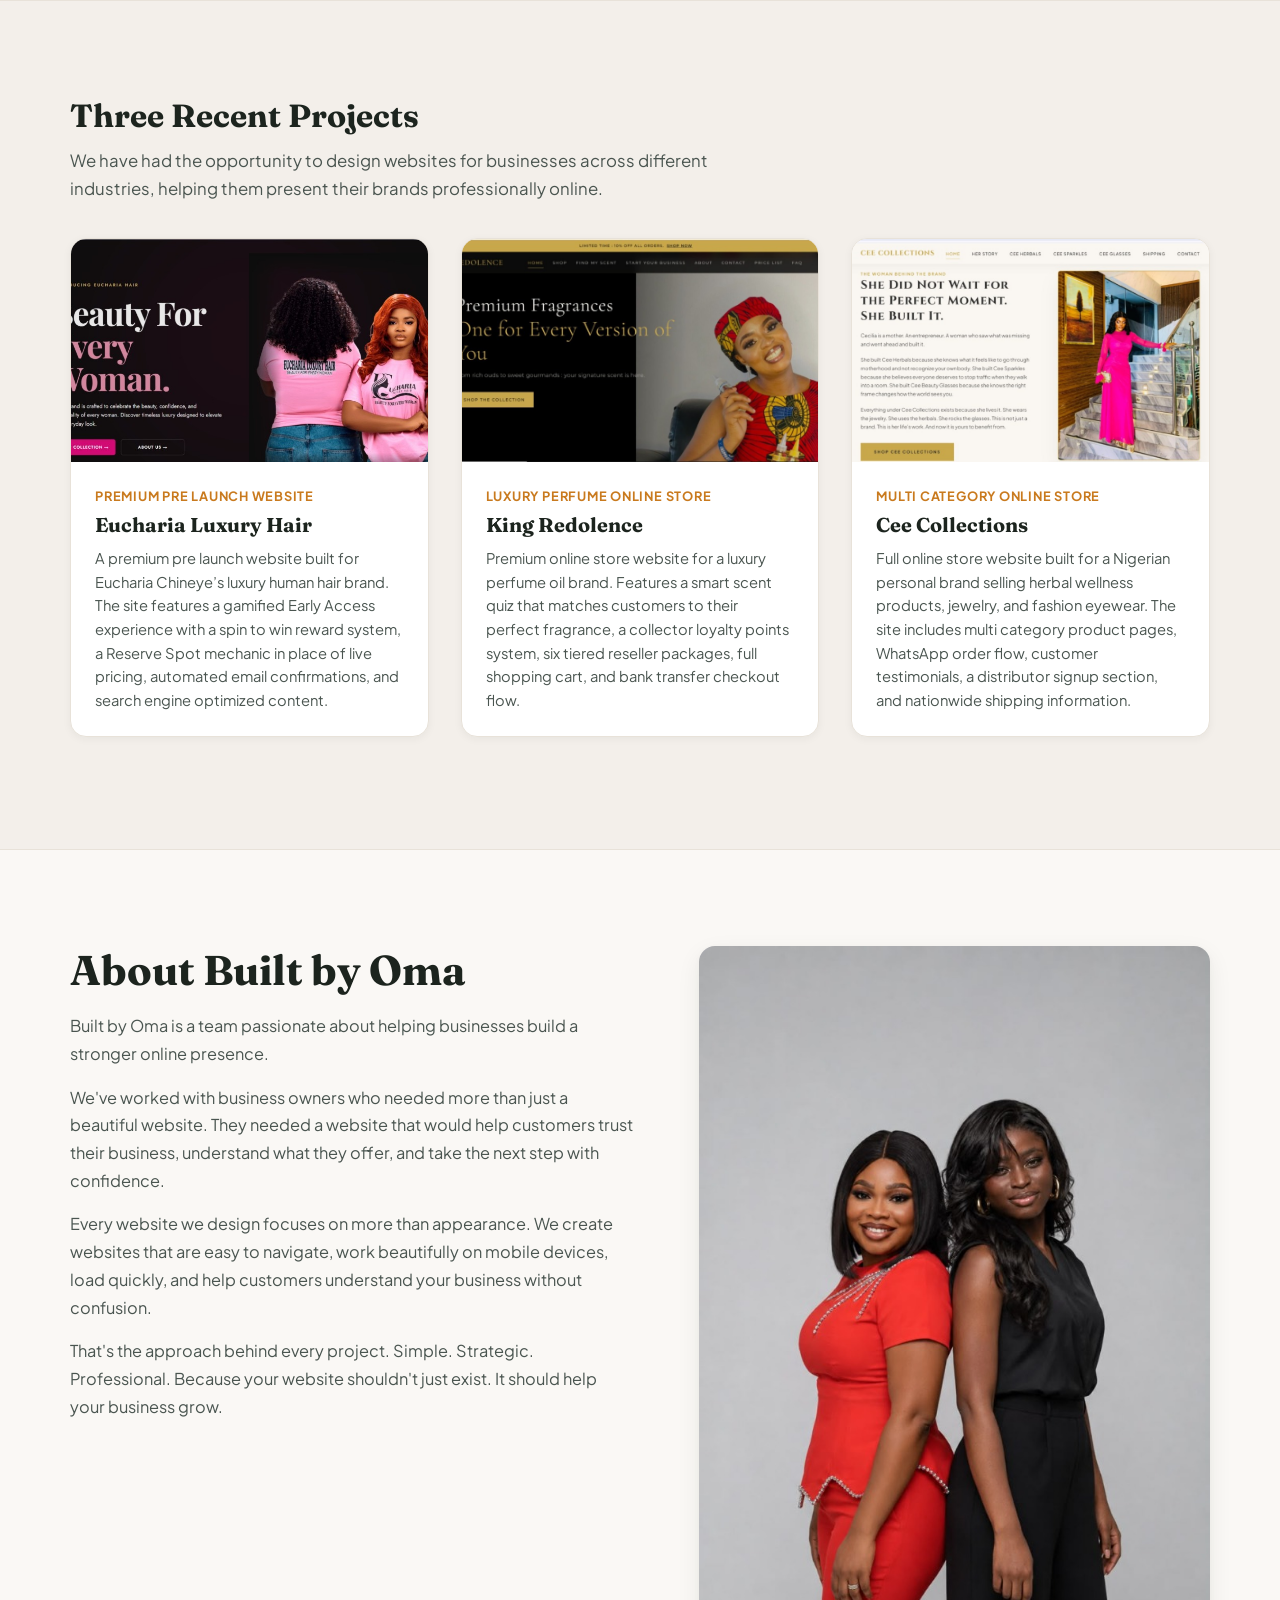
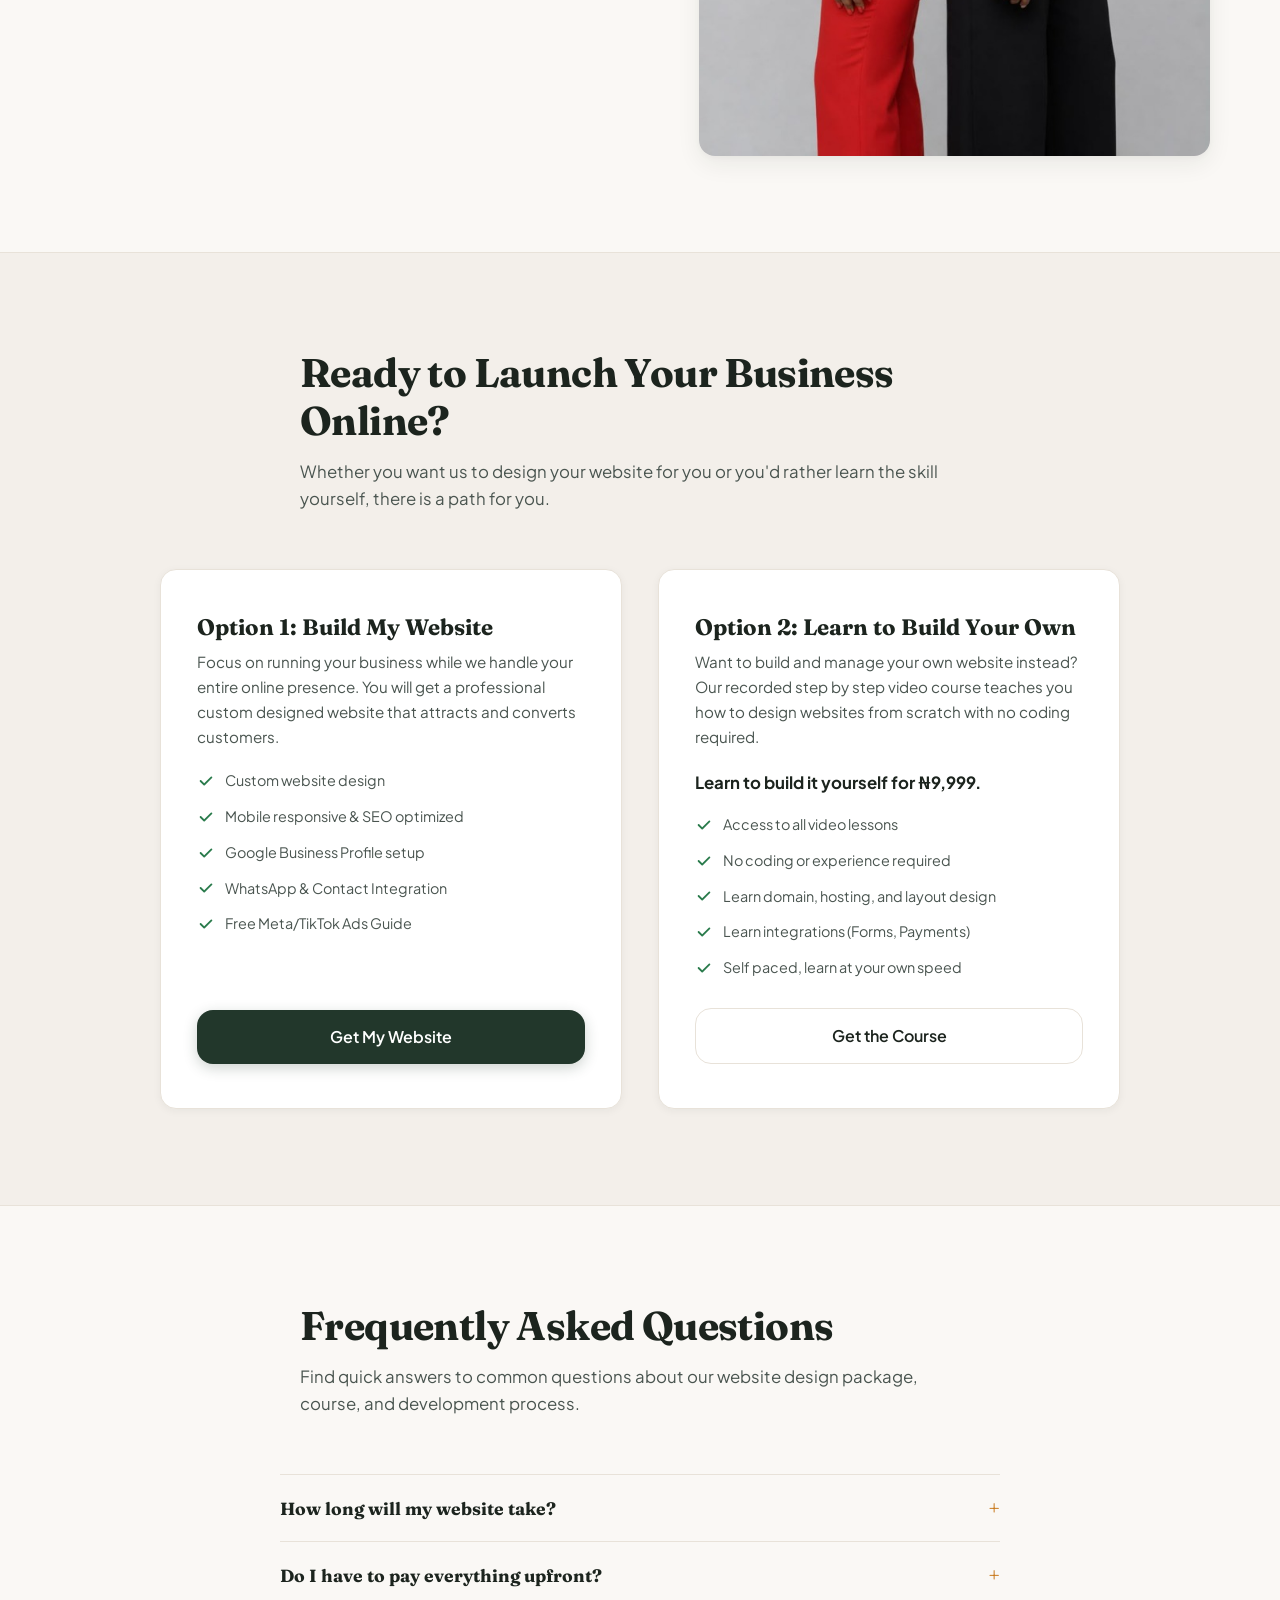
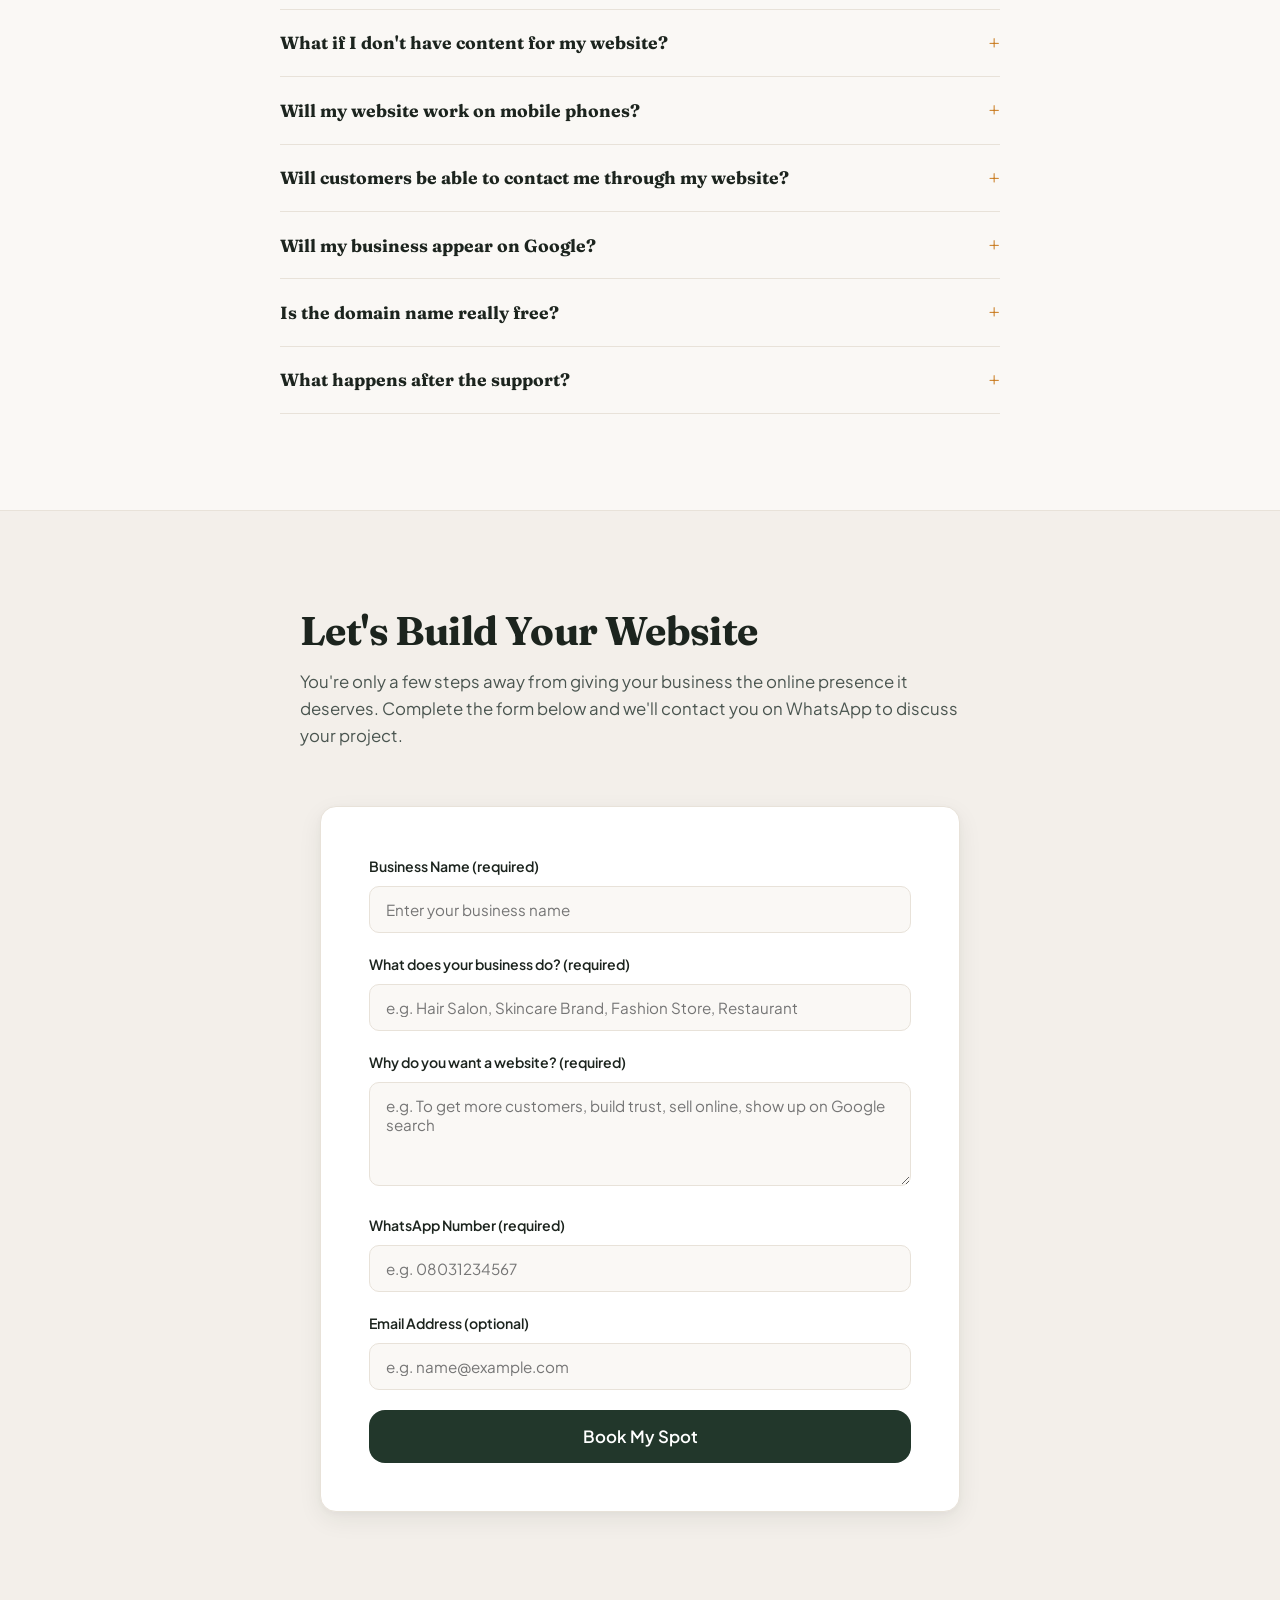
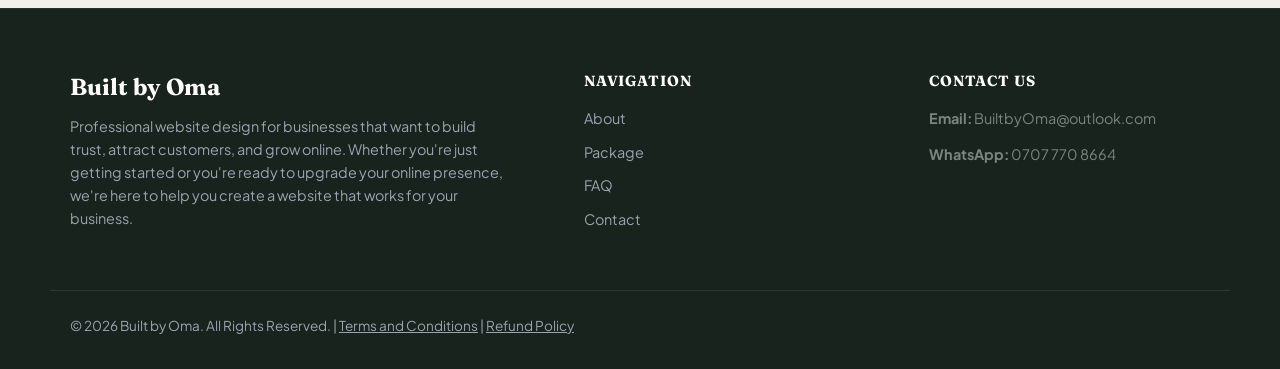
==== commit 775a9e5c: "Integrate actual recolored brand logo, remove header CTA button, preserve branding" ====
--- a/index.html
+++ b/index.html
@@ -69,12 +69,9 @@
   <!-- --- HEADER / NAVIGATION (Single Page Minimal Navigation) --- -->
   <header class="site-header">
     <div class="container nav-container">
-      <a href="#" class="logo">
-        Built by <span>Oma</span>
+      <a href="#" class="logo" aria-label="Built by Oma Home">
+        <img src="images/logo.png" alt="Built by Oma" class="site-logo-img" width="160" height="71">
       </a>
-      <div class="header-action">
-        <a href="https://wa.me/message/6P2BCB7RTWDBH1" target="_blank" rel="noopener noreferrer" class="btn btn-header">Build My Website</a>
-      </div>
     </div>
   </header>
 
--- a/index.css
+++ b/index.css
@@ -187,18 +187,16 @@
 }
 
 .logo {
-  font-family: var(--font-heading);
-  font-size: 1.45rem;
-  font-weight: 700;
-  color: var(--color-text-primary);
-  letter-spacing: -0.02em;
-  display: flex;
-  align-items: center;
-  gap: 4px;
-}
-
-.logo span {
-  color: var(--color-accent);
+  display: inline-flex;
+  align-items: center;
+}
+
+.site-logo-img {
+  height: 44px;
+  width: auto;
+  max-height: 48px;
+  display: block;
+  object-fit: contain;
 }
 
 .btn-header {
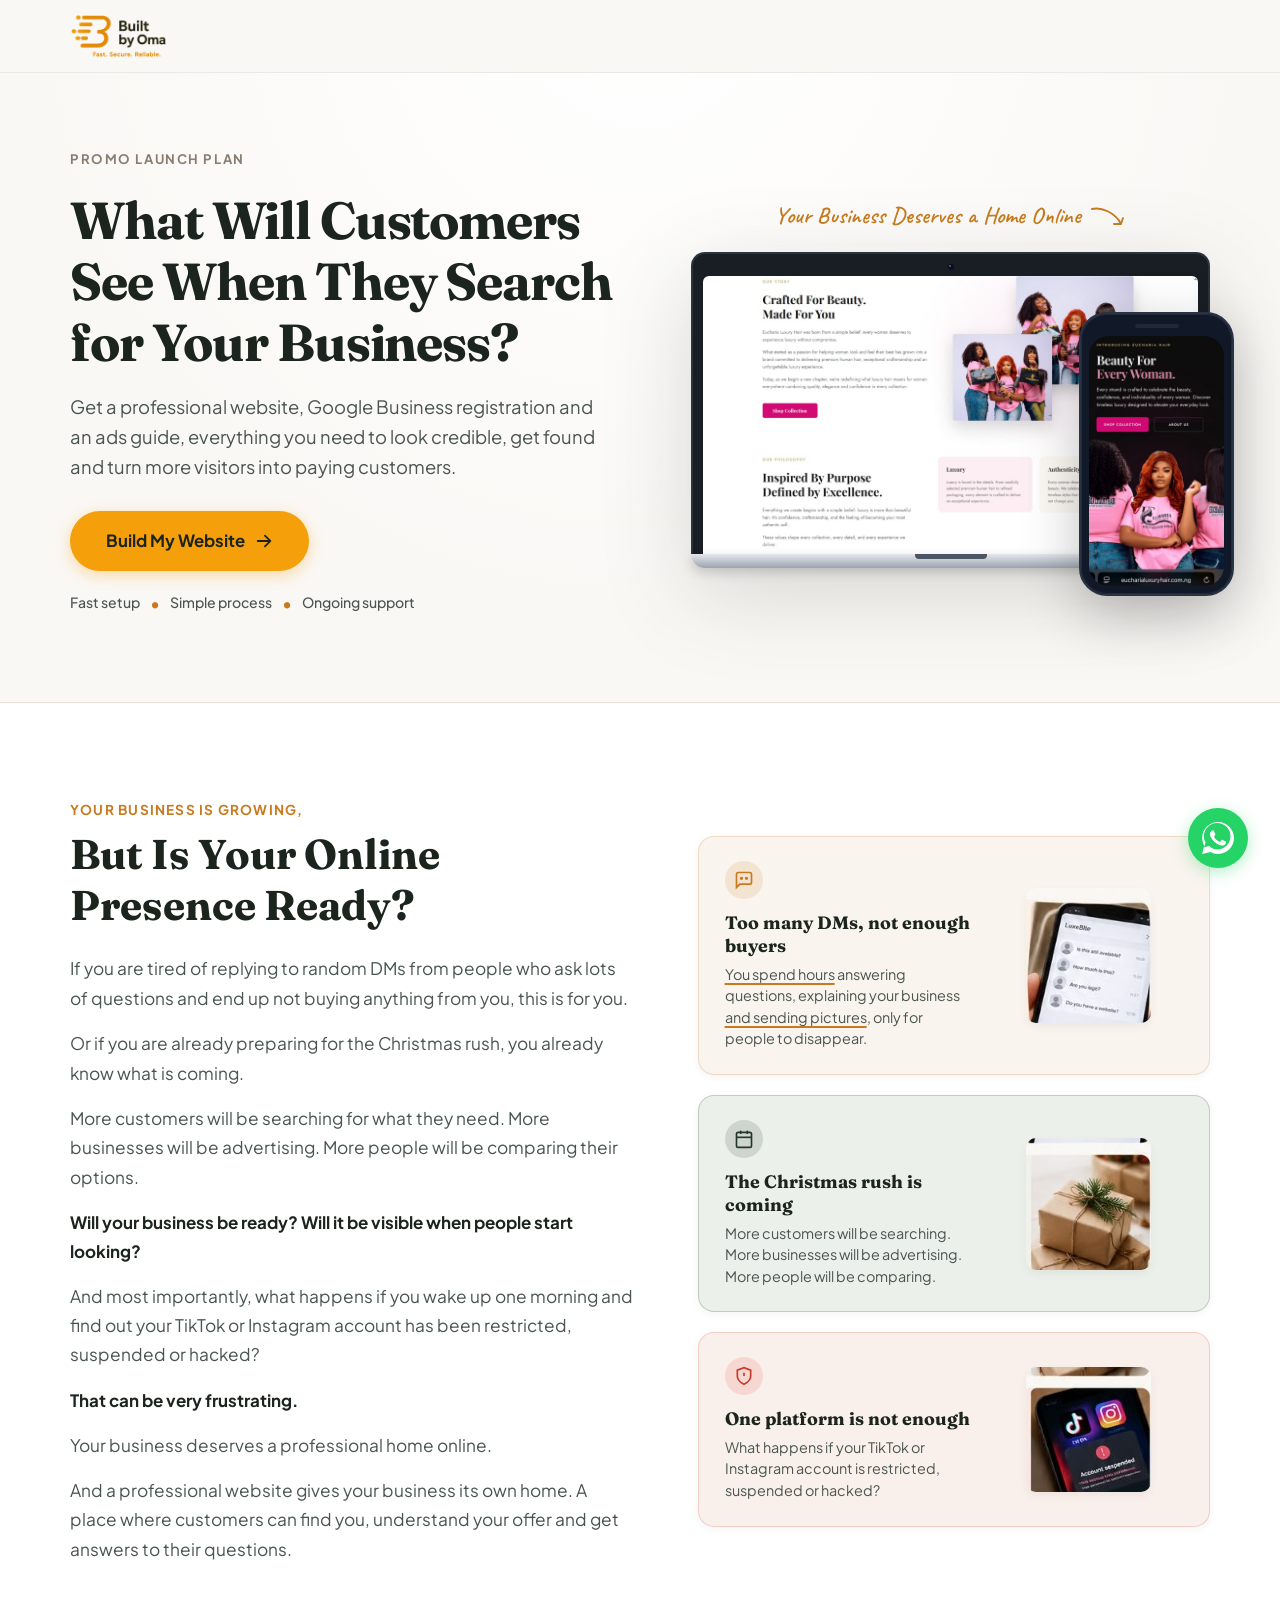
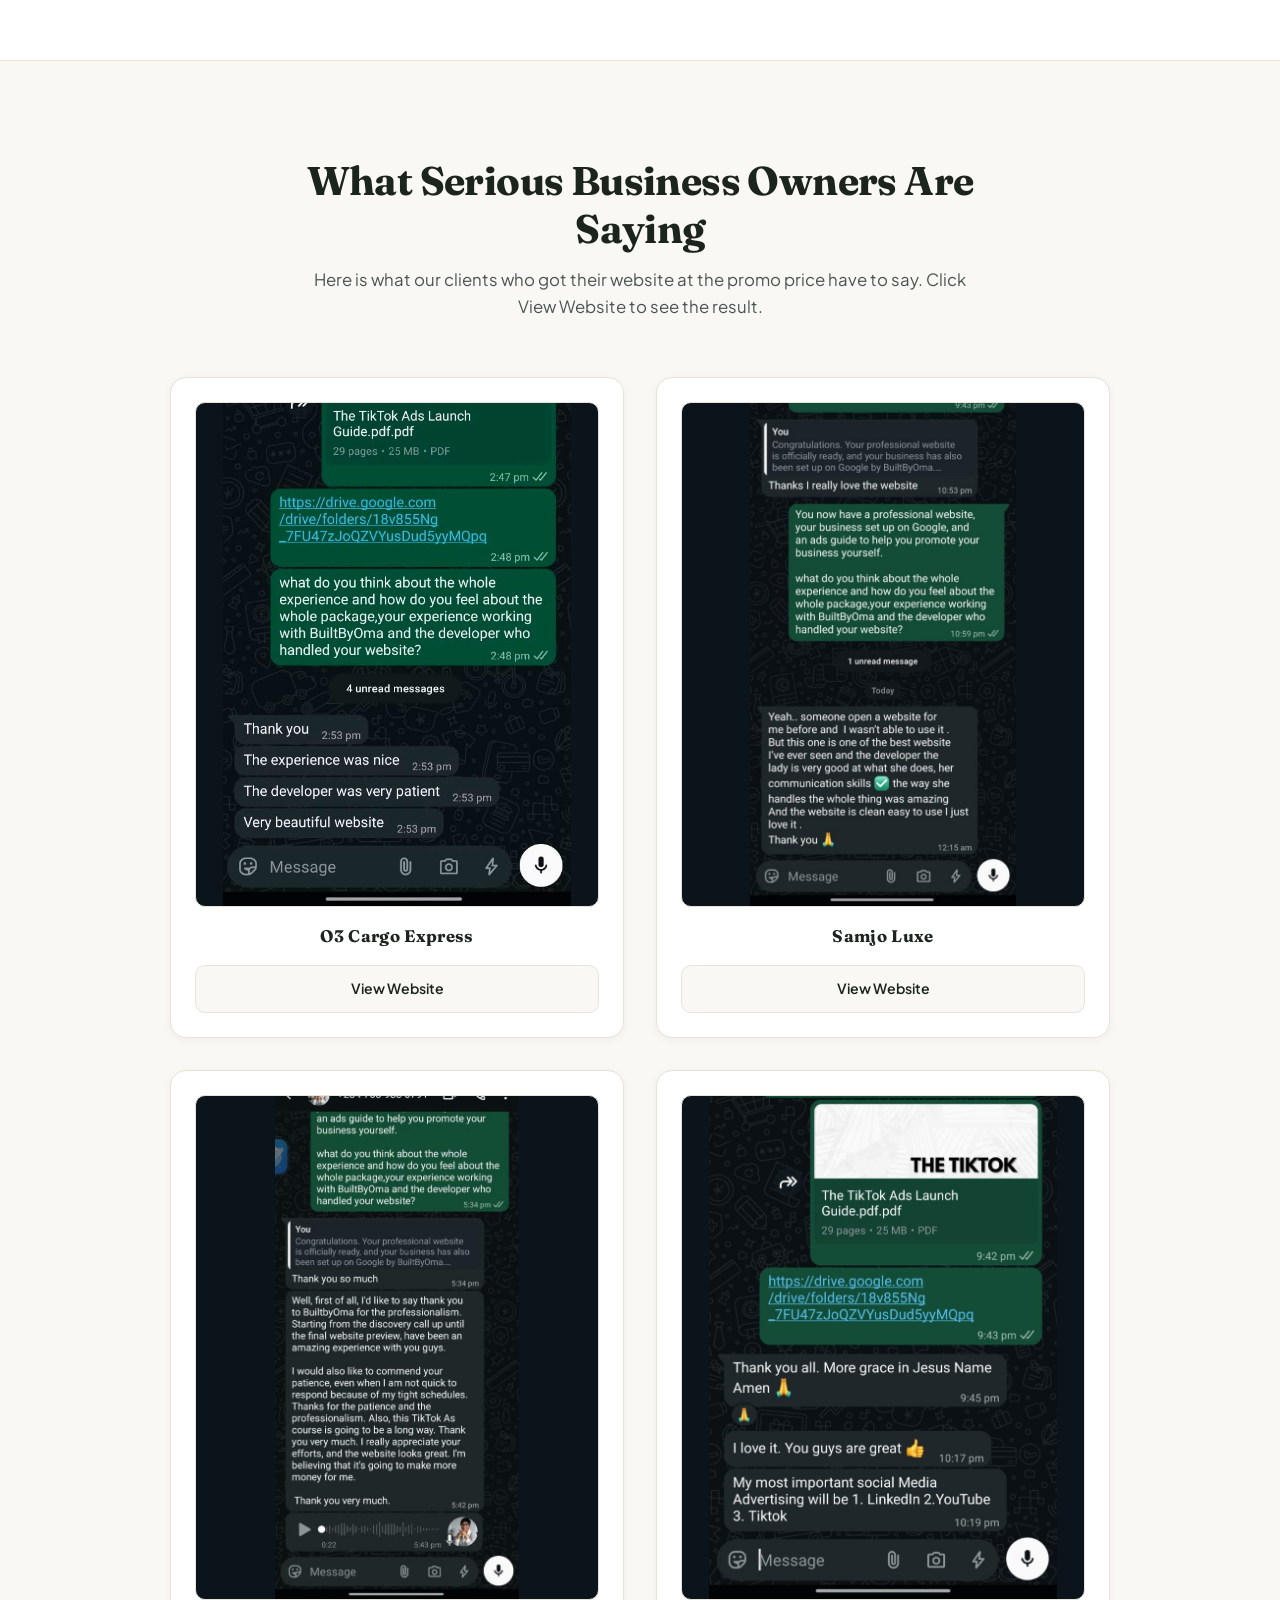
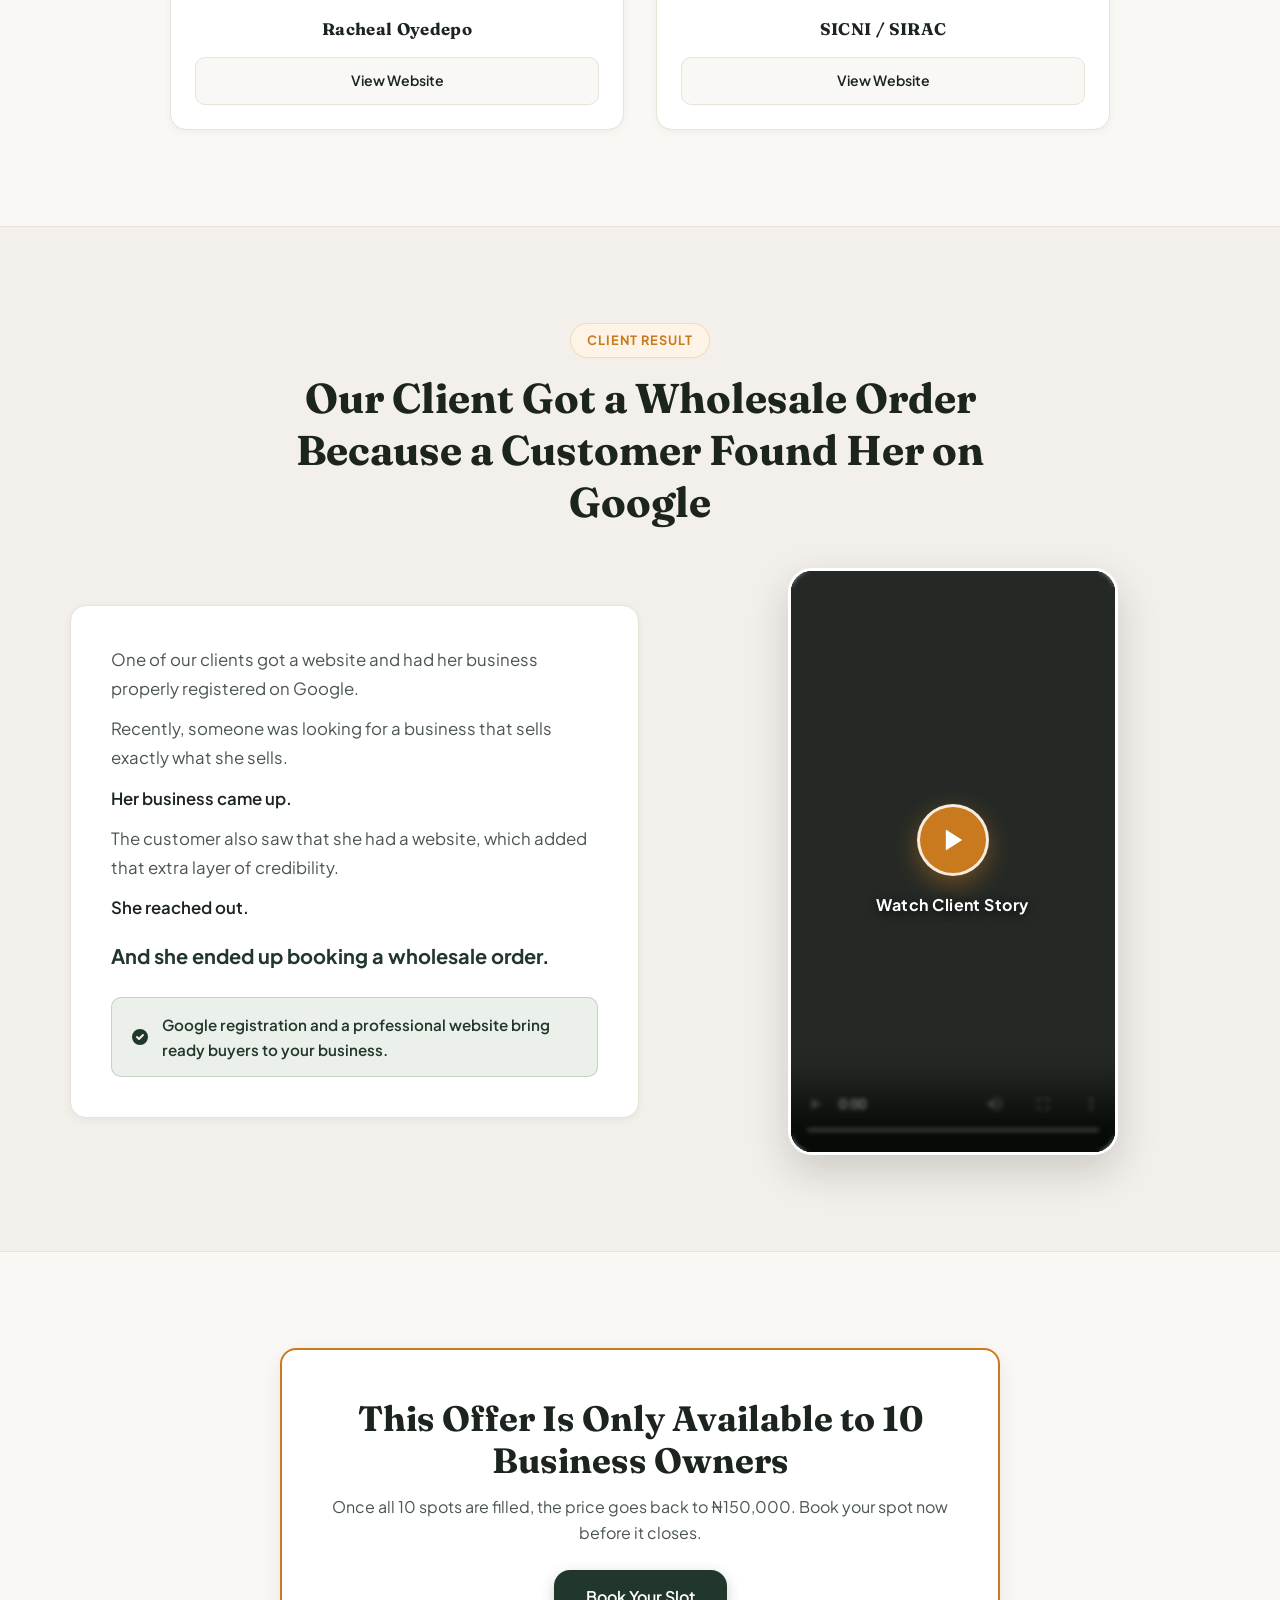
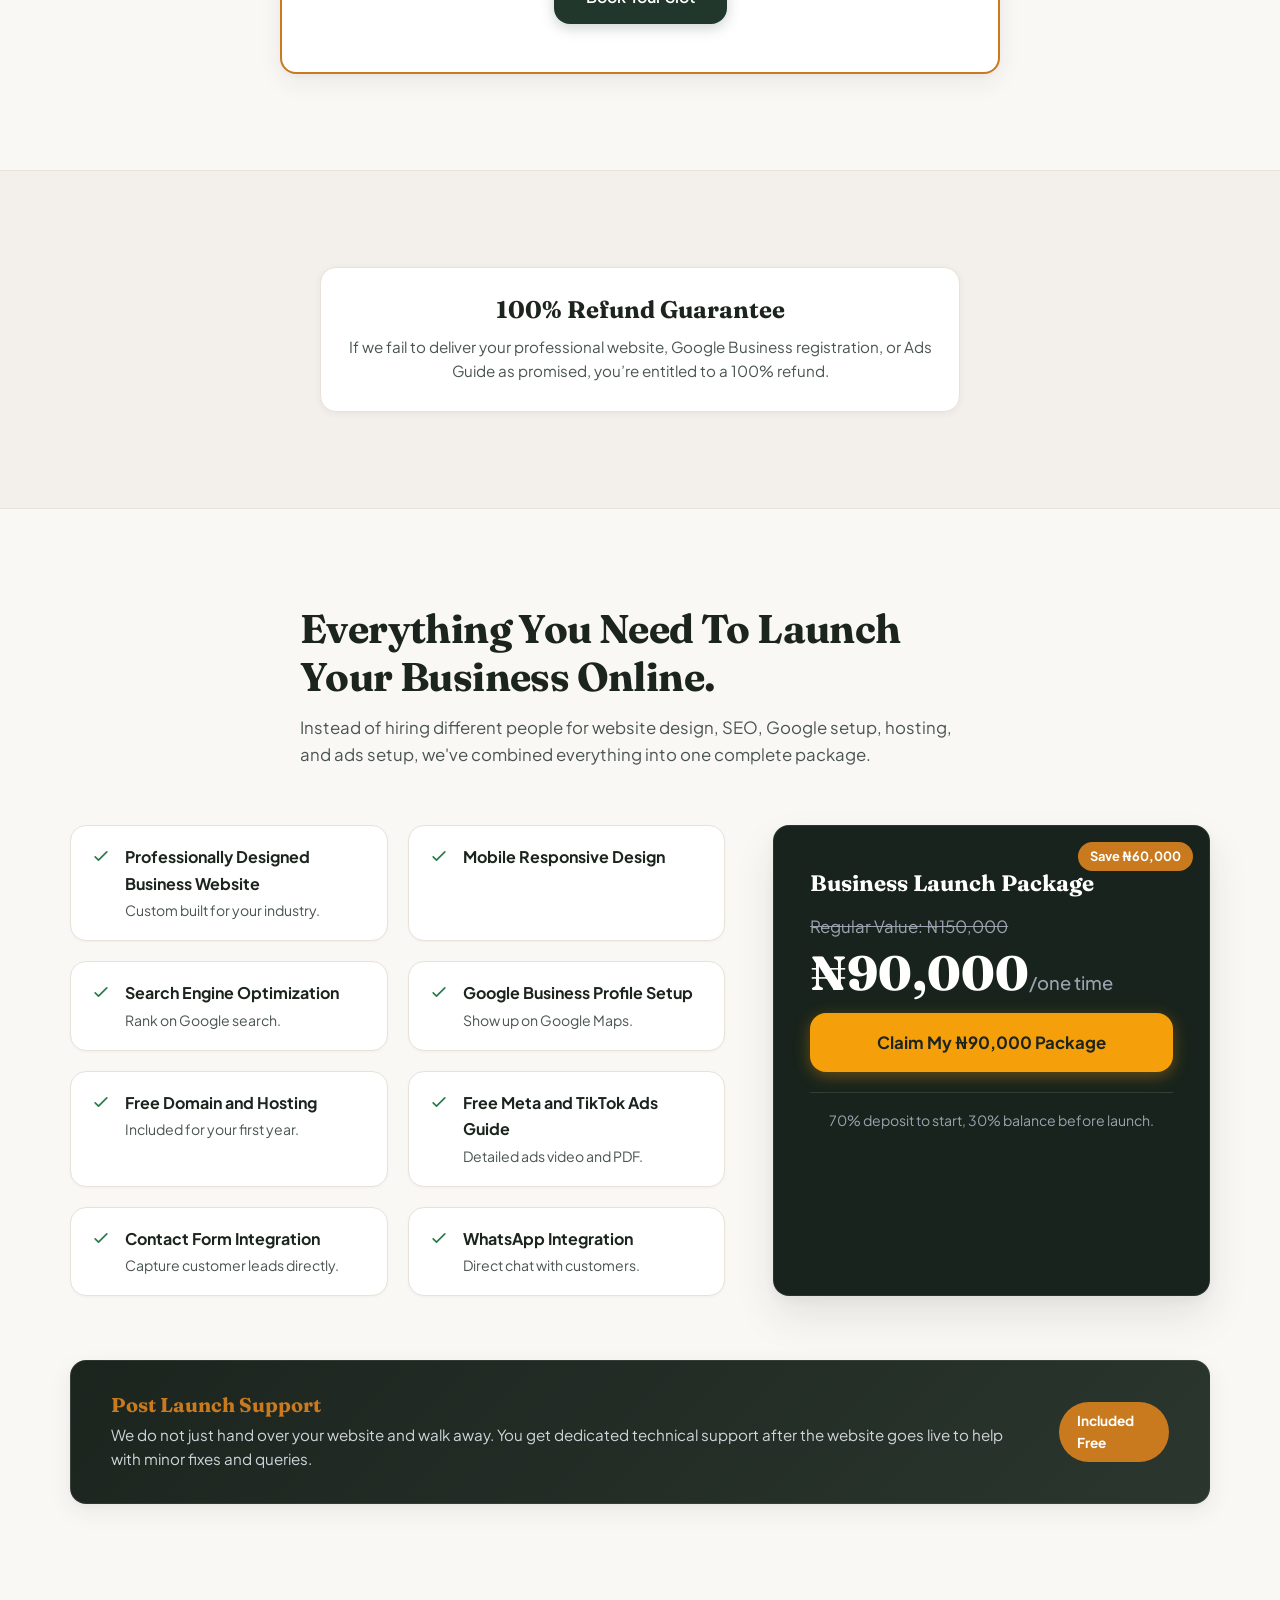
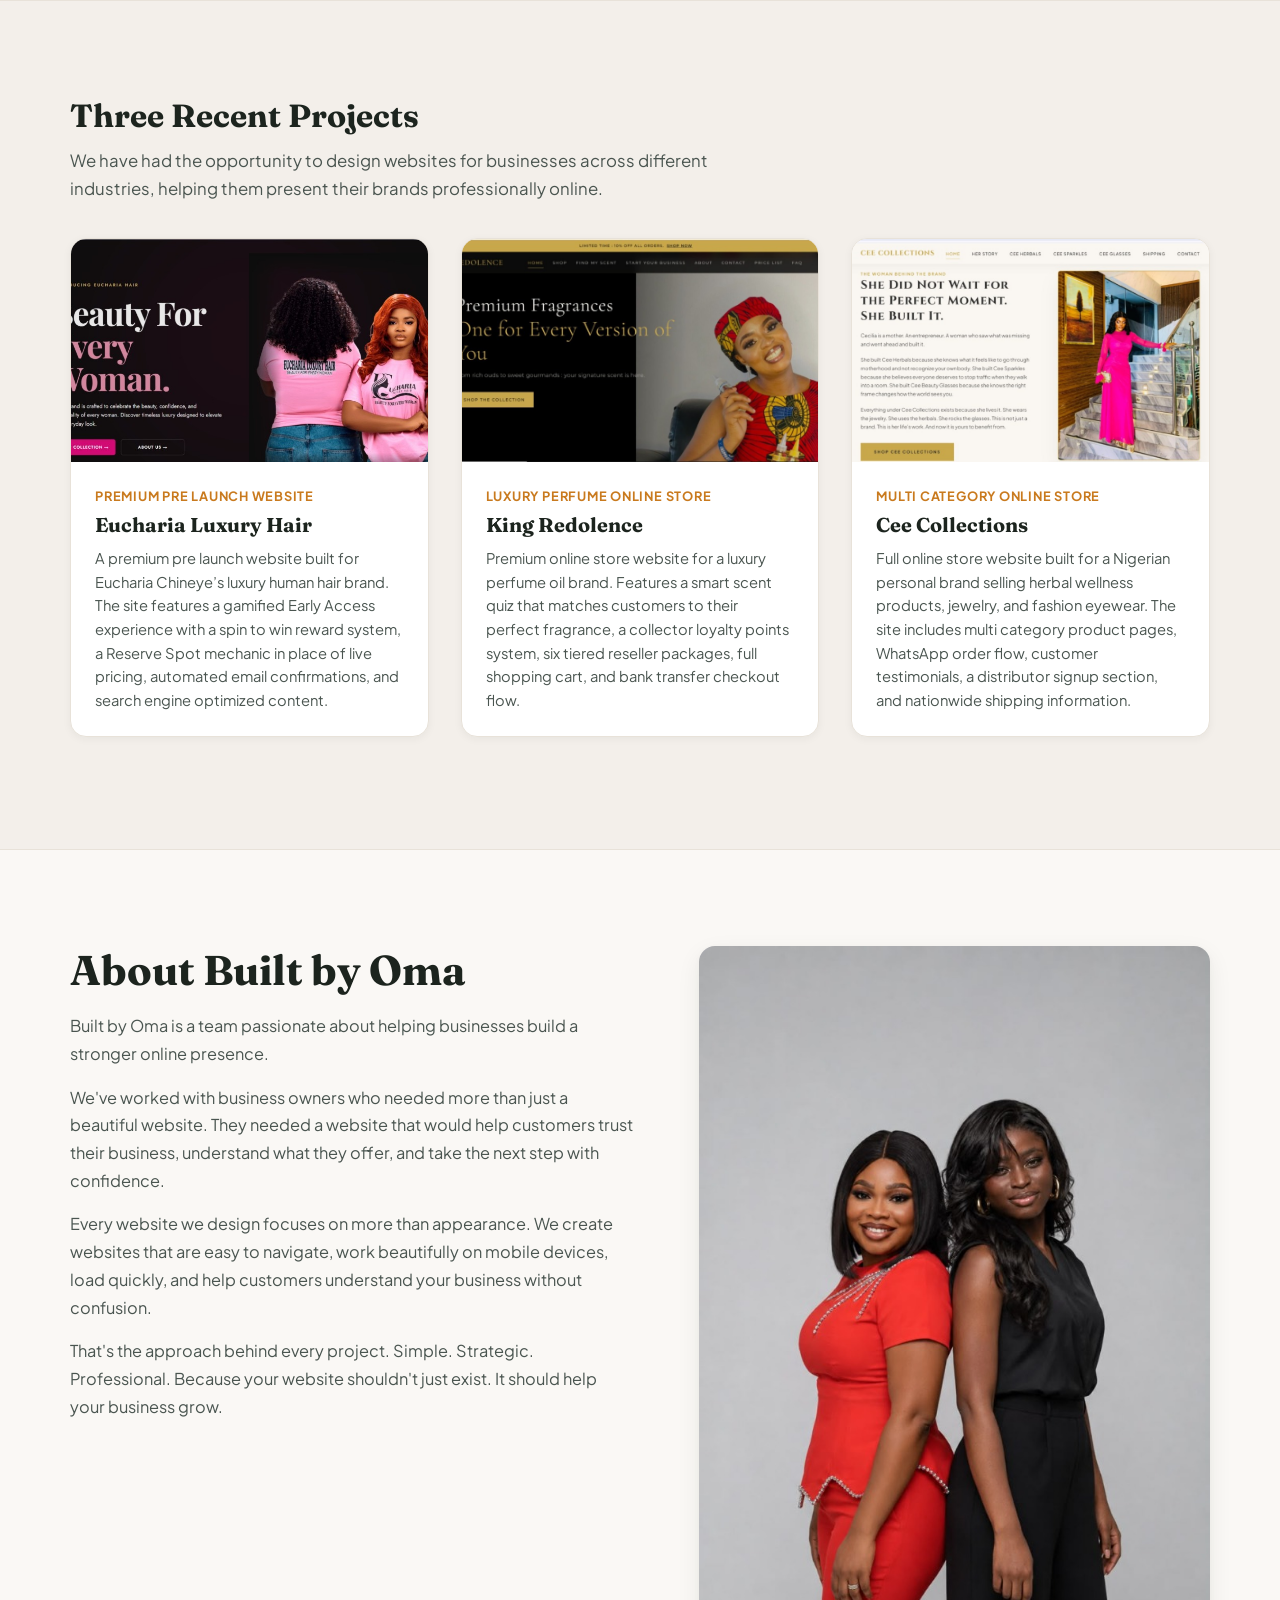
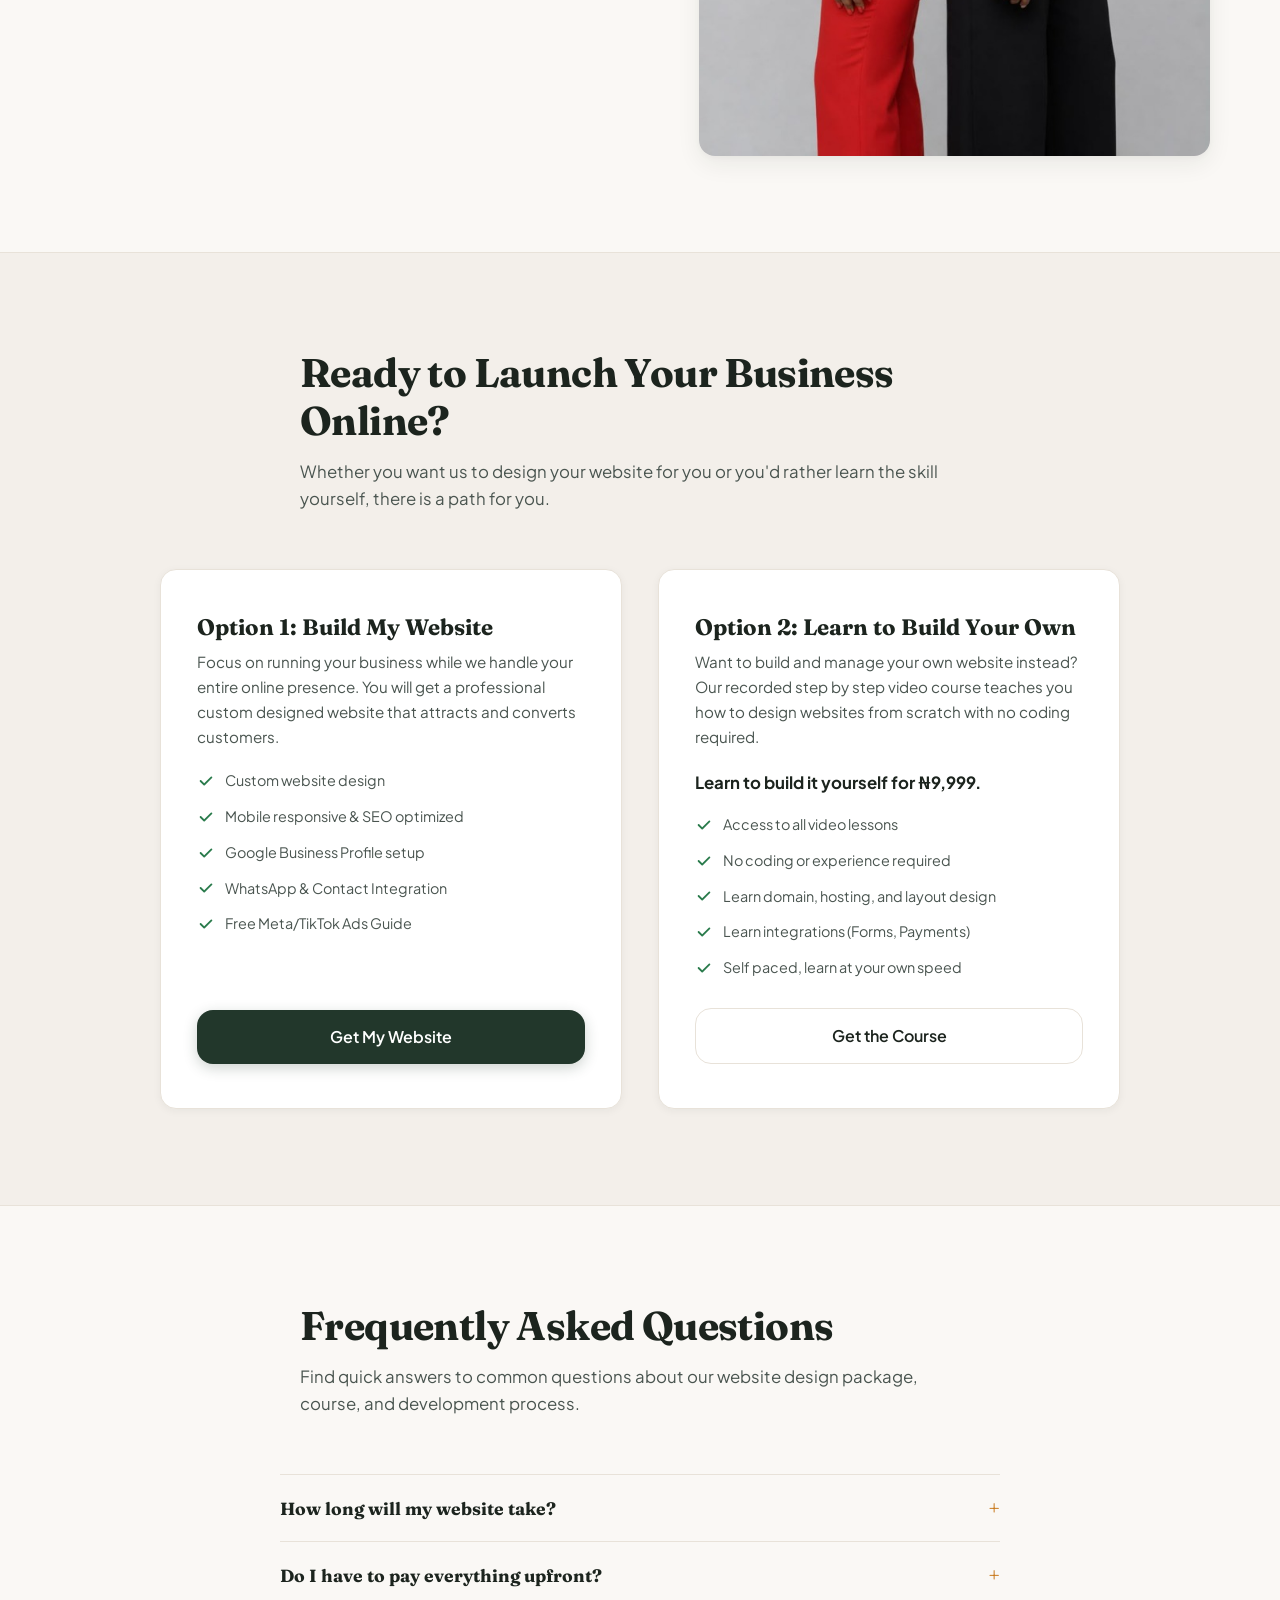
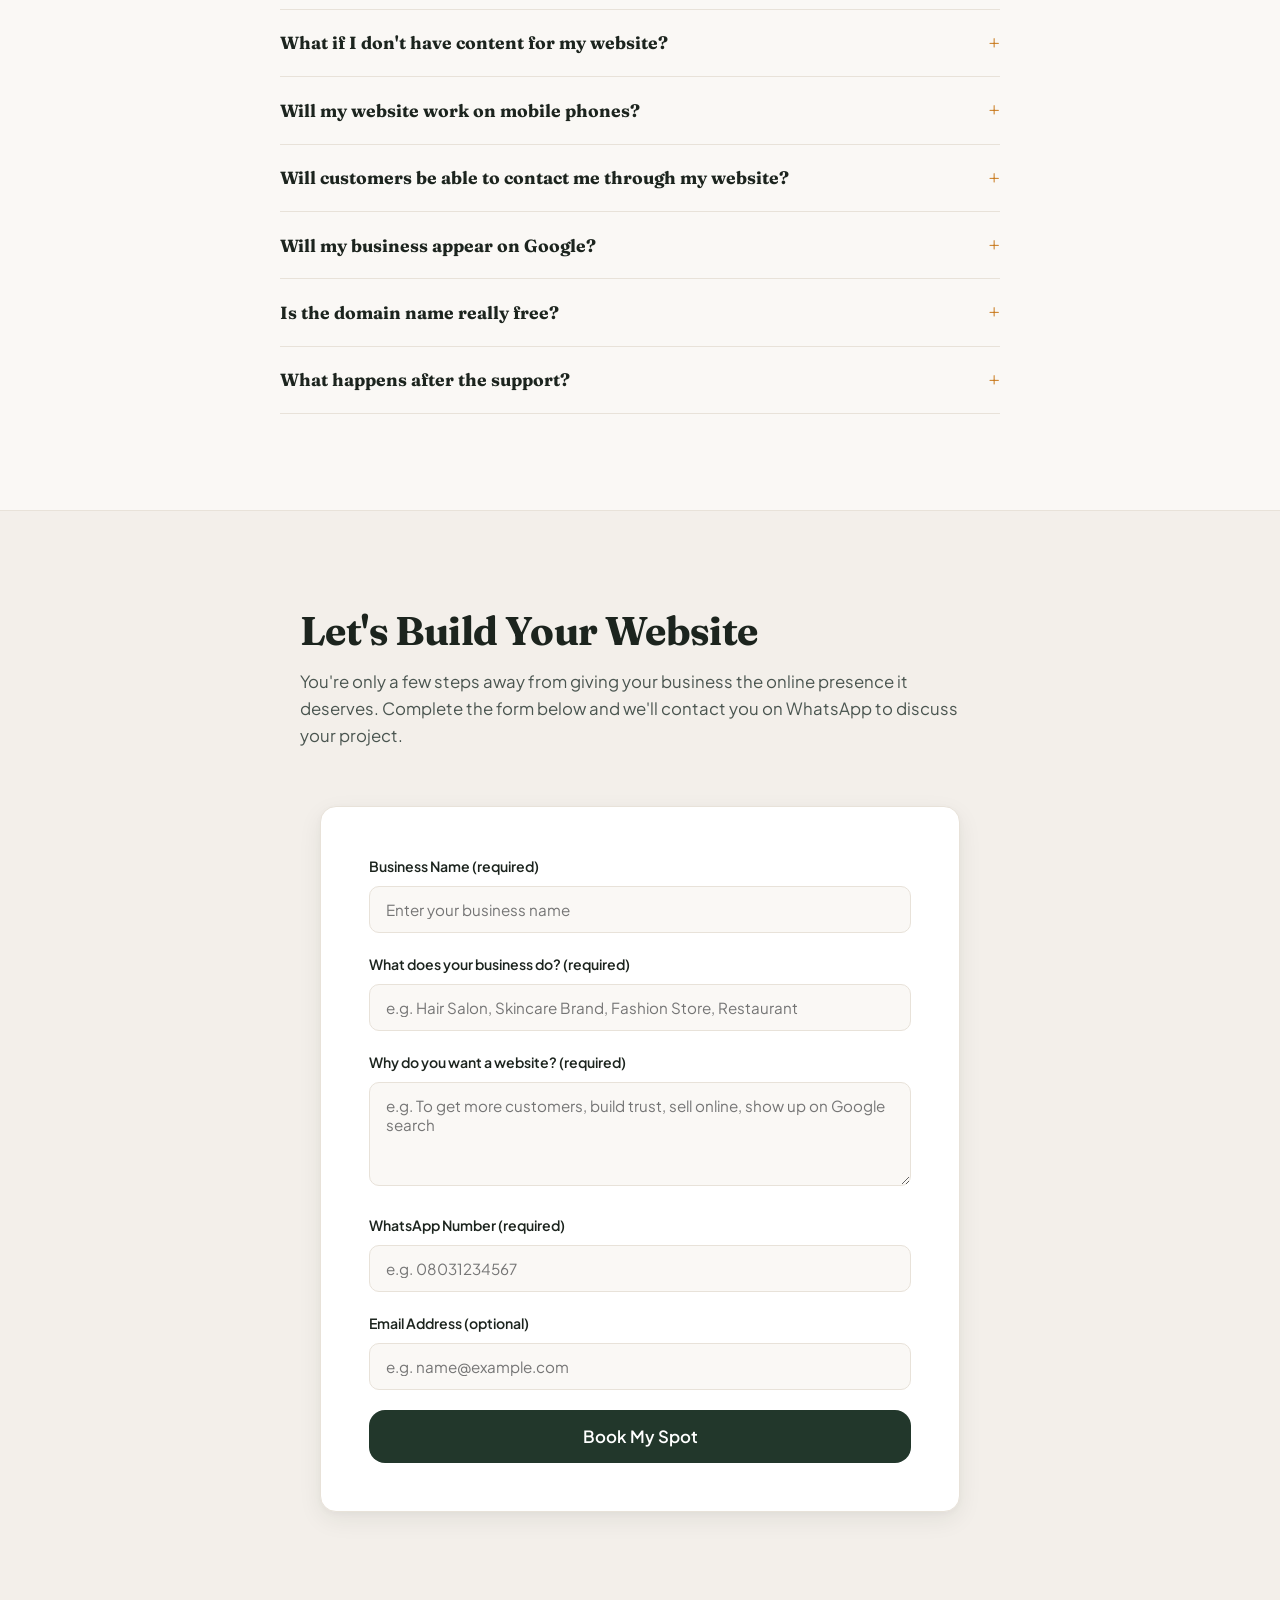
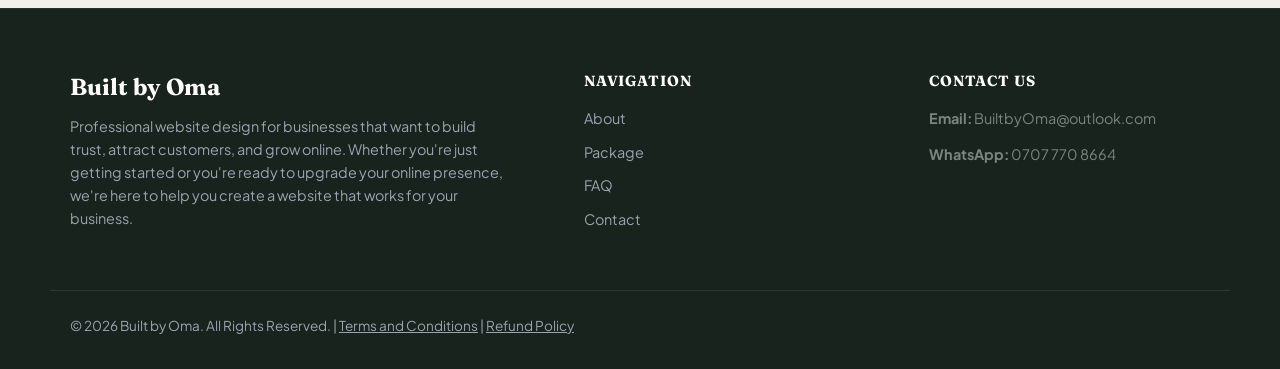
==== commit f4a8fe84: "Add captioned mobile hero video IMG_2665 trimmed at 25s with poster hand-off and sound toggle, prese" ====
--- a/index.html
+++ b/index.html
@@ -32,7 +32,7 @@
   <link rel="preconnect" href="https://fonts.gstatic.com" crossorigin>
   <link href="https://fonts.googleapis.com/css2?family=Caveat:wght@500;600&family=Fraunces:ital,opsz,wght@0,9..144,400;0,9..144,600;0,9..144,700;1,9..144,400&family=Plus+Jakarta+Sans:wght@400;500;600;700&display=swap" rel="stylesheet">
 
-  <link rel="stylesheet" href="index.css">
+  <link rel="stylesheet" href="index.css?v=16">
   <!-- TikTok Pixel Code Start -->
   <script>
   !function (w, d, t) {
@@ -136,8 +136,30 @@
           <div class="mockup-mobile-view mobile-only">
             <div class="phone-frame hero-phone-main">
               <div class="phone-speaker"></div>
-              <div class="phone-screen">
-                <img src="images/eucharia-mobile-mockup.jpg" alt="Eucharia Luxury Hair mobile website mockup created by Built by Oma" width="552" height="1024" loading="eager">
+              <div class="phone-screen hero-phone-screen">
+                <video 
+                  id="heroMobileVideo" 
+                  class="hero-mockup-video" 
+                  autoplay 
+                  muted 
+                  loop 
+                  playsinline 
+                  preload="metadata"
+                  poster="images/eucharia-mobile-mockup.jpg">
+                  <source src="videos/hero-mobile.mp4" type="video/mp4">
+                  <img src="images/eucharia-mobile-mockup.jpg" alt="Eucharia Luxury Hair mobile website mockup created by Built by Oma" width="552" height="1024" loading="eager">
+                </video>
+                <button type="button" class="video-sound-toggle" id="heroSoundToggle" aria-label="Unmute sound" title="Toggle sound">
+                  <svg class="sound-icon sound-muted" viewBox="0 0 24 24" fill="none" stroke="currentColor" stroke-width="2" stroke-linecap="round" stroke-linejoin="round" width="16" height="16">
+                    <polygon points="11 5 6 9 2 9 2 15 6 15 11 19 11 5"></polygon>
+                    <line x1="23" y1="9" x2="17" y2="15"></line>
+                    <line x1="17" y1="9" x2="23" y2="15"></line>
+                  </svg>
+                  <svg class="sound-icon sound-unmuted" viewBox="0 0 24 24" fill="none" stroke="currentColor" stroke-width="2" stroke-linecap="round" stroke-linejoin="round" width="16" height="16" style="display: none;">
+                    <polygon points="11 5 6 9 2 9 2 15 6 15 11 19 11 5"></polygon>
+                    <path d="M19.07 4.93a10 10 0 0 1 0 14.14M15.54 8.46a5 5 0 0 1 0 7.07"></path>
+                  </svg>
+                </button>
               </div>
             </div>
           </div>
@@ -713,6 +735,6 @@
     <a href="https://wa.me/message/6P2BCB7RTWDBH1" target="_blank" rel="noopener noreferrer" class="mobile-sticky-btn">Build My Website</a>
   </div>
 
-  <script src="app.js?v=14"></script>
+  <script src="app.js?v=16"></script>
 </body>
 </html>
--- a/index.css
+++ b/index.css
@@ -432,6 +432,62 @@
   border-radius: 0;
 }
 
+.hero-phone-screen {
+  position: relative;
+  overflow: hidden;
+  border-radius: 20px;
+  background: #000;
+  line-height: 0;
+}
+
+.hero-mockup-video {
+  width: 100%;
+  height: auto;
+  display: block;
+  border-radius: 0;
+  object-fit: cover;
+}
+
+/* Elegant sound control toggle */
+.video-sound-toggle {
+  position: absolute;
+  bottom: 12px;
+  right: 12px;
+  z-index: 10;
+  width: 34px;
+  height: 34px;
+  border-radius: 50%;
+  background: rgba(17, 24, 39, 0.75);
+  backdrop-filter: blur(8px);
+  -webkit-backdrop-filter: blur(8px);
+  border: 1px solid rgba(255, 255, 255, 0.25);
+  color: #FFFFFF;
+  display: flex;
+  align-items: center;
+  justify-content: center;
+  padding: 0;
+  cursor: pointer;
+  box-shadow: 0 4px 12px rgba(0, 0, 0, 0.35);
+  transition: transform 0.2s ease, background-color 0.2s ease;
+  line-height: 1;
+}
+
+.video-sound-toggle:hover {
+  background: rgba(17, 24, 39, 0.92);
+  transform: scale(1.08);
+}
+
+.video-sound-toggle:active {
+  transform: scale(0.95);
+}
+
+.video-sound-toggle .sound-icon {
+  width: 16px;
+  height: 16px;
+  stroke: #FFFFFF;
+  display: block;
+}
+
 /* Desktop Combo Mockup (Laptop + Phone Companion) */
 .mockup-combo {
   position: relative;
